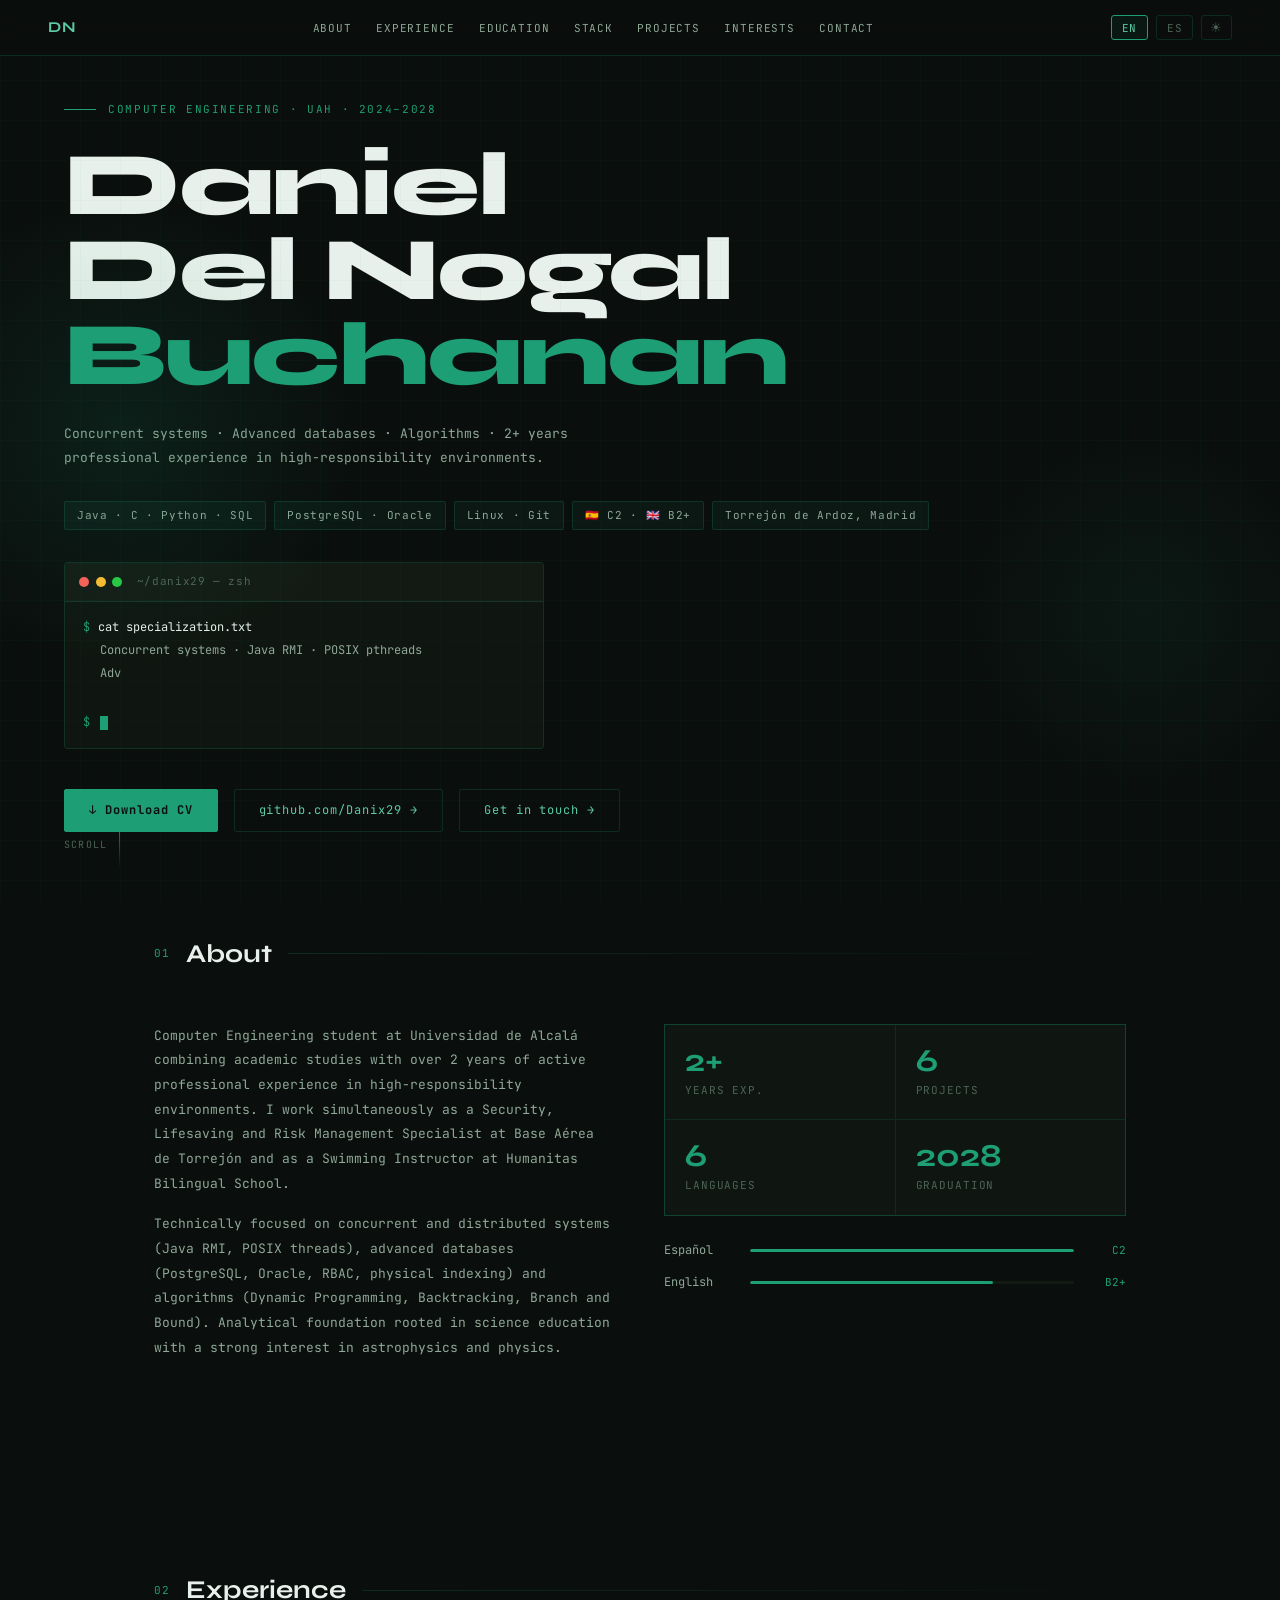
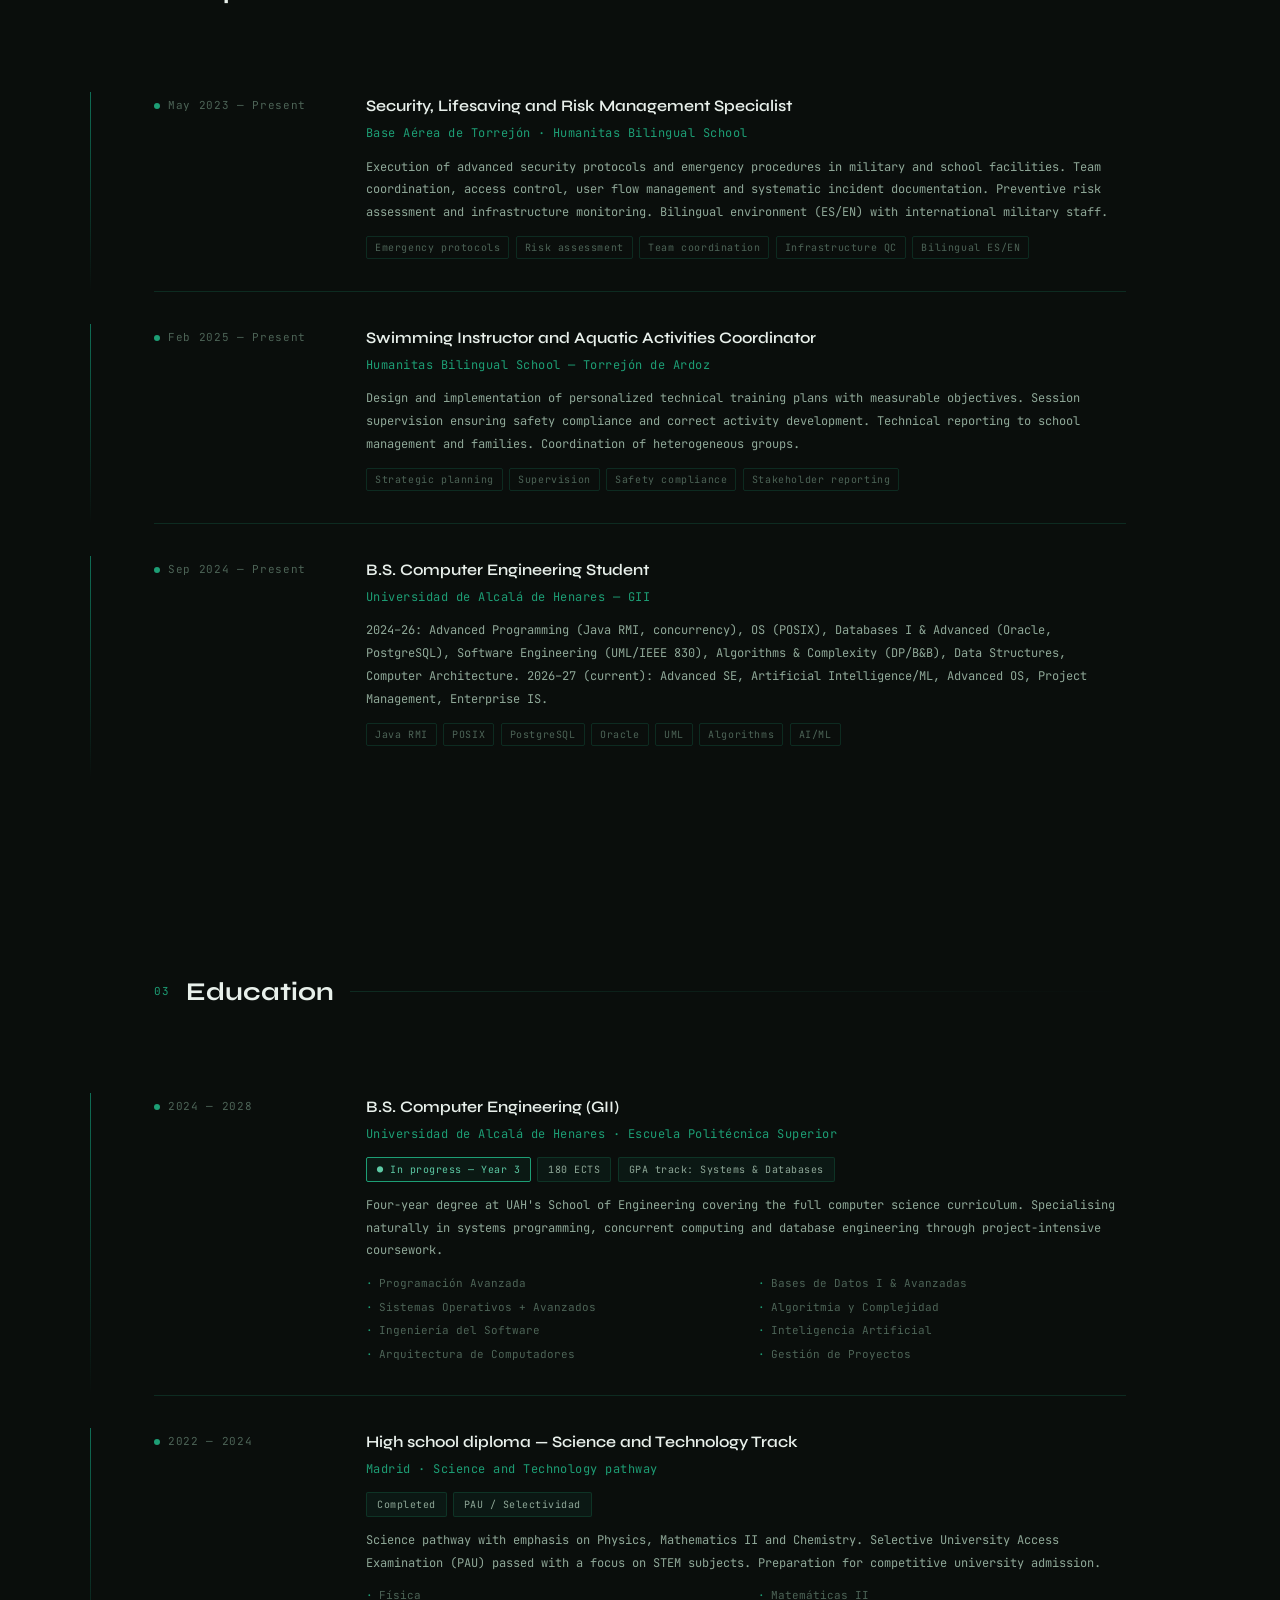
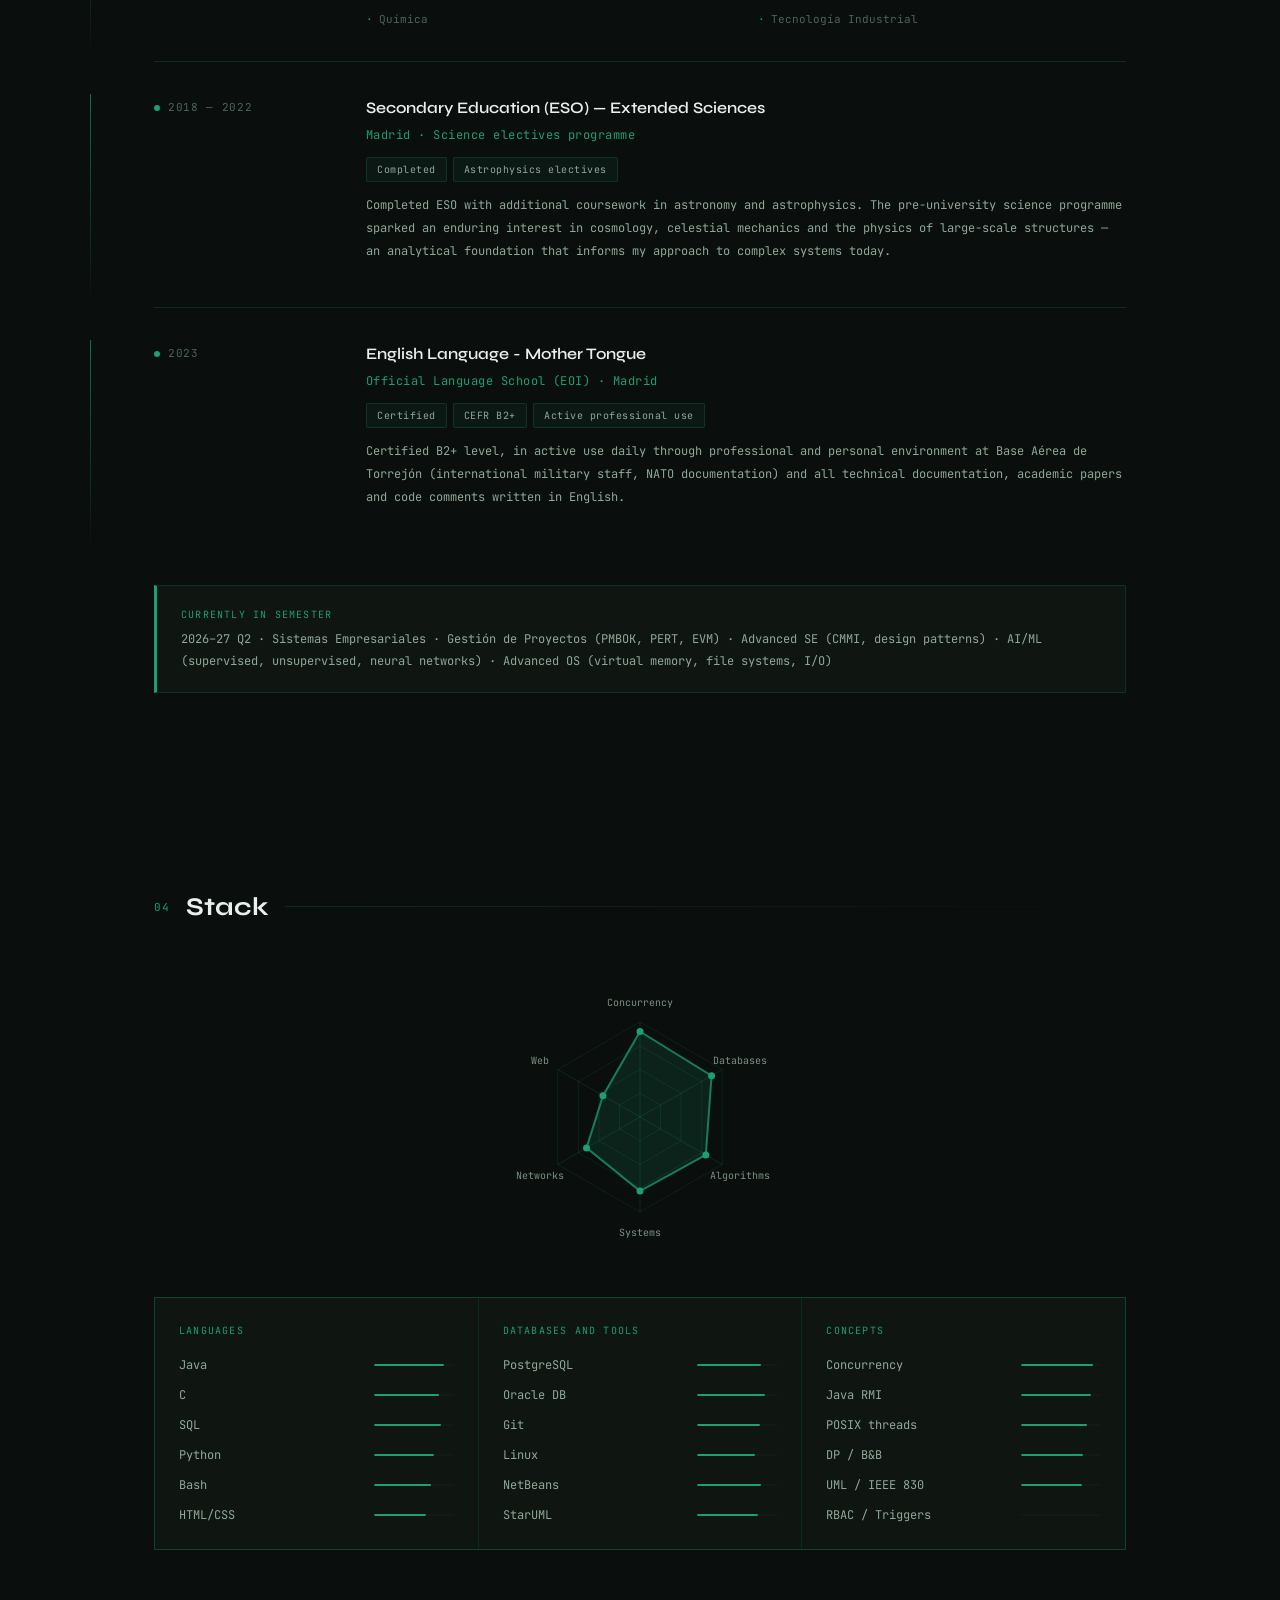
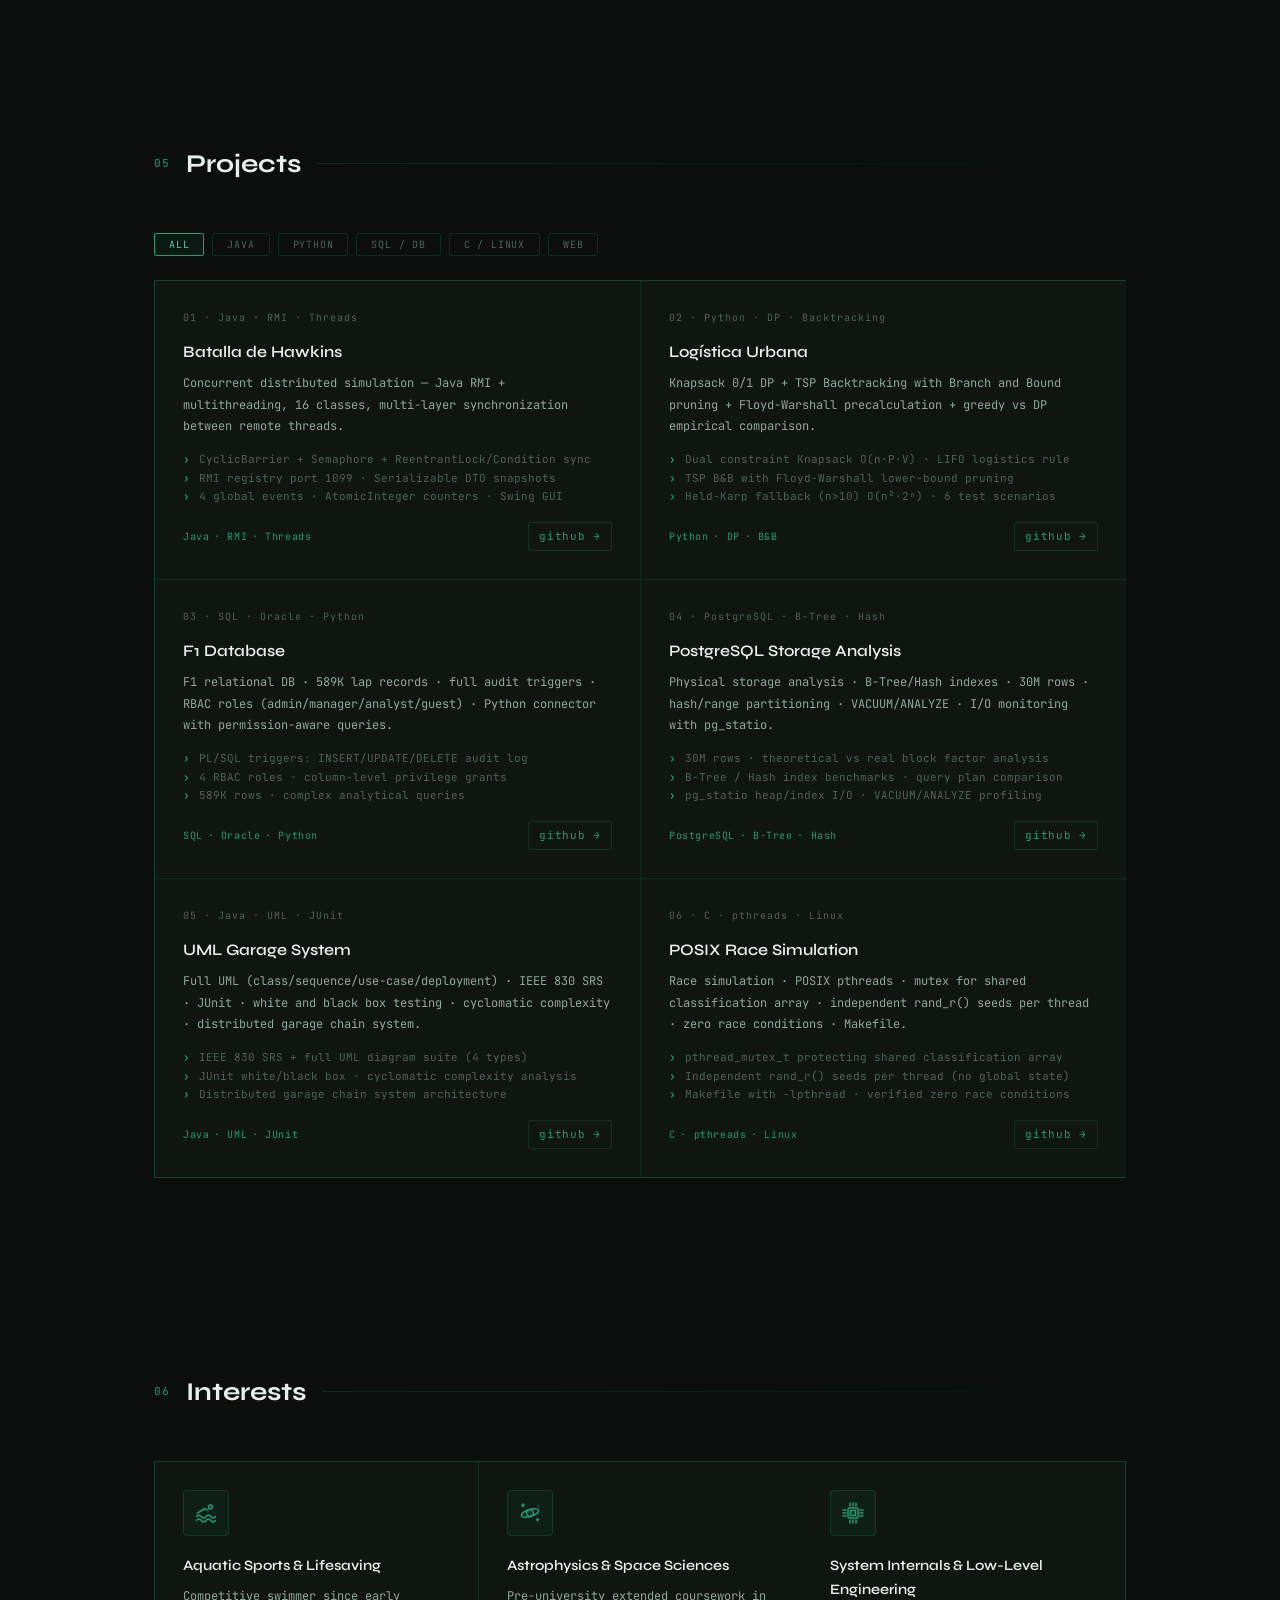
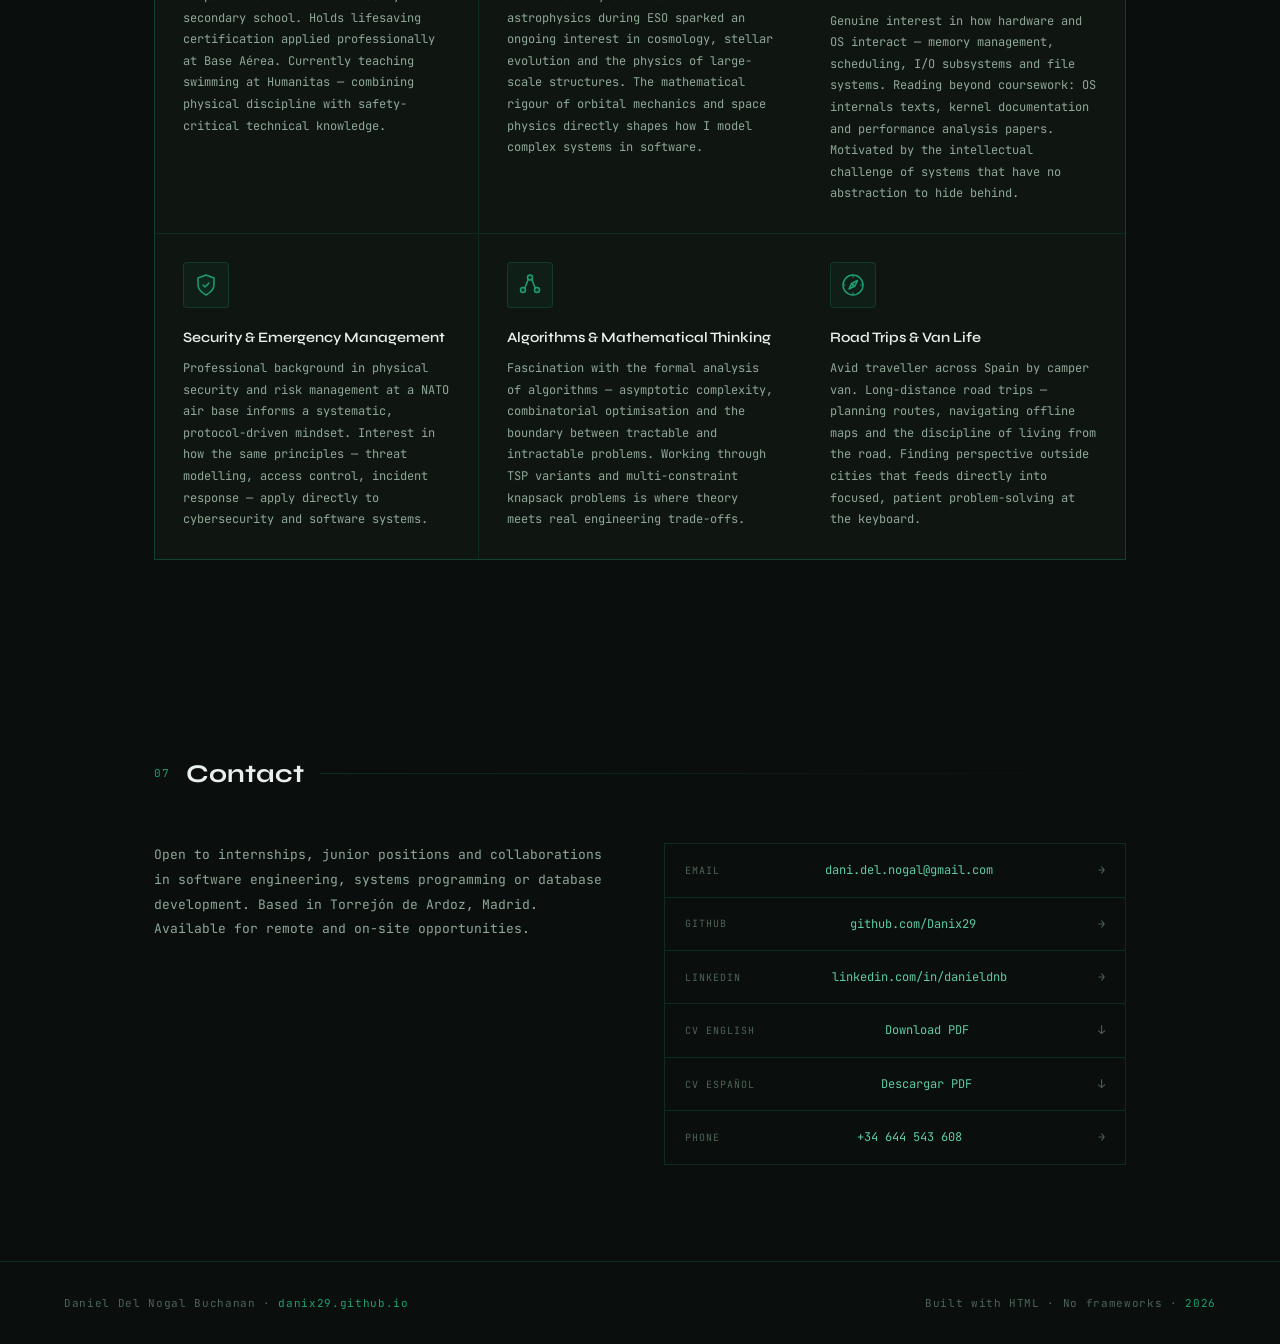
==== index.html @ 04f26820 "Improve: interest icon chips with hover glow, redrawn swimmer SVG, polished orbit/CPU/shield/tree/co" ====
<!DOCTYPE html>
<html lang="en" data-theme="dark">
<head>
<meta charset="UTF-8"/>
<meta name="viewport" content="width=device-width, initial-scale=1.0"/>
<meta name="description" content="Daniel Del Nogal Buchanan — B.S. Computer Engineering @ UAH. Concurrent systems, databases, algorithms."/>
<title>Daniel Del Nogal Buchanan</title>
<link rel="preconnect" href="https://fonts.googleapis.com"/>
<link href="https://fonts.googleapis.com/css2?family=JetBrains+Mono:wght@300;400;500;700&family=Syne:wght@400;600;700;800&display=swap" rel="stylesheet"/>
<link rel="icon" href="favicon.svg" type="image/svg+xml"/>
<!-- GoatCounter analytics — privacy-friendly, no cookies -->
<script data-goatcounter="https://danieldelnogal.goatcounter.com/count" async src="//gc.zgo.at/count.js"></script>
<!-- Microsoft Clarity — heatmaps + session recordings -->
<script type="text/javascript">(function(c,l,a,r,i,t,y){c[a]=c[a]||function(){(c[a].q=c[a].q||[]).push(arguments)};t=l.createElement(r);t.async=1;t.src="https://www.clarity.ms/tag/"+i;y=l.getElementsByTagName(r)[0];y.parentNode.insertBefore(t,y)})(window,document,"clarity","script","x1daajnt6w");</script>
<meta property="og:title" content="Daniel Del Nogal Buchanan — Computer Engineering @ UAH"/>
<meta property="og:description" content="Concurrent systems · Advanced databases · Algorithms · 2+ years professional experience in high-responsibility environments."/>
<meta property="og:type" content="website"/>
<meta property="og:url" content="https://danix29.github.io"/>
<meta property="og:image" content="https://capsule-render.vercel.app/api?type=waving&color=1D9E75&height=400&section=header&text=Daniel%20Del%20Nogal%20Buchanan&fontSize=36&fontColor=FFFFFF&fontAlignY=45&desc=B.S.%20Computer%20Engineering%20%40%20UAH&descAlignY=65&descColor=9FE1CB"/>
<meta name="twitter:card" content="summary_large_image"/>
<meta name="twitter:title" content="Daniel Del Nogal Buchanan — Computer Engineering @ UAH"/>
<meta name="twitter:description" content="Concurrent systems · Advanced databases · Algorithms"/>
<meta name="twitter:image" content="https://capsule-render.vercel.app/api?type=waving&color=1D9E75&height=400&section=header&text=Daniel%20Del%20Nogal%20Buchanan&fontSize=36&fontColor=FFFFFF&fontAlignY=45&desc=B.S.%20Computer%20Engineering%20%40%20UAH&descAlignY=65&descColor=9FE1CB"/>
<style>
:root {
  --bg: #0a0e0c;
  --bg2: #0f1510;
  --bg3: #131a14;
  --teal: #1d9e75;
  --teal-light: #5dcaa5;
  --teal-dim: #0f6e56;
  --teal-faint: rgba(29,158,117,0.08);
  --teal-border: rgba(29,158,117,0.2);
  --text: #e8f0eb;
  --text2: #8fa898;
  --text3: #4d6457;
  --mono: 'JetBrains Mono', monospace;
  --sans: 'Syne', sans-serif;
}
*, *::before, *::after { box-sizing: border-box; margin: 0; padding: 0; }
html { scroll-behavior: smooth; }
body { background: var(--bg); color: var(--text); font-family: var(--mono); font-size: 14px; line-height: 1.7; overflow-x: hidden; }

/* LANG TOGGLE */
body.lang-en .es { display: none !important; }
body.lang-es .en { display: none !important; }

/* SCROLLBAR */
::-webkit-scrollbar { width: 4px; }
::-webkit-scrollbar-track { background: var(--bg); }
::-webkit-scrollbar-thumb { background: var(--teal-dim); border-radius: 2px; }

/* SCROLL PROGRESS */
#progress { position: fixed; top: 0; left: 0; height: 2px; width: 0%; background: var(--teal); z-index: 300; transition: width 0.1s linear; }

/* NAV */
nav {
  position: fixed; top: 0; left: 0; right: 0; z-index: 100;
  display: flex; align-items: center; justify-content: space-between;
  padding: 0 3rem; height: 56px;
  background: rgba(10,14,12,0.90); backdrop-filter: blur(12px);
  border-bottom: 1px solid var(--teal-border);
}
.nav-logo { font-family: var(--sans); font-weight: 700; font-size: 15px; color: var(--teal-light); letter-spacing: 0.04em; text-decoration: none; }
.nav-links { display: flex; gap: 1.5rem; list-style: none; }
.nav-links a { color: var(--text2); text-decoration: none; font-size: 11px; letter-spacing: 0.08em; text-transform: uppercase; transition: color 0.2s; }
.nav-links a:hover { color: var(--teal-light); }
.nav-lang { display: flex; gap: 0.5rem; }
.lang-btn { font-family: var(--mono); font-size: 11px; padding: 3px 10px; border: 1px solid var(--teal-border); background: transparent; color: var(--text3); cursor: pointer; border-radius: 3px; transition: all 0.2s; letter-spacing: 0.06em; }
.lang-btn.active, .lang-btn:hover { border-color: var(--teal); color: var(--teal-light); background: var(--teal-faint); }

/* HERO */
#hero {
  min-height: 100vh; display: flex; flex-direction: column; justify-content: center;
  padding: 6rem 4rem 4rem;
  position: relative; overflow: hidden;
}
.hero-grid { position: absolute; inset: 0; opacity: 0.03; pointer-events: none;
  background-image: linear-gradient(var(--teal) 1px, transparent 1px), linear-gradient(90deg, var(--teal) 1px, transparent 1px);
  background-size: 40px 40px; }
.hero-glow { position: absolute; top: 20%; left: -10%; width: 500px; height: 500px;
  background: radial-gradient(circle, rgba(29,158,117,0.12) 0%, transparent 70%); pointer-events: none; }
.hero-glow2 { position: absolute; bottom: 10%; right: -5%; width: 400px; height: 400px;
  background: radial-gradient(circle, rgba(29,158,117,0.07) 0%, transparent 70%); pointer-events: none; }
.hero-tag { font-size: 11px; color: var(--teal); letter-spacing: 0.15em; text-transform: uppercase; margin-bottom: 1.5rem;
  display: flex; align-items: center; gap: 0.75rem; }
.hero-tag::before { content: ''; display: inline-block; width: 32px; height: 1px; background: var(--teal); }
.hero-name { font-family: var(--sans); font-size: clamp(3rem, 7vw, 6rem); font-weight: 800; line-height: 0.95;
  color: var(--text); letter-spacing: -0.02em; margin-bottom: 1.5rem; }
.hero-name span { color: var(--teal); }
.hero-sub { font-size: 13px; color: var(--text2); max-width: 560px; margin-bottom: 2rem; line-height: 1.8; }
.hero-sub .es { font-style: italic; color: var(--text3); font-size: 12px; }
.hero-badges { display: flex; flex-wrap: wrap; gap: 0.5rem; margin-bottom: 2rem; }
.badge { font-size: 11px; padding: 4px 12px; border: 1px solid var(--teal-border); color: var(--text2); border-radius: 2px; background: var(--teal-faint); letter-spacing: 0.06em; }

/* TERMINAL HERO */
.hero-terminal { max-width: 480px; margin-bottom: 2.5rem; border: 1px solid var(--teal-border); border-radius: 4px; background: var(--bg2); overflow: hidden; }
.t-bar { display: flex; align-items: center; gap: 0.4rem; padding: 0.6rem 0.9rem; background: var(--bg3); border-bottom: 1px solid var(--teal-border); }
.t-dot { width: 10px; height: 10px; border-radius: 50%; }
.t-dot.red { background: #ff5f57; }
.t-dot.yellow { background: #ffbd2e; }
.t-dot.green { background: #28ca41; }
.t-title { margin-left: 0.5rem; font-size: 11px; color: var(--text3); letter-spacing: 0.06em; }
.t-body { padding: 0.9rem 1.1rem; font-size: 12px; line-height: 1.9; }
.t-line { display: flex; align-items: center; gap: 0.5rem; }
.t-prompt { color: var(--teal); user-select: none; }
.t-cmd { color: var(--text); }
.t-out { color: var(--text2); padding-left: 1.1rem; }
.t-cursor { display: inline-block; width: 8px; height: 14px; background: var(--teal); vertical-align: middle; margin-left: 2px; animation: blink 1.1s step-end infinite; }
@keyframes blink { 0%,100%{opacity:1} 50%{opacity:0} }

.hero-cta { display: flex; gap: 1rem; flex-wrap: wrap; position: relative; z-index: 1; }
.btn { font-family: var(--mono); font-size: 12px; padding: 10px 24px; text-decoration: none; letter-spacing: 0.08em; border-radius: 2px; transition: all 0.2s; display: inline-flex; align-items: center; gap: 0.5rem; }
.btn-primary { background: var(--teal); color: #0a0e0c; border: 1px solid var(--teal); font-weight: 700; }
.btn-primary:hover { background: var(--teal-light); border-color: var(--teal-light); }
.btn-outline { background: transparent; color: var(--teal-light); border: 1px solid var(--teal-border); }
.btn-outline:hover { border-color: var(--teal); background: var(--teal-faint); }
.hero-scroll { position: absolute; bottom: 2rem; left: 4rem; font-size: 10px; color: var(--text3); letter-spacing: 0.12em; text-transform: uppercase; display: flex; align-items: center; gap: 0.75rem; pointer-events: none; }
.hero-scroll::after { content: ''; display: block; width: 1px; height: 48px; background: linear-gradient(to bottom, var(--teal), transparent); }

/* SECTIONS */
section { padding: 6rem 4rem; max-width: 1100px; margin: 0 auto; }
.sec-header { display: flex; align-items: center; gap: 1rem; margin-bottom: 3rem; }
.sec-num { font-size: 11px; color: var(--teal); letter-spacing: 0.1em; }
.sec-title { font-family: var(--sans); font-size: 1.6rem; font-weight: 700; color: var(--text); }
.sec-line { flex: 1; height: 1px; background: linear-gradient(to right, var(--teal-border), transparent); }

/* ABOUT */
.about-grid { display: grid; grid-template-columns: 1fr 1fr; gap: 3rem; align-items: start; }
.about-text p { color: var(--text2); margin-bottom: 1rem; font-size: 13px; line-height: 1.9; }
.about-text p.es { font-style: italic; }
.about-stats { display: grid; grid-template-columns: 1fr 1fr; gap: 1px; background: var(--teal-border); border: 1px solid var(--teal-border); }
.stat-box { background: var(--bg2); padding: 1.25rem; }
.stat-n { font-family: var(--sans); font-size: 2rem; font-weight: 700; color: var(--teal); line-height: 1; margin-bottom: 0.25rem; }
.stat-l { font-size: 11px; color: var(--text3); letter-spacing: 0.08em; text-transform: uppercase; }
.about-langs { margin-top: 1.5rem; }
.lang-row { display: flex; align-items: center; gap: 1rem; margin-bottom: 0.75rem; }
.lang-name { font-size: 12px; color: var(--text2); width: 70px; }
.lang-bar { flex: 1; height: 3px; background: var(--bg3); border-radius: 2px; overflow: hidden; }
.lang-fill { height: 100%; background: var(--teal); border-radius: 2px; }
.lang-lv { font-size: 11px; color: var(--teal); width: 36px; text-align: right; }

/* EXPERIENCE */
.exp-list { display: flex; flex-direction: column; gap: 0; }
.exp-item { display: grid; grid-template-columns: 180px 1fr; gap: 2rem; padding: 2rem 0; border-bottom: 1px solid var(--teal-border); position: relative; }
.exp-item:last-child { border-bottom: none; }
.exp-item::before { content: ''; position: absolute; left: -4rem; top: 2rem; width: 1px; height: calc(100% - 2rem); background: linear-gradient(to bottom, var(--teal-dim), transparent); }
.exp-date { font-size: 11px; color: var(--text3); letter-spacing: 0.06em; padding-top: 4px; }
.exp-date .dot { display: inline-block; width: 6px; height: 6px; border-radius: 50%; background: var(--teal); margin-right: 0.5rem; vertical-align: middle; }
.exp-role { font-family: var(--sans); font-size: 1rem; font-weight: 600; color: var(--text); margin-bottom: 0.25rem; }
.exp-org { font-size: 12px; color: var(--teal); margin-bottom: 0.75rem; letter-spacing: 0.04em; }
.exp-desc { font-size: 12px; color: var(--text2); line-height: 1.9; margin-bottom: 0.75rem; }
.exp-desc .es { font-style: italic; }
.exp-tags { display: flex; flex-wrap: wrap; gap: 0.4rem; }
.tag { font-size: 10px; padding: 2px 8px; border: 1px solid var(--teal-border); color: var(--text3); border-radius: 2px; letter-spacing: 0.06em; }

/* EDUCATION */
.edu-list { display: flex; flex-direction: column; gap: 0; }
.edu-item { display: grid; grid-template-columns: 180px 1fr; gap: 2rem; padding: 2rem 0; border-bottom: 1px solid var(--teal-border); position: relative; }
.edu-item:last-child { border-bottom: none; }
.edu-item::before { content: ''; position: absolute; left: -4rem; top: 2rem; width: 1px; height: calc(100% - 2rem); background: linear-gradient(to bottom, var(--teal-dim), transparent); }
.edu-date { font-size: 11px; color: var(--text3); letter-spacing: 0.06em; padding-top: 4px; }
.edu-date .dot { display: inline-block; width: 6px; height: 6px; border-radius: 50%; background: var(--teal); margin-right: 0.5rem; vertical-align: middle; }
.edu-content {}
.edu-degree { font-family: var(--sans); font-size: 1rem; font-weight: 600; color: var(--text); margin-bottom: 0.25rem; }
.edu-institution { font-size: 12px; color: var(--teal); margin-bottom: 0.75rem; letter-spacing: 0.04em; }
.edu-desc { font-size: 12px; color: var(--text2); line-height: 1.9; margin-bottom: 0.75rem; }
.edu-desc .es { font-style: italic; }
.edu-chips { display: flex; flex-wrap: wrap; gap: 0.4rem; margin-bottom: 0.75rem; }
.edu-chip { font-size: 10px; padding: 3px 10px; border: 1px solid var(--teal-border); color: var(--text2); border-radius: 2px; background: var(--teal-faint); letter-spacing: 0.05em; }
.edu-chip.current { border-color: var(--teal); color: var(--teal-light); }
.edu-subjects { display: grid; grid-template-columns: 1fr 1fr; gap: 0.3rem 1.5rem; margin-top: 0.5rem; }
.edu-subject { font-size: 11px; color: var(--text3); display: flex; align-items: center; gap: 0.4rem; }
.edu-subject::before { content: '·'; color: var(--teal); }

/* STACK */
.stack-grid { display: grid; grid-template-columns: repeat(3, 1fr); gap: 1px; background: var(--teal-border); border: 1px solid var(--teal-border); }
.stack-cat { background: var(--bg2); padding: 1.5rem; }
.stack-cat-title { font-size: 10px; color: var(--teal); letter-spacing: 0.12em; text-transform: uppercase; margin-bottom: 1rem; }
.stack-items { display: flex; flex-direction: column; gap: 0.6rem; }
.stack-row { display: flex; align-items: center; justify-content: space-between; }
.stack-name { font-size: 12px; color: var(--text2); }
.stack-bar { width: 80px; height: 2px; background: var(--bg3); border-radius: 1px; overflow: hidden; }
.stack-fill { height: 100%; background: var(--teal); border-radius: 1px; transition: width 1s ease; }

/* PROJECTS */
.proj-grid { display: grid; grid-template-columns: 1fr 1fr; gap: 1px; background: var(--teal-border); border: 1px solid var(--teal-border); }
.proj-card { background: var(--bg2); padding: 1.75rem; transition: background 0.2s; position: relative; overflow: hidden; display: flex; flex-direction: column; }
.proj-card:hover { background: var(--bg3); }
.proj-card::before { content: ''; position: absolute; top: 0; left: 0; right: 0; height: 2px; background: var(--teal); transform: scaleX(0); transform-origin: left; transition: transform 0.3s; }
.proj-card:hover::before { transform: scaleX(1); }
.proj-num { font-size: 10px; color: var(--text3); letter-spacing: 0.1em; margin-bottom: 0.75rem; }
.proj-name { font-family: var(--sans); font-size: 1rem; font-weight: 600; color: var(--text); margin-bottom: 0.5rem; }
.proj-desc { font-size: 12px; color: var(--text2); line-height: 1.8; margin-bottom: 0.75rem; }
.proj-desc .es { font-style: italic; }
.proj-highlights { list-style: none; margin-bottom: 1rem; flex: 1; }
.proj-highlights li { font-size: 11px; color: var(--text3); line-height: 1.7; padding-left: 1rem; position: relative; }
.proj-highlights li::before { content: '›'; position: absolute; left: 0; color: var(--teal); font-weight: 700; }
.proj-footer { display: flex; align-items: center; justify-content: space-between; margin-top: auto; }
.proj-stack { display: flex; flex-wrap: wrap; gap: 0.3rem; }
.proj-tag { font-size: 10px; color: var(--teal); letter-spacing: 0.06em; }
.proj-link { font-size: 11px; color: var(--teal); text-decoration: none; padding: 4px 10px; border: 1px solid var(--teal-border); border-radius: 2px; transition: all 0.2s; letter-spacing: 0.06em; }
.proj-link:hover { background: var(--teal-faint); color: var(--teal-light); border-color: var(--teal); }

/* INTERESTS */
.interests-grid { display: grid; grid-template-columns: repeat(3, 1fr); gap: 1px; background: var(--teal-border); border: 1px solid var(--teal-border); }
.interest-card { background: var(--bg2); padding: 1.75rem; transition: background 0.2s; position: relative; overflow: hidden; }
.interest-card:hover { background: var(--bg3); }
.interest-card::before { content: ''; position: absolute; top: 0; left: 0; right: 0; height: 2px; background: var(--teal); transform: scaleX(0); transform-origin: left; transition: transform 0.3s; }
.interest-card:hover::before { transform: scaleX(1); }
.interest-icon {
  width: 46px; height: 46px; margin-bottom: 1.1rem;
  display: flex; align-items: center; justify-content: center;
  background: var(--teal-faint); border: 1px solid var(--teal-border); border-radius: 4px;
  transition: border-color 0.3s, background 0.3s, box-shadow 0.3s;
}
.interest-icon svg { width: 24px; height: 24px; color: var(--teal); display: block; transition: transform 0.3s, color 0.3s; }
.interest-card:hover .interest-icon { border-color: var(--teal); box-shadow: 0 0 16px rgba(29,158,117,0.22); }
.interest-card:hover .interest-icon svg { transform: scale(1.12); color: var(--teal-light); }
.interest-name { font-family: var(--sans); font-size: 0.9rem; font-weight: 600; color: var(--text); margin-bottom: 0.5rem; }
.interest-desc { font-size: 12px; color: var(--text2); line-height: 1.8; }
.interest-desc .es { font-style: italic; }

/* CONTACT */
.contact-grid { display: grid; grid-template-columns: 1fr 1fr; gap: 3rem; align-items: start; }
.contact-text p { color: var(--text2); font-size: 13px; line-height: 1.9; margin-bottom: 1rem; }
.contact-text p.es { font-style: italic; }
.contact-links { display: flex; flex-direction: column; gap: 0; border: 1px solid var(--teal-border); }
.contact-link { display: flex; align-items: center; justify-content: space-between; padding: 1rem 1.25rem; border-bottom: 1px solid var(--teal-border); text-decoration: none; transition: background 0.2s; }
.contact-link:last-child { border-bottom: none; }
.contact-link:hover { background: var(--teal-faint); box-shadow: inset 3px 0 0 var(--teal); }
.contact-link-label { font-size: 10px; color: var(--text3); letter-spacing: 0.1em; text-transform: uppercase; }
.contact-link-val { font-size: 12px; color: var(--teal-light); }
.contact-link-arrow { color: var(--text3); font-size: 12px; transition: transform 0.2s; }
.contact-link:hover .contact-link-arrow { transform: translateX(4px); color: var(--teal); }

/* CALLOUT */
.callout { border: 1px solid var(--teal-border); background: var(--bg2); border-left: 3px solid var(--teal); padding: 1.25rem 1.5rem; margin-top: 2rem; border-radius: 0 2px 2px 0; }
.callout-label { font-size: 10px; color: var(--teal); letter-spacing: 0.12em; text-transform: uppercase; margin-bottom: 0.4rem; }
.callout-text { font-size: 12px; color: var(--text2); line-height: 1.8; }
.callout-text .es { font-style: italic; }

/* FOOTER */
footer { border-top: 1px solid var(--teal-border); padding: 2rem 4rem; display: flex; justify-content: space-between; align-items: center; }
.footer-text { font-size: 11px; color: var(--text3); letter-spacing: 0.06em; }
.footer-text span { color: var(--teal); }

/* FADE IN */
.fade-in { opacity: 0; transform: translateY(20px); transition: opacity 0.6s ease, transform 0.6s ease; }
.fade-in.visible { opacity: 1; transform: translateY(0); }

/* HAMBURGER */
.hamburger { display: none; flex-direction: column; gap: 5px; cursor: pointer; background: transparent; border: none; padding: 4px; }
.hamburger span { display: block; width: 22px; height: 2px; background: var(--teal-light); border-radius: 1px; transition: all 0.3s; }
.hamburger.open span:nth-child(1) { transform: translateY(7px) rotate(45deg); }
.hamburger.open span:nth-child(2) { opacity: 0; transform: scaleX(0); }
.hamburger.open span:nth-child(3) { transform: translateY(-7px) rotate(-45deg); }

/* MOBILE NAV */
.mobile-nav { display: none; position: fixed; top: 56px; left: 0; right: 0; background: rgba(10,14,12,0.97); backdrop-filter: blur(12px); border-bottom: 1px solid var(--teal-border); z-index: 99; padding: 1.5rem 2rem; }
.mobile-nav.open { display: block; }
.mobile-nav ul { list-style: none; display: flex; flex-direction: column; gap: 1.1rem; }
.mobile-nav a { color: var(--text2); text-decoration: none; font-size: 13px; letter-spacing: 0.1em; text-transform: uppercase; transition: color 0.2s; display: block; padding: 0.25rem 0; }
.mobile-nav a:hover { color: var(--teal-light); }
.mobile-nav .mobile-lang { display: flex; gap: 0.5rem; padding-top: 0.5rem; border-top: 1px solid var(--teal-border); margin-top: 0.5rem; }

/* SCROLL TO TOP */
#scroll-top { position: fixed; bottom: 2rem; right: 2rem; width: 38px; height: 38px; background: var(--bg2); border: 1px solid var(--teal-border); color: var(--teal); font-size: 16px; cursor: pointer; border-radius: 2px; display: none; align-items: center; justify-content: center; z-index: 50; transition: all 0.2s; font-family: var(--mono); }
#scroll-top:hover { background: var(--teal); color: #0a0e0c; border-color: var(--teal); }
#scroll-top.visible { display: flex; }

/* CURSOR GLOW */
#cursor-glow {
  position: fixed; width: 40px; height: 40px; border-radius: 50%;
  background: radial-gradient(circle, rgba(29,158,117,0.32) 0%, transparent 70%);
  pointer-events: none; z-index: 9999;
  transform: translate(-50%, -50%);
  transition: width 0.2s ease, height 0.2s ease, background 0.2s ease;
  will-change: left, top;
}
#cursor-glow.cursor-big {
  width: 80px; height: 80px;
  background: radial-gradient(circle, rgba(29,158,117,0.16) 0%, transparent 70%);
}

/* 3D CARD TILT */
.proj-card, .interest-card { will-change: transform; }

/* BUTTON RIPPLE */
.btn .ripple {
  position: absolute; width: 4px; height: 4px; border-radius: 50%;
  background: rgba(255,255,255,0.45); transform: scale(0);
  animation: ripple-anim 0.6s linear; pointer-events: none;
}
@keyframes ripple-anim { to { transform: scale(140); opacity: 0; } }

/* NAV LINK UNDERLINE SLIDE */
.nav-links a { position: relative; }
.nav-links a::after {
  content: ''; position: absolute; bottom: -2px; left: 0;
  width: 0; height: 1px; background: var(--teal);
  transition: width 0.25s ease;
}
.nav-links a:hover::after { width: 100%; }

/* HERO PARTICLES CANVAS */
#hero { isolation: isolate; }
#hero-canvas { position: absolute; inset: 0; pointer-events: none; z-index: 0; }

/* ANIMATED BARS */
.stack-fill, .lang-fill { transition: width 1.1s cubic-bezier(0.25, 0.46, 0.45, 0.94) !important; }

/* LIGHT MODE */
html[data-theme="light"] {
  --bg: #f4faf7; --bg2: #eaf5ef; --bg3: #ddf0e6;
  --teal: #0e7a58; --teal-light: #0b6347; --teal-dim: #1d9e75;
  --teal-faint: rgba(14,122,88,0.08); --teal-border: rgba(14,122,88,0.22);
  --text: #0c1f18; --text2: #2a5040; --text3: #4a7a60;
}
html[data-theme="light"] nav { background: rgba(244,250,247,0.93); }
html[data-theme="light"] .mobile-nav { background: rgba(244,250,247,0.97); }
html[data-theme="light"] #hero-canvas { opacity: 0.5; }
html[data-theme="light"] .hero-grid { opacity: 0.06; }
#theme-btn { font-size: 13px; padding: 3px 8px; }

/* CURSOR TRAIL */
.cursor-trail {
  position: fixed; border-radius: 50%; pointer-events: none; z-index: 9998;
  background: var(--teal); transform: translate(-50%,-50%);
  will-change: left, top;
}

/* PROJECT FILTERS */
.proj-filters { display: flex; gap: 0.5rem; flex-wrap: wrap; margin-bottom: 1.5rem; }
.proj-filter-btn {
  font-family: var(--mono); font-size: 10px; padding: 4px 14px;
  border: 1px solid var(--teal-border); background: transparent;
  color: var(--text3); cursor: pointer; border-radius: 2px;
  letter-spacing: 0.08em; text-transform: uppercase; transition: all 0.2s;
}
.proj-filter-btn:hover, .proj-filter-btn.active {
  border-color: var(--teal); color: var(--teal-light); background: var(--teal-faint);
}
.proj-card { transition: background 0.2s, opacity 0.35s, transform 0.35s; }
.proj-card.hidden { opacity: 0; transform: scale(0.95); pointer-events: none; }

/* SHORTCUTS MODAL */
#shortcuts-modal {
  display: none; position: fixed; inset: 0; background: rgba(0,0,0,0.72);
  z-index: 10000; align-items: center; justify-content: center; backdrop-filter: blur(4px);
}
#shortcuts-modal.open { display: flex; }
.shortcuts-box {
  background: var(--bg2); border: 1px solid var(--teal-border); border-radius: 4px;
  padding: 2rem; min-width: 320px;
}
.shortcuts-title { font-family: var(--sans); font-size: 1rem; font-weight: 700; color: var(--teal-light); margin-bottom: 1.25rem; }
.shortcuts-row { display: flex; justify-content: space-between; align-items: center; padding: 0.45rem 0; border-bottom: 1px solid var(--teal-border); font-size: 12px; color: var(--text2); }
.shortcuts-row:last-child { border-bottom: none; }
.shortcut-key { font-family: var(--mono); font-size: 11px; background: var(--bg3); color: var(--teal-light); padding: 2px 8px; border-radius: 2px; border: 1px solid var(--teal-border); letter-spacing: 0.04em; }
.shortcuts-close { margin-top: 1.25rem; font-size: 11px; color: var(--text3); text-align: center; }

/* TECH TAG TOOLTIPS */
.proj-tag[data-tip] { position: relative; cursor: default; }
.proj-tag[data-tip]:hover::after {
  content: attr(data-tip); position: absolute; bottom: 140%; left: 50%;
  transform: translateX(-50%); background: var(--bg3); color: var(--text2);
  font-size: 10px; padding: 4px 10px; border: 1px solid var(--teal-border);
  border-radius: 2px; white-space: nowrap; pointer-events: none; z-index: 200;
}
.proj-tag[data-tip]:hover::before {
  content: ''; position: absolute; bottom: calc(140% - 6px); left: 50%;
  transform: translateX(-50%); border: 5px solid transparent;
  border-top-color: var(--teal-border); pointer-events: none; z-index: 201;
}

/* SKILL RADAR */
#skill-radar { display: block; margin: 0 auto 2.5rem; }

/* PRINT */
@media print {
  nav, #scroll-top, #cursor-glow, .cursor-trail, #progress, .hero-scroll,
  .hero-cta, footer, #shortcuts-modal, .proj-filters, #hero-canvas { display: none !important; }
  * { animation: none !important; transition: none !important; }
  body { background: #fff; color: #111; }
  section { padding: 1rem 2rem; page-break-inside: avoid; max-width: 100%; }
  #hero { min-height: auto; padding: 2rem; }
  .hero-name { font-size: 2rem; color: #111; }
  .proj-card, .interest-card { background: #fff; border: 1px solid #ccc; }
  a[href]:not(.nav-logo):not(.proj-link)::after { content: ' (' attr(href) ')'; font-size: 8pt; color: #555; }
}

/* RESPONSIVE */
@media (max-width: 768px) {
  nav { padding: 0 1.5rem; }
  .nav-links { display: none; }
  .hamburger { display: flex; }
  #hero, section { padding: 5rem 1.5rem 3rem; }
  .about-grid, .contact-grid { grid-template-columns: 1fr; }
  .proj-grid, .interests-grid { grid-template-columns: 1fr; }
  .stack-grid { grid-template-columns: 1fr; }
  .exp-item, .edu-item { grid-template-columns: 1fr; gap: 0.5rem; }
  .exp-item::before, .edu-item::before { display: none; }
  footer { padding: 1.5rem; flex-direction: column; gap: 0.5rem; text-align: center; }
  #scroll-top { bottom: 1.5rem; right: 1.5rem; }
}
</style>
</head>
<body class="lang-en">

<div id="progress"></div>

<nav>
  <a href="#hero" class="nav-logo">DN</a>
  <ul class="nav-links">
    <li><a href="#about"><span class="en">About</span><span class="es">Sobre mí</span></a></li>
    <li><a href="#experience"><span class="en">Experience</span><span class="es">Experiencia</span></a></li>
    <li><a href="#education"><span class="en">Education</span><span class="es">Formación</span></a></li>
    <li><a href="#stack">Stack</a></li>
    <li><a href="#projects"><span class="en">Projects</span><span class="es">Proyectos</span></a></li>
    <li><a href="#interests"><span class="en">Interests</span><span class="es">Intereses</span></a></li>
    <li><a href="#contact"><span class="en">Contact</span><span class="es">Contacto</span></a></li>
  </ul>
  <div class="nav-lang">
    <button class="lang-btn active" data-lang="en" onclick="setLang('en')">EN</button>
    <button class="lang-btn" data-lang="es" onclick="setLang('es')">ES</button>
    <button class="lang-btn" id="theme-btn" onclick="toggleTheme()" title="Toggle light/dark mode">☀</button>
  </div>
  <button class="hamburger" id="hamburger" onclick="toggleMenu()" aria-label="Toggle menu">
    <span></span><span></span><span></span>
  </button>
</nav>

<div class="mobile-nav" id="mobile-nav">
  <ul>
    <li><a href="#about" onclick="closeMenu()"><span class="en">About</span><span class="es">Sobre mí</span></a></li>
    <li><a href="#experience" onclick="closeMenu()"><span class="en">Experience</span><span class="es">Experiencia</span></a></li>
    <li><a href="#education" onclick="closeMenu()"><span class="en">Education</span><span class="es">Formación</span></a></li>
    <li><a href="#stack" onclick="closeMenu()">Stack</a></li>
    <li><a href="#projects" onclick="closeMenu()"><span class="en">Projects</span><span class="es">Proyectos</span></a></li>
    <li><a href="#interests" onclick="closeMenu()"><span class="en">Interests</span><span class="es">Intereses</span></a></li>
    <li><a href="#contact" onclick="closeMenu()"><span class="en">Contact</span><span class="es">Contacto</span></a></li>
    <li class="mobile-lang">
      <button class="lang-btn active" data-lang="en" onclick="setLang('en');closeMenu()">EN</button>
      <button class="lang-btn" data-lang="es" onclick="setLang('es');closeMenu()">ES</button>
    </li>
  </ul>
</div>
<button id="scroll-top" onclick="window.scrollTo({top:0,behavior:'smooth'})" aria-label="Back to top">↑</button>

<!-- HERO -->
<section id="hero" style="max-width:100%;padding-top:6rem">
  <div class="hero-grid"></div>
  <div class="hero-glow"></div>
  <div class="hero-glow2"></div>
  <div class="hero-tag">Computer Engineering · UAH · 2024–2028</div>
  <h1 class="hero-name">Daniel<br>Del Nogal<br><span>Buchanan</span></h1>
  <p class="hero-sub">
    <span class="en">Concurrent systems · Advanced databases · Algorithms · 2+ years professional experience in high-responsibility environments.</span>
    <span class="es">Sistemas concurrentes · Bases de datos avanzadas · Algoritmia · Más de 2 años de experiencia en entornos de alta responsabilidad.</span>
  </p>
  <div class="hero-badges">
    <span class="badge">Java · C · Python · SQL</span>
    <span class="badge">PostgreSQL · Oracle</span>
    <span class="badge">Linux · Git</span>
    <span class="badge">🇪🇸 C2 · 🇬🇧 B2+</span>
    <span class="badge">Torrejón de Ardoz, Madrid</span>
  </div>
  <div class="hero-terminal">
    <div class="t-bar">
      <span class="t-dot red"></span>
      <span class="t-dot yellow"></span>
      <span class="t-dot green"></span>
      <span class="t-title">~/danix29 — zsh</span>
    </div>
    <div class="t-body">
      <div class="t-line"><span class="t-prompt">$</span><span class="t-cmd"> cat specialization.txt</span></div>
      <div class="t-line t-out">Concurrent systems · Java RMI · POSIX pthreads</div>
      <div class="t-line t-out">Advanced databases · PostgreSQL · Oracle · RBAC</div>
      <div class="t-line t-out">Algorithms · DP · Backtracking · Branch &amp; Bound</div>
      <div class="t-line" style="margin-top:0.25rem"><span class="t-prompt">$</span><span class="t-cursor"></span></div>
    </div>
  </div>
  <div class="hero-cta">
    <a href="https://github.com/Danix29/Resume/raw/main/CV_English_Daniel_Del_Nogal_Buchanan.pdf" class="btn btn-primary" download>
      ↓ <span class="en">Download CV</span><span class="es">Descargar CV</span>
    </a>
    <a href="https://github.com/Danix29" class="btn btn-outline" target="_blank">github.com/Danix29 →</a>
    <a href="#contact" class="btn btn-outline">
      <span class="en">Get in touch →</span><span class="es">Contactar →</span>
    </a>
  </div>
  <div class="hero-scroll">scroll</div>
</section>

<!-- ABOUT -->
<section id="about" style="padding-top:2rem">
  <div class="sec-header fade-in">
    <span class="sec-num">01</span>
    <h2 class="sec-title"><span class="en">About</span><span class="es">Sobre mí</span></h2>
    <div class="sec-line"></div>
  </div>
  <div class="about-grid fade-in">
    <div class="about-text">
      <p class="en">Computer Engineering student at Universidad de Alcalá combining academic studies with over 2 years of active professional experience in high-responsibility environments. I work simultaneously as a Security, Lifesaving and Risk Management Specialist at Base Aérea de Torrejón and as a Swimming Instructor at Humanitas Bilingual School.</p>
      <p class="es">Estudiante de Ingeniería Informática en la UAH que combina los estudios con más de 2 años de experiencia profesional activa en entornos de alta responsabilidad. Trabajo simultáneamente como Especialista en Seguridad y Salvamento en la Base Aérea de Torrejón e Instructor de Natación en Humanitas.</p>
      <p class="en">Technically focused on concurrent and distributed systems (Java RMI, POSIX threads), advanced databases (PostgreSQL, Oracle, RBAC, physical indexing) and algorithms (Dynamic Programming, Backtracking, Branch and Bound). Analytical foundation rooted in science education with a strong interest in astrophysics and physics.</p>
      <p class="es">Técnicamente especializado en sistemas concurrentes y distribuidos (Java RMI, POSIX threads), bases de datos avanzadas (PostgreSQL, Oracle, RBAC, indexación física) y algoritmia (Programación Dinámica, Backtracking, Branch and Bound). Base analítica en ciencias con fuerte interés en astrofísica y física.</p>
    </div>
    <div>
      <div class="about-stats">
        <div class="stat-box"><div class="stat-n">2+</div><div class="stat-l">Years exp.</div></div>
        <div class="stat-box"><div class="stat-n">6</div><div class="stat-l">Projects</div></div>
        <div class="stat-box"><div class="stat-n">6</div><div class="stat-l">Languages</div></div>
        <div class="stat-box"><div class="stat-n">2028</div><div class="stat-l">Graduation</div></div>
      </div>
      <div class="about-langs">
        <div class="lang-row">
          <span class="lang-name">Español</span>
          <div class="lang-bar"><div class="lang-fill" style="width:100%"></div></div>
          <span class="lang-lv">C2</span>
        </div>
        <div class="lang-row">
          <span class="lang-name">English</span>
          <div class="lang-bar"><div class="lang-fill" style="width:75%"></div></div>
          <span class="lang-lv">B2+</span>
        </div>
      </div>
    </div>
  </div>
</section>

<!-- EXPERIENCE -->
<section id="experience">
  <div class="sec-header fade-in">
    <span class="sec-num">02</span>
    <h2 class="sec-title"><span class="en">Experience</span><span class="es">Experiencia</span></h2>
    <div class="sec-line"></div>
  </div>
  <div class="exp-list">
    <div class="exp-item fade-in">
      <div class="exp-date"><span class="dot"></span>May 2023 — Present</div>
      <div class="exp-content">
        <div class="exp-role"><span class="en">Security, Lifesaving and Risk Management Specialist</span><span class="es">Especialista en Seguridad, Salvamento y Gestión de Riesgos</span></div>
        <div class="exp-org">Base Aérea de Torrejón · Humanitas Bilingual School</div>
        <div class="exp-desc">
          <span class="en">Execution of advanced security protocols and emergency procedures in military and school facilities. Team coordination, access control, user flow management and systematic incident documentation. Preventive risk assessment and infrastructure monitoring. Bilingual environment (ES/EN) with international military staff.</span>
          <span class="es">Ejecución de protocolos avanzados de seguridad y procedimientos de emergencia en instalaciones militares y escolares. Coordinación de equipos, control de accesos y documentación sistemática de incidencias. Análisis preventivo de riesgos y monitorización de infraestructura. Entorno bilingüe con personal militar internacional.</span>
        </div>
        <div class="exp-tags">
          <span class="tag">Emergency protocols</span>
          <span class="tag">Risk assessment</span>
          <span class="tag">Team coordination</span>
          <span class="tag">Infrastructure QC</span>
          <span class="tag">Bilingual ES/EN</span>
        </div>
      </div>
    </div>
    <div class="exp-item fade-in">
      <div class="exp-date"><span class="dot"></span>Feb 2025 — Present</div>
      <div class="exp-content">
        <div class="exp-role"><span class="en">Swimming Instructor and Aquatic Activities Coordinator</span><span class="es">Instructor de Natación y Coordinador de Actividades Acuáticas</span></div>
        <div class="exp-org">Humanitas Bilingual School — Torrejón de Ardoz</div>
        <div class="exp-desc">
          <span class="en">Design and implementation of personalized technical training plans with measurable objectives. Session supervision ensuring safety compliance and correct activity development. Technical reporting to school management and families. Coordination of heterogeneous groups.</span>
          <span class="es">Diseño e implementación de planes técnicos de natación personalizados con objetivos medibles. Supervisión de sesiones garantizando cumplimiento de protocolos de seguridad. Reporting técnico a dirección y familias. Coordinación de grupos heterogéneos.</span>
        </div>
        <div class="exp-tags">
          <span class="tag">Strategic planning</span>
          <span class="tag">Supervision</span>
          <span class="tag">Safety compliance</span>
          <span class="tag">Stakeholder reporting</span>
        </div>
      </div>
    </div>
    <div class="exp-item fade-in">
      <div class="exp-date"><span class="dot"></span>Sep 2024 — Present</div>
      <div class="exp-content">
        <div class="exp-role"><span class="en">B.S. Computer Engineering Student</span><span class="es">Estudiante de Grado en Ingeniería Informática</span></div>
        <div class="exp-org">Universidad de Alcalá de Henares — GII</div>
        <div class="exp-desc">
          <span class="en">2024–26: Advanced Programming (Java RMI, concurrency), OS (POSIX), Databases I &amp; Advanced (Oracle, PostgreSQL), Software Engineering (UML/IEEE 830), Algorithms &amp; Complexity (DP/B&amp;B), Data Structures, Computer Architecture. 2026–27 (current): Advanced SE, Artificial Intelligence/ML, Advanced OS, Project Management, Enterprise IS.</span>
          <span class="es">2024–26: Programación Avanzada (Java RMI, concurrencia), SO (POSIX), Bases de Datos I y Avanzadas (Oracle, PostgreSQL), Ingeniería del Software (UML/IEEE 830), Algoritmia y Complejidad, Estructuras de Datos, Arquitectura. 2026–27 (actual): ISA, IA/ML, SOA, Gestión de Proyectos, Sistemas Empresariales.</span>
        </div>
        <div class="exp-tags">
          <span class="tag">Java RMI</span>
          <span class="tag">POSIX</span>
          <span class="tag">PostgreSQL</span>
          <span class="tag">Oracle</span>
          <span class="tag">UML</span>
          <span class="tag">Algorithms</span>
          <span class="tag">AI/ML</span>
        </div>
      </div>
    </div>
  </div>
</section>

<!-- EDUCATION -->
<section id="education">
  <div class="sec-header fade-in">
    <span class="sec-num">03</span>
    <h2 class="sec-title"><span class="en">Education</span><span class="es">Formación</span></h2>
    <div class="sec-line"></div>
  </div>
  <div class="edu-list">

    <div class="edu-item fade-in">
      <div class="edu-date"><span class="dot"></span>2024 — 2028</div>
      <div class="edu-content">
        <div class="edu-degree"><span class="en">B.S. Computer Engineering (GII)</span><span class="es">Grado en Ingeniería Informática (GII)</span></div>
        <div class="edu-institution">Universidad de Alcalá de Henares · Escuela Politécnica Superior</div>
        <div class="edu-chips">
          <span class="edu-chip current">● <span class="en">In progress — Year 3</span><span class="es">En curso — 3er año</span></span>
          <span class="edu-chip">180 ECTS</span>
          <span class="edu-chip">GPA track: Systems &amp; Databases</span>
        </div>
        <div class="edu-desc">
          <span class="en">Four-year degree at UAH's School of Engineering covering the full computer science curriculum. Specialising naturally in systems programming, concurrent computing and database engineering through project-intensive coursework.</span>
          <span class="es">Grado de cuatro años en la Escuela Politécnica Superior de la UAH. Especialización natural en programación de sistemas, computación concurrente e ingeniería de bases de datos a través de prácticas intensivas.</span>
        </div>
        <div class="edu-subjects">
          <span class="edu-subject">Programación Avanzada</span>
          <span class="edu-subject">Bases de Datos I &amp; Avanzadas</span>
          <span class="edu-subject">Sistemas Operativos + Avanzados</span>
          <span class="edu-subject">Algoritmia y Complejidad</span>
          <span class="edu-subject">Ingeniería del Software</span>
          <span class="edu-subject">Inteligencia Artificial</span>
          <span class="edu-subject">Arquitectura de Computadores</span>
          <span class="edu-subject">Gestión de Proyectos</span>
        </div>
      </div>
    </div>

    <div class="edu-item fade-in">
      <div class="edu-date"><span class="dot"></span>2022 — 2024</div>
      <div class="edu-content">
        <div class="edu-degree"><span class="en">High school diploma — Science and Technology Track</span><span class="es">Bachillerato — Modalidad Ciencias Tecnológicas</span></div>
        <div class="edu-institution">Madrid · <span class="en">Science and Technology pathway</span><span class="es">Itinerario Ciencias y Tecnología</span></div>
        <div class="edu-chips">
          <span class="edu-chip"><span class="en">Completed</span><span class="es">Completado</span></span>
          <span class="edu-chip">PAU / Selectividad</span>
        </div>
        <div class="edu-desc">
          <span class="en">Science pathway with emphasis on Physics, Mathematics II and Chemistry. Selective University Access Examination (PAU) passed with a focus on STEM subjects. Preparation for competitive university admission.</span>
          <span class="es">Modalidad Ciencias con énfasis en Física, Matemáticas II y Química. Superación de la PAU (Selectividad) con enfoque STEM. Preparación para acceso a estudios universitarios de ingeniería.</span>
        </div>
        <div class="edu-subjects">
          <span class="edu-subject">Física</span>
          <span class="edu-subject">Matemáticas II</span>
          <span class="edu-subject">Química</span>
          <span class="edu-subject">Tecnología Industrial</span>
        </div>
      </div>
    </div>

    <div class="edu-item fade-in">
      <div class="edu-date"><span class="dot"></span>2018 — 2022</div>
      <div class="edu-content">
        <div class="edu-degree"><span class="en">Secondary Education (ESO) — Extended Sciences</span><span class="es">Educación Secundaria Obligatoria — Ampliación Científica</span></div>
        <div class="edu-institution">Madrid · <span class="en">Science electives programme</span><span class="es">Programa de ampliación de Ciencias</span></div>
        <div class="edu-chips">
          <span class="edu-chip"><span class="en">Completed</span><span class="es">Completado</span></span>
          <span class="edu-chip">Astrophysics electives</span>
        </div>
        <div class="edu-desc">
          <span class="en">Completed ESO with additional coursework in astronomy and astrophysics. The pre-university science programme sparked an enduring interest in cosmology, celestial mechanics and the physics of large-scale structures — an analytical foundation that informs my approach to complex systems today.</span>
          <span class="es">ESO con ampliación en astronomía y astrofísica. El programa preuniversitario de ciencias despertó un interés duradero en cosmología, mecánica celeste y física de grandes estructuras — base analítica que influye en mi enfoque de sistemas complejos hoy.</span>
        </div>
      </div>
    </div>

    <div class="edu-item fade-in">
      <div class="edu-date"><span class="dot"></span>2023</div>
      <div class="edu-content">
        <div class="edu-degree"><span class="en">English Language - Mother Tongue</span><span class="es">Inglés — Lengua Materna</span></div>
        <div class="edu-institution"><span class="en">Official Language School (EOI) · Madrid</span><span class="es">Escuela Oficial de Idiomas (EOI) · Madrid</span></div>
        <div class="edu-chips">
          <span class="edu-chip"><span class="en">Certified</span><span class="es">Certificado</span></span>
          <span class="edu-chip">CEFR B2+</span>
          <span class="edu-chip"><span class="en">Active professional use</span><span class="es">Uso profesional activo</span></span>
        </div>
        <div class="edu-desc">
          <span class="en">Certified B2+ level, in active use daily through professional and personal environment at Base Aérea de Torrejón (international military staff, NATO documentation) and all technical documentation, academic papers and code comments written in English.</span>
          <span class="es">Nivel B2+ certificado, en uso activo diario en la Base Aérea de Torrejón (personal militar internacional, documentación OTAN) y toda la documentación técnica, papers académicos y comentarios de código escritos en inglés.</span>
        </div>
      </div>
    </div>

  </div>

  <div class="callout fade-in">
    <div class="callout-label"><span class="en">Currently in semester</span><span class="es">Actualmente en cuatrimestre</span></div>
    <div class="callout-text">
      <span class="en">2026–27 Q2 · Sistemas Empresariales · Gestión de Proyectos (PMBOK, PERT, EVM) · Advanced SE (CMMI, design patterns) · AI/ML (supervised, unsupervised, neural networks) · Advanced OS (virtual memory, file systems, I/O)</span>
      <span class="es">2026–27 Q2 · Sistemas Empresariales · Gestión de Proyectos (PMBOK, PERT, EVM) · ISA (CMMI, patrones de diseño) · IA/ML (supervisado, no supervisado, redes neuronales) · SOA (memoria virtual, sistemas de ficheros, E/S)</span>
    </div>
  </div>
</section>

<!-- STACK -->
<section id="stack">
  <div class="sec-header fade-in">
    <span class="sec-num">04</span>
    <h2 class="sec-title">Stack</h2>
    <div class="sec-line"></div>
  </div>
  <canvas id="skill-radar" width="280" height="280" aria-label="Skill radar chart"></canvas>
  <div class="stack-grid fade-in">
    <div class="stack-cat">
      <div class="stack-cat-title">Languages</div>
      <div class="stack-items">
        <div class="stack-row"><span class="stack-name">Java</span><div class="stack-bar"><div class="stack-fill" style="width:88%"></div></div></div>
        <div class="stack-row"><span class="stack-name">C</span><div class="stack-bar"><div class="stack-fill" style="width:82%"></div></div></div>
        <div class="stack-row"><span class="stack-name">SQL</span><div class="stack-bar"><div class="stack-fill" style="width:84%"></div></div></div>
        <div class="stack-row"><span class="stack-name">Python</span><div class="stack-bar"><div class="stack-fill" style="width:75%"></div></div></div>
        <div class="stack-row"><span class="stack-name">Bash</span><div class="stack-bar"><div class="stack-fill" style="width:72%"></div></div></div>
        <div class="stack-row"><span class="stack-name">HTML/CSS</span><div class="stack-bar"><div class="stack-fill" style="width:65%"></div></div></div>
      </div>
    </div>
    <div class="stack-cat">
      <div class="stack-cat-title">Databases and Tools</div>
      <div class="stack-items">
        <div class="stack-row"><span class="stack-name">PostgreSQL</span><div class="stack-bar"><div class="stack-fill" style="width:80%"></div></div></div>
        <div class="stack-row"><span class="stack-name">Oracle DB</span><div class="stack-bar"><div class="stack-fill" style="width:84%"></div></div></div>
        <div class="stack-row"><span class="stack-name">Git</span><div class="stack-bar"><div class="stack-fill" style="width:78%"></div></div></div>
        <div class="stack-row"><span class="stack-name">Linux</span><div class="stack-bar"><div class="stack-fill" style="width:72%"></div></div></div>
        <div class="stack-row"><span class="stack-name">NetBeans</span><div class="stack-bar"><div class="stack-fill" style="width:80%"></div></div></div>
        <div class="stack-row"><span class="stack-name">StarUML</span><div class="stack-bar"><div class="stack-fill" style="width:76%"></div></div></div>
      </div>
    </div>
    <div class="stack-cat">
      <div class="stack-cat-title">Concepts</div>
      <div class="stack-items">
        <div class="stack-row"><span class="stack-name">Concurrency</span><div class="stack-bar"><div class="stack-fill" style="width:90%"></div></div></div>
        <div class="stack-row"><span class="stack-name">Java RMI</span><div class="stack-bar"><div class="stack-fill" style="width:88%"></div></div></div>
        <div class="stack-row"><span class="stack-name">POSIX threads</span><div class="stack-bar"><div class="stack-fill" style="width:82%"></div></div></div>
        <div class="stack-row"><span class="stack-name">DP / B&amp;B</span><div class="stack-bar"><div class="stack-fill" style="width:78%"></div></div></div>
        <div class="stack-row"><span class="stack-name">UML / IEEE 830</span><div class="stack-bar"><div class="stack-fill" style="width:76%"></div></div></div>
        <div class="stack-row"><span class="stack-name">RBAC / Triggers</span><div class="stack-bar"><div class="stack-fill" style="width:84%"></div></div></div>
      </div>
    </div>
  </div>
</section>

<!-- PROJECTS -->
<section id="projects">
  <div class="sec-header fade-in">
    <span class="sec-num">05</span>
    <h2 class="sec-title"><span class="en">Projects</span><span class="es">Proyectos</span></h2>
    <div class="sec-line"></div>
  </div>
  <div class="proj-filters fade-in">
    <button class="proj-filter-btn active" data-filter="all"><span class="en">All</span><span class="es">Todos</span></button>
    <button class="proj-filter-btn" data-filter="java">Java</button>
    <button class="proj-filter-btn" data-filter="python">Python</button>
    <button class="proj-filter-btn" data-filter="sql">SQL / DB</button>
    <button class="proj-filter-btn" data-filter="c">C / Linux</button>
    <button class="proj-filter-btn" data-filter="web">Web</button>
  </div>

  <div class="proj-grid fade-in">

    <div class="proj-card" data-stack="java rmi threads">
      <div class="proj-num">01 · Java · RMI · Threads</div>
      <div class="proj-name">Batalla de Hawkins</div>
      <div class="proj-desc">
        <span class="en">Concurrent distributed simulation — Java RMI + multithreading, 16 classes, multi-layer synchronization between remote threads.</span>
        <span class="es">Simulación concurrente distribuida — Java RMI + multithreading, 16 clases, sincronización multicapa entre threads remotos.</span>
      </div>
      <ul class="proj-highlights">
        <li>CyclicBarrier + Semaphore + ReentrantLock/Condition sync</li>
        <li>RMI registry port 1099 · Serializable DTO snapshots</li>
        <li>4 global events · AtomicInteger counters · Swing GUI</li>
      </ul>
      <div class="proj-footer">
        <div class="proj-stack"><span class="proj-tag" data-tip="CyclicBarrier · Semaphore · ReentrantLock">Java</span><span class="proj-tag" data-tip="Remote Method Invocation, port 1099"> · RMI</span><span class="proj-tag" data-tip="16 threads · Serializable DTOs"> · Threads</span></div>
        <a href="https://github.com/Danix29/programacion-avanzada" target="_blank" class="proj-link">github →</a>
      </div>
    </div>

    <div class="proj-card" data-stack="python dp backtracking">
      <div class="proj-num">02 · Python · DP · Backtracking</div>
      <div class="proj-name">Logística Urbana</div>
      <div class="proj-desc">
        <span class="en">Knapsack 0/1 DP + TSP Backtracking with Branch and Bound pruning + Floyd-Warshall precalculation + greedy vs DP empirical comparison.</span>
        <span class="es">Knapsack 0/1 con DP + TSP Backtracking con Branch and Bound + precálculo Floyd-Warshall + comparativa empírica voraz vs DP.</span>
      </div>
      <ul class="proj-highlights">
        <li>Dual constraint Knapsack O(n·P·V) · LIFO logistics rule</li>
        <li>TSP B&amp;B with Floyd-Warshall lower-bound pruning</li>
        <li>Held-Karp fallback (n&gt;10) O(n²·2ⁿ) · 6 test scenarios</li>
      </ul>
      <div class="proj-footer">
        <div class="proj-stack"><span class="proj-tag" data-tip="Knapsack 0/1 · Floyd-Warshall · Held-Karp">Python</span><span class="proj-tag" data-tip="Dynamic Programming O(n·P·V)"> · DP</span><span class="proj-tag" data-tip="TSP Branch &amp; Bound pruning"> · B&amp;B</span></div>
        <a href="https://github.com/Danix29/algoritmia" target="_blank" class="proj-link">github →</a>
      </div>
    </div>

    <div class="proj-card" data-stack="sql oracle python">
      <div class="proj-num">03 · SQL · Oracle · Python</div>
      <div class="proj-name">F1 Database</div>
      <div class="proj-desc">
        <span class="en">F1 relational DB · 589K lap records · full audit triggers · RBAC roles (admin/manager/analyst/guest) · Python connector with permission-aware queries.</span>
        <span class="es">BD relacional F1 · 589K registros de vueltas · triggers de auditoría · roles RBAC · conector Python con queries por rol.</span>
      </div>
      <ul class="proj-highlights">
        <li>PL/SQL triggers: INSERT/UPDATE/DELETE audit log</li>
        <li>4 RBAC roles · column-level privilege grants</li>
        <li>589K rows · complex analytical queries</li>
      </ul>
      <div class="proj-footer">
        <div class="proj-stack"><span class="proj-tag" data-tip="589K rows · complex analytical queries">SQL</span><span class="proj-tag" data-tip="PL/SQL triggers · 4 RBAC roles"> · Oracle</span><span class="proj-tag" data-tip="Permission-aware connector"> · Python</span></div>
        <a href="https://github.com/Danix29/bases-datos" target="_blank" class="proj-link">github →</a>
      </div>
    </div>

    <div class="proj-card" data-stack="sql postgresql btree hash">
      <div class="proj-num">04 · PostgreSQL · B-Tree · Hash</div>
      <div class="proj-name">PostgreSQL Storage Analysis</div>
      <div class="proj-desc">
        <span class="en">Physical storage analysis · B-Tree/Hash indexes · 30M rows · hash/range partitioning · VACUUM/ANALYZE · I/O monitoring with pg_statio.</span>
        <span class="es">Análisis de almacenamiento físico · índices B-Tree/Hash · 30M registros · particionado · VACUUM · monitorización I/O con pg_statio.</span>
      </div>
      <ul class="proj-highlights">
        <li>30M rows · theoretical vs real block factor analysis</li>
        <li>B-Tree / Hash index benchmarks · query plan comparison</li>
        <li>pg_statio heap/index I/O · VACUUM/ANALYZE profiling</li>
      </ul>
      <div class="proj-footer">
        <div class="proj-stack"><span class="proj-tag" data-tip="30M rows · pg_statio I/O profiling">PostgreSQL</span><span class="proj-tag" data-tip="B-Tree vs Hash index benchmarks"> · B-Tree</span><span class="proj-tag" data-tip="Hash index &amp; range partitioning"> · Hash</span></div>
        <a href="https://github.com/Danix29/bases-datos-avanzadas" target="_blank" class="proj-link">github →</a>
      </div>
    </div>

    <div class="proj-card" data-stack="java uml junit">
      <div class="proj-num">05 · Java · UML · JUnit</div>
      <div class="proj-name">UML Garage System</div>
      <div class="proj-desc">
        <span class="en">Full UML (class/sequence/use-case/deployment) · IEEE 830 SRS · JUnit · white and black box testing · cyclomatic complexity · distributed garage chain system.</span>
        <span class="es">UML completo · SRS IEEE 830 · JUnit · pruebas caja blanca/negra · complejidad ciclomática · sistema de garajes distribuido.</span>
      </div>
      <ul class="proj-highlights">
        <li>IEEE 830 SRS + full UML diagram suite (4 types)</li>
        <li>JUnit white/black box · cyclomatic complexity analysis</li>
        <li>Distributed garage chain system architecture</li>
      </ul>
      <div class="proj-footer">
        <div class="proj-stack"><span class="proj-tag" data-tip="OOP + distributed garage system">Java</span><span class="proj-tag" data-tip="4 diagram types + IEEE 830 SRS"> · UML</span><span class="proj-tag" data-tip="White &amp; black box · cyclomatic complexity"> · JUnit</span></div>
        <a href="https://github.com/Danix29/ingenieria-software" target="_blank" class="proj-link">github →</a>
      </div>
    </div>

    <div class="proj-card" data-stack="c pthreads linux">
      <div class="proj-num">06 · C · pthreads · Linux</div>
      <div class="proj-name">POSIX Race Simulation</div>
      <div class="proj-desc">
        <span class="en">Race simulation · POSIX pthreads · mutex for shared classification array · independent rand_r() seeds per thread · zero race conditions · Makefile.</span>
        <span class="es">Simulación de carrera · POSIX pthreads · mutex para clasificación compartida · semillas rand_r() independientes · sin condiciones de carrera.</span>
      </div>
      <ul class="proj-highlights">
        <li>pthread_mutex_t protecting shared classification array</li>
        <li>Independent rand_r() seeds per thread (no global state)</li>
        <li>Makefile with -lpthread · verified zero race conditions</li>
      </ul>
      <div class="proj-footer">
        <div class="proj-stack"><span class="proj-tag" data-tip="Systems programming · Makefile · GCC">C</span><span class="proj-tag" data-tip="POSIX threads · pthread_mutex_t"> · pthreads</span><span class="proj-tag" data-tip="Zero race conditions · rand_r() per thread"> · Linux</span></div>
        <a href="https://github.com/Danix29/sistemas-operativos" target="_blank" class="proj-link">github →</a>
      </div>
    </div>

  </div>
</section>

<!-- INTERESTS -->
<section id="interests">
  <div class="sec-header fade-in">
    <span class="sec-num">06</span>
    <h2 class="sec-title"><span class="en">Interests</span><span class="es">Intereses</span></h2>
    <div class="sec-line"></div>
  </div>
  <div class="interests-grid fade-in">

    <div class="interest-card">
      <div class="interest-icon"><svg viewBox="0 0 24 24" fill="none" stroke="currentColor" stroke-width="1.5" stroke-linecap="round" stroke-linejoin="round" aria-hidden="true"><path d="M2.5 15.5c1.6-1.9 3.15-1.9 4.75 0s3.15 1.9 4.75 0 3.15-1.9 4.75 0 3.15 1.9 4.75 0"/><path d="M2.5 19.5c1.6-1.9 3.15-1.9 4.75 0s3.15 1.9 4.75 0 3.15-1.9 4.75 0 3.15 1.9 4.75 0"/><circle cx="16.5" cy="6" r="1.9"/><path d="M3.5 12l7.5-4.5 3 2"/></svg></div>
      <div class="interest-name"><span class="en">Aquatic Sports &amp; Lifesaving</span><span class="es">Deportes Acuáticos y Salvamento</span></div>
      <div class="interest-desc">
        <span class="en">Competitive swimmer since early secondary school. Holds lifesaving certification applied professionally at Base Aérea. Currently teaching swimming at Humanitas — combining physical discipline with safety-critical technical knowledge.</span>
        <span class="es">Nadador desde secundaria. Certificación de salvamento aplicada profesionalmente en la Base Aérea. Actualmente enseñando natación en Humanitas — combinando disciplina física con conocimiento técnico de seguridad crítica.</span>
      </div>
    </div>

    <div class="interest-card">
      <div class="interest-icon"><svg viewBox="0 0 24 24" fill="none" stroke="currentColor" stroke-width="1.5" stroke-linecap="round" stroke-linejoin="round" aria-hidden="true"><circle cx="12" cy="12" r="3.4" fill="currentColor" fill-opacity="0.12"/><ellipse cx="12" cy="12" rx="9" ry="3.5" transform="rotate(-18 12 12)"/><path d="M5 3v2.4M3.8 4.2h2.4"/><path d="M19.5 17.8v2M18.5 18.8h2"/><circle cx="20.5" cy="5" r="0.7" fill="currentColor" stroke="none" opacity="0.8"/></svg></div>
      <div class="interest-name"><span class="en">Astrophysics &amp; Space Sciences</span><span class="es">Astrofísica y Ciencias del Espacio</span></div>
      <div class="interest-desc">
        <span class="en">Pre-university extended coursework in astrophysics during ESO sparked an ongoing interest in cosmology, stellar evolution and the physics of large-scale structures. The mathematical rigour of orbital mechanics and space physics directly shapes how I model complex systems in software.</span>
        <span class="es">Los cursos de astrofísica durante la ESO generaron un interés continuo en cosmología, evolución estelar y física de grandes estructuras. El rigor matemático de la mecánica orbital influye directamente en cómo modelo sistemas complejos en software.</span>
      </div>
    </div>

    <div class="interest-card">
      <div class="interest-icon"><svg viewBox="0 0 24 24" fill="none" stroke="currentColor" stroke-width="1.5" stroke-linecap="round" stroke-linejoin="round" aria-hidden="true"><rect x="7" y="7" width="10" height="10" rx="1.5"/><rect x="9.5" y="9.5" width="5" height="5" rx="0.5" fill="currentColor" fill-opacity="0.15"/><path d="M9 2v3M12 2v3M15 2v3M9 19v3M12 19v3M15 19v3M2 9h3M2 12h3M2 15h3M19 9h3M19 12h3M19 15h3"/></svg></div>
      <div class="interest-name"><span class="en">System Internals &amp; Low-Level Engineering</span><span class="es">Internos del Sistema e Ingeniería de Bajo Nivel</span></div>
      <div class="interest-desc">
        <span class="en">Genuine interest in how hardware and OS interact — memory management, scheduling, I/O subsystems and file systems. Reading beyond coursework: OS internals texts, kernel documentation and performance analysis papers. Motivated by the intellectual challenge of systems that have no abstraction to hide behind.</span>
        <span class="es">Interés genuino en cómo hardware y SO interactúan — gestión de memoria, planificación, subsistemas E/S y ficheros. Lectura más allá del currículo: documentación del kernel y papers de análisis de rendimiento. Motivado por el reto intelectual de sistemas sin abstracciones que oculten la complejidad.</span>
      </div>
    </div>

    <div class="interest-card">
      <div class="interest-icon"><svg viewBox="0 0 24 24" fill="none" stroke="currentColor" stroke-width="1.5" stroke-linecap="round" stroke-linejoin="round" aria-hidden="true"><path d="M12 22s8-4 8-10V5l-8-3-8 3v7c0 6 8 10 8 10z" fill="currentColor" fill-opacity="0.08"/><polyline points="9 12 11 14 15 10"/></svg></div>
      <div class="interest-name"><span class="en">Security &amp; Emergency Management</span><span class="es">Seguridad y Gestión de Emergencias</span></div>
      <div class="interest-desc">
        <span class="en">Professional background in physical security and risk management at a NATO air base informs a systematic, protocol-driven mindset. Interest in how the same principles — threat modelling, access control, incident response — apply directly to cybersecurity and software systems.</span>
        <span class="es">La experiencia en seguridad física y gestión de riesgos en una base aérea OTAN informa un pensamiento sistemático orientado a protocolos. Interés en cómo los mismos principios — modelado de amenazas, control de acceso, respuesta a incidentes — se aplican directamente a la ciberseguridad.</span>
      </div>
    </div>

    <div class="interest-card">
      <div class="interest-icon"><svg viewBox="0 0 24 24" fill="none" stroke="currentColor" stroke-width="1.5" stroke-linecap="round" stroke-linejoin="round" aria-hidden="true"><circle cx="12" cy="4.5" r="2.5" fill="currentColor" fill-opacity="0.15"/><circle cx="5" cy="17" r="2.5" fill="currentColor" fill-opacity="0.15"/><circle cx="19" cy="17" r="2.5" fill="currentColor" fill-opacity="0.15"/><line x1="10.2" y1="6.5" x2="6.8" y2="15"/><line x1="13.8" y1="6.5" x2="17.2" y2="15"/></svg></div>
      <div class="interest-name"><span class="en">Algorithms &amp; Mathematical Thinking</span><span class="es">Algoritmia y Pensamiento Matemático</span></div>
      <div class="interest-desc">
        <span class="en">Fascination with the formal analysis of algorithms — asymptotic complexity, combinatorial optimisation and the boundary between tractable and intractable problems. Working through TSP variants and multi-constraint knapsack problems is where theory meets real engineering trade-offs.</span>
        <span class="es">Fascinación por el análisis formal de algoritmos — complejidad asintótica, optimización combinatoria y la frontera entre problemas tratables e intratables. Trabajar con variantes del TSP y mochilas multi-restricción es donde la teoría se encuentra con las decisiones reales de ingeniería.</span>
      </div>
    </div>

    <div class="interest-card">
      <div class="interest-icon"><svg viewBox="0 0 24 24" fill="none" stroke="currentColor" stroke-width="1.5" stroke-linecap="round" stroke-linejoin="round" aria-hidden="true"><circle cx="12" cy="12" r="10"/><path d="M12 2.5v1.7M12 19.8v1.7M2.5 12h1.7M19.8 12h1.7" opacity="0.6"/><polygon points="16.5 7.5 14 13 8 16 10.5 10.5 16.5 7.5" fill="currentColor" fill-opacity="0.25" stroke="currentColor" stroke-width="1.5"/><circle cx="12" cy="12" r="1.2" fill="currentColor" stroke="none"/></svg></div>
      <div class="interest-name"><span class="en">Road Trips &amp; Van Life</span><span class="es">Rutas en Furgoneta</span></div>
      <div class="interest-desc">
        <span class="en">Avid traveller across Spain by camper van. Long-distance road trips — planning routes, navigating offline maps and the discipline of living from the road. Finding perspective outside cities that feeds directly into focused, patient problem-solving at the keyboard.</span>
        <span class="es">Viajero habitual por España en furgoneta camper. Rutas de larga distancia — planificación de itinerarios, navegación offline y la disciplina de vivir desde la carretera. Encontrar perspectiva fuera de las ciudades que alimenta directamente la concentración y resolución de problemas.</span>
      </div>
    </div>

  </div>
</section>

<!-- CONTACT -->
<section id="contact">
  <div class="sec-header fade-in">
    <span class="sec-num">07</span>
    <h2 class="sec-title"><span class="en">Contact</span><span class="es">Contacto</span></h2>
    <div class="sec-line"></div>
  </div>
  <div class="contact-grid fade-in">
    <div class="contact-text">
      <p class="en">Open to internships, junior positions and collaborations in software engineering, systems programming or database development. Based in Torrejón de Ardoz, Madrid. Available for remote and on-site opportunities.</p>
      <p class="es">Abierto a prácticas, posiciones junior y colaboraciones en ingeniería de software, programación de sistemas o desarrollo de bases de datos. Basado en Torrejón de Ardoz, Madrid. Disponible para oportunidades remotas y presenciales.</p>
    </div>
    <div class="contact-links">
      <a href="mailto:dani.del.nogal@gmail.com" class="contact-link">
        <span class="contact-link-label">Email</span>
        <span class="contact-link-val">dani.del.nogal@gmail.com</span>
        <span class="contact-link-arrow">→</span>
      </a>
      <a href="https://github.com/Danix29" target="_blank" class="contact-link">
        <span class="contact-link-label">GitHub</span>
        <span class="contact-link-val">github.com/Danix29</span>
        <span class="contact-link-arrow">→</span>
      </a>
      <a href="https://www.linkedin.com/in/danieldnb/" target="_blank" class="contact-link">
        <span class="contact-link-label">LinkedIn</span>
        <span class="contact-link-val">linkedin.com/in/danieldnb</span>
        <span class="contact-link-arrow">→</span>
      </a>
      <a href="https://github.com/Danix29/Resume/raw/main/CV_English_Daniel_Del_Nogal_Buchanan.pdf" class="contact-link" download>
        <span class="contact-link-label">CV English</span>
        <span class="contact-link-val">Download PDF</span>
        <span class="contact-link-arrow">↓</span>
      </a>
      <a href="https://github.com/Danix29/Resume/raw/main/CV_Espanol_Daniel_Del_Nogal_Buchanan.pdf" class="contact-link" download>
        <span class="contact-link-label">CV Español</span>
        <span class="contact-link-val">Descargar PDF</span>
        <span class="contact-link-arrow">↓</span>
      </a>
      <a href="tel:+34644543608" class="contact-link">
        <span class="contact-link-label">Phone</span>
        <span class="contact-link-val">+34 644 543 608</span>
        <span class="contact-link-arrow">→</span>
      </a>
    </div>
  </div>
</section>

<footer>
  <span class="footer-text">Daniel Del Nogal Buchanan · <span>danix29.github.io</span></span>
  <span class="footer-text en">Built with HTML · No frameworks · <span>2026</span></span>
  <span class="footer-text es">Hecho con HTML · Sin frameworks · <span>2026</span></span>
</footer>

<!-- KEYBOARD SHORTCUTS MODAL -->
<div id="shortcuts-modal">
  <div class="shortcuts-box">
    <div class="shortcuts-title">⌨ Keyboard Shortcuts</div>
    <div class="shortcuts-row"><span>Go to top</span><span class="shortcut-key">g h</span></div>
    <div class="shortcuts-row"><span>About</span><span class="shortcut-key">g a</span></div>
    <div class="shortcuts-row"><span>Experience</span><span class="shortcut-key">g e</span></div>
    <div class="shortcuts-row"><span>Education</span><span class="shortcut-key">g d</span></div>
    <div class="shortcuts-row"><span>Stack</span><span class="shortcut-key">g s</span></div>
    <div class="shortcuts-row"><span>Projects</span><span class="shortcut-key">g p</span></div>
    <div class="shortcuts-row"><span>Interests</span><span class="shortcut-key">g i</span></div>
    <div class="shortcuts-row"><span>Contact</span><span class="shortcut-key">g c</span></div>
    <div class="shortcuts-row"><span>Toggle theme</span><span class="shortcut-key">t</span></div>
    <div class="shortcuts-close">Press <kbd style="font-family:var(--mono);font-size:10px">Esc</kbd> or click outside to close</div>
  </div>
</div>

<script>
// LANG TOGGLE
function setLang(lang) {
  document.body.className = 'lang-' + lang;
  document.querySelectorAll('.lang-btn').forEach(b => {
    b.classList.toggle('active', b.dataset.lang === lang);
  });
}

// MOBILE MENU
function toggleMenu() {
  const h = document.getElementById('hamburger');
  const m = document.getElementById('mobile-nav');
  h.classList.toggle('open');
  m.classList.toggle('open');
}
function closeMenu() {
  document.getElementById('hamburger').classList.remove('open');
  document.getElementById('mobile-nav').classList.remove('open');
}

// SCROLL PROGRESS BAR + SCROLL TO TOP
const prog = document.getElementById('progress');
const scrollTop = document.getElementById('scroll-top');
window.addEventListener('scroll', () => {
  const pct = window.scrollY / (document.documentElement.scrollHeight - window.innerHeight) * 100;
  prog.style.width = pct + '%';
  scrollTop.classList.toggle('visible', window.scrollY > 400);
}, { passive: true });

// FADE IN
const observer = new IntersectionObserver((entries) => {
  entries.forEach((e, i) => {
    if (e.isIntersecting) {
      setTimeout(() => e.target.classList.add('visible'), i * 100);
    }
  });
}, { threshold: 0.1 });
document.querySelectorAll('.fade-in').forEach(el => observer.observe(el));

// CURSOR TRAIL
(function() {
  const N = 10;
  const dots = Array.from({length: N}, () => {
    const d = document.createElement('div');
    d.className = 'cursor-trail';
    document.body.appendChild(d);
    return { el: d, x: -200, y: -200 };
  });
  let mx = -200, my = -200, big = false;
  document.addEventListener('mousemove', e => { mx = e.clientX; my = e.clientY; });
  document.querySelectorAll('a, button, .proj-card, .interest-card').forEach(el => {
    el.addEventListener('mouseenter', () => big = true);
    el.addEventListener('mouseleave', () => big = false);
  });
  (function loop() {
    dots[0].x = mx; dots[0].y = my;
    for (let i = 1; i < N; i++) {
      dots[i].x += (dots[i-1].x - dots[i].x) * 0.35;
      dots[i].y += (dots[i-1].y - dots[i].y) * 0.35;
    }
    dots.forEach((d, i) => {
      const t = 1 - i / N;
      const size = (big ? 14 : 8) * t;
      const alpha = t * (big ? 0.6 : 0.4);
      d.el.style.cssText = `left:${d.x}px;top:${d.y}px;width:${size}px;height:${size}px;opacity:${alpha}`;
    });
    requestAnimationFrame(loop);
  })();
})();

// 3D CARD TILT
document.querySelectorAll('.proj-card, .interest-card').forEach(card => {
  card.addEventListener('mousemove', e => {
    const r = card.getBoundingClientRect();
    const rotX = ((e.clientY - r.top  - r.height / 2) / (r.height / 2)) * -6;
    const rotY = ((e.clientX - r.left - r.width  / 2) / (r.width  / 2)) *  6;
    card.style.transform = `perspective(600px) rotateX(${rotX}deg) rotateY(${rotY}deg) translateY(-4px) scale(1.02)`;
  });
  card.addEventListener('mouseleave', () => { card.style.transform = ''; });
});

// RIPPLE on CTA buttons
document.querySelectorAll('.btn').forEach(btn => {
  btn.addEventListener('click', function(e) {
    const rect = this.getBoundingClientRect();
    const r = document.createElement('span');
    r.className = 'ripple';
    r.style.cssText = `left:${e.clientX - rect.left}px;top:${e.clientY - rect.top}px`;
    this.appendChild(r);
    r.addEventListener('animationend', () => r.remove());
  });
});

// HERO PARTICLE CANVAS
(function() {
  const hero = document.getElementById('hero');
  if (!hero) return;
  const c = document.createElement('canvas');
  c.id = 'hero-canvas';
  hero.insertBefore(c, hero.firstChild);
  const ctx = c.getContext('2d');
  function resize() { c.width = hero.offsetWidth; c.height = hero.offsetHeight; }
  resize();
  new ResizeObserver(resize).observe(hero);
  const N = 55;
  const pts = Array.from({length: N}, () => ({
    x: Math.random(), y: Math.random(),
    r: Math.random() * 1.2 + 0.4,
    vx: (Math.random() - 0.5) * 0.25,
    vy: (Math.random() - 0.5) * 0.25,
    a: Math.random() * 0.4 + 0.15
  }));
  function draw() {
    ctx.clearRect(0, 0, c.width, c.height);
    pts.forEach(p => {
      p.x = ((p.x * c.width + p.vx) / c.width + 1) % 1;
      p.y = ((p.y * c.height + p.vy) / c.height + 1) % 1;
      ctx.beginPath();
      ctx.arc(p.x * c.width, p.y * c.height, p.r, 0, Math.PI * 2);
      ctx.fillStyle = 'rgba(29,158,117,' + p.a + ')';
      ctx.fill();
    });
    requestAnimationFrame(draw);
  }
  draw();
})();

// TERMINAL TYPEWRITER
(function() {
  const lines = document.querySelectorAll('.t-out');
  const cmd   = document.querySelector('.t-cmd');
  if (!lines.length || !cmd) return;
  const cmdText   = cmd.textContent;
  const lineTexts = Array.from(lines, l => l.textContent);
  cmd.textContent = '';
  lines.forEach(l => { l.textContent = ''; l.style.minHeight = '1.9em'; });
  function type(el, text, done) {
    let i = 0;
    const iv = setInterval(() => {
      el.textContent = text.slice(0, ++i);
      if (i >= text.length) { clearInterval(iv); if (done) setTimeout(done, 120); }
    }, 22);
  }
  setTimeout(() => {
    type(cmd, cmdText, () => {
      let delay = 0;
      lines.forEach((line, i) => {
        setTimeout(() => type(line, lineTexts[i]), delay);
        delay += lineTexts[i].length * 22 + 180;
      });
    });
  }, 600);
})();

// ANIMATED BARS (skill + language)
(function() {
  document.querySelectorAll('.stack-fill, .lang-fill').forEach(b => {
    b.dataset.w = b.style.width;
    b.style.width = '0%';
  });
  const obs = new IntersectionObserver(entries => {
    entries.forEach(e => {
      if (!e.isIntersecting) return;
      e.target.querySelectorAll('.stack-fill, .lang-fill').forEach((b, i) => {
        setTimeout(() => { b.style.width = b.dataset.w; }, i * 70);
      });
      obs.unobserve(e.target);
    });
  }, { threshold: 0.25 });
  ['stack', 'about'].forEach(id => {
    const s = document.getElementById(id);
    if (s) obs.observe(s);
  });
})();

// STAT COUNTERS (About section)
(function() {
  const aboutEl = document.getElementById('about');
  if (!aboutEl) return;
  const statObs = new IntersectionObserver(entries => {
    entries.forEach(e => {
      if (!e.isIntersecting) return;
      e.target.querySelectorAll('.stat-n').forEach(el => {
        const raw = el.textContent.trim();
        const num = parseInt(raw);
        const suffix = raw.replace(/[0-9]/g, '');
        if (isNaN(num)) return;
        const t0 = performance.now();
        const dur = 1400;
        function tick(now) {
          const p = Math.min((now - t0) / dur, 1);
          const eased = 1 - Math.pow(1 - p, 3);
          el.textContent = Math.floor(eased * num) + suffix;
          if (p < 1) requestAnimationFrame(tick);
          else el.textContent = raw;
        }
        requestAnimationFrame(tick);
      });
      statObs.unobserve(e.target);
    });
  }, { threshold: 0.5 });
  statObs.observe(aboutEl);
})();

// THEME TOGGLE
function toggleTheme() {
  const html = document.documentElement;
  const light = html.getAttribute('data-theme') !== 'light';
  html.setAttribute('data-theme', light ? 'light' : 'dark');
  const btn = document.getElementById('theme-btn');
  if (btn) btn.textContent = light ? '🌙' : '☀';
  try { localStorage.setItem('theme', light ? 'light' : 'dark'); } catch(e) {}
}
(function() {
  try {
    if (localStorage.getItem('theme') === 'light') {
      document.documentElement.setAttribute('data-theme', 'light');
      const btn = document.getElementById('theme-btn');
      if (btn) btn.textContent = '🌙';
    }
  } catch(e) {}
})();

// PROJECT FILTER
document.querySelectorAll('.proj-filter-btn').forEach(btn => {
  btn.addEventListener('click', function() {
    document.querySelectorAll('.proj-filter-btn').forEach(b => b.classList.remove('active'));
    this.classList.add('active');
    const f = this.dataset.filter;
    document.querySelectorAll('.proj-card').forEach(card => {
      card.classList.toggle('hidden', f !== 'all' && !card.dataset.stack.includes(f));
    });
  });
});

// KEYBOARD SHORTCUTS
(function() {
  const map = { h:'#hero', a:'#about', e:'#experience', d:'#education', s:'#stack', p:'#projects', i:'#interests', c:'#contact' };
  let g = false, gt = 0;
  const modal = document.getElementById('shortcuts-modal');
  document.addEventListener('keydown', ev => {
    if (ev.target.tagName === 'INPUT' || ev.target.tagName === 'TEXTAREA') return;
    if (ev.key === '?') { modal.classList.toggle('open'); return; }
    if (ev.key === 'Escape') { modal.classList.remove('open'); return; }
    if (ev.key === 't' || ev.key === 'T') { toggleTheme(); return; }
    if (ev.key === 'g' || ev.key === 'G') { g = true; gt = Date.now(); return; }
    if (g && Date.now() - gt < 1500) {
      const target = map[ev.key.toLowerCase()];
      if (target) { const el = document.querySelector(target); if (el) el.scrollIntoView({ behavior: 'smooth' }); }
      g = false;
    }
  });
  modal.addEventListener('click', e => { if (e.target === modal) modal.classList.remove('open'); });
})();

// EASTER EGG — KONAMI CODE ↑↑↓↓←→←→BA
(function() {
  const seq = ['ArrowUp','ArrowUp','ArrowDown','ArrowDown','ArrowLeft','ArrowRight','ArrowLeft','ArrowRight','b','a'];
  let idx = 0;
  document.addEventListener('keydown', ev => {
    idx = ev.key === seq[idx] ? idx + 1 : (ev.key === seq[0] ? 1 : 0);
    if (idx === seq.length) {
      idx = 0;
      const overlay = document.createElement('div');
      overlay.style.cssText = 'position:fixed;inset:0;background:rgba(0,0,0,0.88);z-index:99999;display:flex;align-items:center;justify-content:center;cursor:pointer';
      overlay.innerHTML = '<div style="border:1px solid var(--teal);padding:2.5rem 3rem;text-align:center;background:var(--bg2);border-radius:4px;max-width:380px"><div style="font-size:2.5rem;margin-bottom:1rem">🎮</div><div style="font-family:var(--sans);font-size:1.1rem;color:var(--teal-light);font-weight:700;margin-bottom:0.75rem">Konami Code activated</div><div style="font-size:12px;color:var(--text2);line-height:1.9">You typed ↑↑↓↓←→←→BA.<br>That\'s either impressive or very suspicious.<br><span style="color:var(--text3)">Either way, well played.</span></div><div style="margin-top:1.5rem;font-size:10px;color:var(--text3);letter-spacing:0.1em;text-transform:uppercase">Click or press any key to continue</div></div>';
      document.body.appendChild(overlay);
      const close = () => { overlay.remove(); document.removeEventListener('keydown', close); };
      setTimeout(() => { document.addEventListener('keydown', close); overlay.addEventListener('click', close); }, 300);
    }
  });
})();

// SKILL RADAR CHART
(function() {
  const canvas = document.getElementById('skill-radar');
  if (!canvas) return;
  const ctx = canvas.getContext('2d');
  const W = 280, H = 280, cx = W/2, cy = H/2, R = 95;
  const labels = ['Concurrency','Databases','Algorithms','Systems','Networks','Web'];
  const vals   = [0.90, 0.87, 0.80, 0.78, 0.65, 0.45];
  const N = labels.length;
  const ang = i => (Math.PI * 2 * i / N) - Math.PI / 2;
  const pt  = (i, r) => [cx + r * Math.cos(ang(i)), cy + r * Math.sin(ang(i))];

  function draw(p) {
    ctx.clearRect(0, 0, W, H);
    const teal = 'rgba(29,158,117,';
    // rings
    [0.25,0.5,0.75,1].forEach(f => {
      ctx.beginPath();
      for (let i = 0; i < N; i++) { const [x,y] = pt(i, R*f); i ? ctx.lineTo(x,y) : ctx.moveTo(x,y); }
      ctx.closePath(); ctx.strokeStyle = teal+'0.14)'; ctx.lineWidth = 1; ctx.stroke();
    });
    // axes
    for (let i = 0; i < N; i++) {
      const [x,y] = pt(i, R);
      ctx.beginPath(); ctx.moveTo(cx,cy); ctx.lineTo(x,y);
      ctx.strokeStyle = teal+'0.18)'; ctx.lineWidth = 1; ctx.stroke();
    }
    // filled area
    ctx.beginPath();
    for (let i = 0; i < N; i++) { const [x,y] = pt(i, R*vals[i]*p); i ? ctx.lineTo(x,y) : ctx.moveTo(x,y); }
    ctx.closePath();
    ctx.fillStyle = teal+'0.15)'; ctx.fill();
    ctx.strokeStyle = teal+'0.75)'; ctx.lineWidth = 2; ctx.stroke();
    // dots
    for (let i = 0; i < N; i++) {
      const [x,y] = pt(i, R*vals[i]*p);
      ctx.beginPath(); ctx.arc(x,y,3.5,0,Math.PI*2); ctx.fillStyle='#1d9e75'; ctx.fill();
    }
    // labels
    ctx.fillStyle = 'rgba(143,168,152,0.85)'; ctx.font = '10px JetBrains Mono, monospace'; ctx.textAlign = 'center';
    for (let i = 0; i < N; i++) { const [x,y] = pt(i, R+20); ctx.fillText(labels[i], x, y+4); }
  }

  new IntersectionObserver((entries, obs) => {
    if (!entries[0].isIntersecting) return;
    obs.disconnect();
    const t0 = performance.now();
    (function anim(now) {
      const eased = 1 - Math.pow(1 - Math.min((now-t0)/900, 1), 3);
      draw(eased);
      if (eased < 1) requestAnimationFrame(anim);
    })(t0);
  }, { threshold: 0.3 }).observe(canvas);
})();

// NAV ACTIVE STATE
const sections = document.querySelectorAll('section[id]');
window.addEventListener('scroll', () => {
  let current = '';
  sections.forEach(s => { if (window.scrollY >= s.offsetTop - 100) current = s.id; });
  document.querySelectorAll('.nav-links a').forEach(a => {
    a.style.color = a.getAttribute('href') === '#' + current ? 'var(--teal-light)' : '';
  });
}, { passive: true });
</script>
</body>
</html>
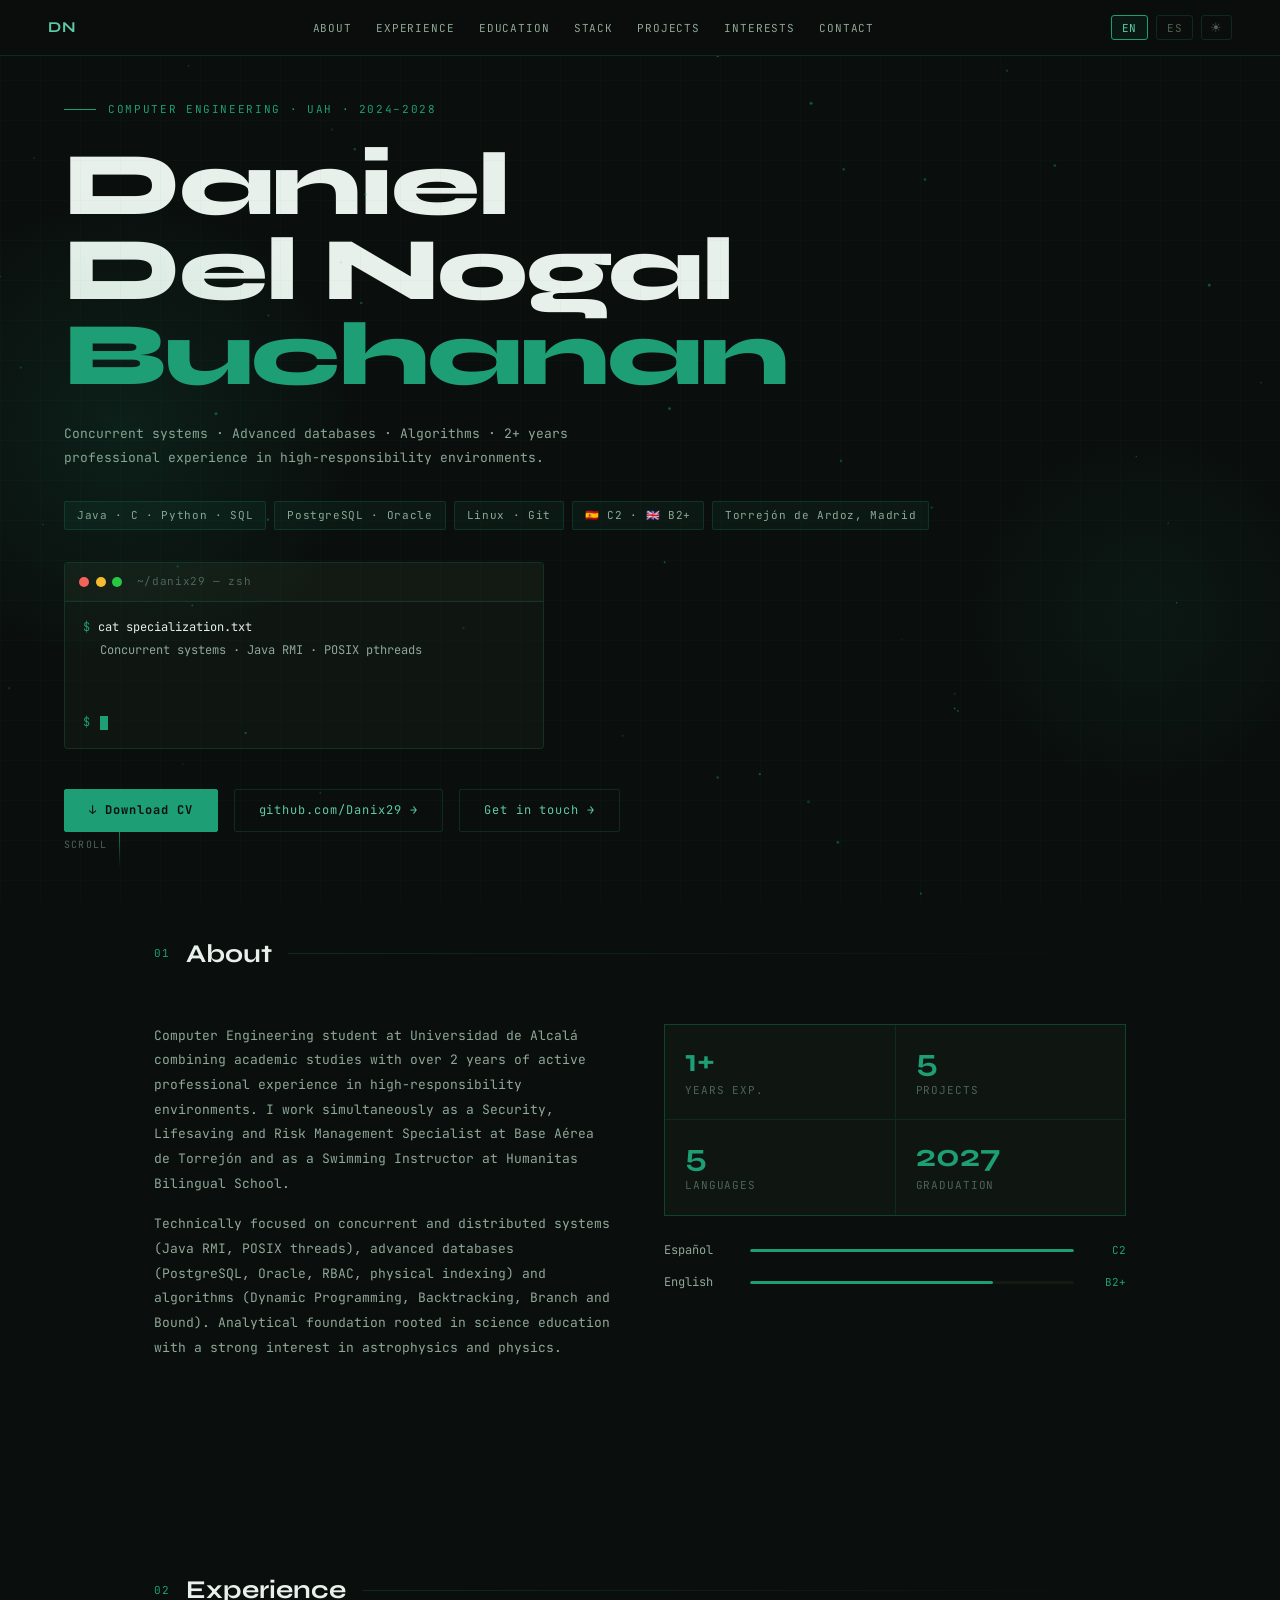
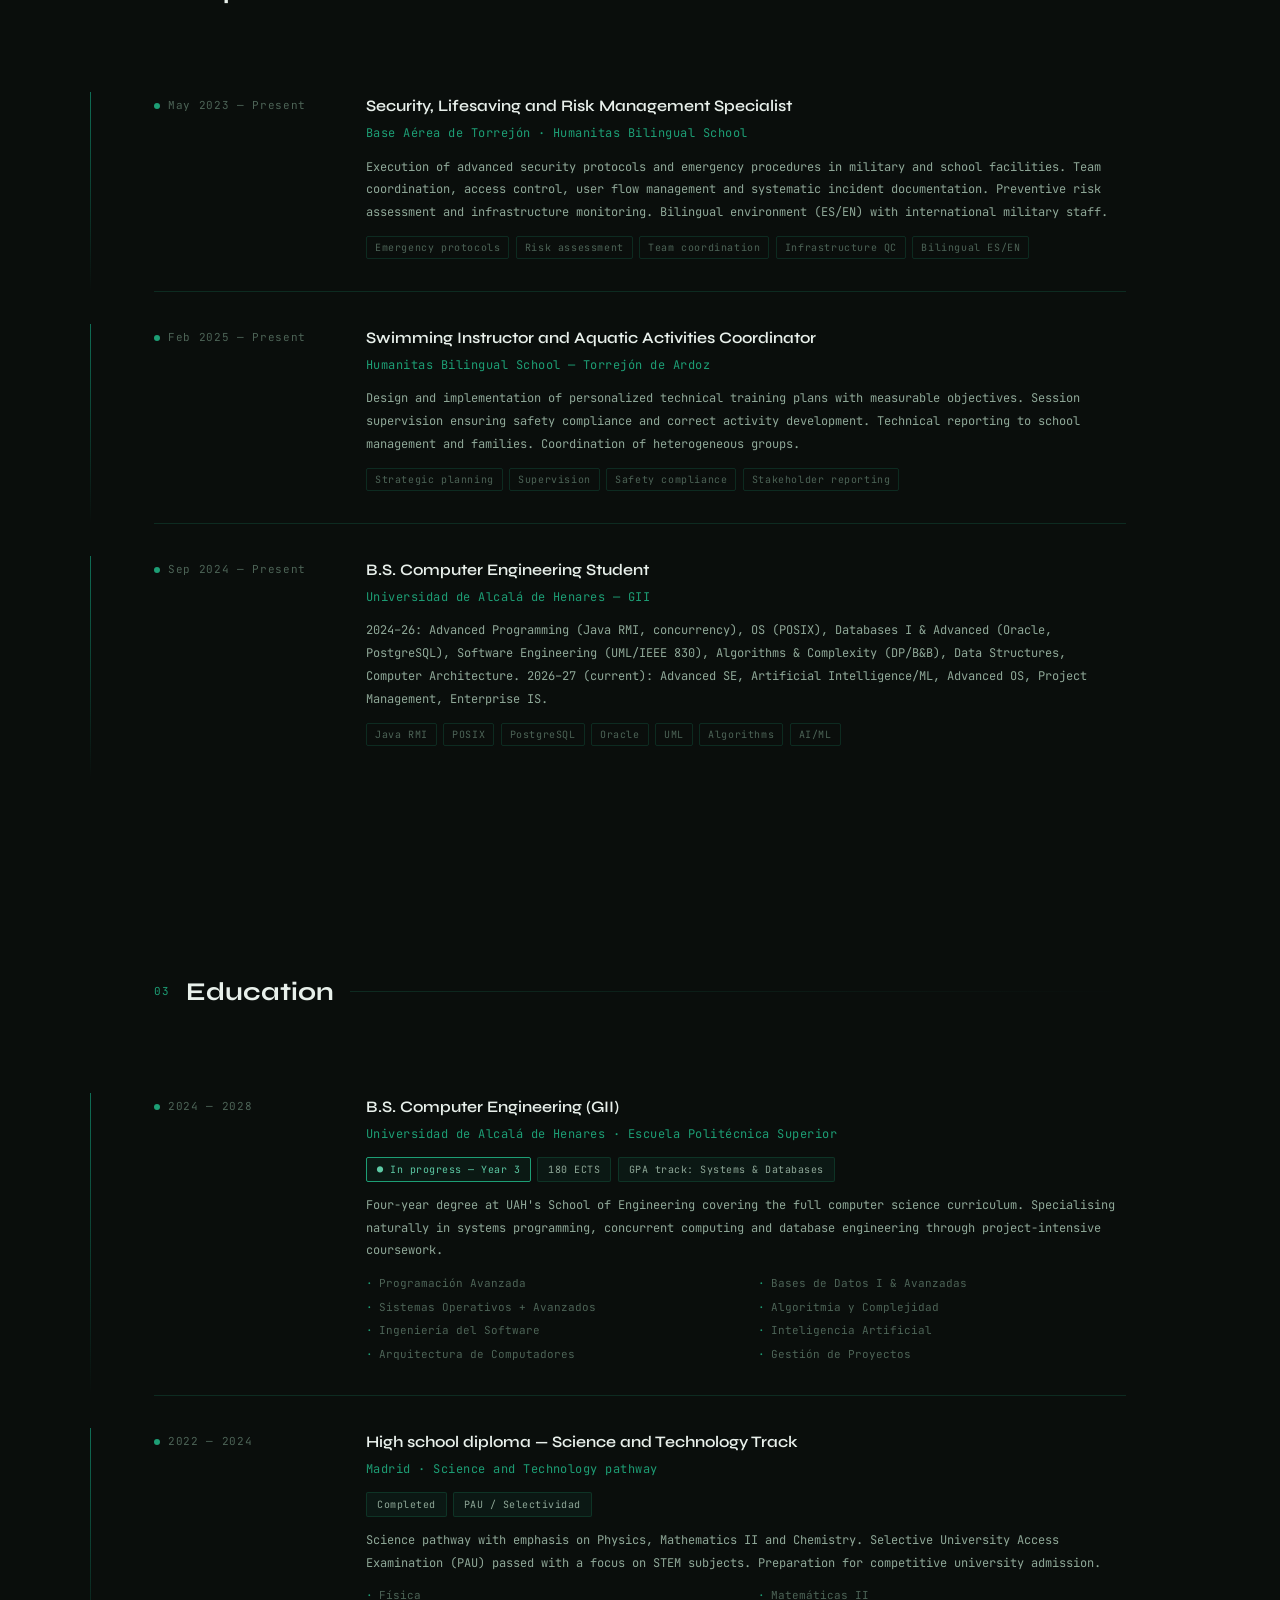
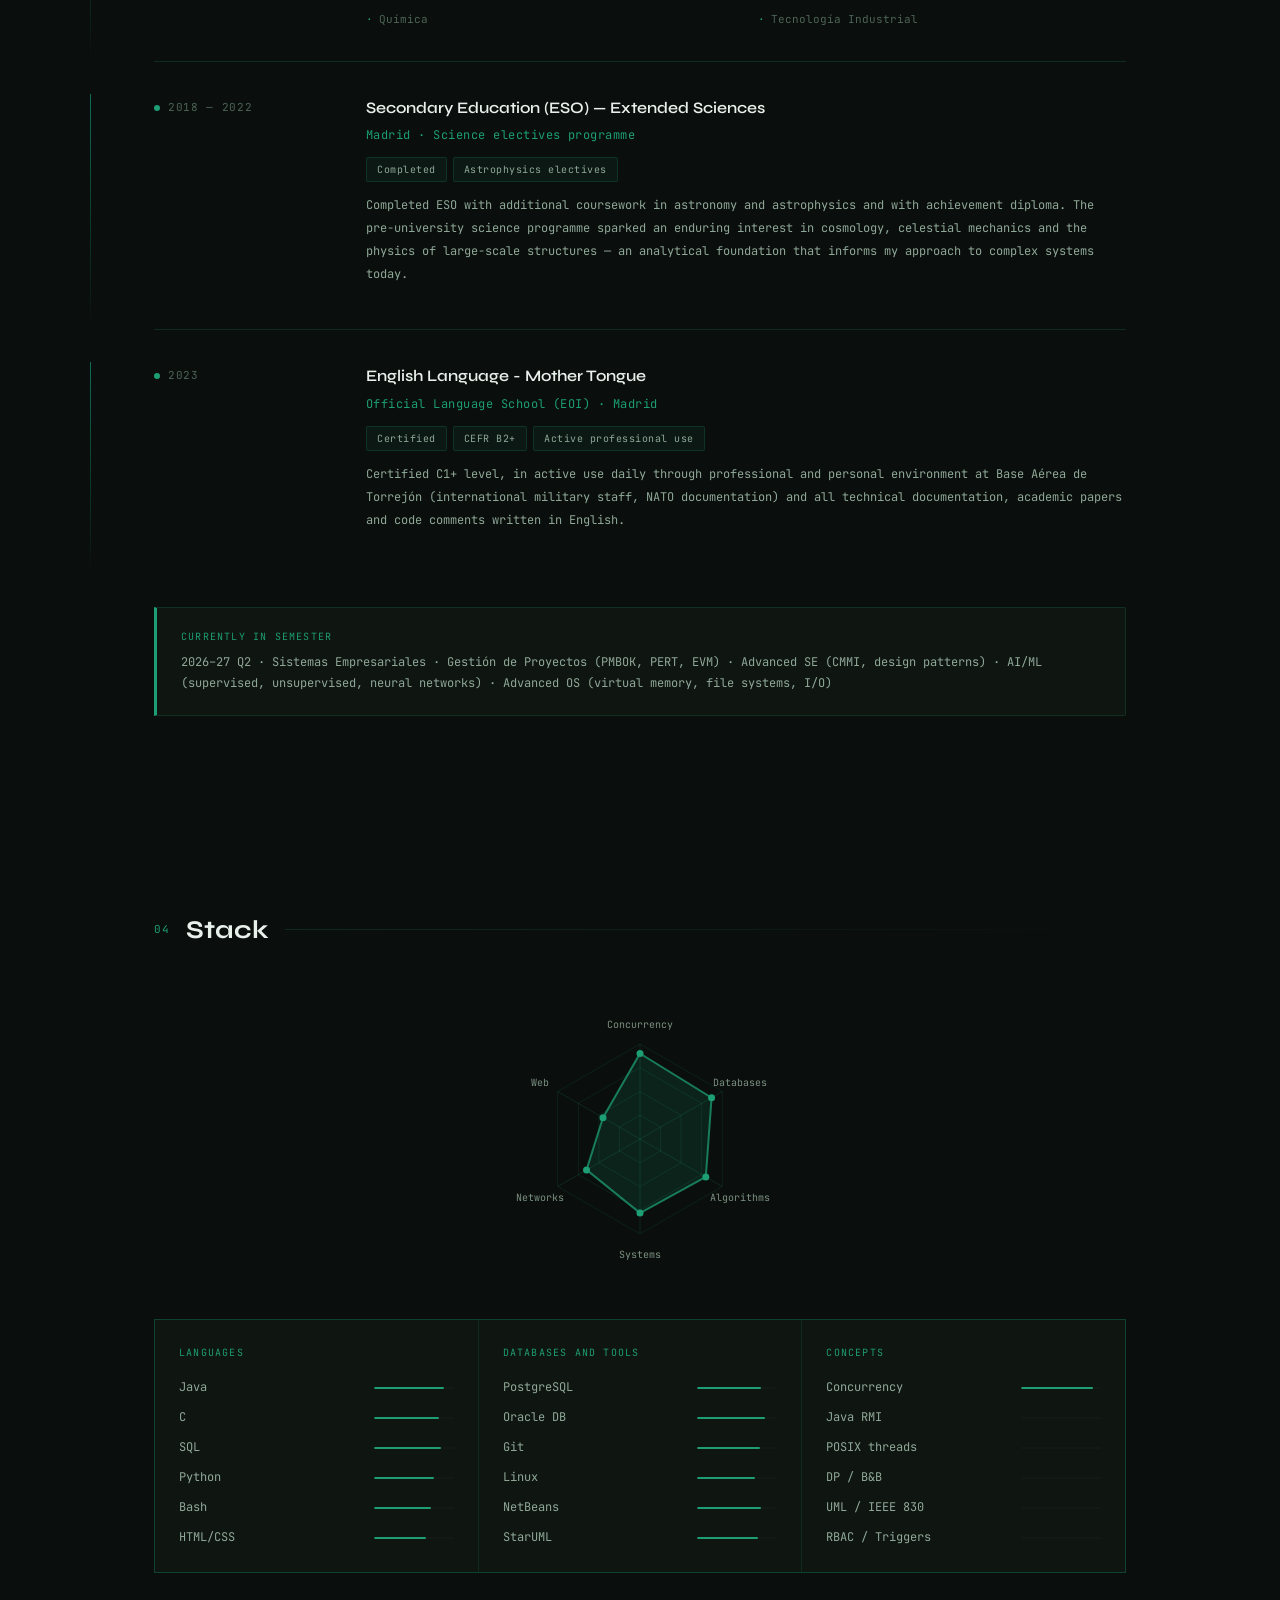
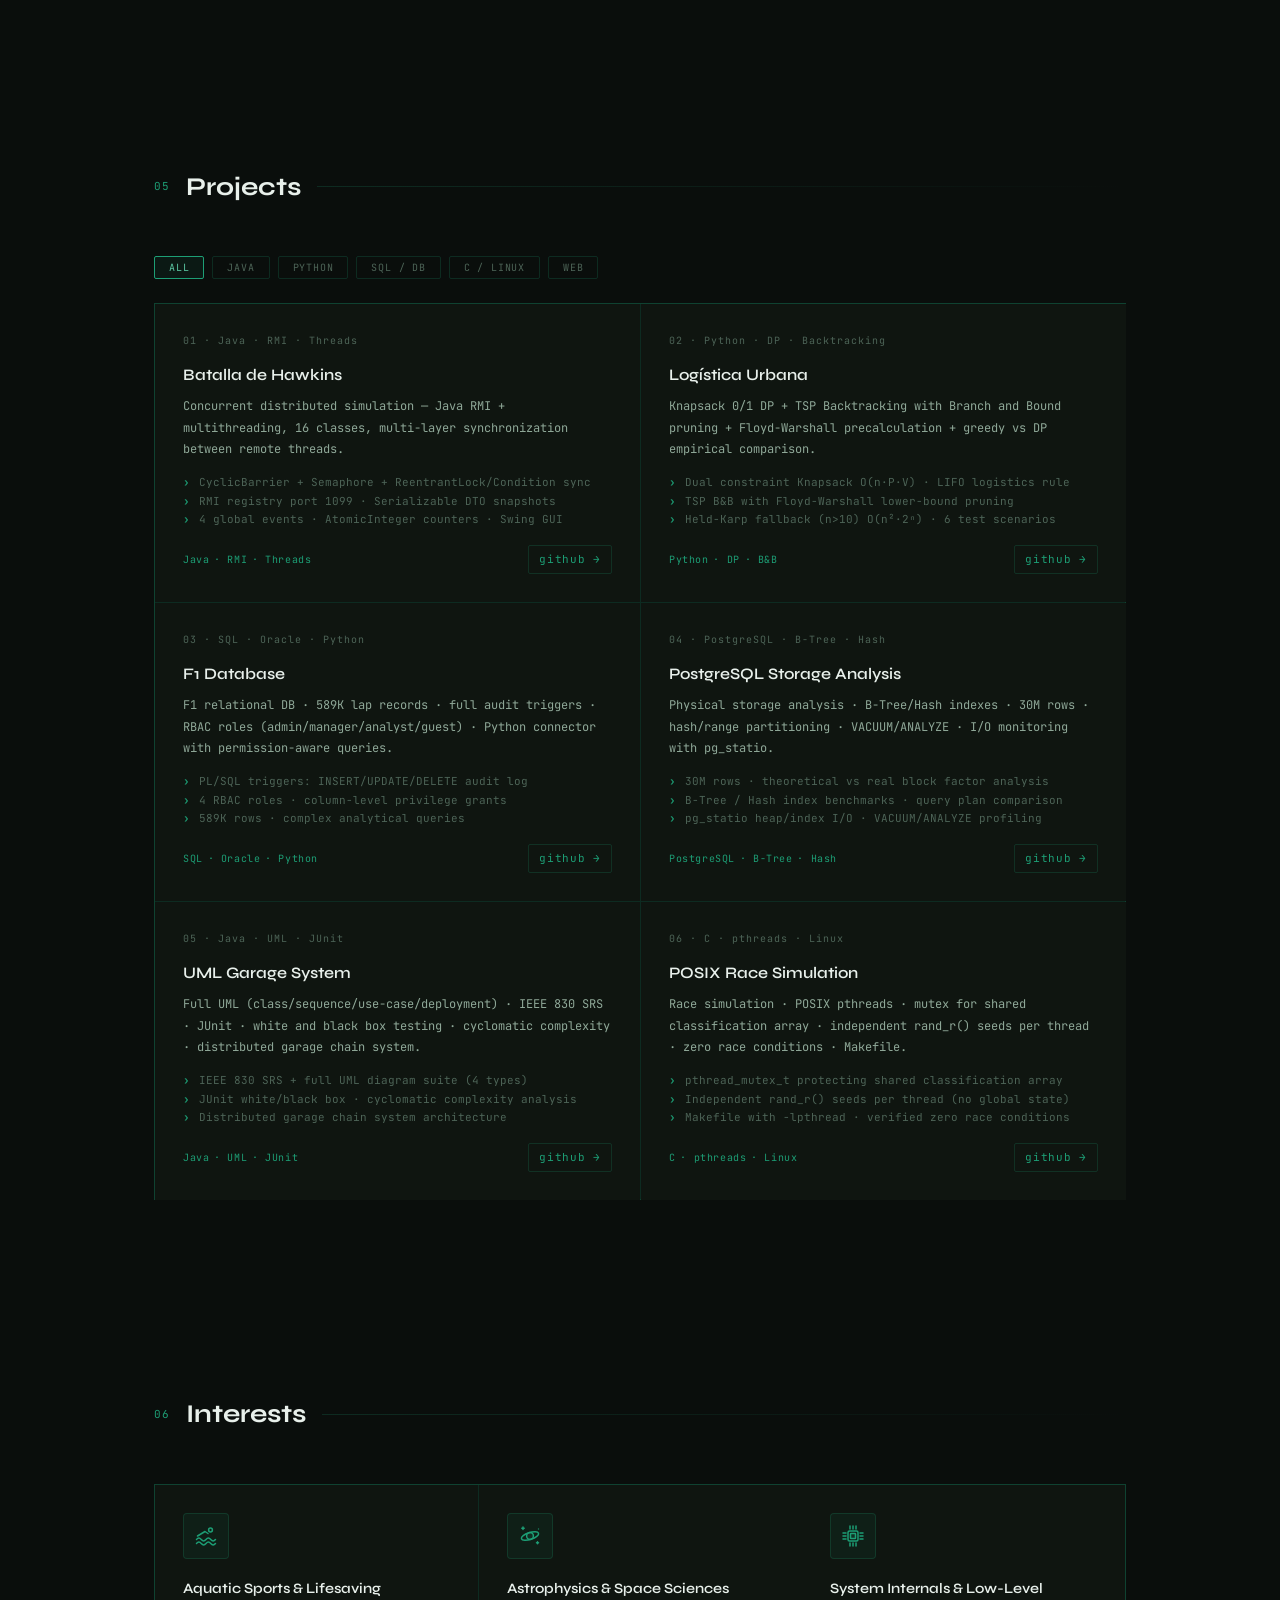
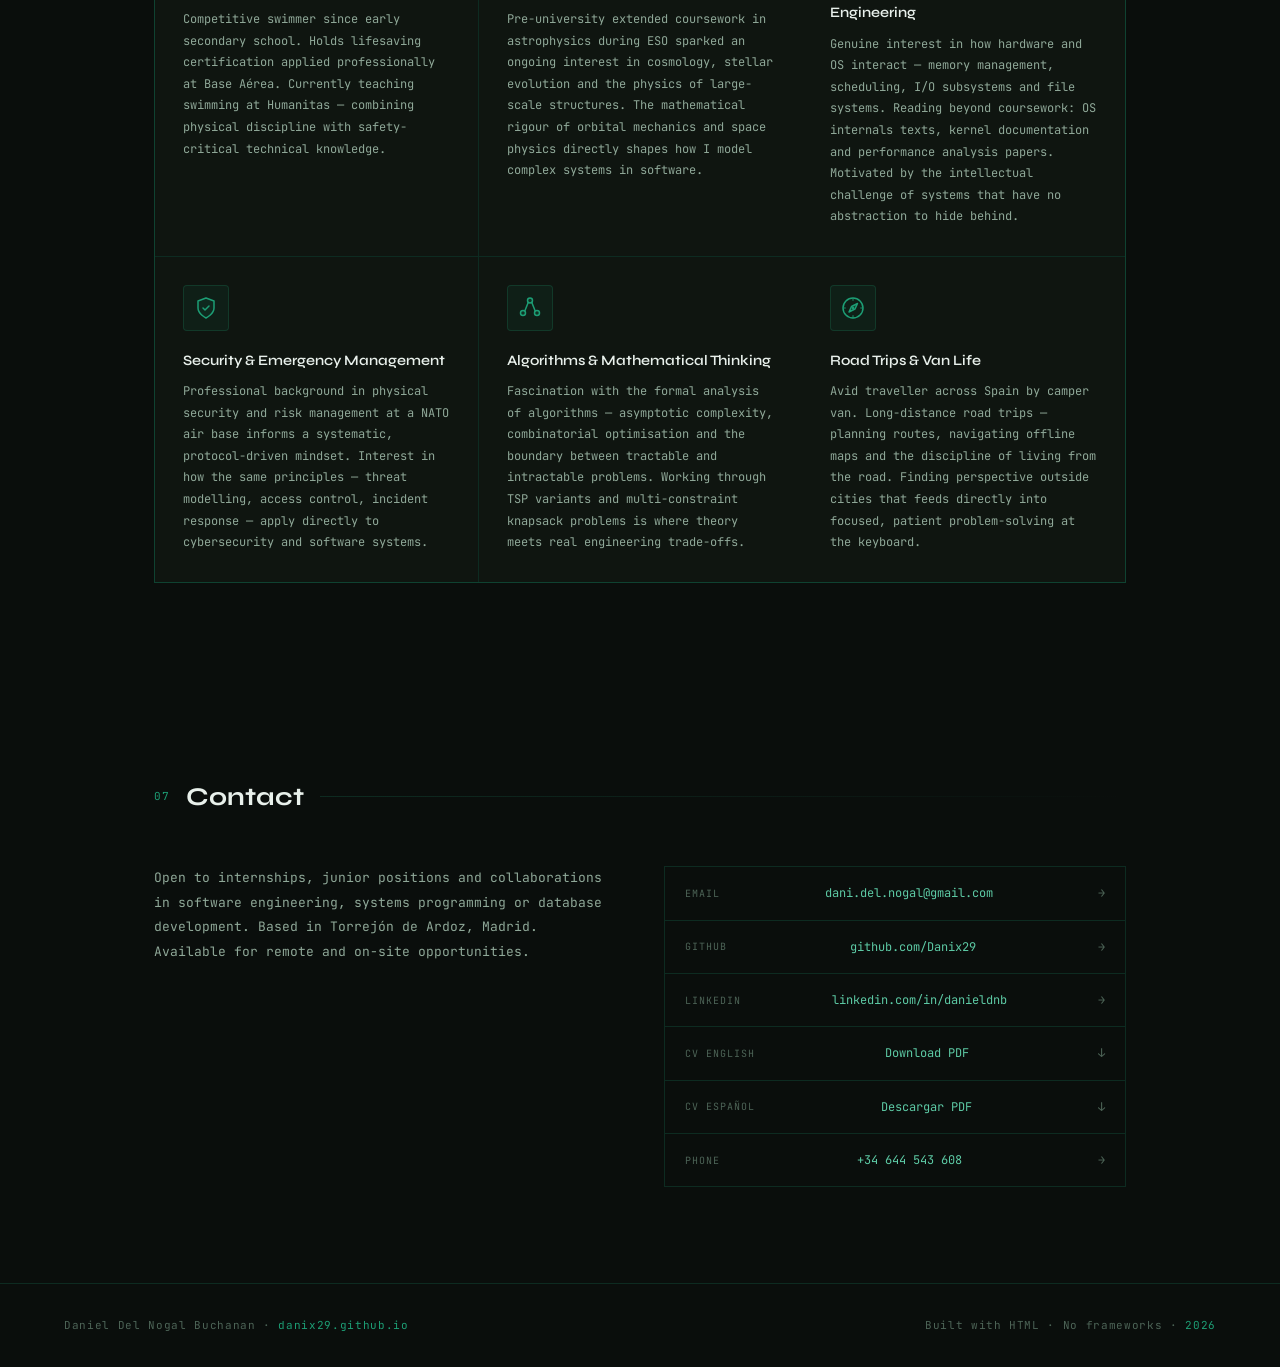
==== commit e3e2fcb9: "Update index.html" ====
--- a/index.html
+++ b/index.html
@@ -664,8 +664,8 @@
           <span class="edu-chip">Astrophysics electives</span>
         </div>
         <div class="edu-desc">
-          <span class="en">Completed ESO with additional coursework in astronomy and astrophysics. The pre-university science programme sparked an enduring interest in cosmology, celestial mechanics and the physics of large-scale structures — an analytical foundation that informs my approach to complex systems today.</span>
-          <span class="es">ESO con ampliación en astronomía y astrofísica. El programa preuniversitario de ciencias despertó un interés duradero en cosmología, mecánica celeste y física de grandes estructuras — base analítica que influye en mi enfoque de sistemas complejos hoy.</span>
+          <span class="en">Completed ESO with additional coursework in astronomy and astrophysics and with achievement diploma. The pre-university science programme sparked an enduring interest in cosmology, celestial mechanics and the physics of large-scale structures — an analytical foundation that informs my approach to complex systems today.</span>
+          <span class="es">ESO con ampliación en astronomía y astrofísicay con diploma de aprovechamiento. El programa preuniversitario de ciencias despertó un interés duradero en cosmología, mecánica celeste y física de grandes estructuras — base analítica que influye en mi enfoque de sistemas complejos hoy.</span>
         </div>
       </div>
     </div>
@@ -681,8 +681,8 @@
           <span class="edu-chip"><span class="en">Active professional use</span><span class="es">Uso profesional activo</span></span>
         </div>
         <div class="edu-desc">
-          <span class="en">Certified B2+ level, in active use daily through professional and personal environment at Base Aérea de Torrejón (international military staff, NATO documentation) and all technical documentation, academic papers and code comments written in English.</span>
-          <span class="es">Nivel B2+ certificado, en uso activo diario en la Base Aérea de Torrejón (personal militar internacional, documentación OTAN) y toda la documentación técnica, papers académicos y comentarios de código escritos en inglés.</span>
+          <span class="en">Certified C1+ level, in active use daily through professional and personal environment at Base Aérea de Torrejón (international military staff, NATO documentation) and all technical documentation, academic papers and code comments written in English.</span>
+          <span class="es">Nivel c1+ certificado, en uso activo diario en la Base Aérea de Torrejón (personal militar internacional, documentación OTAN) y toda la documentación técnica, papers académicos y comentarios de código escritos en inglés.</span>
         </div>
       </div>
     </div>
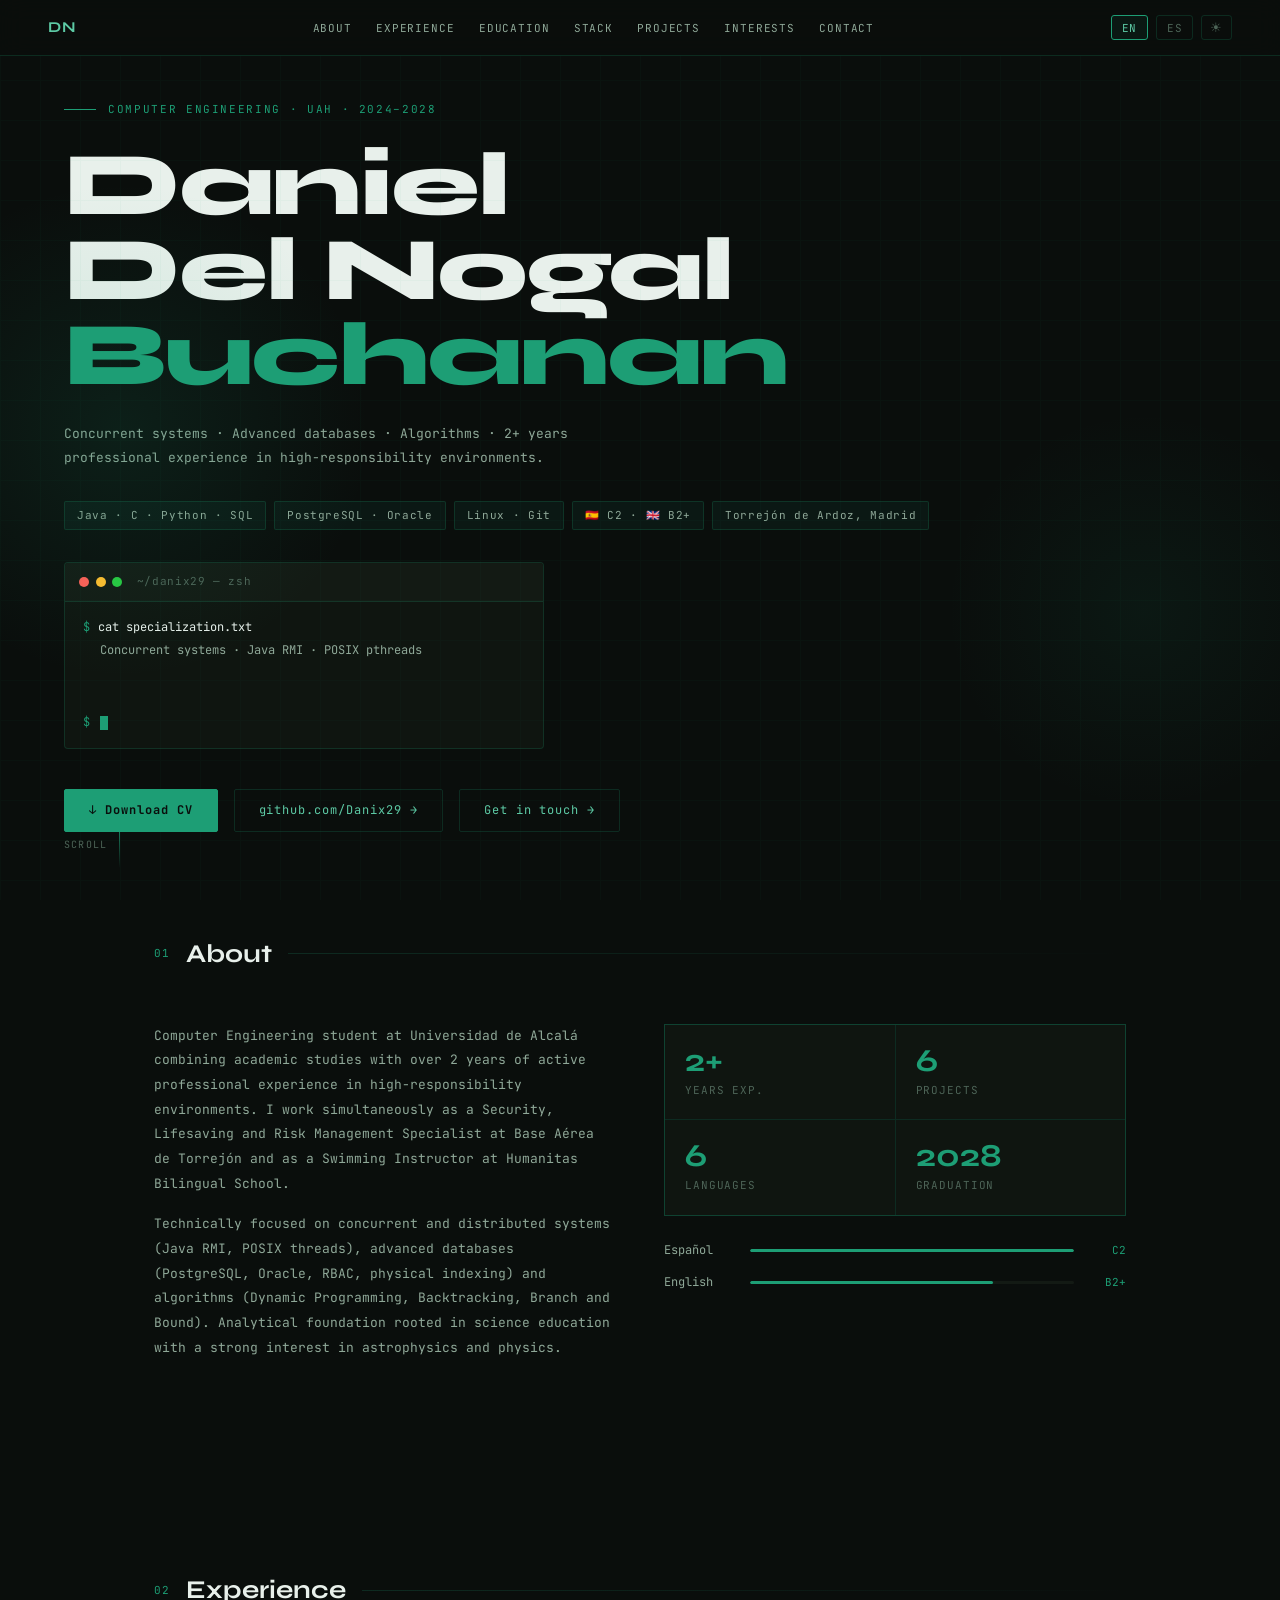
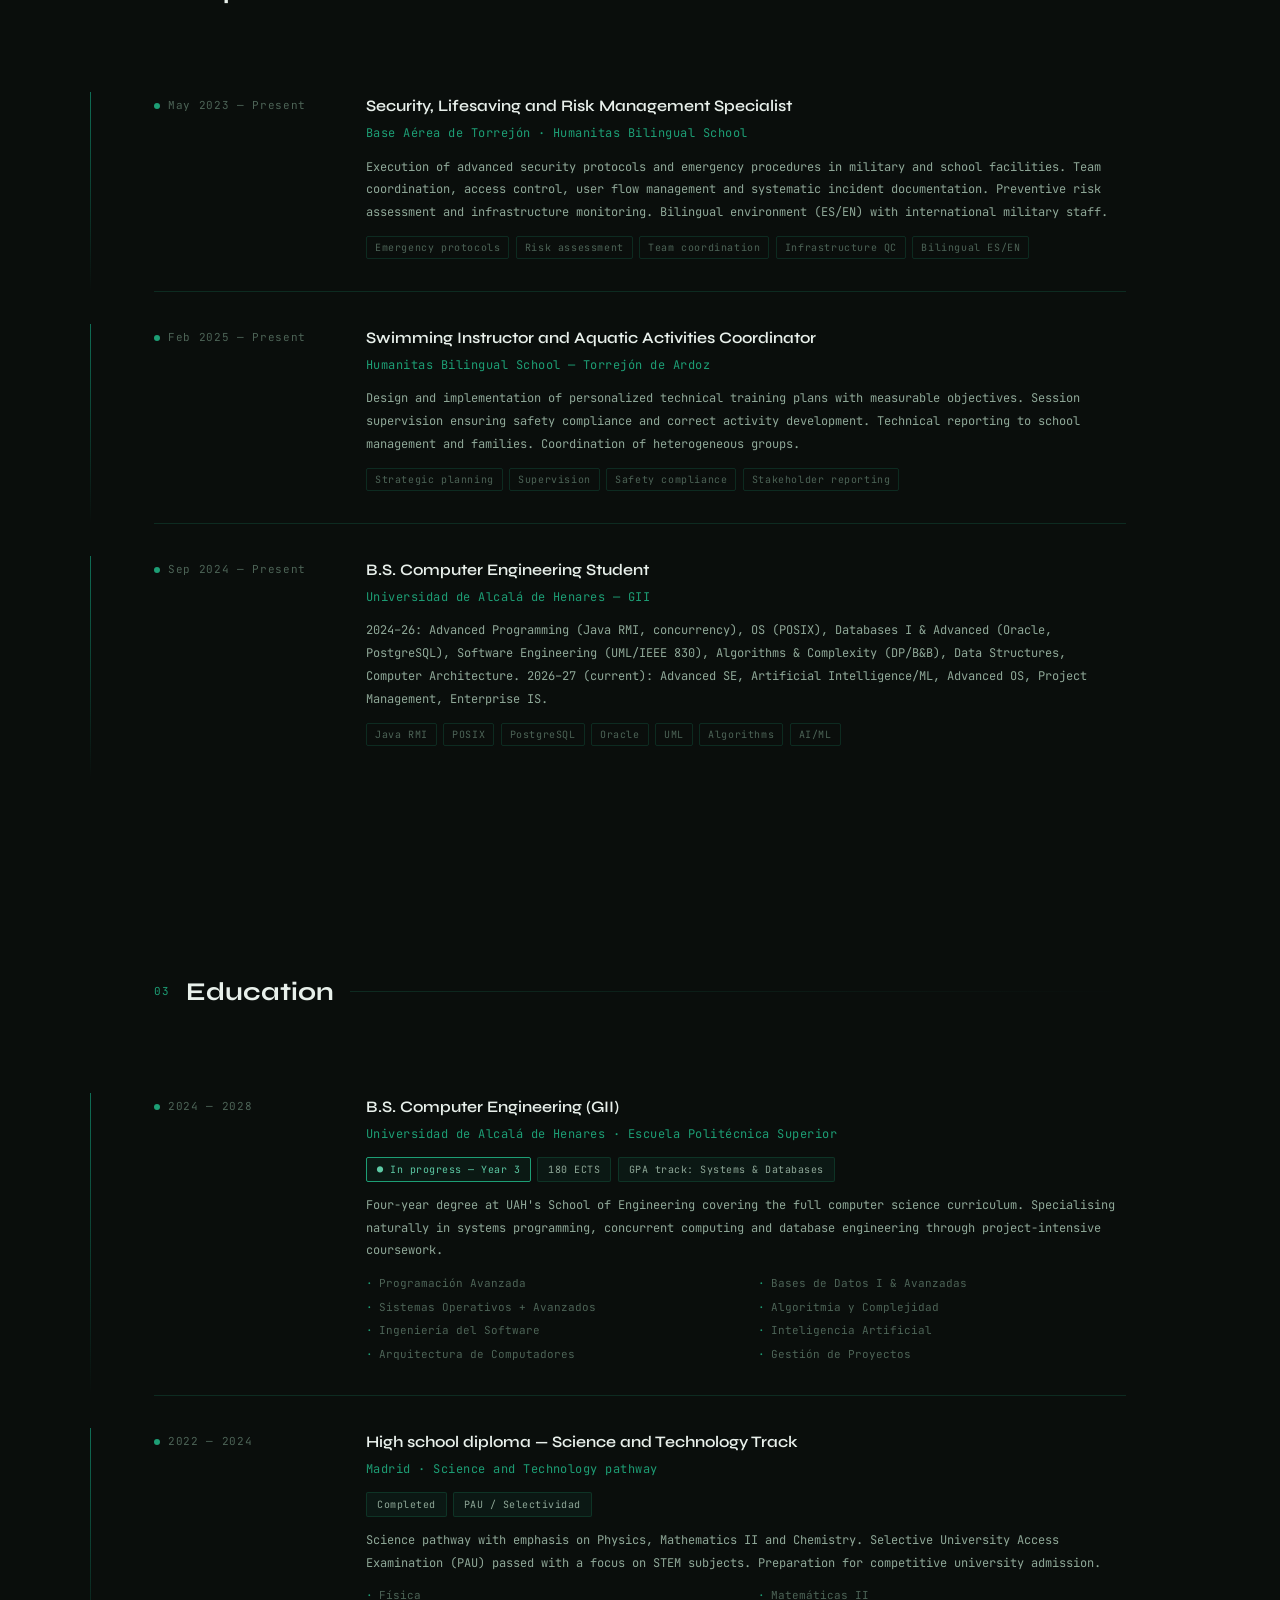
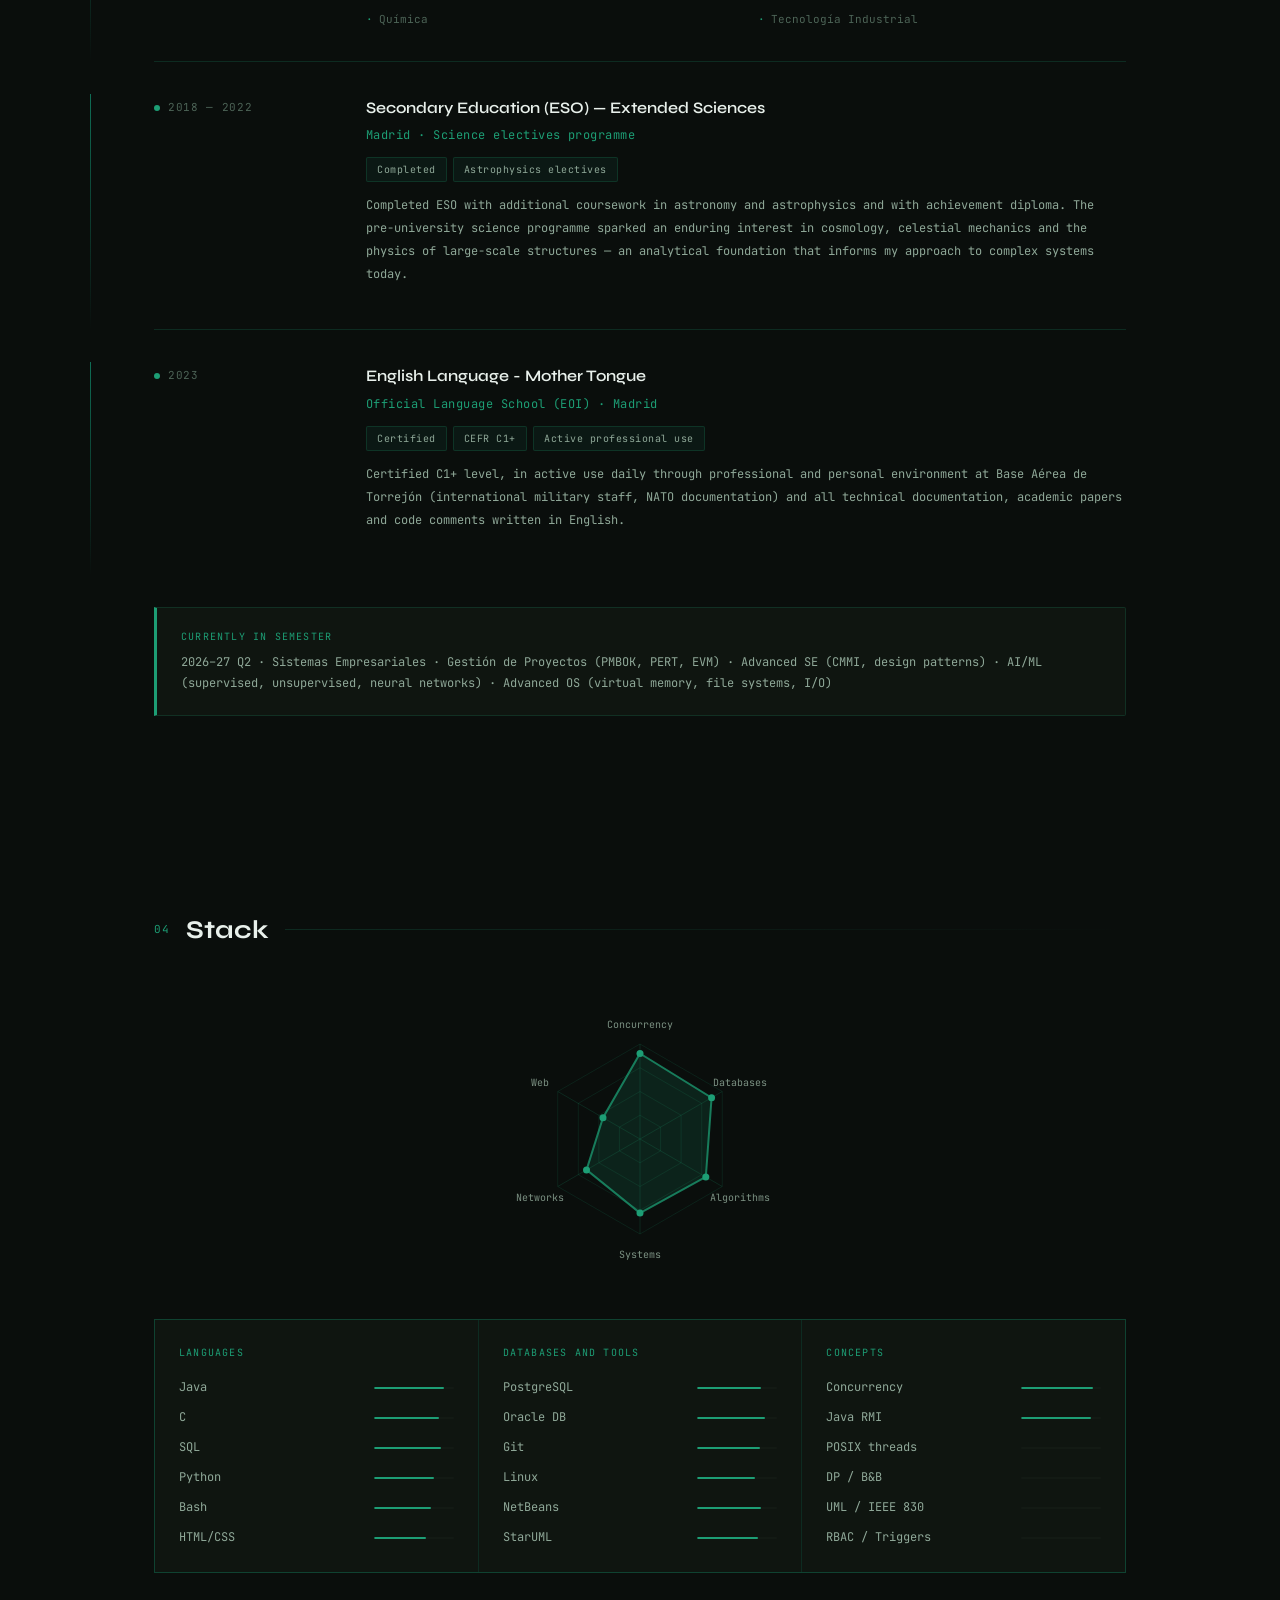
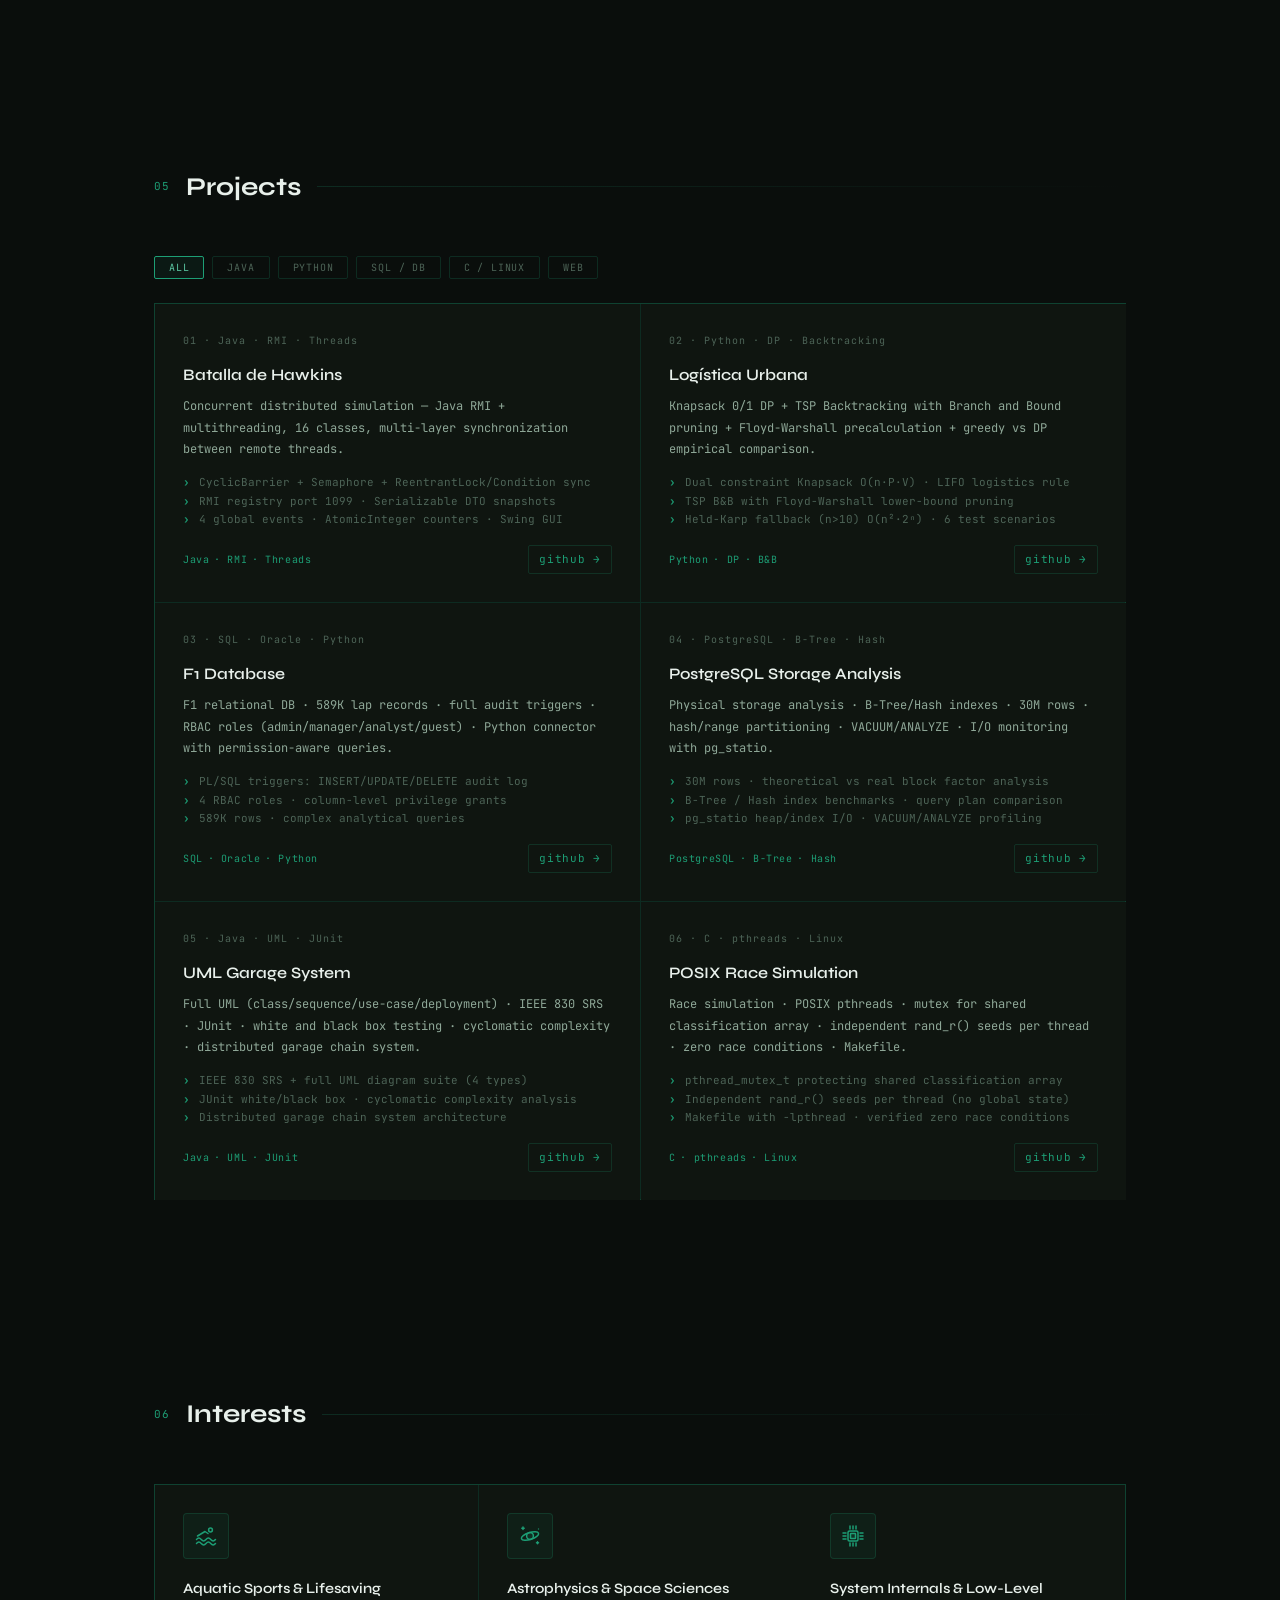
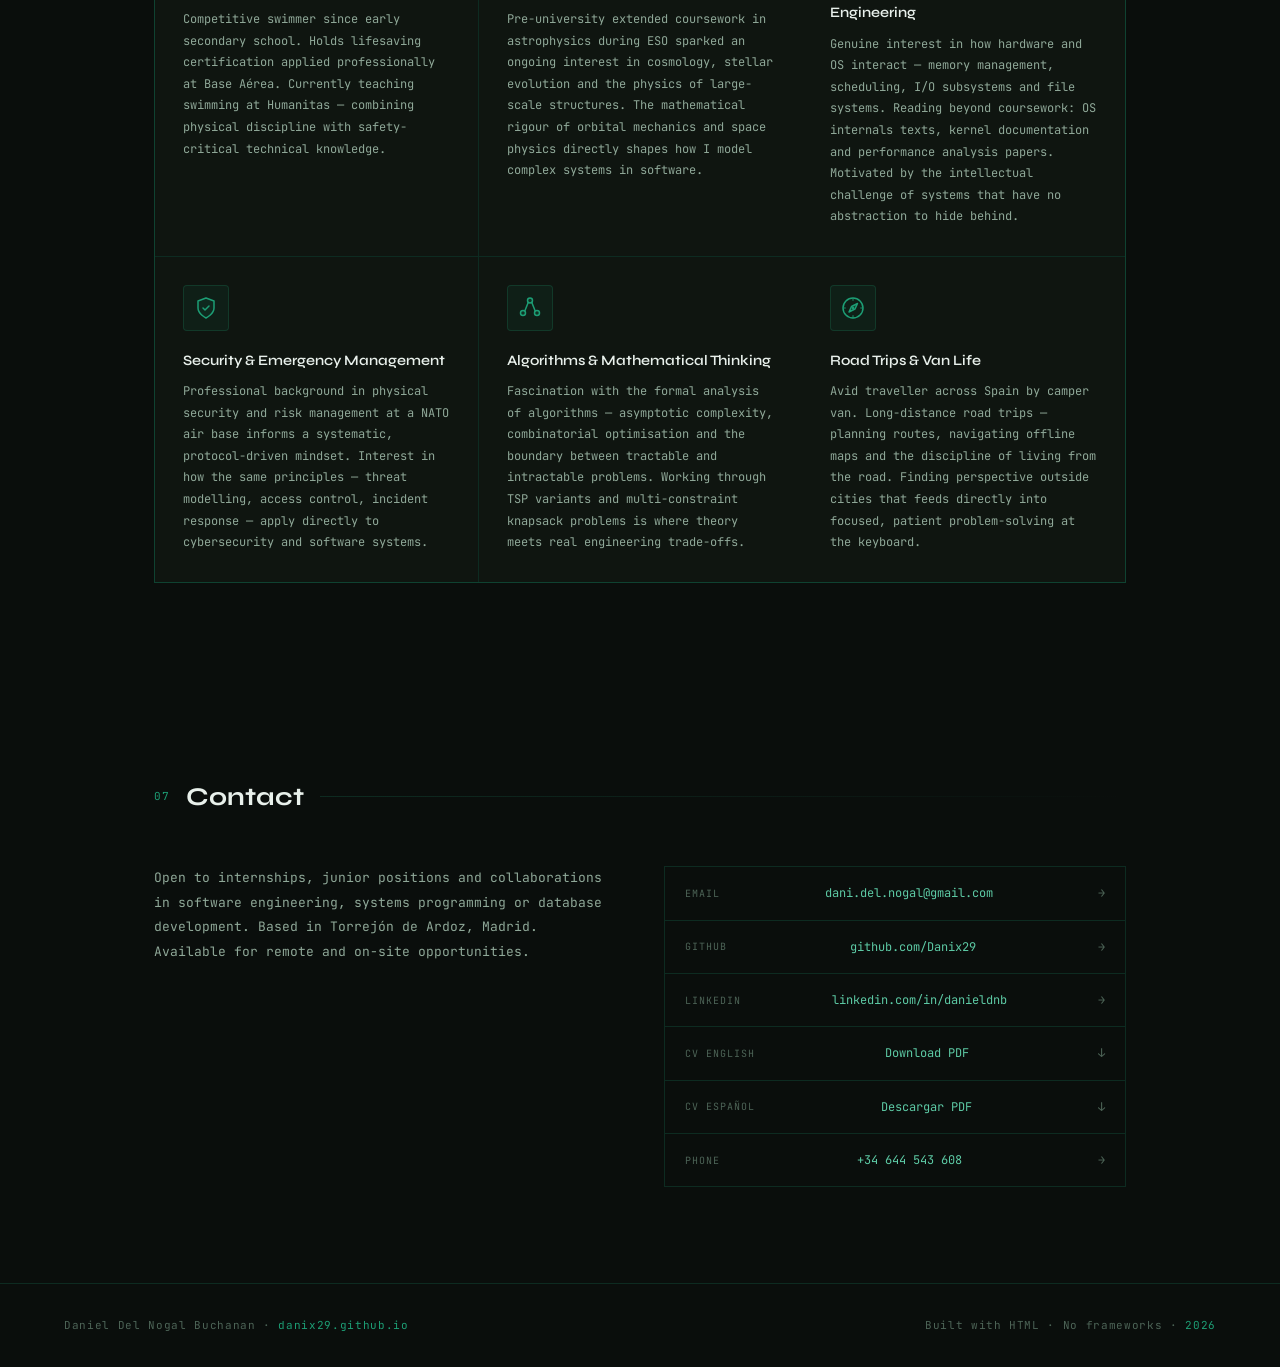
==== commit 24d47fa8: "Update index.html" ====
--- a/index.html
+++ b/index.html
@@ -677,7 +677,7 @@
         <div class="edu-institution"><span class="en">Official Language School (EOI) · Madrid</span><span class="es">Escuela Oficial de Idiomas (EOI) · Madrid</span></div>
         <div class="edu-chips">
           <span class="edu-chip"><span class="en">Certified</span><span class="es">Certificado</span></span>
-          <span class="edu-chip">CEFR B2+</span>
+          <span class="edu-chip">CEFR C1+</span>
           <span class="edu-chip"><span class="en">Active professional use</span><span class="es">Uso profesional activo</span></span>
         </div>
         <div class="edu-desc">
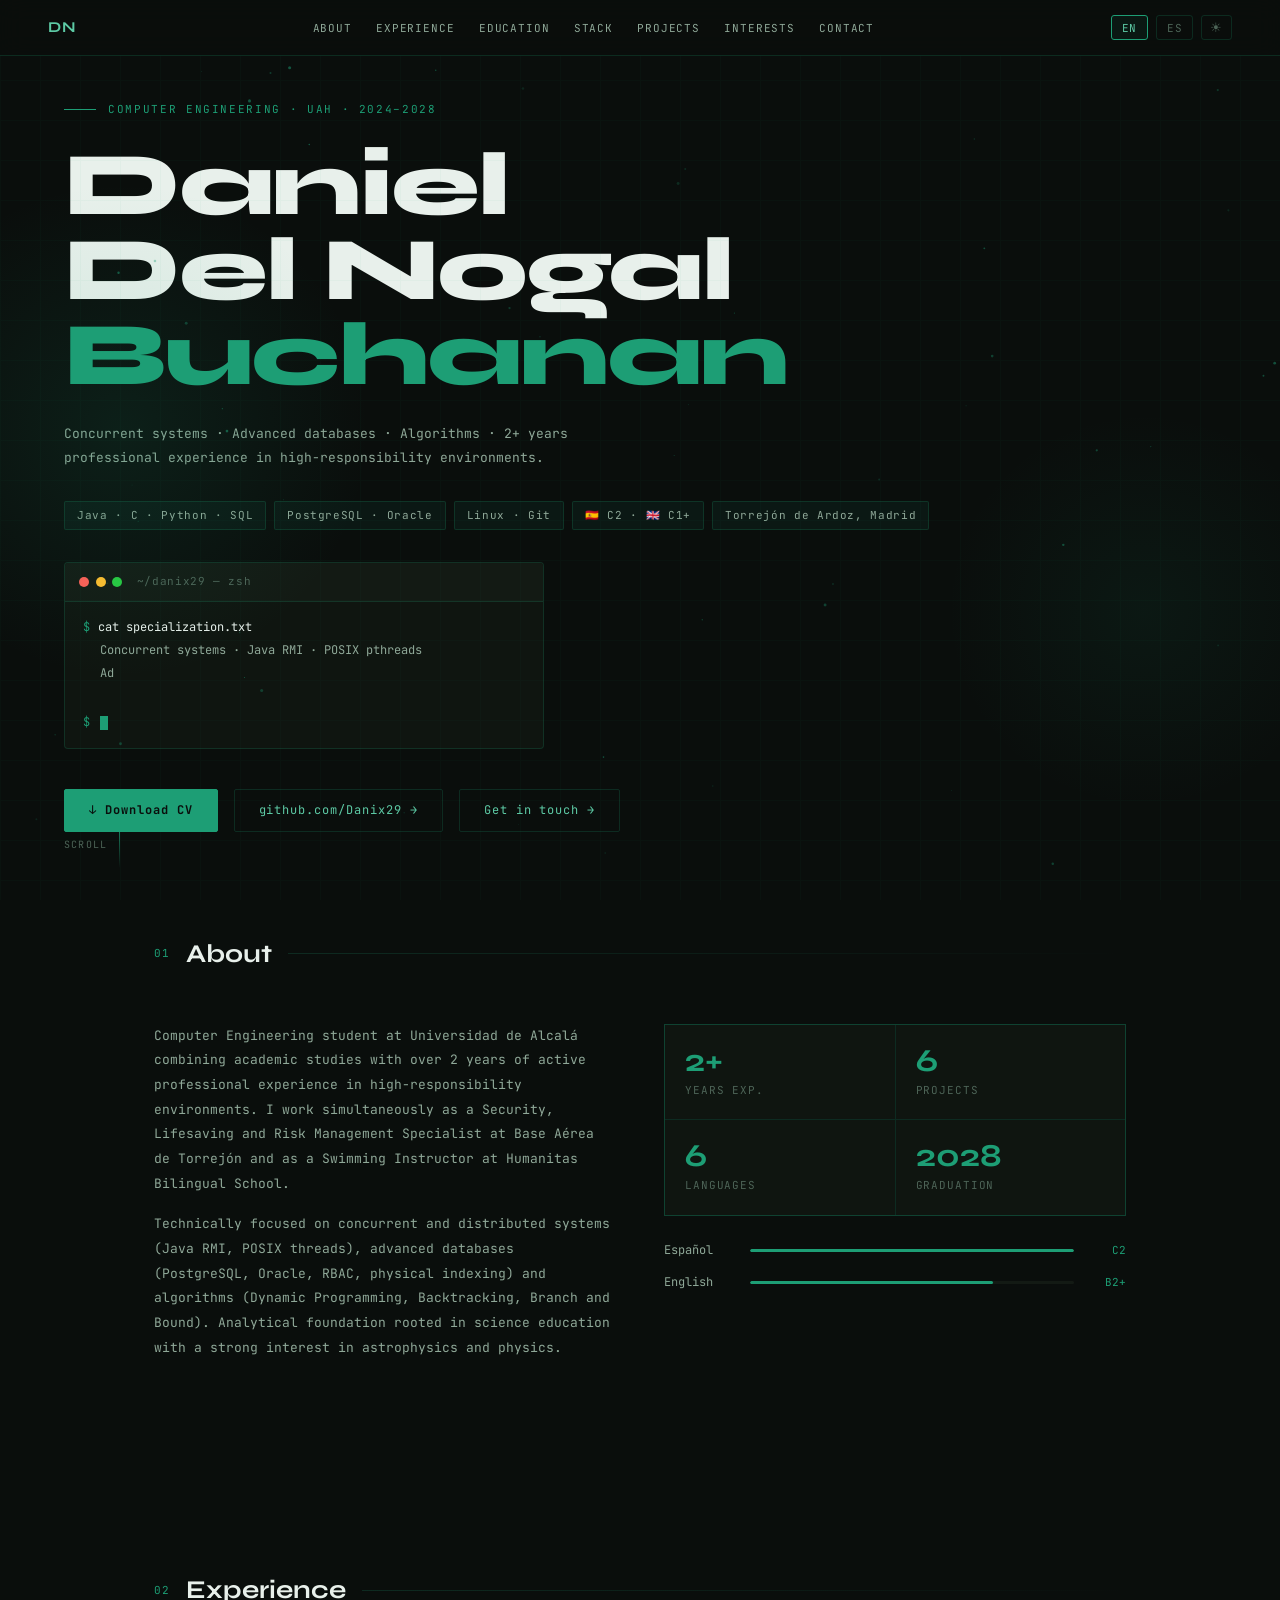
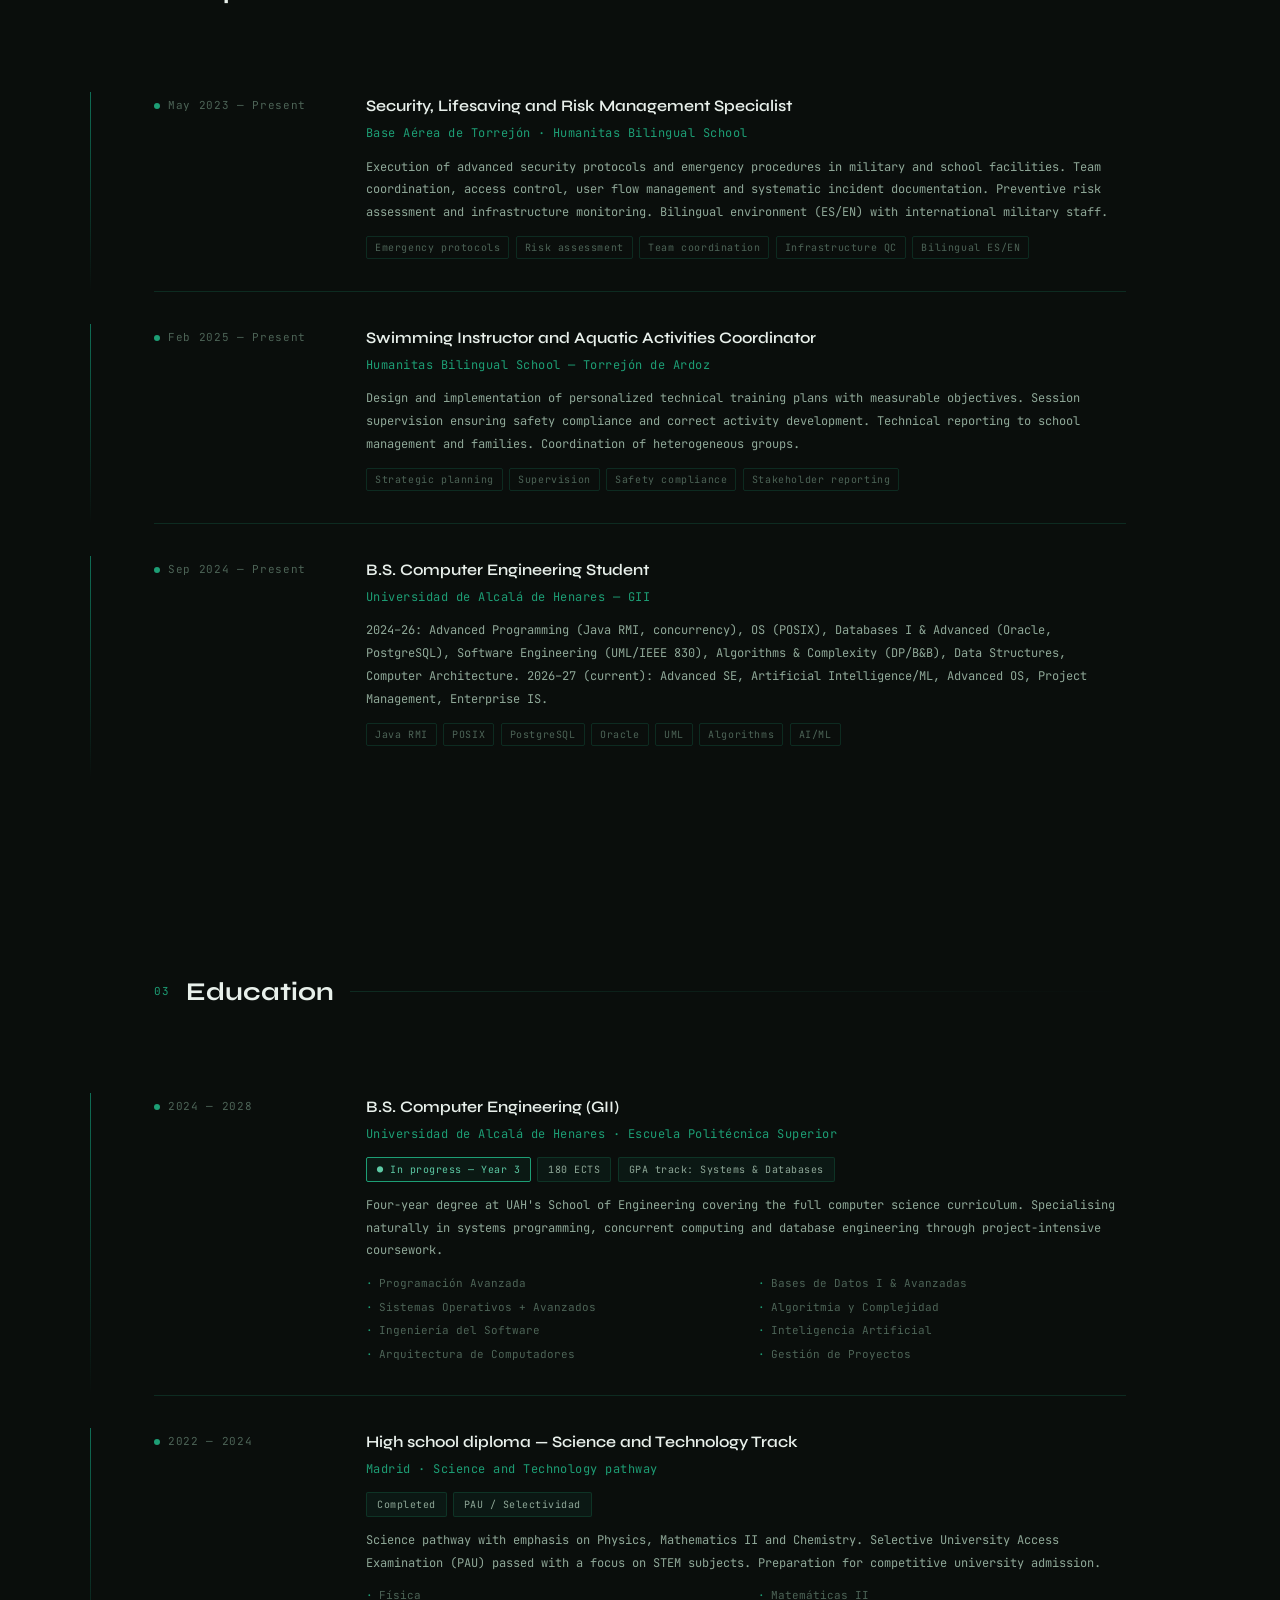
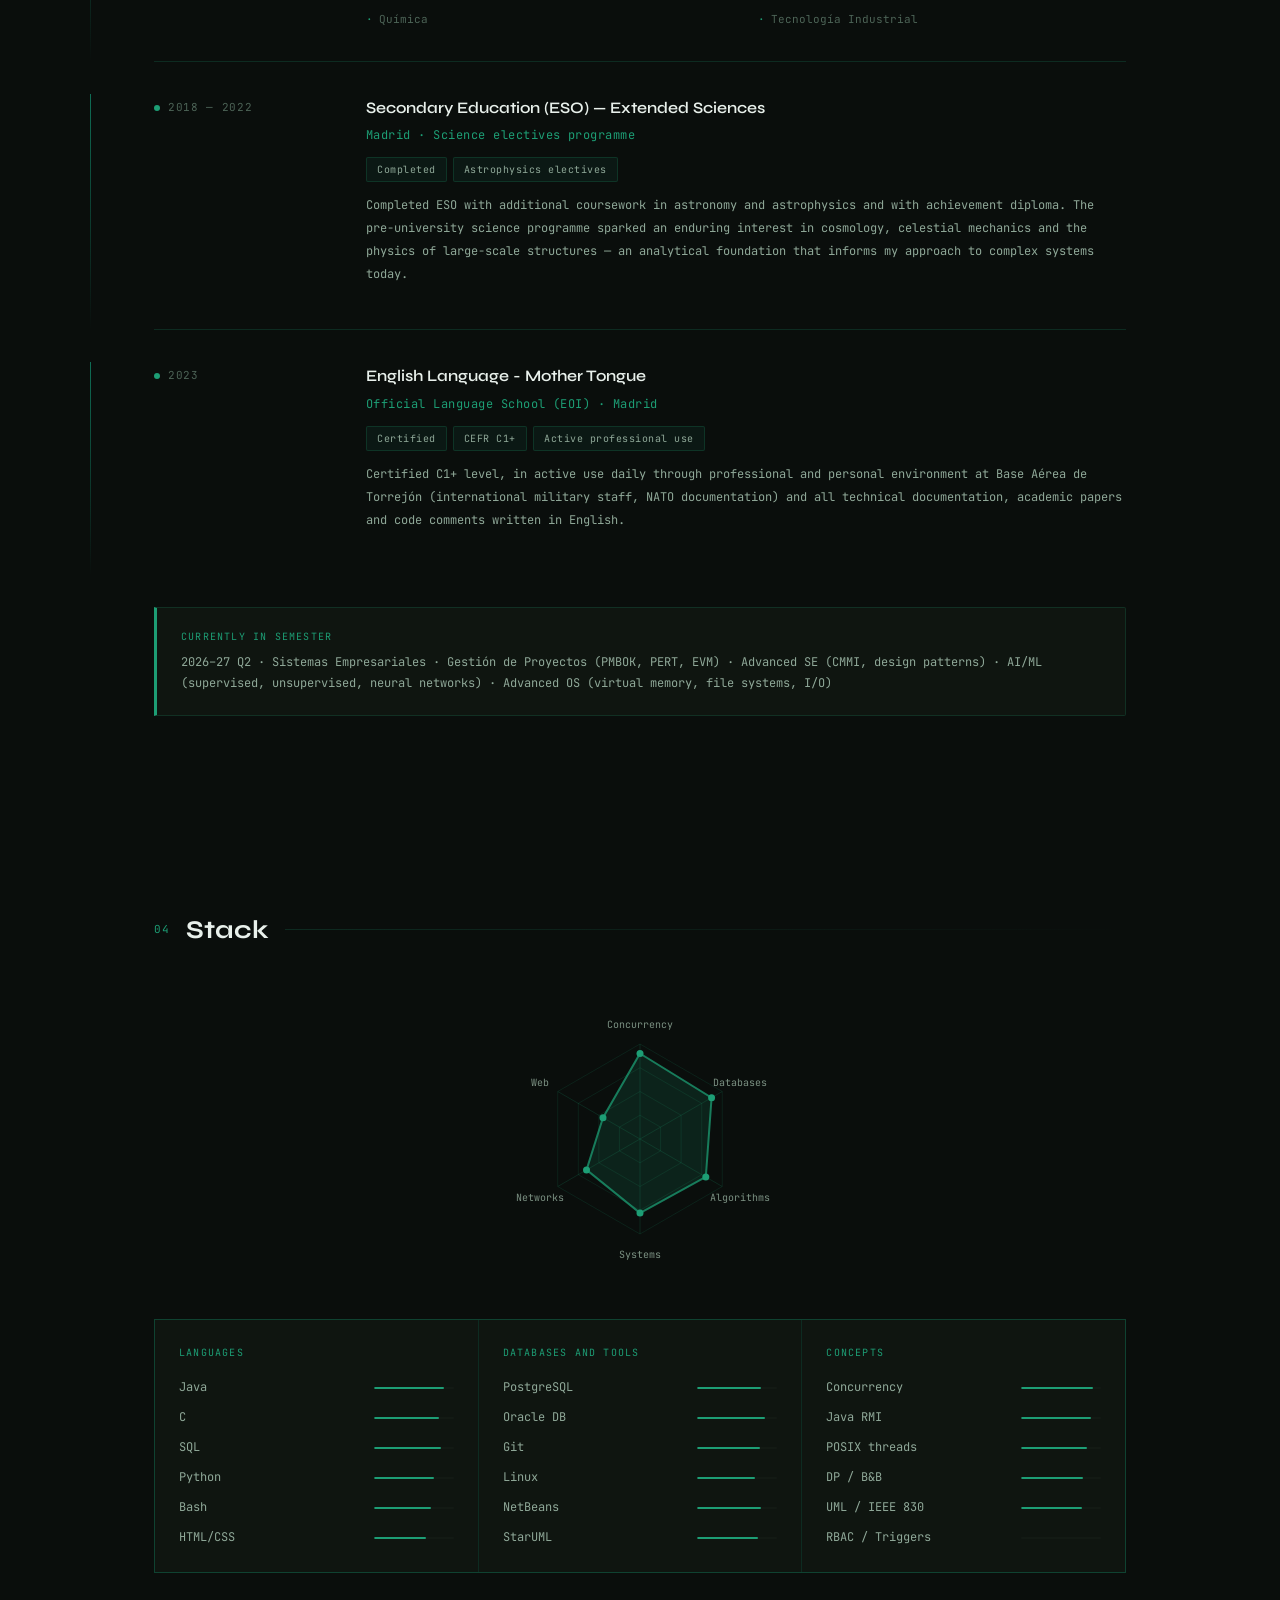
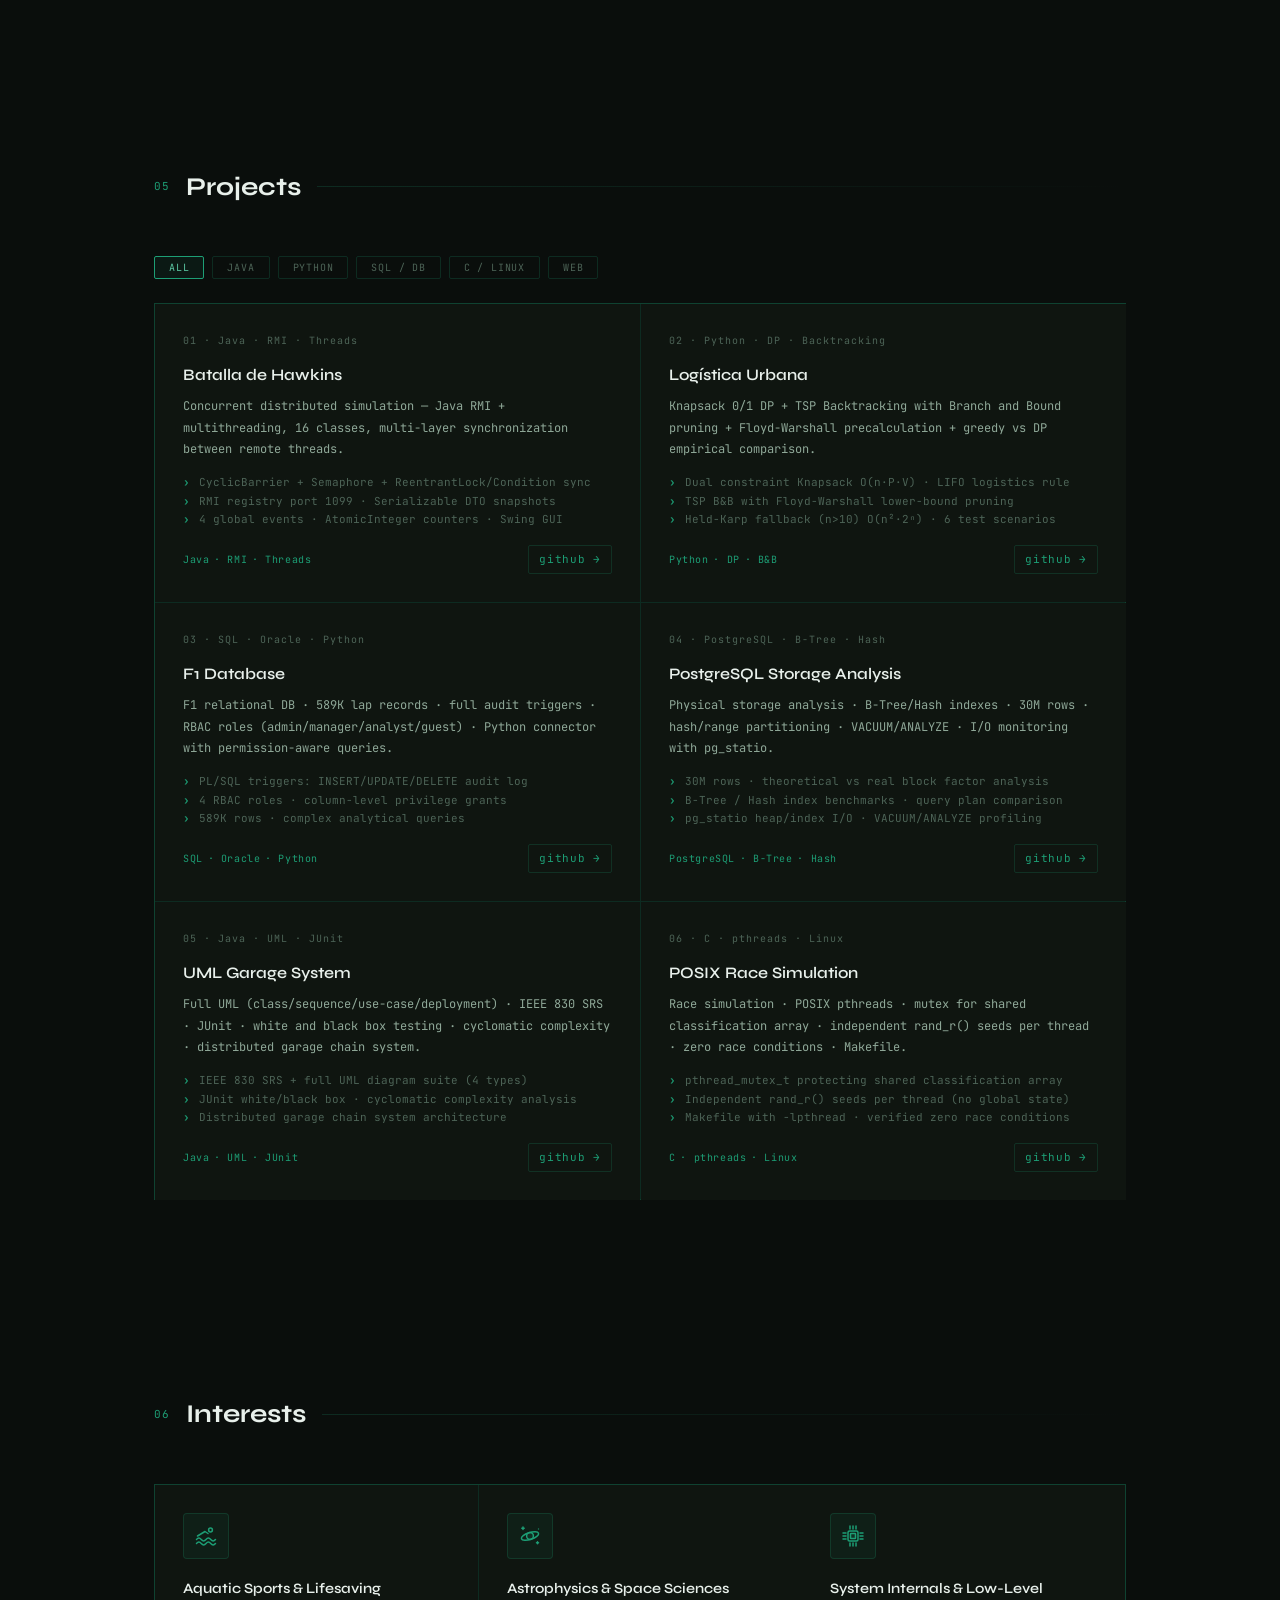
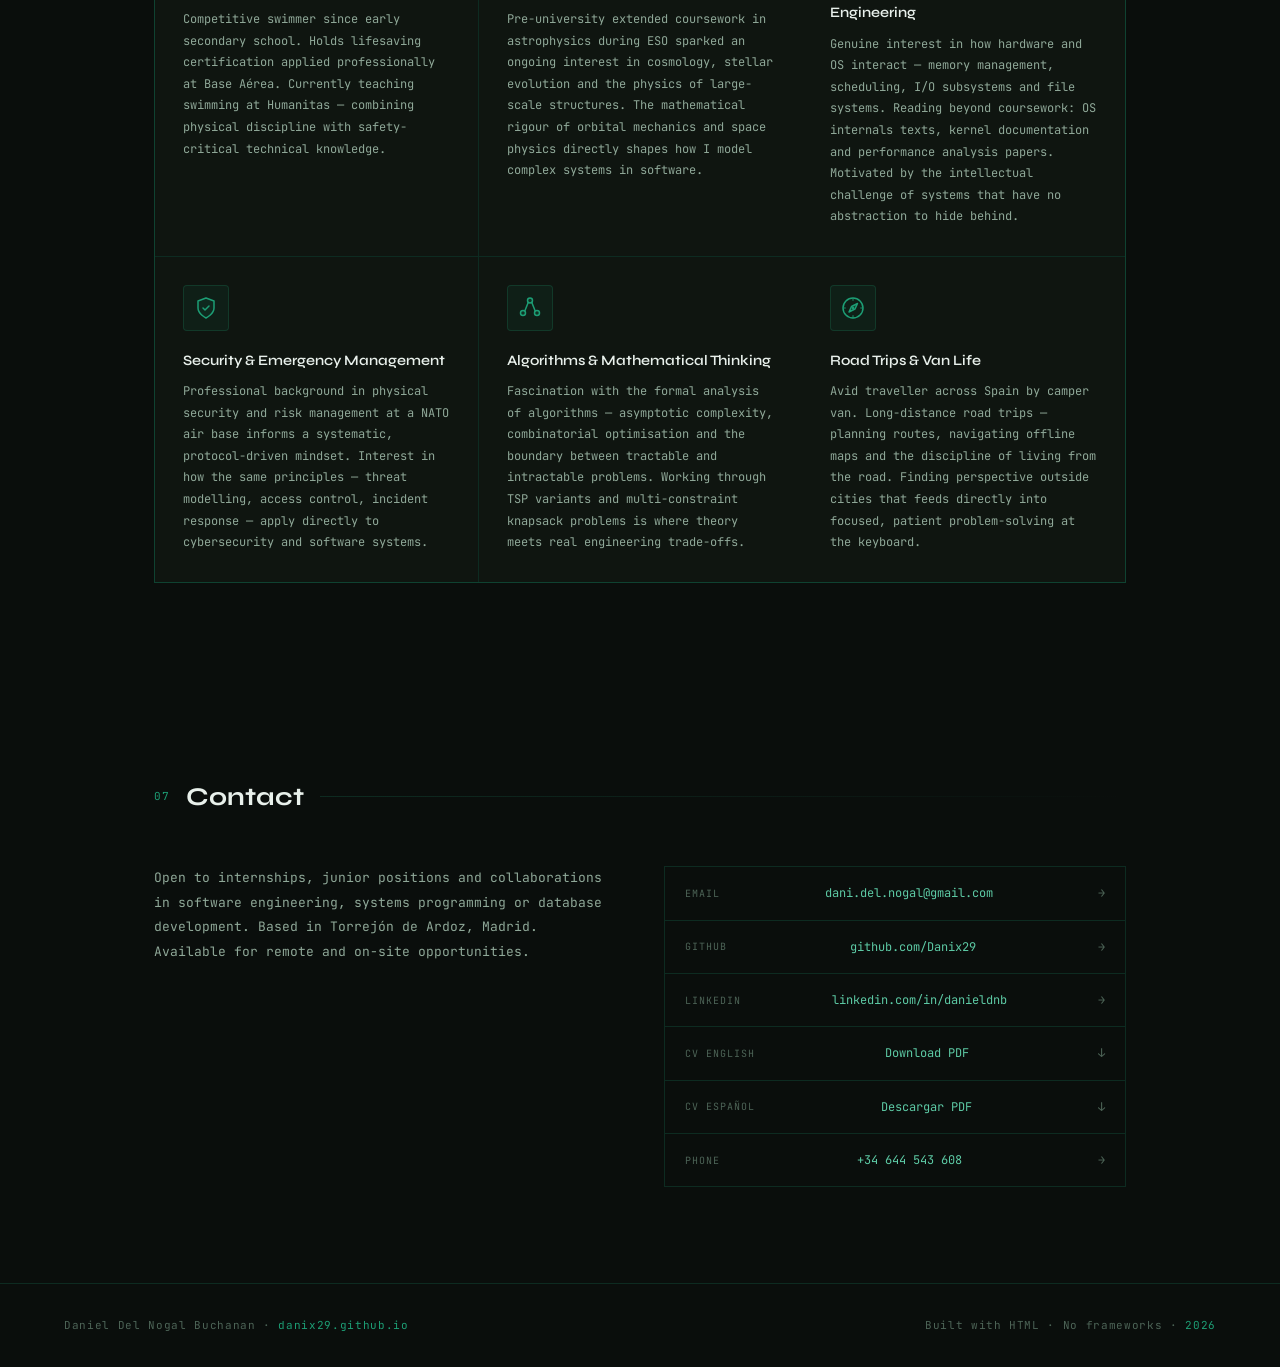
==== commit 9478f77c: "Update index.html" ====
--- a/index.html
+++ b/index.html
@@ -463,7 +463,7 @@
     <span class="badge">Java · C · Python · SQL</span>
     <span class="badge">PostgreSQL · Oracle</span>
     <span class="badge">Linux · Git</span>
-    <span class="badge">🇪🇸 C2 · 🇬🇧 B2+</span>
+    <span class="badge">🇪🇸 C2 · 🇬🇧 C1+</span>
     <span class="badge">Torrejón de Ardoz, Madrid</span>
   </div>
   <div class="hero-terminal">
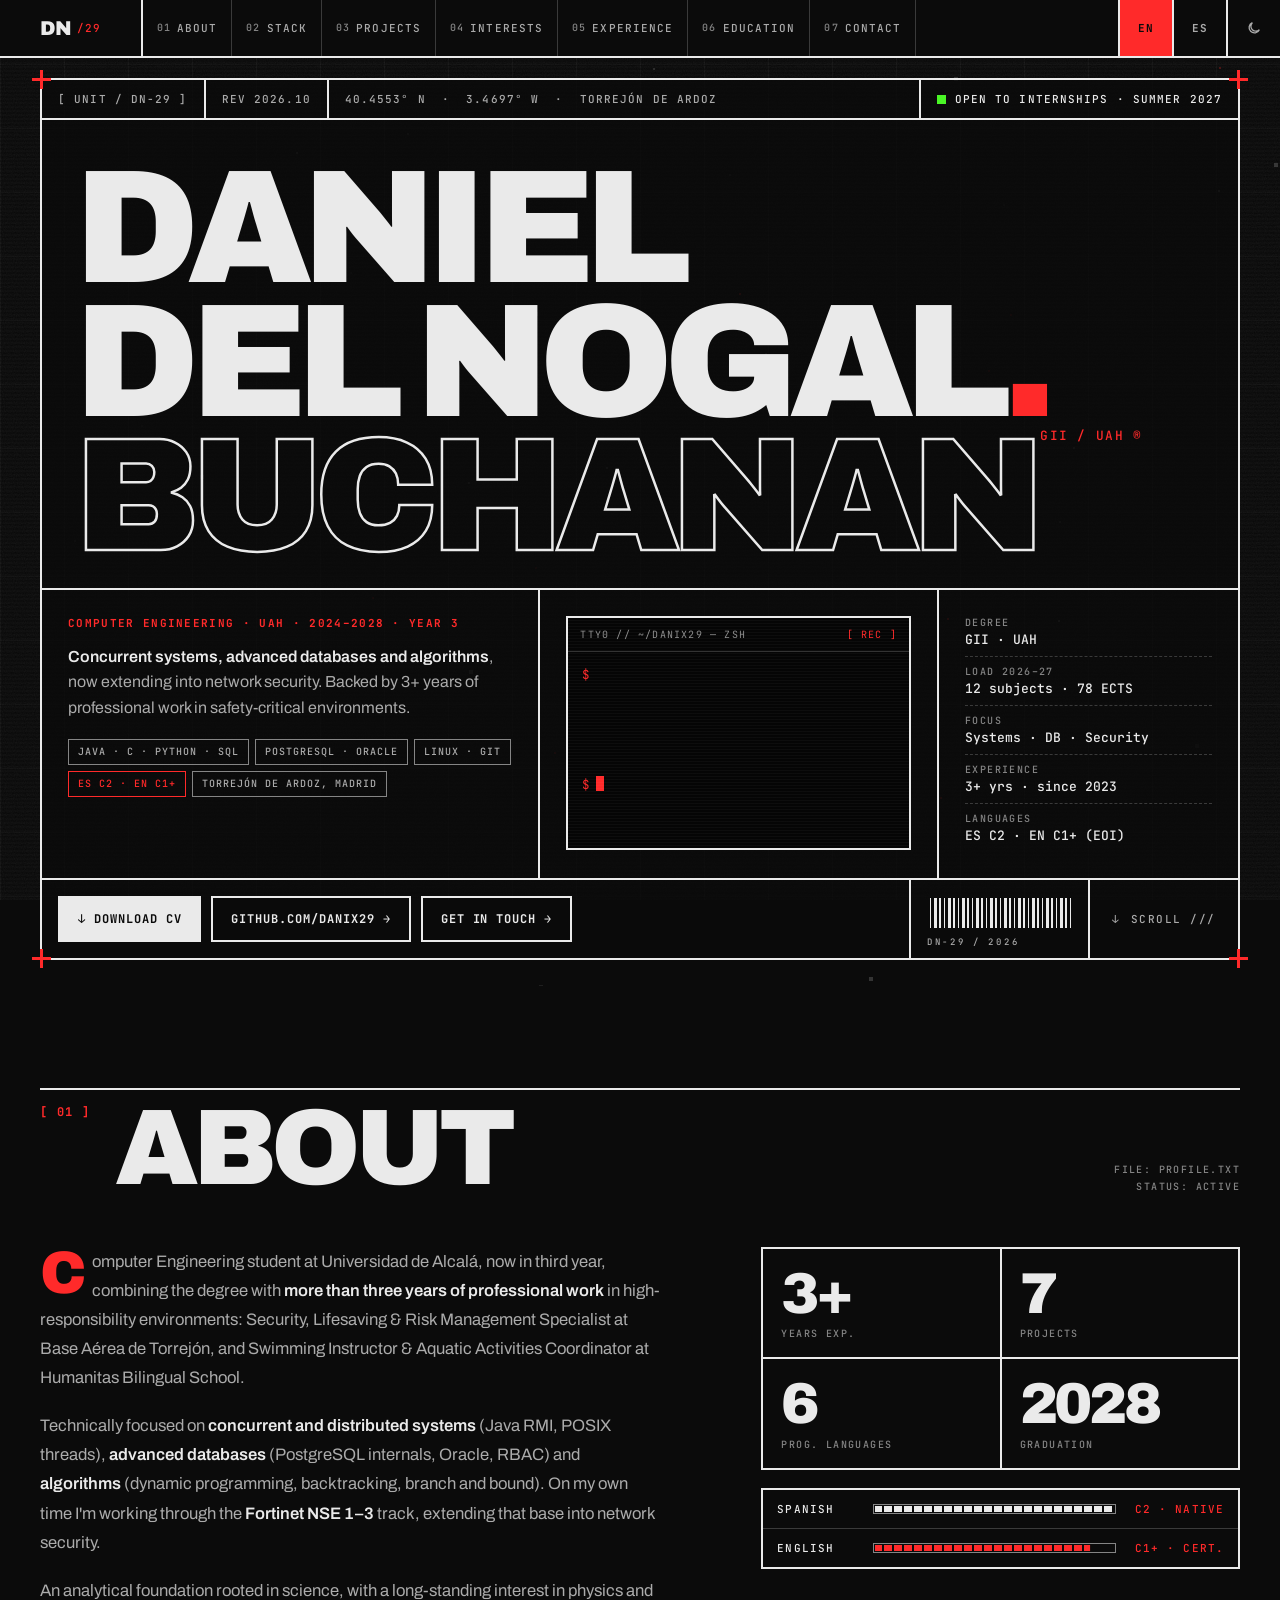
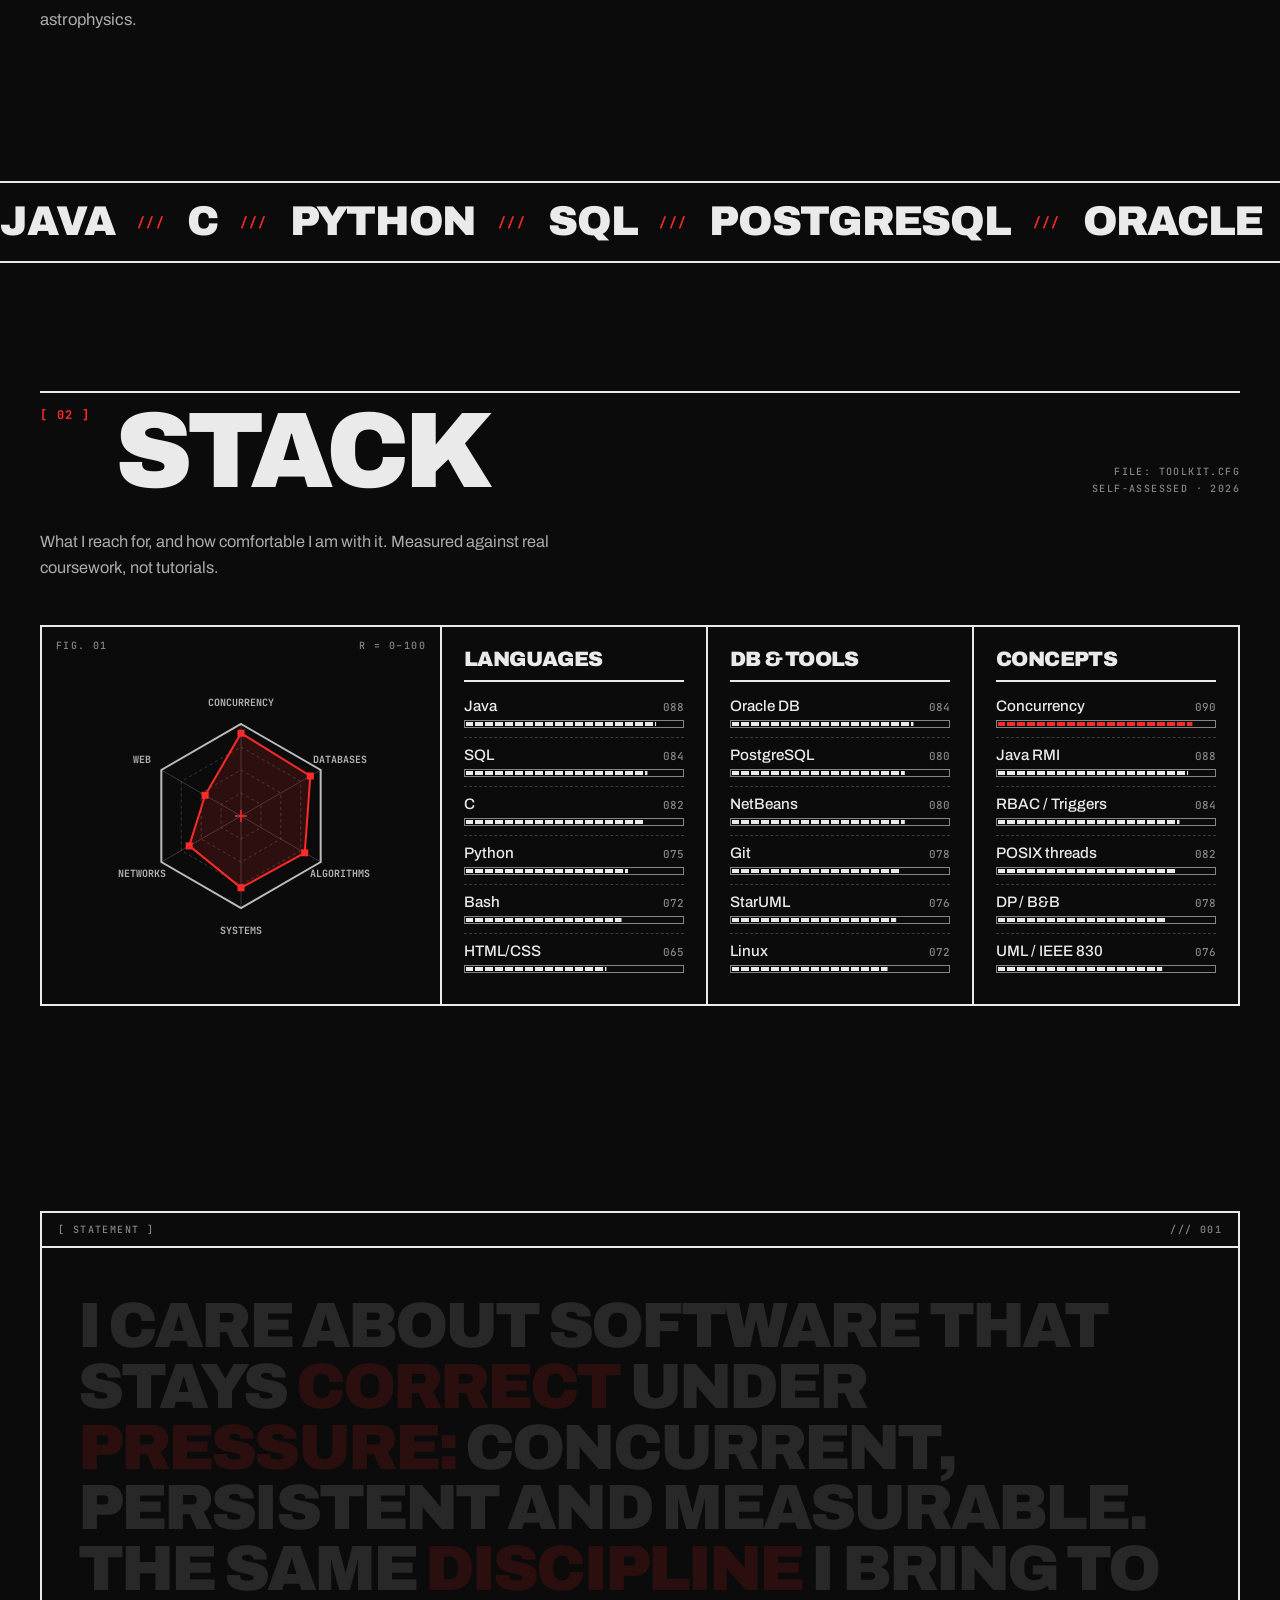
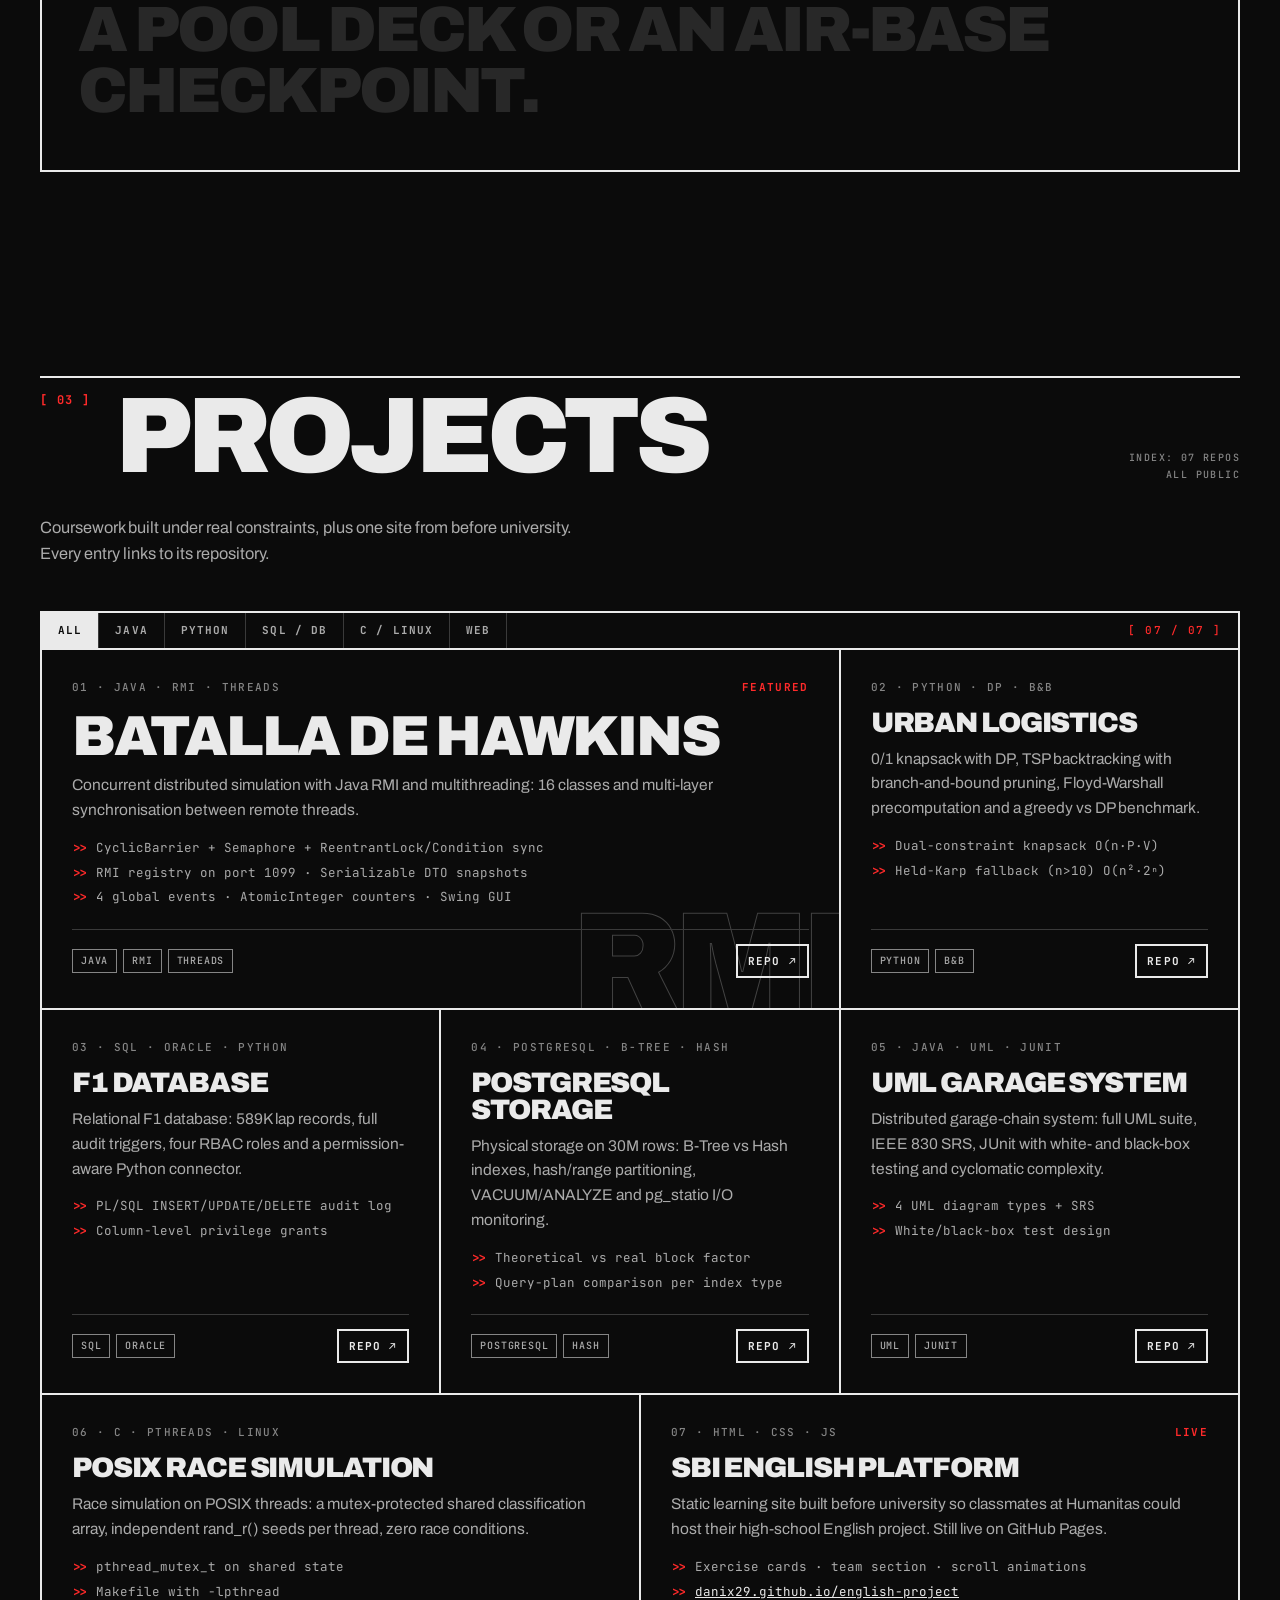
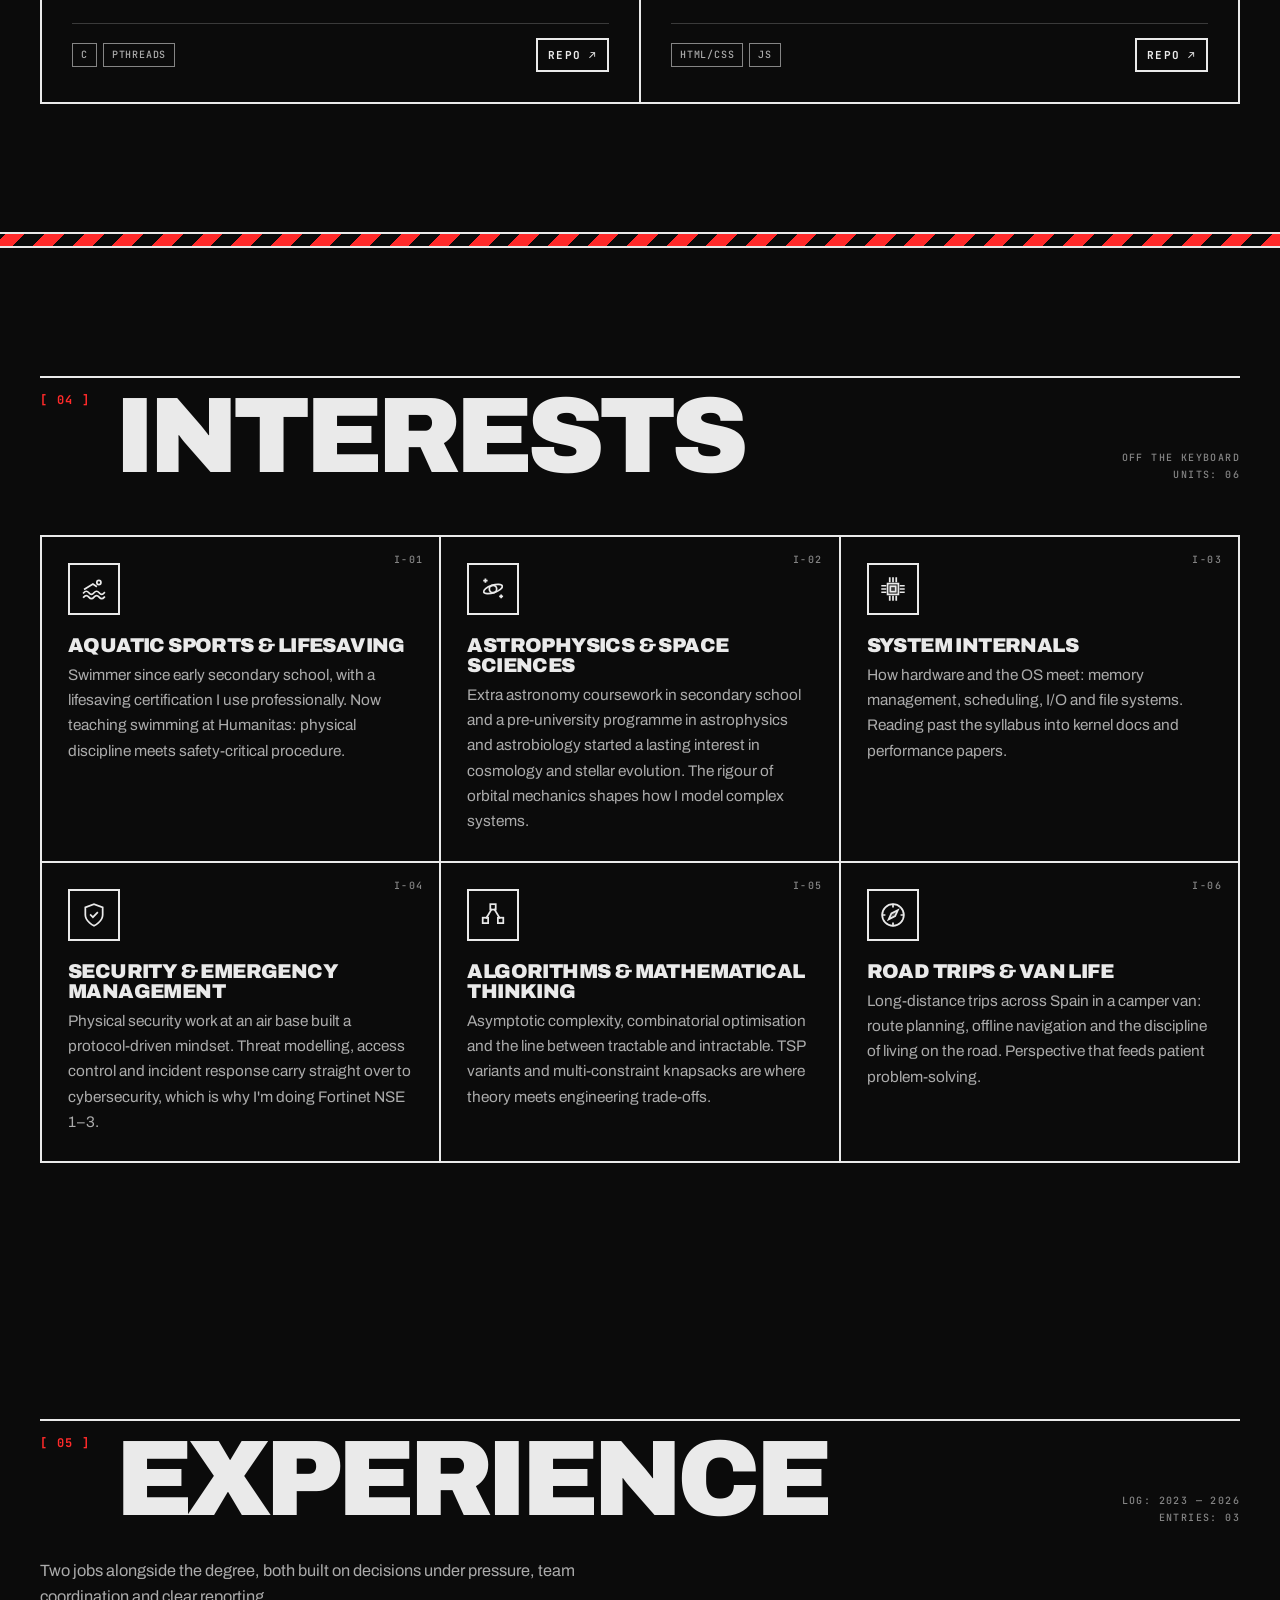
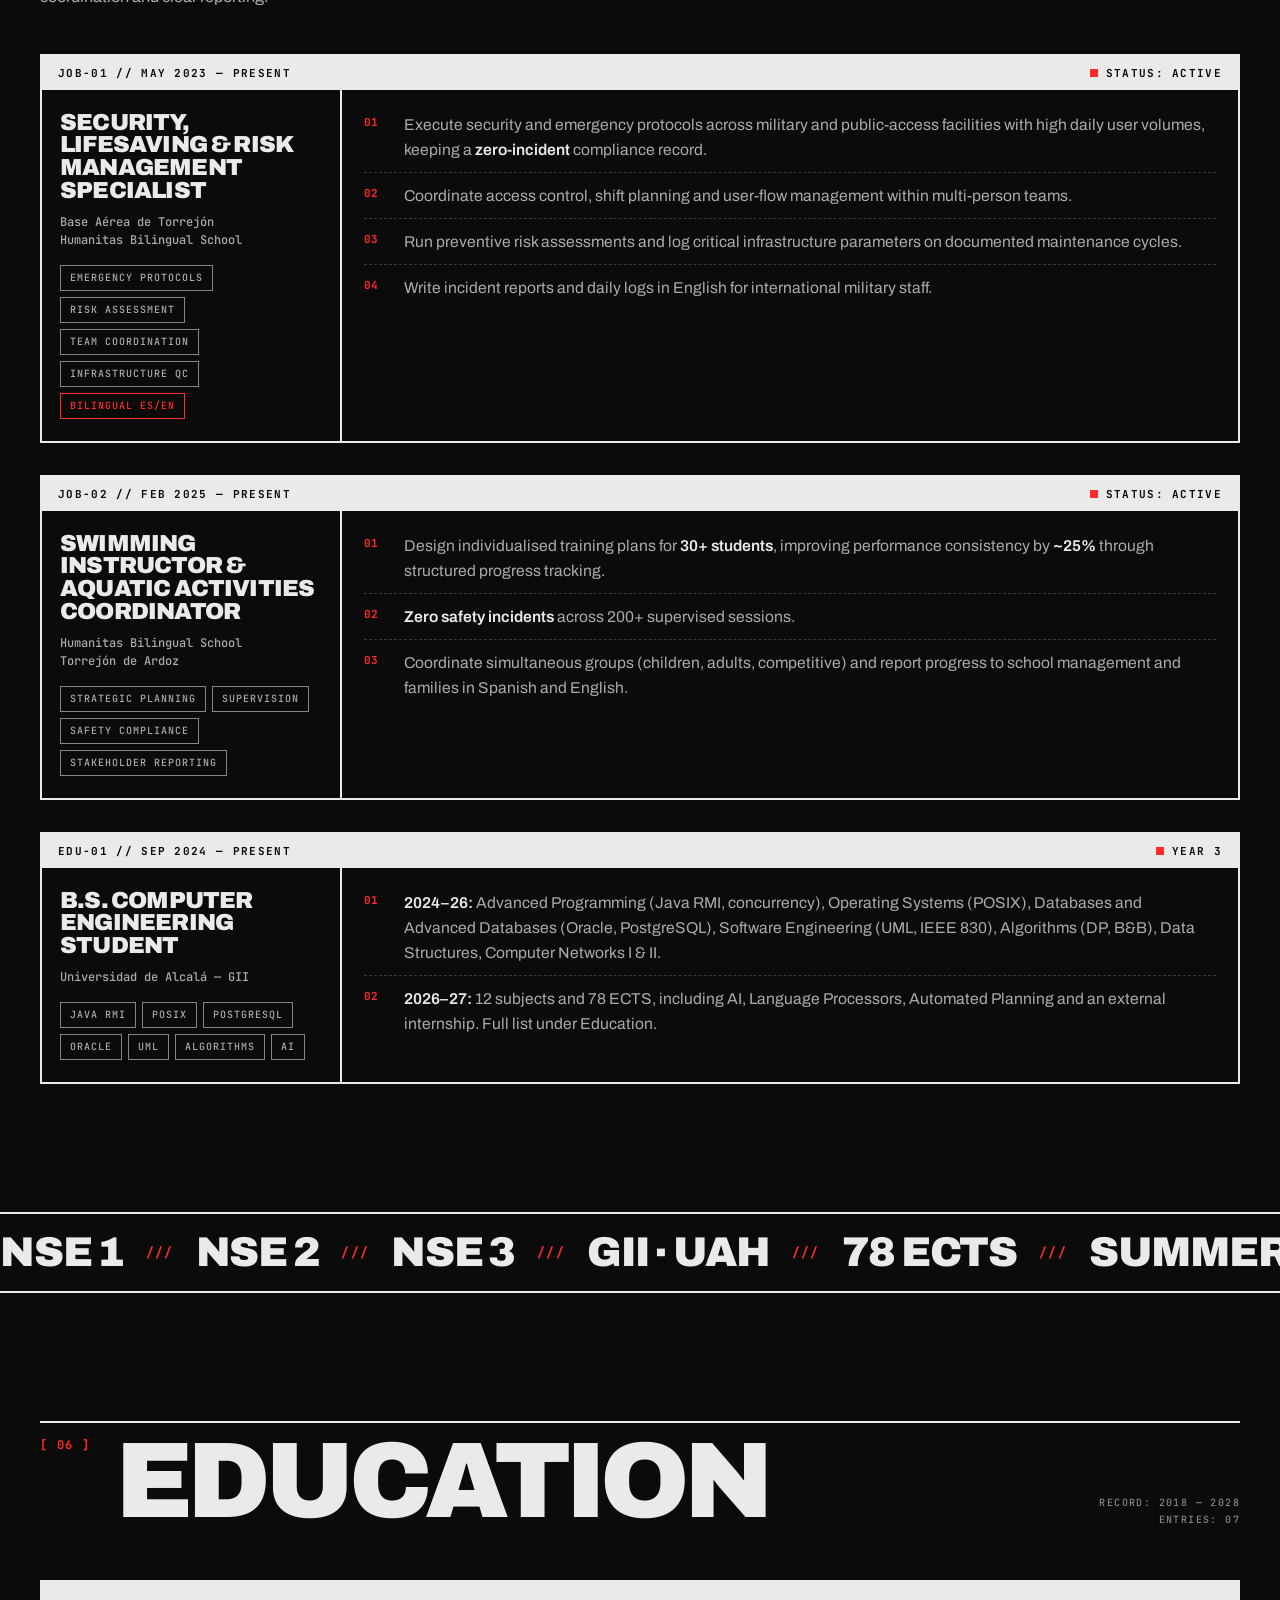
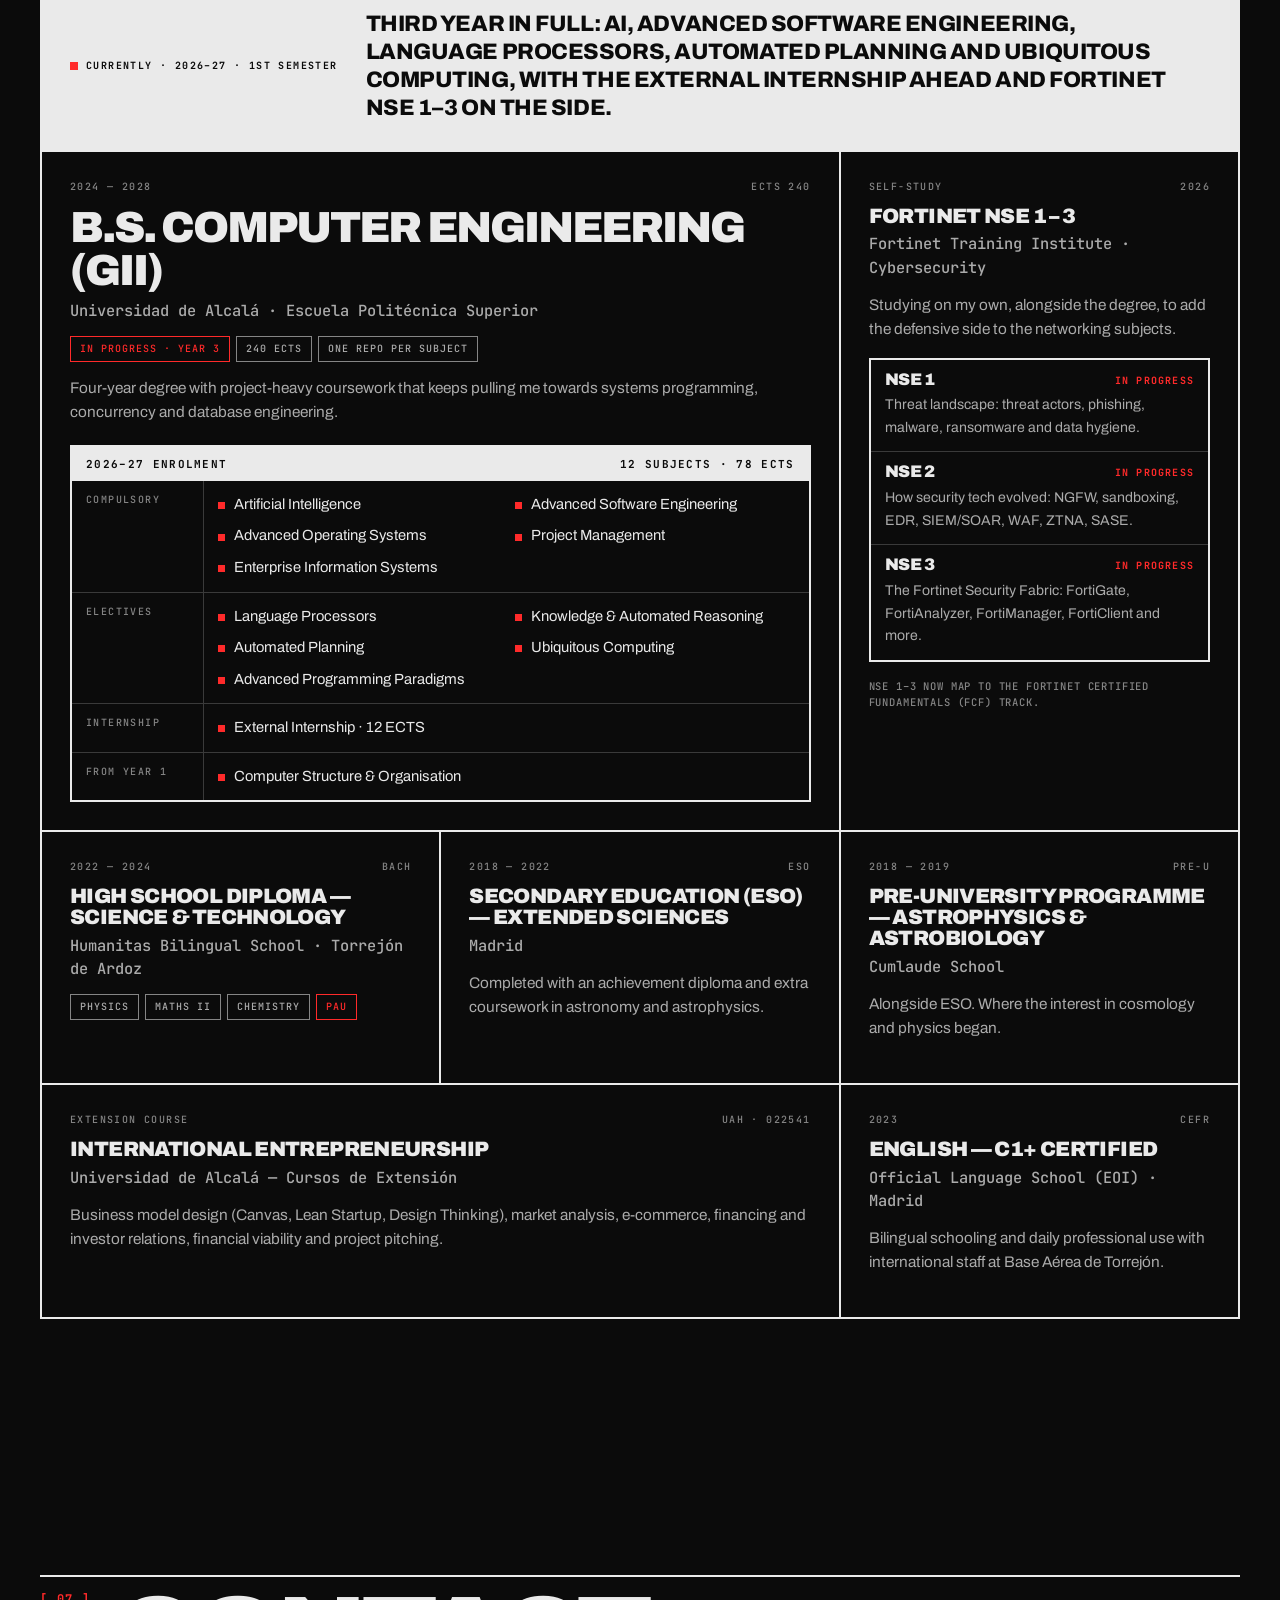
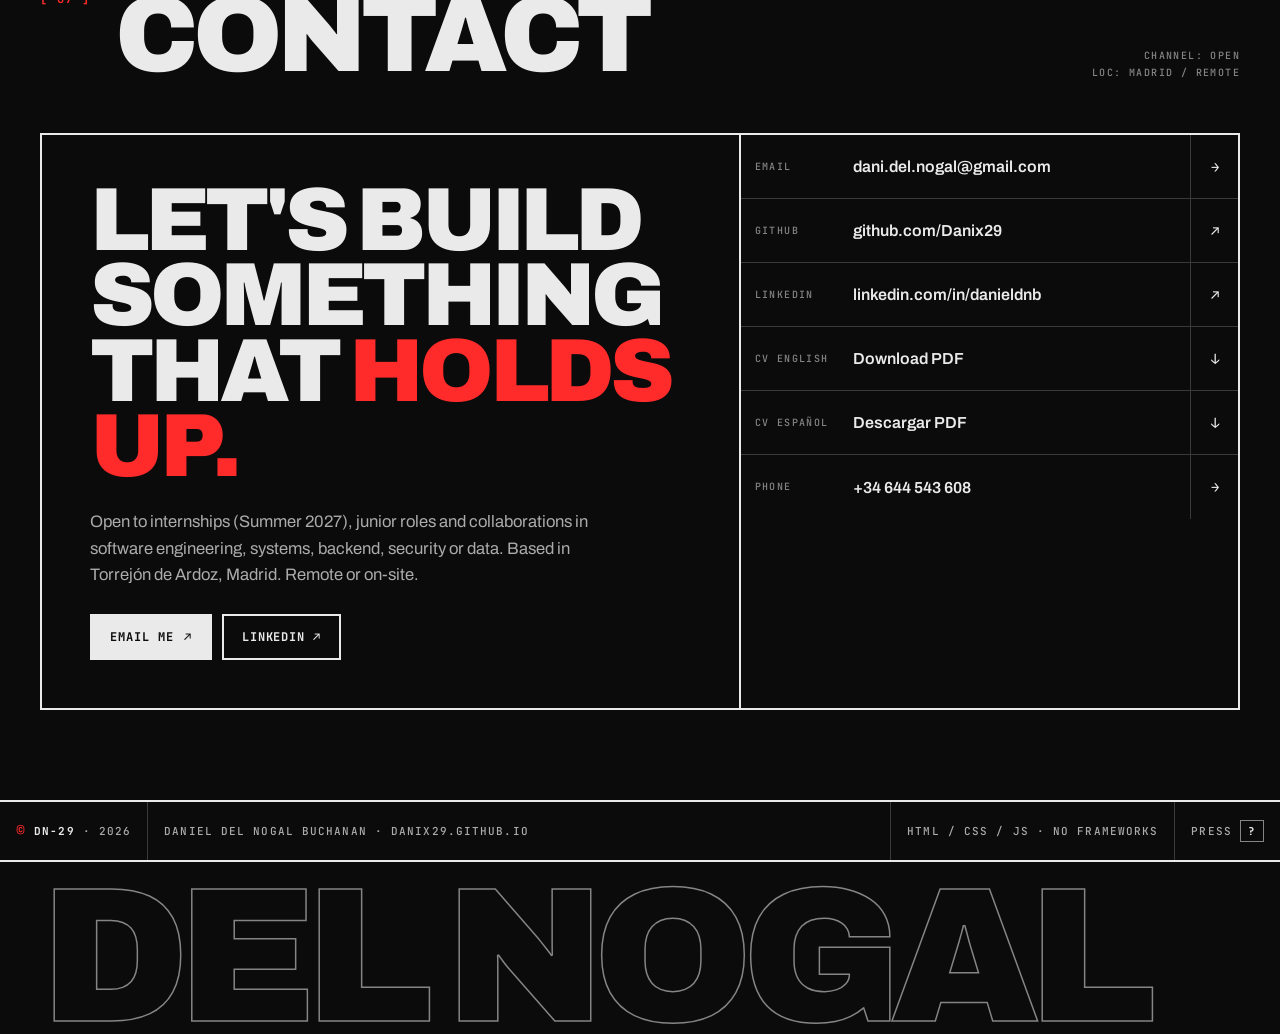
==== commit 23589698: "Redesign portfolio: industrial brutalist theme + boot intro - Full brutalist rework: zero radius, 2p" ====
--- a/index.html
+++ b/index.html
@@ -1,1351 +1,1709 @@
 <!DOCTYPE html>
-<html lang="en" data-theme="dark">
+<html lang="en" class="lang-en">
 <head>
 <meta charset="UTF-8"/>
 <meta name="viewport" content="width=device-width, initial-scale=1.0"/>
-<meta name="description" content="Daniel Del Nogal Buchanan — B.S. Computer Engineering @ UAH. Concurrent systems, databases, algorithms."/>
 <title>Daniel Del Nogal Buchanan</title>
+<meta name="description" content="Daniel Del Nogal Buchanan — Computer Engineering student at Universidad de Alcalá (Year 3). Concurrent systems, advanced databases, algorithms and network security."/>
+<meta name="theme-color" content="#0B0B0B"/>
+<link rel="icon" href="favicon.svg" type="image/svg+xml"/>
+
+<meta property="og:title" content="Daniel Del Nogal Buchanan — Computer Engineering @ UAH"/>
+<meta property="og:description" content="Concurrent systems · Advanced databases · Algorithms · Network security (Fortinet NSE 1–3) · 3+ years of professional work in safety-critical environments."/>
+<meta property="og:type" content="website"/>
+<meta property="og:url" content="https://danix29.github.io"/>
+<meta property="og:image" content="https://capsule-render.vercel.app/api?type=rect&color=0B0B0B&height=400&section=header&text=DANIEL%20DEL%20NOGAL%20BUCHANAN&fontSize=40&fontColor=EAEAEA&fontAlignY=45&desc=B.S.%20COMPUTER%20ENGINEERING%20%2F%2F%20UAH&descAlignY=63&descColor=FF2A2A"/>
+<meta name="twitter:card" content="summary_large_image"/>
+
+<!-- Theme + language before first paint (no flash) -->
+<script>
+(function () {
+  var d = document.documentElement;
+  d.classList.add('js');
+  try {
+    if (localStorage.getItem('theme') === 'light') d.setAttribute('data-theme', 'light');
+    if (localStorage.getItem('lang') === 'es') { d.classList.remove('lang-en'); d.classList.add('lang-es'); d.lang = 'es'; }
+  } catch (e) {}
+  if (!window.matchMedia('(prefers-reduced-motion: reduce)').matches) d.classList.add('booting');
+})();
+</script>
+
 <link rel="preconnect" href="https://fonts.googleapis.com"/>
-<link href="https://fonts.googleapis.com/css2?family=JetBrains+Mono:wght@300;400;500;700&family=Syne:wght@400;600;700;800&display=swap" rel="stylesheet"/>
-<link rel="icon" href="favicon.svg" type="image/svg+xml"/>
+<link rel="preconnect" href="https://fonts.gstatic.com" crossorigin/>
+<link href="https://fonts.googleapis.com/css2?family=Archivo:wght@400;500;600;800;900&family=JetBrains+Mono:wght@400;500;700&display=swap" rel="stylesheet"/>
+
 <!-- GoatCounter analytics — privacy-friendly, no cookies -->
 <script data-goatcounter="https://danieldelnogal.goatcounter.com/count" async src="//gc.zgo.at/count.js"></script>
 <!-- Microsoft Clarity — heatmaps + session recordings -->
 <script type="text/javascript">(function(c,l,a,r,i,t,y){c[a]=c[a]||function(){(c[a].q=c[a].q||[]).push(arguments)};t=l.createElement(r);t.async=1;t.src="https://www.clarity.ms/tag/"+i;y=l.getElementsByTagName(r)[0];y.parentNode.insertBefore(t,y)})(window,document,"clarity","script","x1daajnt6w");</script>
-<meta property="og:title" content="Daniel Del Nogal Buchanan — Computer Engineering @ UAH"/>
-<meta property="og:description" content="Concurrent systems · Advanced databases · Algorithms · 2+ years professional experience in high-responsibility environments."/>
-<meta property="og:type" content="website"/>
-<meta property="og:url" content="https://danix29.github.io"/>
-<meta property="og:image" content="https://capsule-render.vercel.app/api?type=waving&color=1D9E75&height=400&section=header&text=Daniel%20Del%20Nogal%20Buchanan&fontSize=36&fontColor=FFFFFF&fontAlignY=45&desc=B.S.%20Computer%20Engineering%20%40%20UAH&descAlignY=65&descColor=9FE1CB"/>
-<meta name="twitter:card" content="summary_large_image"/>
-<meta name="twitter:title" content="Daniel Del Nogal Buchanan — Computer Engineering @ UAH"/>
-<meta name="twitter:description" content="Concurrent systems · Advanced databases · Algorithms"/>
-<meta name="twitter:image" content="https://capsule-render.vercel.app/api?type=waving&color=1D9E75&height=400&section=header&text=Daniel%20Del%20Nogal%20Buchanan&fontSize=36&fontColor=FFFFFF&fontAlignY=45&desc=B.S.%20Computer%20Engineering%20%40%20UAH&descAlignY=65&descColor=9FE1CB"/>
+
 <style>
+/* =====================================================================
+   INDUSTRIAL BRUTALISM / TACTICAL TELEMETRY
+   Carbon substrate · phosphor-white ink · aviation red as the only accent.
+   Light theme switches to the Swiss-print variant (paper + carbon ink).
+   ===================================================================== */
 :root {
-  --bg: #0a0e0c;
-  --bg2: #0f1510;
-  --bg3: #131a14;
-  --teal: #1d9e75;
-  --teal-light: #5dcaa5;
-  --teal-dim: #0f6e56;
-  --teal-faint: rgba(29,158,117,0.08);
-  --teal-border: rgba(29,158,117,0.2);
-  --text: #e8f0eb;
-  --text2: #8fa898;
-  --text3: #4d6457;
-  --mono: 'JetBrains Mono', monospace;
-  --sans: 'Syne', sans-serif;
-}
-*, *::before, *::after { box-sizing: border-box; margin: 0; padding: 0; }
-html { scroll-behavior: smooth; }
-body { background: var(--bg); color: var(--text); font-family: var(--mono); font-size: 14px; line-height: 1.7; overflow-x: hidden; }
-
-/* LANG TOGGLE */
-body.lang-en .es { display: none !important; }
-body.lang-es .en { display: none !important; }
-
-/* SCROLLBAR */
-::-webkit-scrollbar { width: 4px; }
-::-webkit-scrollbar-track { background: var(--bg); }
-::-webkit-scrollbar-thumb { background: var(--teal-dim); border-radius: 2px; }
-
-/* SCROLL PROGRESS */
-#progress { position: fixed; top: 0; left: 0; height: 2px; width: 0%; background: var(--teal); z-index: 300; transition: width 0.1s linear; }
-
-/* NAV */
-nav {
-  position: fixed; top: 0; left: 0; right: 0; z-index: 100;
-  display: flex; align-items: center; justify-content: space-between;
-  padding: 0 3rem; height: 56px;
-  background: rgba(10,14,12,0.90); backdrop-filter: blur(12px);
-  border-bottom: 1px solid var(--teal-border);
-}
-.nav-logo { font-family: var(--sans); font-weight: 700; font-size: 15px; color: var(--teal-light); letter-spacing: 0.04em; text-decoration: none; }
-.nav-links { display: flex; gap: 1.5rem; list-style: none; }
-.nav-links a { color: var(--text2); text-decoration: none; font-size: 11px; letter-spacing: 0.08em; text-transform: uppercase; transition: color 0.2s; }
-.nav-links a:hover { color: var(--teal-light); }
-.nav-lang { display: flex; gap: 0.5rem; }
-.lang-btn { font-family: var(--mono); font-size: 11px; padding: 3px 10px; border: 1px solid var(--teal-border); background: transparent; color: var(--text3); cursor: pointer; border-radius: 3px; transition: all 0.2s; letter-spacing: 0.06em; }
-.lang-btn.active, .lang-btn:hover { border-color: var(--teal); color: var(--teal-light); background: var(--teal-faint); }
-
-/* HERO */
-#hero {
-  min-height: 100vh; display: flex; flex-direction: column; justify-content: center;
-  padding: 6rem 4rem 4rem;
-  position: relative; overflow: hidden;
-}
-.hero-grid { position: absolute; inset: 0; opacity: 0.03; pointer-events: none;
-  background-image: linear-gradient(var(--teal) 1px, transparent 1px), linear-gradient(90deg, var(--teal) 1px, transparent 1px);
-  background-size: 40px 40px; }
-.hero-glow { position: absolute; top: 20%; left: -10%; width: 500px; height: 500px;
-  background: radial-gradient(circle, rgba(29,158,117,0.12) 0%, transparent 70%); pointer-events: none; }
-.hero-glow2 { position: absolute; bottom: 10%; right: -5%; width: 400px; height: 400px;
-  background: radial-gradient(circle, rgba(29,158,117,0.07) 0%, transparent 70%); pointer-events: none; }
-.hero-tag { font-size: 11px; color: var(--teal); letter-spacing: 0.15em; text-transform: uppercase; margin-bottom: 1.5rem;
-  display: flex; align-items: center; gap: 0.75rem; }
-.hero-tag::before { content: ''; display: inline-block; width: 32px; height: 1px; background: var(--teal); }
-.hero-name { font-family: var(--sans); font-size: clamp(3rem, 7vw, 6rem); font-weight: 800; line-height: 0.95;
-  color: var(--text); letter-spacing: -0.02em; margin-bottom: 1.5rem; }
-.hero-name span { color: var(--teal); }
-.hero-sub { font-size: 13px; color: var(--text2); max-width: 560px; margin-bottom: 2rem; line-height: 1.8; }
-.hero-sub .es { font-style: italic; color: var(--text3); font-size: 12px; }
-.hero-badges { display: flex; flex-wrap: wrap; gap: 0.5rem; margin-bottom: 2rem; }
-.badge { font-size: 11px; padding: 4px 12px; border: 1px solid var(--teal-border); color: var(--text2); border-radius: 2px; background: var(--teal-faint); letter-spacing: 0.06em; }
-
-/* TERMINAL HERO */
-.hero-terminal { max-width: 480px; margin-bottom: 2.5rem; border: 1px solid var(--teal-border); border-radius: 4px; background: var(--bg2); overflow: hidden; }
-.t-bar { display: flex; align-items: center; gap: 0.4rem; padding: 0.6rem 0.9rem; background: var(--bg3); border-bottom: 1px solid var(--teal-border); }
-.t-dot { width: 10px; height: 10px; border-radius: 50%; }
-.t-dot.red { background: #ff5f57; }
-.t-dot.yellow { background: #ffbd2e; }
-.t-dot.green { background: #28ca41; }
-.t-title { margin-left: 0.5rem; font-size: 11px; color: var(--text3); letter-spacing: 0.06em; }
-.t-body { padding: 0.9rem 1.1rem; font-size: 12px; line-height: 1.9; }
-.t-line { display: flex; align-items: center; gap: 0.5rem; }
-.t-prompt { color: var(--teal); user-select: none; }
-.t-cmd { color: var(--text); }
-.t-out { color: var(--text2); padding-left: 1.1rem; }
-.t-cursor { display: inline-block; width: 8px; height: 14px; background: var(--teal); vertical-align: middle; margin-left: 2px; animation: blink 1.1s step-end infinite; }
-@keyframes blink { 0%,100%{opacity:1} 50%{opacity:0} }
-
-.hero-cta { display: flex; gap: 1rem; flex-wrap: wrap; position: relative; z-index: 1; }
-.btn { font-family: var(--mono); font-size: 12px; padding: 10px 24px; text-decoration: none; letter-spacing: 0.08em; border-radius: 2px; transition: all 0.2s; display: inline-flex; align-items: center; gap: 0.5rem; }
-.btn-primary { background: var(--teal); color: #0a0e0c; border: 1px solid var(--teal); font-weight: 700; }
-.btn-primary:hover { background: var(--teal-light); border-color: var(--teal-light); }
-.btn-outline { background: transparent; color: var(--teal-light); border: 1px solid var(--teal-border); }
-.btn-outline:hover { border-color: var(--teal); background: var(--teal-faint); }
-.hero-scroll { position: absolute; bottom: 2rem; left: 4rem; font-size: 10px; color: var(--text3); letter-spacing: 0.12em; text-transform: uppercase; display: flex; align-items: center; gap: 0.75rem; pointer-events: none; }
-.hero-scroll::after { content: ''; display: block; width: 1px; height: 48px; background: linear-gradient(to bottom, var(--teal), transparent); }
-
-/* SECTIONS */
-section { padding: 6rem 4rem; max-width: 1100px; margin: 0 auto; }
-.sec-header { display: flex; align-items: center; gap: 1rem; margin-bottom: 3rem; }
-.sec-num { font-size: 11px; color: var(--teal); letter-spacing: 0.1em; }
-.sec-title { font-family: var(--sans); font-size: 1.6rem; font-weight: 700; color: var(--text); }
-.sec-line { flex: 1; height: 1px; background: linear-gradient(to right, var(--teal-border), transparent); }
-
-/* ABOUT */
-.about-grid { display: grid; grid-template-columns: 1fr 1fr; gap: 3rem; align-items: start; }
-.about-text p { color: var(--text2); margin-bottom: 1rem; font-size: 13px; line-height: 1.9; }
-.about-text p.es { font-style: italic; }
-.about-stats { display: grid; grid-template-columns: 1fr 1fr; gap: 1px; background: var(--teal-border); border: 1px solid var(--teal-border); }
-.stat-box { background: var(--bg2); padding: 1.25rem; }
-.stat-n { font-family: var(--sans); font-size: 2rem; font-weight: 700; color: var(--teal); line-height: 1; margin-bottom: 0.25rem; }
-.stat-l { font-size: 11px; color: var(--text3); letter-spacing: 0.08em; text-transform: uppercase; }
-.about-langs { margin-top: 1.5rem; }
-.lang-row { display: flex; align-items: center; gap: 1rem; margin-bottom: 0.75rem; }
-.lang-name { font-size: 12px; color: var(--text2); width: 70px; }
-.lang-bar { flex: 1; height: 3px; background: var(--bg3); border-radius: 2px; overflow: hidden; }
-.lang-fill { height: 100%; background: var(--teal); border-radius: 2px; }
-.lang-lv { font-size: 11px; color: var(--teal); width: 36px; text-align: right; }
-
-/* EXPERIENCE */
-.exp-list { display: flex; flex-direction: column; gap: 0; }
-.exp-item { display: grid; grid-template-columns: 180px 1fr; gap: 2rem; padding: 2rem 0; border-bottom: 1px solid var(--teal-border); position: relative; }
-.exp-item:last-child { border-bottom: none; }
-.exp-item::before { content: ''; position: absolute; left: -4rem; top: 2rem; width: 1px; height: calc(100% - 2rem); background: linear-gradient(to bottom, var(--teal-dim), transparent); }
-.exp-date { font-size: 11px; color: var(--text3); letter-spacing: 0.06em; padding-top: 4px; }
-.exp-date .dot { display: inline-block; width: 6px; height: 6px; border-radius: 50%; background: var(--teal); margin-right: 0.5rem; vertical-align: middle; }
-.exp-role { font-family: var(--sans); font-size: 1rem; font-weight: 600; color: var(--text); margin-bottom: 0.25rem; }
-.exp-org { font-size: 12px; color: var(--teal); margin-bottom: 0.75rem; letter-spacing: 0.04em; }
-.exp-desc { font-size: 12px; color: var(--text2); line-height: 1.9; margin-bottom: 0.75rem; }
-.exp-desc .es { font-style: italic; }
-.exp-tags { display: flex; flex-wrap: wrap; gap: 0.4rem; }
-.tag { font-size: 10px; padding: 2px 8px; border: 1px solid var(--teal-border); color: var(--text3); border-radius: 2px; letter-spacing: 0.06em; }
-
-/* EDUCATION */
-.edu-list { display: flex; flex-direction: column; gap: 0; }
-.edu-item { display: grid; grid-template-columns: 180px 1fr; gap: 2rem; padding: 2rem 0; border-bottom: 1px solid var(--teal-border); position: relative; }
-.edu-item:last-child { border-bottom: none; }
-.edu-item::before { content: ''; position: absolute; left: -4rem; top: 2rem; width: 1px; height: calc(100% - 2rem); background: linear-gradient(to bottom, var(--teal-dim), transparent); }
-.edu-date { font-size: 11px; color: var(--text3); letter-spacing: 0.06em; padding-top: 4px; }
-.edu-date .dot { display: inline-block; width: 6px; height: 6px; border-radius: 50%; background: var(--teal); margin-right: 0.5rem; vertical-align: middle; }
-.edu-content {}
-.edu-degree { font-family: var(--sans); font-size: 1rem; font-weight: 600; color: var(--text); margin-bottom: 0.25rem; }
-.edu-institution { font-size: 12px; color: var(--teal); margin-bottom: 0.75rem; letter-spacing: 0.04em; }
-.edu-desc { font-size: 12px; color: var(--text2); line-height: 1.9; margin-bottom: 0.75rem; }
-.edu-desc .es { font-style: italic; }
-.edu-chips { display: flex; flex-wrap: wrap; gap: 0.4rem; margin-bottom: 0.75rem; }
-.edu-chip { font-size: 10px; padding: 3px 10px; border: 1px solid var(--teal-border); color: var(--text2); border-radius: 2px; background: var(--teal-faint); letter-spacing: 0.05em; }
-.edu-chip.current { border-color: var(--teal); color: var(--teal-light); }
-.edu-subjects { display: grid; grid-template-columns: 1fr 1fr; gap: 0.3rem 1.5rem; margin-top: 0.5rem; }
-.edu-subject { font-size: 11px; color: var(--text3); display: flex; align-items: center; gap: 0.4rem; }
-.edu-subject::before { content: '·'; color: var(--teal); }
-
-/* STACK */
-.stack-grid { display: grid; grid-template-columns: repeat(3, 1fr); gap: 1px; background: var(--teal-border); border: 1px solid var(--teal-border); }
-.stack-cat { background: var(--bg2); padding: 1.5rem; }
-.stack-cat-title { font-size: 10px; color: var(--teal); letter-spacing: 0.12em; text-transform: uppercase; margin-bottom: 1rem; }
-.stack-items { display: flex; flex-direction: column; gap: 0.6rem; }
-.stack-row { display: flex; align-items: center; justify-content: space-between; }
-.stack-name { font-size: 12px; color: var(--text2); }
-.stack-bar { width: 80px; height: 2px; background: var(--bg3); border-radius: 1px; overflow: hidden; }
-.stack-fill { height: 100%; background: var(--teal); border-radius: 1px; transition: width 1s ease; }
-
-/* PROJECTS */
-.proj-grid { display: grid; grid-template-columns: 1fr 1fr; gap: 1px; background: var(--teal-border); border: 1px solid var(--teal-border); }
-.proj-card { background: var(--bg2); padding: 1.75rem; transition: background 0.2s; position: relative; overflow: hidden; display: flex; flex-direction: column; }
-.proj-card:hover { background: var(--bg3); }
-.proj-card::before { content: ''; position: absolute; top: 0; left: 0; right: 0; height: 2px; background: var(--teal); transform: scaleX(0); transform-origin: left; transition: transform 0.3s; }
-.proj-card:hover::before { transform: scaleX(1); }
-.proj-num { font-size: 10px; color: var(--text3); letter-spacing: 0.1em; margin-bottom: 0.75rem; }
-.proj-name { font-family: var(--sans); font-size: 1rem; font-weight: 600; color: var(--text); margin-bottom: 0.5rem; }
-.proj-desc { font-size: 12px; color: var(--text2); line-height: 1.8; margin-bottom: 0.75rem; }
-.proj-desc .es { font-style: italic; }
-.proj-highlights { list-style: none; margin-bottom: 1rem; flex: 1; }
-.proj-highlights li { font-size: 11px; color: var(--text3); line-height: 1.7; padding-left: 1rem; position: relative; }
-.proj-highlights li::before { content: '›'; position: absolute; left: 0; color: var(--teal); font-weight: 700; }
-.proj-footer { display: flex; align-items: center; justify-content: space-between; margin-top: auto; }
-.proj-stack { display: flex; flex-wrap: wrap; gap: 0.3rem; }
-.proj-tag { font-size: 10px; color: var(--teal); letter-spacing: 0.06em; }
-.proj-link { font-size: 11px; color: var(--teal); text-decoration: none; padding: 4px 10px; border: 1px solid var(--teal-border); border-radius: 2px; transition: all 0.2s; letter-spacing: 0.06em; }
-.proj-link:hover { background: var(--teal-faint); color: var(--teal-light); border-color: var(--teal); }
-
-/* INTERESTS */
-.interests-grid { display: grid; grid-template-columns: repeat(3, 1fr); gap: 1px; background: var(--teal-border); border: 1px solid var(--teal-border); }
-.interest-card { background: var(--bg2); padding: 1.75rem; transition: background 0.2s; position: relative; overflow: hidden; }
-.interest-card:hover { background: var(--bg3); }
-.interest-card::before { content: ''; position: absolute; top: 0; left: 0; right: 0; height: 2px; background: var(--teal); transform: scaleX(0); transform-origin: left; transition: transform 0.3s; }
-.interest-card:hover::before { transform: scaleX(1); }
-.interest-icon {
-  width: 46px; height: 46px; margin-bottom: 1.1rem;
-  display: flex; align-items: center; justify-content: center;
-  background: var(--teal-faint); border: 1px solid var(--teal-border); border-radius: 4px;
-  transition: border-color 0.3s, background 0.3s, box-shadow 0.3s;
-}
-.interest-icon svg { width: 24px; height: 24px; color: var(--teal); display: block; transition: transform 0.3s, color 0.3s; }
-.interest-card:hover .interest-icon { border-color: var(--teal); box-shadow: 0 0 16px rgba(29,158,117,0.22); }
-.interest-card:hover .interest-icon svg { transform: scale(1.12); color: var(--teal-light); }
-.interest-name { font-family: var(--sans); font-size: 0.9rem; font-weight: 600; color: var(--text); margin-bottom: 0.5rem; }
-.interest-desc { font-size: 12px; color: var(--text2); line-height: 1.8; }
-.interest-desc .es { font-style: italic; }
-
-/* CONTACT */
-.contact-grid { display: grid; grid-template-columns: 1fr 1fr; gap: 3rem; align-items: start; }
-.contact-text p { color: var(--text2); font-size: 13px; line-height: 1.9; margin-bottom: 1rem; }
-.contact-text p.es { font-style: italic; }
-.contact-links { display: flex; flex-direction: column; gap: 0; border: 1px solid var(--teal-border); }
-.contact-link { display: flex; align-items: center; justify-content: space-between; padding: 1rem 1.25rem; border-bottom: 1px solid var(--teal-border); text-decoration: none; transition: background 0.2s; }
-.contact-link:last-child { border-bottom: none; }
-.contact-link:hover { background: var(--teal-faint); box-shadow: inset 3px 0 0 var(--teal); }
-.contact-link-label { font-size: 10px; color: var(--text3); letter-spacing: 0.1em; text-transform: uppercase; }
-.contact-link-val { font-size: 12px; color: var(--teal-light); }
-.contact-link-arrow { color: var(--text3); font-size: 12px; transition: transform 0.2s; }
-.contact-link:hover .contact-link-arrow { transform: translateX(4px); color: var(--teal); }
-
-/* CALLOUT */
-.callout { border: 1px solid var(--teal-border); background: var(--bg2); border-left: 3px solid var(--teal); padding: 1.25rem 1.5rem; margin-top: 2rem; border-radius: 0 2px 2px 0; }
-.callout-label { font-size: 10px; color: var(--teal); letter-spacing: 0.12em; text-transform: uppercase; margin-bottom: 0.4rem; }
-.callout-text { font-size: 12px; color: var(--text2); line-height: 1.8; }
-.callout-text .es { font-style: italic; }
-
-/* FOOTER */
-footer { border-top: 1px solid var(--teal-border); padding: 2rem 4rem; display: flex; justify-content: space-between; align-items: center; }
-.footer-text { font-size: 11px; color: var(--text3); letter-spacing: 0.06em; }
-.footer-text span { color: var(--teal); }
-
-/* FADE IN */
-.fade-in { opacity: 0; transform: translateY(20px); transition: opacity 0.6s ease, transform 0.6s ease; }
-.fade-in.visible { opacity: 1; transform: translateY(0); }
-
-/* HAMBURGER */
-.hamburger { display: none; flex-direction: column; gap: 5px; cursor: pointer; background: transparent; border: none; padding: 4px; }
-.hamburger span { display: block; width: 22px; height: 2px; background: var(--teal-light); border-radius: 1px; transition: all 0.3s; }
-.hamburger.open span:nth-child(1) { transform: translateY(7px) rotate(45deg); }
-.hamburger.open span:nth-child(2) { opacity: 0; transform: scaleX(0); }
-.hamburger.open span:nth-child(3) { transform: translateY(-7px) rotate(-45deg); }
-
-/* MOBILE NAV */
-.mobile-nav { display: none; position: fixed; top: 56px; left: 0; right: 0; background: rgba(10,14,12,0.97); backdrop-filter: blur(12px); border-bottom: 1px solid var(--teal-border); z-index: 99; padding: 1.5rem 2rem; }
-.mobile-nav.open { display: block; }
-.mobile-nav ul { list-style: none; display: flex; flex-direction: column; gap: 1.1rem; }
-.mobile-nav a { color: var(--text2); text-decoration: none; font-size: 13px; letter-spacing: 0.1em; text-transform: uppercase; transition: color 0.2s; display: block; padding: 0.25rem 0; }
-.mobile-nav a:hover { color: var(--teal-light); }
-.mobile-nav .mobile-lang { display: flex; gap: 0.5rem; padding-top: 0.5rem; border-top: 1px solid var(--teal-border); margin-top: 0.5rem; }
-
-/* SCROLL TO TOP */
-#scroll-top { position: fixed; bottom: 2rem; right: 2rem; width: 38px; height: 38px; background: var(--bg2); border: 1px solid var(--teal-border); color: var(--teal); font-size: 16px; cursor: pointer; border-radius: 2px; display: none; align-items: center; justify-content: center; z-index: 50; transition: all 0.2s; font-family: var(--mono); }
-#scroll-top:hover { background: var(--teal); color: #0a0e0c; border-color: var(--teal); }
-#scroll-top.visible { display: flex; }
-
-/* CURSOR GLOW */
-#cursor-glow {
-  position: fixed; width: 40px; height: 40px; border-radius: 50%;
-  background: radial-gradient(circle, rgba(29,158,117,0.32) 0%, transparent 70%);
-  pointer-events: none; z-index: 9999;
-  transform: translate(-50%, -50%);
-  transition: width 0.2s ease, height 0.2s ease, background 0.2s ease;
-  will-change: left, top;
-}
-#cursor-glow.cursor-big {
-  width: 80px; height: 80px;
-  background: radial-gradient(circle, rgba(29,158,117,0.16) 0%, transparent 70%);
-}
-
-/* 3D CARD TILT */
-.proj-card, .interest-card { will-change: transform; }
-
-/* BUTTON RIPPLE */
-.btn .ripple {
-  position: absolute; width: 4px; height: 4px; border-radius: 50%;
-  background: rgba(255,255,255,0.45); transform: scale(0);
-  animation: ripple-anim 0.6s linear; pointer-events: none;
-}
-@keyframes ripple-anim { to { transform: scale(140); opacity: 0; } }
-
-/* NAV LINK UNDERLINE SLIDE */
-.nav-links a { position: relative; }
-.nav-links a::after {
-  content: ''; position: absolute; bottom: -2px; left: 0;
-  width: 0; height: 1px; background: var(--teal);
-  transition: width 0.25s ease;
-}
-.nav-links a:hover::after { width: 100%; }
-
-/* HERO PARTICLES CANVAS */
-#hero { isolation: isolate; }
-#hero-canvas { position: absolute; inset: 0; pointer-events: none; z-index: 0; }
-
-/* ANIMATED BARS */
-.stack-fill, .lang-fill { transition: width 1.1s cubic-bezier(0.25, 0.46, 0.45, 0.94) !important; }
-
-/* LIGHT MODE */
-html[data-theme="light"] {
-  --bg: #f4faf7; --bg2: #eaf5ef; --bg3: #ddf0e6;
-  --teal: #0e7a58; --teal-light: #0b6347; --teal-dim: #1d9e75;
-  --teal-faint: rgba(14,122,88,0.08); --teal-border: rgba(14,122,88,0.22);
-  --text: #0c1f18; --text2: #2a5040; --text3: #4a7a60;
-}
-html[data-theme="light"] nav { background: rgba(244,250,247,0.93); }
-html[data-theme="light"] .mobile-nav { background: rgba(244,250,247,0.97); }
-html[data-theme="light"] #hero-canvas { opacity: 0.5; }
-html[data-theme="light"] .hero-grid { opacity: 0.06; }
-#theme-btn { font-size: 13px; padding: 3px 8px; }
-
-/* CURSOR TRAIL */
-.cursor-trail {
-  position: fixed; border-radius: 50%; pointer-events: none; z-index: 9998;
-  background: var(--teal); transform: translate(-50%,-50%);
-  will-change: left, top;
-}
-
-/* PROJECT FILTERS */
-.proj-filters { display: flex; gap: 0.5rem; flex-wrap: wrap; margin-bottom: 1.5rem; }
-.proj-filter-btn {
-  font-family: var(--mono); font-size: 10px; padding: 4px 14px;
-  border: 1px solid var(--teal-border); background: transparent;
-  color: var(--text3); cursor: pointer; border-radius: 2px;
-  letter-spacing: 0.08em; text-transform: uppercase; transition: all 0.2s;
-}
-.proj-filter-btn:hover, .proj-filter-btn.active {
-  border-color: var(--teal); color: var(--teal-light); background: var(--teal-faint);
-}
-.proj-card { transition: background 0.2s, opacity 0.35s, transform 0.35s; }
-.proj-card.hidden { opacity: 0; transform: scale(0.95); pointer-events: none; }
-
-/* SHORTCUTS MODAL */
-#shortcuts-modal {
-  display: none; position: fixed; inset: 0; background: rgba(0,0,0,0.72);
-  z-index: 10000; align-items: center; justify-content: center; backdrop-filter: blur(4px);
-}
-#shortcuts-modal.open { display: flex; }
-.shortcuts-box {
-  background: var(--bg2); border: 1px solid var(--teal-border); border-radius: 4px;
-  padding: 2rem; min-width: 320px;
-}
-.shortcuts-title { font-family: var(--sans); font-size: 1rem; font-weight: 700; color: var(--teal-light); margin-bottom: 1.25rem; }
-.shortcuts-row { display: flex; justify-content: space-between; align-items: center; padding: 0.45rem 0; border-bottom: 1px solid var(--teal-border); font-size: 12px; color: var(--text2); }
-.shortcuts-row:last-child { border-bottom: none; }
-.shortcut-key { font-family: var(--mono); font-size: 11px; background: var(--bg3); color: var(--teal-light); padding: 2px 8px; border-radius: 2px; border: 1px solid var(--teal-border); letter-spacing: 0.04em; }
-.shortcuts-close { margin-top: 1.25rem; font-size: 11px; color: var(--text3); text-align: center; }
-
-/* TECH TAG TOOLTIPS */
-.proj-tag[data-tip] { position: relative; cursor: default; }
-.proj-tag[data-tip]:hover::after {
-  content: attr(data-tip); position: absolute; bottom: 140%; left: 50%;
-  transform: translateX(-50%); background: var(--bg3); color: var(--text2);
-  font-size: 10px; padding: 4px 10px; border: 1px solid var(--teal-border);
-  border-radius: 2px; white-space: nowrap; pointer-events: none; z-index: 200;
-}
-.proj-tag[data-tip]:hover::before {
-  content: ''; position: absolute; bottom: calc(140% - 6px); left: 50%;
-  transform: translateX(-50%); border: 5px solid transparent;
-  border-top-color: var(--teal-border); pointer-events: none; z-index: 201;
-}
-
-/* SKILL RADAR */
-#skill-radar { display: block; margin: 0 auto 2.5rem; }
-
-/* PRINT */
-@media print {
-  nav, #scroll-top, #cursor-glow, .cursor-trail, #progress, .hero-scroll,
-  .hero-cta, footer, #shortcuts-modal, .proj-filters, #hero-canvas { display: none !important; }
-  * { animation: none !important; transition: none !important; }
-  body { background: #fff; color: #111; }
-  section { padding: 1rem 2rem; page-break-inside: avoid; max-width: 100%; }
-  #hero { min-height: auto; padding: 2rem; }
-  .hero-name { font-size: 2rem; color: #111; }
-  .proj-card, .interest-card { background: #fff; border: 1px solid #ccc; }
-  a[href]:not(.nav-logo):not(.proj-link)::after { content: ' (' attr(href) ')'; font-size: 8pt; color: #555; }
-}
-
-/* RESPONSIVE */
-@media (max-width: 768px) {
-  nav { padding: 0 1.5rem; }
+  --bg: #0B0B0B;
+  --bg-rgb: 11 11 11;
+  --bg-2: #131313;
+  --fg: #EAEAEA;
+  --fg-2: #ABABAB;
+  --fg-3: #858585;
+  --rule: #3A3A3A;
+  --red: #FF2A2A;
+  --red-text: #FF2A2A;
+  --on-red: #0B0B0B;
+  --green: #4AF626;
+  --term-bg: #050505;
+
+  /* inverted ink used on hover (card flips to a solid plate) */
+  --inv-1: #0B0B0B;
+  --inv-2: #2C2C2C;
+  --inv-3: #4C4C4C;
+
+  --scan: rgb(0 0 0 / .26);
+  --grid: rgb(234 234 234 / .045);
+
+  --f-head: 'Archivo', 'Arial Black', system-ui, sans-serif;
+  --f-body: 'Archivo', system-ui, sans-serif;
+  --f-mono: 'JetBrains Mono', ui-monospace, 'SFMono-Regular', Menlo, Consolas, monospace;
+
+  --b: 2px;
+  --wrap: 1280px;
+  --gutter: clamp(14px, 3.6vw, 40px);
+}
+
+[data-theme="light"] {
+  --bg: #EAE8E3;
+  --bg-rgb: 234 232 227;
+  --bg-2: #E1DFD9;
+  --fg: #0D0D0D;
+  --fg-2: #383838;
+  --fg-3: #575757;
+  --rule: #A6A39B;
+  --red: #E61919;
+  --red-text: #C21212;
+  --on-red: #0D0D0D;
+  --term-bg: #0D0D0D;
+  --inv-1: #EAE8E3;
+  --inv-2: #C8C6C0;
+  --inv-3: #A2A09A;
+  --scan: rgb(0 0 0 / .028);
+  --grid: rgb(13 13 13 / .06);
+}
+
+/* =====================================================================
+   BASE
+   ===================================================================== */
+*, *::before, *::after { box-sizing: border-box; border-radius: 0 !important; }
+html { scroll-behavior: smooth; -webkit-text-size-adjust: 100%; scroll-padding-top: 74px; }
+body {
+  margin: 0; background: var(--bg); color: var(--fg);
+  font-family: var(--f-body); font-size: 16px; line-height: 1.6;
+  -webkit-font-smoothing: antialiased; text-rendering: optimizeLegibility;
+}
+html.booting body { overflow: hidden; }
+main { overflow-x: clip; position: relative; z-index: 1; }
+a { color: inherit; }
+img, svg, canvas { display: block; max-width: 100%; }
+button { font: inherit; color: inherit; }
+::selection { background: var(--red); color: var(--on-red); }
+:focus-visible { outline: 2px solid var(--red); outline-offset: 2px; }
+html.lang-en .es, html.lang-es .en { display: none !important; }
+
+.wrap { width: 100%; max-width: var(--wrap); margin: 0 auto; padding-inline: var(--gutter); }
+
+.skip-link {
+  position: fixed; left: 12px; top: -60px; z-index: 300;
+  background: var(--red); color: var(--on-red); padding: 10px 14px;
+  font: 700 12px var(--f-mono); text-transform: uppercase; letter-spacing: .08em;
+}
+.skip-link:focus { top: 12px; }
+
+/* Background: blueprint grid + CRT scanlines + mechanical grain */
+.bg-layer { position: fixed; inset: 0; pointer-events: none; z-index: 0; }
+.bg-blueprint {
+  background-image: linear-gradient(var(--grid) 1px, transparent 1px), linear-gradient(90deg, var(--grid) 1px, transparent 1px);
+  background-size: 64px 64px;
+}
+.bg-blueprint::after { content: ""; position: absolute; inset: 0; background: repeating-linear-gradient(0deg, transparent 0 2px, var(--scan) 2px 4px); }
+.bg-noise {
+  opacity: .055;
+  background-image: url("data:image/svg+xml,%3Csvg xmlns='http://www.w3.org/2000/svg' width='160' height='160'%3E%3Cfilter id='n'%3E%3CfeTurbulence type='fractalNoise' baseFrequency='.9' numOctaves='3' stitchTiles='stitch'/%3E%3CfeColorMatrix values='0 0 0 0 1 0 0 0 0 1 0 0 0 0 1 0 0 0 .9 0'/%3E%3C/filter%3E%3Crect width='100%25' height='100%25' filter='url(%23n)'/%3E%3C/svg%3E");
+}
+[data-theme="light"] .bg-noise { filter: invert(1); opacity: .05; }
+
+/* =====================================================================
+   INTRO — BOOT SEQUENCE
+   ===================================================================== */
+#intro { display: none; }
+html.booting #intro {
+  display: block; position: fixed; inset: 0; z-index: 1000; cursor: pointer;
+  /* failsafe: never trap the page if JS dies mid-boot */
+  animation: intro-failsafe 0s 8s forwards;
+}
+@keyframes intro-failsafe { to { visibility: hidden; pointer-events: none; } }
+.intro-slats { position: absolute; inset: 0; display: grid; grid-template-rows: repeat(6, 1fr); }
+.intro-slats i {
+  display: block; background: var(--bg); border-bottom: 1px solid var(--rule);
+  transform-origin: 0 50%;
+  transition: transform .5s steps(5, end);
+}
+.intro-slats i:nth-child(even) { transform-origin: 100% 50%; }
+#intro.out .intro-slats i { transform: scaleX(0); }
+#intro.out .intro-slats i:nth-child(2) { transition-delay: .06s; }
+#intro.out .intro-slats i:nth-child(3) { transition-delay: .12s; }
+#intro.out .intro-slats i:nth-child(4) { transition-delay: .18s; }
+#intro.out .intro-slats i:nth-child(5) { transition-delay: .24s; }
+#intro.out .intro-slats i:nth-child(6) { transition-delay: .3s; }
+
+.intro-ui {
+  position: absolute; inset: 0; display: grid; grid-template-rows: auto 1fr auto;
+  padding: clamp(14px, 3vw, 32px); color: var(--fg);
+  background-image: repeating-linear-gradient(0deg, transparent 0 2px, var(--scan) 2px 4px);
+}
+#intro.out .intro-ui { visibility: hidden; }
+.intro-top, .intro-foot-meta {
+  display: flex; flex-wrap: wrap; justify-content: space-between; align-items: center; gap: 10px 20px;
+  font: 500 11px var(--f-mono); text-transform: uppercase; letter-spacing: .14em; color: var(--fg-2);
+  border-bottom: var(--b) solid var(--fg); padding-bottom: 12px;
+}
+.intro-skip {
+  background: transparent; border: var(--b) solid var(--fg); padding: 6px 10px; cursor: pointer;
+  font: 700 11px var(--f-mono); text-transform: uppercase; letter-spacing: .12em; color: var(--fg);
+}
+.intro-skip:hover { background: var(--red); border-color: var(--red); color: var(--on-red); }
+.intro-mid { display: grid; grid-template-columns: 1fr auto; align-items: end; gap: 24px; padding: 24px 0; min-height: 0; }
+.intro-log { list-style: none; margin: 0; padding: 0; font: 400 clamp(11px, 1.2vw, 13px)/1.9 var(--f-mono); color: var(--fg-2); align-self: center; min-width: 0; }
+.intro-log li { white-space: pre; overflow: hidden; text-overflow: ellipsis; }
+.intro-log li b { font-weight: 700; color: var(--fg); }
+.intro-log li .ok { color: var(--green); }
+.intro-log li .wip { color: var(--red-text); }
+.intro-log .cur { display: inline-block; width: 7px; height: 12px; background: var(--red); margin-left: 6px; vertical-align: -1px; animation: blink 1s steps(2, jump-none) infinite; }
+.intro-count {
+  font: 900 clamp(5rem, 22vw, 19rem)/.78 var(--f-head); letter-spacing: -.06em;
+  font-variant-numeric: tabular-nums; text-align: right;
+}
+.intro-count small { font-size: .28em; letter-spacing: -.02em; vertical-align: top; margin-left: .05em; }
+.intro-count.done { color: var(--red); }
+.intro-bar {
+  height: 18px; border: var(--b) solid var(--fg); position: relative; margin-bottom: 12px;
+  background: repeating-linear-gradient(90deg, transparent 0 10px, var(--rule) 10px 12px);
+}
+.intro-bar i { position: absolute; inset: 2px; background: var(--red); transform-origin: 0 50%; transform: scaleX(var(--k, 0)); }
+.intro-foot-meta { border-bottom: 0; border-top: var(--b) solid var(--fg); padding: 12px 0 0; }
+.intro-name { font: 900 clamp(1rem, 2.4vw, 1.6rem)/1 var(--f-head); text-transform: uppercase; letter-spacing: -.02em; color: var(--fg); }
+
+/* =====================================================================
+   PROGRESS + NAV
+   ===================================================================== */
+#progress { position: fixed; top: 0; left: 0; right: 0; height: 3px; z-index: 210; background: var(--red); transform-origin: 0 50%; transform: scaleX(0); }
+
+.nav {
+  position: fixed; z-index: 200; top: 0; left: 0; right: 0; height: 58px;
+  display: flex; align-items: stretch;
+  background: var(--bg); border-bottom: var(--b) solid var(--fg);
+}
+.nav-logo {
+  display: flex; align-items: center; gap: 6px; padding: 0 var(--gutter); text-decoration: none;
+  font: 900 20px/1 var(--f-head); letter-spacing: -.05em; border-right: var(--b) solid var(--fg); white-space: nowrap;
+}
+.nav-logo span { font: 500 11px var(--f-mono); letter-spacing: .08em; color: var(--red-text); }
+.nav-links { display: flex; list-style: none; margin: 0; padding: 0; flex: 1; }
+.nav-links li { display: flex; }
+.nav-links a {
+  display: flex; align-items: center; gap: 6px; padding: 0 14px; text-decoration: none;
+  font: 500 11px/1 var(--f-mono); text-transform: uppercase; letter-spacing: .1em; color: var(--fg-2);
+  border-right: 1px solid var(--rule);
+}
+.nav-links a i { font-style: normal; color: var(--fg-3); font-size: 10px; }
+.nav-links a:hover { color: var(--fg); background: var(--bg-2); }
+.nav-links a.active { background: var(--fg); color: var(--bg); }
+.nav-links a.active i { color: var(--red); }
+.nav-tools { display: flex; margin-left: auto; }
+.tool-btn {
+  min-width: 54px; padding: 0 12px; background: transparent; border: 0; border-left: var(--b) solid var(--fg); cursor: pointer;
+  font: 700 11px var(--f-mono); letter-spacing: .1em; color: var(--fg-2);
+  display: inline-flex; align-items: center; justify-content: center;
+}
+.tool-btn:hover { color: var(--fg); background: var(--bg-2); }
+.tool-btn[aria-pressed="true"] { background: var(--red); color: var(--on-red); }
+.tool-btn svg { width: 16px; height: 16px; }
+.icon-sun { display: none; }
+[data-theme="light"] .icon-sun { display: block; }
+[data-theme="light"] .icon-moon { display: none; }
+
+.hamburger { display: none; width: 58px; background: transparent; border: 0; border-left: var(--b) solid var(--fg); cursor: pointer; position: relative; }
+.hamburger span { position: absolute; left: 50%; top: 50%; width: 22px; height: 3px; background: var(--fg); transition: transform .3s steps(3, end); }
+.hamburger span:nth-child(1) { transform: translate(-50%, -7px); }
+.hamburger span:nth-child(2) { transform: translate(-50%, -1px); }
+.hamburger span:nth-child(3) { transform: translate(-50%, 5px); }
+.hamburger[aria-expanded="true"] span:nth-child(1) { transform: translate(-50%, -1px) rotate(45deg); }
+.hamburger[aria-expanded="true"] span:nth-child(2) { transform: translate(-50%, -1px) scaleX(0); }
+.hamburger[aria-expanded="true"] span:nth-child(3) { transform: translate(-50%, -1px) rotate(-45deg); }
+
+.mobile-nav {
+  position: fixed; top: 58px; left: 0; right: 0; bottom: 0; z-index: 190; background: var(--bg);
+  display: flex; flex-direction: column; overflow-y: auto;
+  visibility: hidden; clip-path: inset(0 0 100% 0); transition: clip-path .4s steps(6, end), visibility 0s linear .4s;
+}
+.mobile-nav.open { visibility: visible; clip-path: inset(0 0 0 0); transition: clip-path .4s steps(6, end); }
+.mobile-nav ul { list-style: none; margin: 0; padding: 0; }
+.mobile-nav a {
+  display: flex; justify-content: space-between; align-items: baseline; padding: 14px var(--gutter);
+  text-decoration: none; border-bottom: 1px solid var(--rule);
+  font: 900 clamp(2rem, 10vw, 3.2rem)/1 var(--f-head); text-transform: uppercase; letter-spacing: -.04em;
+}
+.mobile-nav a i { font: 500 11px var(--f-mono); font-style: normal; color: var(--red-text); letter-spacing: .1em; }
+.mobile-nav a:active { background: var(--fg); color: var(--bg); }
+.mobile-tools { display: flex; border-bottom: var(--b) solid var(--fg); }
+.mobile-tools .tool-btn { flex: 1; height: 56px; border-left: 0; border-right: 1px solid var(--rule); }
+
+/* =====================================================================
+   SHARED BLOCKS
+   ===================================================================== */
+section { position: relative; padding: clamp(80px, 10vw, 136px) 0; }
+
+.head {
+  display: grid; grid-template-columns: auto 1fr auto; align-items: end; gap: 12px 24px;
+  border-top: var(--b) solid var(--fg); padding-top: 14px; margin-bottom: clamp(28px, 4.5vw, 52px);
+}
+.head .idx { align-self: start; font: 700 12px var(--f-mono); letter-spacing: .12em; color: var(--red-text); }
+.head h2 { margin: 0; font: 900 clamp(2.8rem, 8.4vw, 7.6rem)/.84 var(--f-head); letter-spacing: -.055em; text-transform: uppercase; overflow-wrap: anywhere; }
+.head .meta { font: 500 10px/1.7 var(--f-mono); letter-spacing: .14em; text-transform: uppercase; color: var(--fg-3); text-align: right; }
+.lede { margin: -20px 0 clamp(28px, 4vw, 44px); max-width: 62ch; color: var(--fg-2); font-size: 1.02rem; }
+
+/* gap trick: 2px solid ink lines between compartments */
+.cells { display: grid; gap: var(--b); background: var(--fg); border: var(--b) solid var(--fg); }
+.cells > * { background: var(--bg); min-width: 0; }
+
+.label { font: 500 10px/1.4 var(--f-mono); text-transform: uppercase; letter-spacing: .14em; color: var(--fg-3); }
+.badge {
+  display: inline-block; font: 500 10px/1 var(--f-mono); text-transform: uppercase; letter-spacing: .1em;
+  padding: 7px 9px; border: 1px solid var(--fg-3); color: var(--fg-2);
+}
+.badge.on { border-color: var(--red); color: var(--red-text); }
+.badges { display: flex; flex-wrap: wrap; gap: 6px; }
+
+.btn {
+  display: inline-flex; align-items: center; gap: 10px; text-decoration: none; cursor: pointer;
+  font: 700 12px/1 var(--f-mono); text-transform: uppercase; letter-spacing: .08em;
+  padding: 15px 18px; border: var(--b) solid var(--fg); background: transparent; color: var(--fg);
+}
+.btn:hover { background: var(--red); border-color: var(--red); color: var(--on-red); }
+.btn:active { transform: translate(2px, 2px); }
+.btn-primary { background: var(--fg); color: var(--bg); }
+
+/* segmented meter */
+.meter { position: relative; height: 10px; border: 1px solid var(--fg-3); }
+.meter::after { content: ""; position: absolute; inset: 0; background: repeating-linear-gradient(90deg, transparent 0 8px, var(--bg) 8px 10px); pointer-events: none; }
+.meter i { position: absolute; inset: 1px; background: var(--fg); transform-origin: 0 50%; transform: scaleX(var(--w)); transition: transform .9s steps(12, end); }
+.meter.hot i { background: var(--red); }
+.js .meter i { transform: scaleX(0); }
+.js .filled .meter i { transform: scaleX(var(--w)); }
+
+/* reveal: a solid shutter retracts in 6 mechanical steps */
+.js .reveal { position: relative; }
+.js .reveal::after {
+  content: ""; position: absolute; inset: -3px; z-index: 3; pointer-events: none;
+  background: var(--bg); transform-origin: 50% 0; transform: scaleY(1);
+  transition: transform .55s steps(6, end); transition-delay: calc(var(--d, 0) * 110ms);
+}
+.js .reveal.in::after { transform: scaleY(0); }
+
+/* =====================================================================
+   HERO
+   ===================================================================== */
+#hero { min-height: 100dvh; padding: 78px 0 26px; display: flex; flex-direction: column; justify-content: center; }
+#hero-canvas { position: absolute; inset: 0; width: 100%; height: 100%; z-index: 0; pointer-events: none; opacity: .6; }
+.hero-frame { position: relative; z-index: 1; border: var(--b) solid var(--fg); background: rgb(var(--bg-rgb) / .78); }
+.xh { position: absolute; width: 19px; height: 19px; color: var(--red); pointer-events: none; z-index: 2; }
+.xh::before, .xh::after { content: ""; position: absolute; background: currentColor; }
+.xh::before { left: 8px; top: 0; width: 3px; height: 19px; }
+.xh::after { top: 8px; left: 0; height: 3px; width: 19px; }
+.xh.tl { left: -10px; top: -10px; } .xh.tr { right: -10px; top: -10px; }
+.xh.bl { left: -10px; bottom: -10px; } .xh.br { right: -10px; bottom: -10px; }
+
+.meta-row {
+  display: grid; grid-template-columns: auto auto 1fr auto; border-bottom: var(--b) solid var(--fg);
+  font: 500 11px/1.3 var(--f-mono); text-transform: uppercase; letter-spacing: .1em; color: var(--fg-2);
+}
+.meta-row > * { padding: 12px 16px; border-right: var(--b) solid var(--fg); white-space: nowrap; }
+.meta-row > *:last-child { border-right: 0; }
+.status { color: var(--fg); display: inline-flex; align-items: center; gap: 9px; }
+.status b { width: 9px; height: 9px; background: var(--green); display: inline-block; animation: blink 1.2s steps(2, jump-none) infinite; }
+@keyframes blink { 50% { opacity: .15; } }
+
+.hero-name {
+  margin: 0; padding: clamp(18px, 3.8vw, 42px) clamp(14px, 3vw, 32px) clamp(14px, 2.4vw, 24px);
+  font: 900 clamp(3rem, 12.6vw, 12.6rem)/.83 var(--f-head); letter-spacing: -.058em; text-transform: uppercase;
+  border-bottom: var(--b) solid var(--fg);
+}
+.hero-name .outline { color: transparent; -webkit-text-stroke: clamp(1.5px, .2vw, 2.5px) var(--fg); }
+.hero-name .dot { color: var(--red); }
+.hero-name .reg { font: 500 clamp(10px, 1vw, 13px)/1 var(--f-mono); letter-spacing: .1em; vertical-align: top; color: var(--red-text); -webkit-text-stroke: 0; margin-left: .4em; white-space: nowrap; }
+
+.hero-row { display: grid; grid-template-columns: 5fr 4fr 3fr; }
+.hero-row > * { padding: clamp(16px, 2.2vw, 26px); border-right: var(--b) solid var(--fg); min-width: 0; }
+.hero-row > *:last-child { border-right: 0; }
+.hero-tag { font: 700 11px var(--f-mono); text-transform: uppercase; letter-spacing: .12em; color: var(--red-text); margin: 0 0 14px; }
+.hero-sub { margin: 0 0 18px; font-size: 1rem; line-height: 1.6; color: var(--fg-2); }
+.hero-sub strong { color: var(--fg); font-weight: 600; }
+
+.term { border: var(--b) solid var(--fg); background: var(--term-bg); color: #E2E2E2; font: 400 12.5px/1.75 var(--f-mono); position: relative; }
+.term::after { content: ""; position: absolute; inset: 0; pointer-events: none; background: repeating-linear-gradient(0deg, transparent 0 2px, rgb(255 255 255 / .03) 2px 3px); }
+.t-bar { display: flex; justify-content: space-between; gap: 10px; padding: 8px 12px; border-bottom: 1px solid #333; font-size: 10px; letter-spacing: .12em; text-transform: uppercase; color: #8E8E8E; }
+.t-bar .rec { color: #FF2A2A; }
+.t-body { padding: 12px 14px 14px; min-height: 196px; }
+.t-line { white-space: pre-wrap; word-break: break-word; }
+.t-prompt { color: #FF2A2A; }
+.t-out { color: #BDBDBD; }
+.t-cursor { display: inline-block; width: 8px; height: 15px; background: #FF2A2A; vertical-align: -2px; margin-left: 6px; animation: blink 1s steps(2, jump-none) infinite; }
+
+.tele { margin: 0; }
+.tele div { padding: 8px 0; border-bottom: 1px dashed var(--rule); }
+.tele div:first-child { padding-top: 0; }
+.tele div:last-child { border-bottom: 0; }
+.tele dt { font: 500 10px var(--f-mono); text-transform: uppercase; letter-spacing: .14em; color: var(--fg-3); }
+.tele dd { margin: 2px 0 0; font: 500 13px var(--f-mono); color: var(--fg); }
+
+.hero-foot { display: grid; grid-template-columns: 1fr auto auto; border-top: var(--b) solid var(--fg); }
+.hero-foot > * { border-right: var(--b) solid var(--fg); }
+.hero-foot > *:last-child { border-right: 0; }
+.hero-cta { display: flex; flex-wrap: wrap; gap: 10px; padding: 16px; }
+.barcode {
+  width: clamp(120px, 14vw, 190px); position: relative; padding: 18px 16px 30px; background-clip: content-box;
+  background-image: repeating-linear-gradient(90deg, var(--fg) 0 2px, transparent 2px 5px, var(--fg) 5px 6px, transparent 6px 9px, var(--fg) 9px 12px, transparent 12px 14px);
+}
+.barcode::after { content: "DN-29 / 2026"; position: absolute; left: 16px; right: 16px; bottom: 10px; font: 500 9px var(--f-mono); letter-spacing: .3em; color: var(--fg-2); }
+.scroll-cue { display: flex; align-items: center; gap: 10px; padding: 0 22px; text-decoration: none; font: 500 11px var(--f-mono); text-transform: uppercase; letter-spacing: .14em; color: var(--fg-2); }
+.scroll-cue:hover { background: var(--fg); color: var(--bg); }
+.scroll-cue span { display: inline-block; animation: nudge 1.6s steps(3, end) infinite; }
+@keyframes nudge { 50% { transform: translateY(4px); } }
+
+/* =====================================================================
+   ABOUT
+   ===================================================================== */
+#about { padding-top: clamp(64px, 8vw, 112px); }
+.about-grid { display: grid; grid-template-columns: 7fr 5fr; gap: clamp(24px, 4vw, 56px); }
+.about-text p { margin: 0 0 1.15em; font-size: 1.04rem; line-height: 1.75; color: var(--fg-2); max-width: 62ch; }
+.about-text p strong { color: var(--fg); font-weight: 600; }
+.about-text p:first-child::first-letter { font: 900 3.6em/.8 var(--f-head); float: left; margin: .06em .08em 0 0; color: var(--red); }
+.stats { grid-template-columns: 1fr 1fr; }
+.stat { padding: 20px 18px 16px; }
+.stat-n { font: 900 clamp(2.6rem, 4.6vw, 3.6rem)/.88 var(--f-head); letter-spacing: -.055em; }
+.stat .label { margin-top: 8px; }
+.langs { margin-top: 18px; border: var(--b) solid var(--fg); }
+.lang-row { display: grid; grid-template-columns: 84px 1fr 96px; align-items: center; gap: 12px; padding: 12px 14px; font: 500 11px var(--f-mono); text-transform: uppercase; letter-spacing: .1em; }
+.lang-row + .lang-row { border-top: 1px solid var(--rule); }
+.lang-row .lv { text-align: right; color: var(--red-text); }
+
+/* marquee + hazard stripe */
+.marquee { overflow: hidden; border-block: var(--b) solid var(--fg); background: var(--bg); position: relative; z-index: 1; }
+.marquee-track { display: flex; width: max-content; animation: marquee 46s linear infinite; }
+.marquee-track span { font: 900 clamp(1.6rem, 3.4vw, 2.6rem)/1 var(--f-head); text-transform: uppercase; letter-spacing: -.03em; padding: 18px 0; white-space: nowrap; display: inline-flex; align-items: center; }
+.marquee-track em { font: 700 13px var(--f-mono); font-style: normal; color: var(--red-text); padding: 0 22px; letter-spacing: .1em; }
+.marquee.rev .marquee-track { animation-direction: reverse; animation-duration: 54s; }
+@keyframes marquee { to { transform: translateX(-50%); } }
+.hazard { height: 16px; position: relative; z-index: 1; border-block: var(--b) solid var(--fg); background: repeating-linear-gradient(-45deg, var(--red) 0 14px, var(--bg) 14px 28px); }
+
+/* =====================================================================
+   STACK
+   ===================================================================== */
+.stack-layout { grid-template-columns: 4fr 8fr; }
+.radar-cell { padding: 36px 26px; display: flex; flex-direction: column; align-items: center; justify-content: center; position: relative; }
+.radar-cell .label { position: absolute; left: 14px; top: 12px; }
+.radar-cell .label.r { left: auto; right: 14px; }
+#skill-radar { width: 280px; height: 280px; max-width: 100%; }
+.stack-cats { display: grid; grid-template-columns: repeat(3, 1fr); gap: var(--b); background: var(--fg) !important; }
+.stack-cat { background: var(--bg); padding: 22px; }
+.stack-cat h3 { margin: 0 0 16px; padding-bottom: 10px; border-bottom: var(--b) solid var(--fg); font: 900 1.3rem/1 var(--f-head); text-transform: uppercase; letter-spacing: -.03em; }
+.srow { display: grid; grid-template-columns: 1fr auto; gap: 6px 10px; align-items: baseline; padding: 9px 0; border-top: 1px dashed var(--rule); }
+.srow:first-of-type { border-top: 0; padding-top: 0; }
+.srow .n { font: 500 .95rem var(--f-body); }
+.srow .v { font: 500 11px var(--f-mono); color: var(--fg-3); }
+.srow .meter { grid-column: 1 / -1; height: 8px; }
+
+/* statement */
+.statement { padding: clamp(40px, 6vw, 80px) 0; position: relative; z-index: 1; }
+.statement-frame { border: var(--b) solid var(--fg); background: var(--bg); }
+.statement-bar { display: flex; justify-content: space-between; gap: 12px; padding: 10px 16px; border-bottom: var(--b) solid var(--fg); font: 500 10px var(--f-mono); text-transform: uppercase; letter-spacing: .14em; color: var(--fg-3); }
+.statement p { margin: 0; padding: clamp(22px, 4vw, 48px) clamp(16px, 3vw, 36px); font: 900 clamp(1.9rem, 5vw, 4.6rem)/.95 var(--f-head); letter-spacing: -.045em; text-transform: uppercase; }
+.statement .w { opacity: .13; }
+.statement .w.hl { color: var(--red); }
+.no-scrub .statement .w { opacity: 1; }
+
+/* =====================================================================
+   PROJECTS
+   ===================================================================== */
+.proj-bar { display: flex; flex-wrap: wrap; justify-content: space-between; align-items: stretch; border: var(--b) solid var(--fg); border-bottom: 0; }
+.filters { display: flex; flex-wrap: wrap; }
+.filter {
+  padding: 12px 16px; cursor: pointer; background: transparent; color: var(--fg-2); border: 0; border-right: 1px solid var(--rule);
+  font: 700 11px/1 var(--f-mono); text-transform: uppercase; letter-spacing: .1em;
+}
+.filter:hover { color: var(--fg); background: var(--bg-2); }
+.filter[aria-pressed="true"] { background: var(--fg); color: var(--bg); }
+.proj-count { display: flex; align-items: center; padding: 0 16px; font: 500 11px var(--f-mono); text-transform: uppercase; letter-spacing: .14em; color: var(--red-text); }
+
+.proj-grid { grid-template-columns: repeat(6, 1fr); grid-auto-flow: dense; }
+.proj-card {
+  --t1: var(--fg); --t2: var(--fg-2); --t3: var(--fg-3); --tr: var(--rule);
+  grid-column: span 2; position: relative; overflow: hidden; color: var(--t1);
+  padding: clamp(20px, 2.4vw, 30px); display: flex; flex-direction: column;
+}
+.proj-card:hover { background: var(--fg); --t1: var(--inv-1); --t2: var(--inv-2); --t3: var(--inv-3); --tr: var(--inv-3); }
+.proj-card.span-3 { grid-column: span 3; }
+.proj-card.span-4 { grid-column: span 4; }
+.proj-card.is-hidden { display: none; }
+.proj-grid.is-filtered .proj-card { grid-column: span 3; }
+.proj-grid.is-filtered .proj-card.is-odd-last { grid-column: span 6; }
+.proj-num { display: flex; justify-content: space-between; gap: 10px; font: 500 11px var(--f-mono); text-transform: uppercase; letter-spacing: .12em; color: var(--t3); }
+.proj-num b { color: var(--red); font-weight: 700; }
+.proj-name { margin: 16px 0 10px; font: 900 clamp(1.5rem, 2.2vw, 1.9rem)/.95 var(--f-head); letter-spacing: -.04em; text-transform: uppercase; }
+.proj-card.span-4 .proj-name { font-size: clamp(2.2rem, 4.4vw, 3.8rem); }
+.proj-desc { margin: 0 0 16px; color: var(--t2); font-size: .97rem; position: relative; }
+.proj-hl { list-style: none; margin: 0 0 22px; padding: 0; display: grid; gap: 6px; position: relative; }
+.proj-hl li { display: grid; grid-template-columns: 24px 1fr; font: 400 12.5px/1.5 var(--f-mono); color: var(--t2); }
+.proj-hl li::before { content: ">>"; color: var(--red); font-weight: 700; }
+.proj-hl a { color: var(--t1); }
+.proj-foot { margin-top: auto; display: flex; justify-content: space-between; align-items: center; gap: 12px; padding-top: 14px; border-top: 1px solid var(--tr); position: relative; }
+.proj-tags { display: flex; flex-wrap: wrap; gap: 6px; }
+.proj-tag {
+  position: relative; cursor: help; font: 500 10px/1 var(--f-mono); text-transform: uppercase; letter-spacing: .08em;
+  padding: 6px 8px; border: 1px solid var(--t3); color: var(--t2);
+}
+.proj-tag::after {
+  content: attr(data-tip); position: absolute; left: 0; bottom: calc(100% + 8px); z-index: 5;
+  white-space: nowrap; pointer-events: none; visibility: hidden;
+  font: 500 11px/1 var(--f-mono); text-transform: none; letter-spacing: .02em; padding: 8px 10px;
+  background: var(--red); color: var(--on-red);
+}
+.proj-tag:hover::after, .proj-tag:focus-visible::after { visibility: visible; }
+.proj-link {
+  display: inline-flex; align-items: center; gap: 8px; text-decoration: none; white-space: nowrap;
+  font: 700 11px var(--f-mono); text-transform: uppercase; letter-spacing: .1em; color: var(--t1);
+  border: var(--b) solid var(--t1); padding: 8px 10px;
+}
+.proj-link:hover { background: var(--red); border-color: var(--red); color: var(--on-red); }
+.proj-mark { position: absolute; right: -6px; bottom: -26px; pointer-events: none; font: 900 clamp(5rem, 11vw, 9.5rem)/1 var(--f-head); letter-spacing: -.06em; color: transparent; -webkit-text-stroke: 1px var(--t3); opacity: .45; }
+
+/* =====================================================================
+   INTERESTS
+   ===================================================================== */
+.int-grid { grid-template-columns: repeat(3, 1fr); }
+.int-card { padding: 26px; position: relative; }
+.int-card .label { position: absolute; right: 16px; top: 16px; }
+.int-icon { width: 52px; height: 52px; display: grid; place-items: center; border: var(--b) solid var(--fg); color: var(--fg); }
+.int-icon svg { width: 26px; height: 26px; }
+.int-card:hover .int-icon { background: var(--red); border-color: var(--red); color: var(--on-red); }
+.int-card h3 { margin: 20px 0 8px; font: 900 1.25rem/1 var(--f-head); text-transform: uppercase; letter-spacing: -.03em; }
+.int-card p { margin: 0; color: var(--fg-2); font-size: .96rem; line-height: 1.65; }
+
+/* =====================================================================
+   EXPERIENCE
+   ===================================================================== */
+.exp-list { display: grid; gap: clamp(20px, 3vw, 32px); }
+.job { border: var(--b) solid var(--fg); background: var(--bg); }
+.job-bar {
+  display: flex; flex-wrap: wrap; gap: 6px 20px; justify-content: space-between; align-items: center;
+  padding: 10px 16px; background: var(--fg); color: var(--bg);
+  font: 700 11px var(--f-mono); text-transform: uppercase; letter-spacing: .12em;
+}
+.job-bar .live { display: inline-flex; align-items: center; gap: 8px; }
+.job-bar .live b { width: 8px; height: 8px; background: var(--red); animation: blink 1.2s steps(2, jump-none) infinite; }
+.job-body { display: grid; grid-template-columns: 300px 1fr; }
+.job-side { padding: 22px 18px; border-right: var(--b) solid var(--fg); }
+.job-side h3 { margin: 0 0 10px; font: 900 1.45rem/.98 var(--f-head); text-transform: uppercase; letter-spacing: -.035em; }
+.job-side .org { margin: 0 0 16px; font: 500 12px/1.5 var(--f-mono); color: var(--fg-2); }
+.job-main { padding: 22px 22px 20px; }
+.job-main ul { margin: 0; padding: 0; list-style: none; counter-reset: li; }
+.job-main li { display: grid; grid-template-columns: 34px 1fr; gap: 6px; padding: 10px 0; border-top: 1px dashed var(--rule); color: var(--fg-2); font-size: .98rem; }
+.job-main li:first-child { border-top: 0; padding-top: 0; }
+.job-main li::before { content: counter(li, decimal-leading-zero); counter-increment: li; font: 700 11px/1.9 var(--f-mono); color: var(--red-text); }
+.job-main li strong { color: var(--fg); font-weight: 600; }
+
+/* =====================================================================
+   EDUCATION
+   ===================================================================== */
+.edu-grid { grid-template-columns: repeat(3, 1fr); grid-auto-flow: dense; }
+.edu-grid > article { padding: clamp(20px, 2.4vw, 28px); }
+.edu-grid > .edu-now { grid-column: 1 / -1; display: grid; grid-template-columns: auto 1fr; gap: 14px 28px; align-items: center; background: var(--fg); color: var(--bg); }
+.edu-now .label { color: var(--bg); display: inline-flex; align-items: center; gap: 8px; font-weight: 700; }
+.edu-now .label b { width: 8px; height: 8px; background: var(--red); animation: blink 1.2s steps(2, jump-none) infinite; }
+.edu-now p { margin: 0 !important; color: var(--bg) !important; font: 800 clamp(1.05rem, 1.8vw, 1.4rem)/1.25 var(--f-head) !important; letter-spacing: -.02em; text-transform: uppercase; }
+.edu-degree { grid-column: span 2; grid-row: span 2; }
+.edu-fortinet { grid-row: span 2; }
+.edu-wide { grid-column: span 2; }
+.edu-when { display: flex; justify-content: space-between; gap: 10px; }
+.edu-grid h3 { margin: 12px 0 6px; font: 900 1.3rem/1 var(--f-head); text-transform: uppercase; letter-spacing: -.03em; }
+.edu-degree h3 { font-size: clamp(1.8rem, 3.4vw, 2.8rem); letter-spacing: -.045em; }
+.edu-inst { margin: 0 0 14px; font: 500 12px/1.5 var(--f-mono); color: var(--fg-2); }
+.edu-grid p { color: var(--fg-2); font-size: .96rem; margin: 0 0 14px; }
+.edu-grid .badges { margin-bottom: 14px; }
+.enrol { margin-top: 20px; border: var(--b) solid var(--fg); }
+.enrol-head { display: flex; flex-wrap: wrap; justify-content: space-between; gap: 8px; padding: 10px 14px; background: var(--fg); color: var(--bg); font: 700 11px var(--f-mono); text-transform: uppercase; letter-spacing: .12em; }
+.enrol-group { display: grid; grid-template-columns: 132px 1fr; }
+.enrol-group + .enrol-group { border-top: 1px solid var(--rule); }
+.enrol-group > .label { padding: 12px 14px; border-right: 1px solid var(--rule); }
+.enrol-group ul { list-style: none; margin: 0; padding: 8px 14px; display: grid; grid-template-columns: 1fr 1fr; gap: 0 18px; }
+.enrol-group li { padding: 4px 0; font-size: .92rem; display: grid; grid-template-columns: 16px 1fr; }
+.enrol-group li::before { content: ""; width: 7px; height: 7px; background: var(--red); margin-top: .62em; }
+.nse { list-style: none; margin: 16px 0; padding: 0; border: var(--b) solid var(--fg); }
+.nse li { padding: 12px 14px; }
+.nse li + li { border-top: 1px solid var(--rule); }
+.nse b { display: flex; justify-content: space-between; gap: 8px; font: 900 1.05rem/1 var(--f-head); text-transform: uppercase; letter-spacing: -.02em; }
+.nse b small { font: 700 10px var(--f-mono); color: var(--red-text); letter-spacing: .12em; align-self: center; }
+.nse p { margin: 6px 0 0 !important; font-size: .88rem !important; }
+.fine { font: 500 10.5px/1.6 var(--f-mono) !important; color: var(--fg-3) !important; margin: 0 !important; text-transform: uppercase; letter-spacing: .08em; }
+
+/* =====================================================================
+   CONTACT + FOOTER
+   ===================================================================== */
+#contact { padding-bottom: clamp(56px, 7vw, 96px); }
+.contact-grid { grid-template-columns: 7fr 5fr; }
+.contact-main { padding: clamp(22px, 4vw, 48px); }
+.contact-big { margin: 0 0 24px; font: 900 clamp(2.8rem, 7vw, 6.6rem)/.84 var(--f-head); letter-spacing: -.055em; text-transform: uppercase; }
+.contact-big .hl { color: var(--red); }
+.contact-copy { margin: 0 0 26px; color: var(--fg-2); max-width: 50ch; font-size: 1.04rem; }
+.ctas { display: flex; flex-wrap: wrap; gap: 10px; }
+.clinks { list-style: none; margin: 0; padding: 0; }
+.clinks a {
+  display: grid; grid-template-columns: 112px 1fr 48px; align-items: stretch; text-decoration: none;
+  border-bottom: 1px solid var(--rule); min-height: 64px;
+}
+.clinks li:last-child a { border-bottom: 0; }
+.clinks .label, .clinks .v { display: flex; align-items: center; }
+.clinks .label { padding: 0 14px; }
+.clinks .v { font: 600 1rem var(--f-body); overflow: hidden; text-overflow: ellipsis; white-space: nowrap; padding-right: 10px; min-width: 0; }
+.clinks .a { display: grid; place-items: center; border-left: 1px solid var(--rule); font: 700 14px var(--f-mono); }
+.clinks a:hover { background: var(--fg); color: var(--bg); }
+.clinks a:hover .label { color: var(--bg); }
+.clinks a:hover .a { background: var(--red); color: var(--on-red); border-color: var(--red); }
+
+footer { position: relative; z-index: 1; border-top: var(--b) solid var(--fg); background: var(--bg); overflow: hidden; }
+.foot { display: grid; grid-template-columns: auto 1fr auto auto; align-items: stretch; }
+.foot > * { padding: 18px 16px; border-right: 1px solid var(--rule); font: 500 11px/1.5 var(--f-mono); text-transform: uppercase; letter-spacing: .1em; color: var(--fg-2); display: flex; align-items: center; gap: 8px; }
+.foot > *:last-child { border-right: 0; }
+.foot b { color: var(--fg); font-weight: 700; }
+.foot .reg { color: var(--red-text); font-size: 15px; }
+.foot kbd { font: 700 11px var(--f-mono); padding: 3px 7px; border: 1px solid var(--fg-3); color: var(--fg); }
+.foot-name { font: 900 clamp(3rem, 15vw, 15rem)/.8 var(--f-head); letter-spacing: -.06em; text-transform: uppercase; padding: 18px var(--gutter) 0; white-space: nowrap; color: transparent; -webkit-text-stroke: 1.5px var(--fg-3); border-top: var(--b) solid var(--fg); }
+
+#scroll-top {
+  position: fixed; right: 18px; bottom: 18px; z-index: 150; width: 48px; height: 48px; cursor: pointer;
+  border: var(--b) solid var(--fg); background: var(--bg); color: var(--fg); font: 700 16px var(--f-mono);
+  visibility: hidden;
+}
+#scroll-top.visible { visibility: visible; }
+#scroll-top:hover { background: var(--red); border-color: var(--red); color: var(--on-red); }
+
+#shortcuts-modal { position: fixed; inset: 0; z-index: 250; display: grid; place-items: center; padding: 20px; background: rgb(0 0 0 / .82); visibility: hidden; }
+#shortcuts-modal.open { visibility: visible; }
+.sc-box { width: min(440px, 100%); border: var(--b) solid var(--fg); background: var(--bg); }
+.sc-title { margin: 0; padding: 12px 16px; background: var(--fg); color: var(--bg); font: 700 12px var(--f-mono); text-transform: uppercase; letter-spacing: .14em; display: flex; justify-content: space-between; }
+.sc-row { display: flex; justify-content: space-between; padding: 10px 16px; border-bottom: 1px dashed var(--rule); font-size: .95rem; color: var(--fg-2); }
+.sc-row kbd { font: 700 11px var(--f-mono); padding: 3px 8px; border: 1px solid var(--fg-3); color: var(--fg); }
+.sc-close { margin: 0; padding: 12px 16px; font: 500 10px var(--f-mono); text-transform: uppercase; letter-spacing: .12em; color: var(--fg-3); }
+
+.egg { position: fixed; inset: 0; z-index: 400; display: grid; place-items: center; cursor: pointer; background: rgb(0 0 0 / .9); font-family: var(--f-mono); color: #EAEAEA; }
+.egg div { border: 2px solid #FF2A2A; padding: 32px 36px; max-width: 400px; text-align: center; background: #0B0B0B; }
+.egg strong { display: block; font: 900 1.7rem var(--f-head); text-transform: uppercase; letter-spacing: -.03em; color: #FF2A2A; margin-bottom: 12px; }
+.egg p { font-size: 12px; line-height: 1.9; color: #ABABAB; margin: 0; }
+
+/* =====================================================================
+   RESPONSIVE
+   ===================================================================== */
+@media (max-width: 1120px) {
   .nav-links { display: none; }
-  .hamburger { display: flex; }
-  #hero, section { padding: 5rem 1.5rem 3rem; }
-  .about-grid, .contact-grid { grid-template-columns: 1fr; }
-  .proj-grid, .interests-grid { grid-template-columns: 1fr; }
-  .stack-grid { grid-template-columns: 1fr; }
-  .exp-item, .edu-item { grid-template-columns: 1fr; gap: 0.5rem; }
-  .exp-item::before, .edu-item::before { display: none; }
-  footer { padding: 1.5rem; flex-direction: column; gap: 0.5rem; text-align: center; }
-  #scroll-top { bottom: 1.5rem; right: 1.5rem; }
+  .hamburger { display: block; }
+  .hero-row { grid-template-columns: 1fr 1fr; }
+  .hero-row > :first-child { grid-column: 1 / -1; border-right: 0; border-bottom: var(--b) solid var(--fg); }
+  .stack-layout { grid-template-columns: 1fr; }
+}
+@media (max-width: 900px) {
+  .meta-row { grid-template-columns: 1fr 1fr; }
+  .meta-row > * { min-width: 0; white-space: normal; }
+  .meta-row > *:nth-child(2) { border-right: 0; }
+  .meta-row > *:nth-child(-n+2) { border-bottom: var(--b) solid var(--fg); }
+  .meta-row .coords { display: none; }
+  .meta-row .status { grid-column: 1 / -1; }
+  .about-grid { grid-template-columns: 1fr; }
+  .stack-cats { grid-template-columns: 1fr 1fr; }
+  .stack-cats > :last-child { grid-column: 1 / -1; }
+  .proj-grid { grid-template-columns: repeat(2, 1fr); }
+  .proj-card, .proj-card.span-3 { grid-column: span 1; }
+  .proj-card.span-4 { grid-column: span 2; }
+  .proj-grid.is-filtered .proj-card { grid-column: span 1; }
+  .proj-grid.is-filtered .proj-card.is-odd-last { grid-column: span 2; }
+  .int-grid { grid-template-columns: 1fr 1fr; }
+  .job-body { grid-template-columns: 1fr; }
+  .job-side { border-right: 0; border-bottom: var(--b) solid var(--fg); }
+  .edu-grid { grid-template-columns: 1fr 1fr; }
+  .edu-degree, .edu-fortinet, .edu-wide { grid-column: span 2; grid-row: auto; }
+  .contact-grid { grid-template-columns: 1fr; }
+  .foot { grid-template-columns: 1fr 1fr; }
+  .foot > * { border-bottom: 1px solid var(--rule); }
+  .intro-mid { grid-template-columns: 1fr; }
+}
+@media (max-width: 767px) {
+  .hero-row { grid-template-columns: 1fr; }
+  .hero-row > * { border-right: 0; border-bottom: var(--b) solid var(--fg); }
+  .hero-row > *:last-child { border-bottom: 0; }
+  .hero-name .reg { display: none; }
+  .hero-foot { grid-template-columns: 1fr; }
+  .hero-foot > * { border-right: 0; border-bottom: var(--b) solid var(--fg); }
+  .hero-foot > *:last-child { border-bottom: 0; }
+  .barcode { width: 100%; height: 64px; }
+  .scroll-cue { padding: 14px 16px; }
+  .head { grid-template-columns: 1fr; }
+  .head .meta { text-align: left; }
+  .lede { margin-top: -12px; }
+  .stack-cats, .int-grid, .edu-grid { grid-template-columns: 1fr; }
+  .stack-cats > :last-child { grid-column: auto; }
+  .edu-degree, .edu-fortinet, .edu-wide, .edu-grid > .edu-now { grid-column: auto; }
+  .edu-grid > .edu-now { grid-template-columns: 1fr; }
+  .enrol-group { grid-template-columns: 1fr; }
+  .enrol-group > .label { border-right: 0; border-bottom: 1px dashed var(--rule); }
+  .enrol-group ul { grid-template-columns: 1fr; }
+  .proj-grid { grid-template-columns: 1fr; }
+  .proj-card, .proj-card.span-3, .proj-card.span-4,
+  .proj-grid.is-filtered .proj-card, .proj-grid.is-filtered .proj-card.is-odd-last { grid-column: auto; }
+  .filter { flex: 1 1 auto; }
+  .proj-count { width: 100%; border-top: 1px solid var(--rule); padding: 10px 16px; }
+  .clinks a { grid-template-columns: 1fr 52px; padding: 10px 0; }
+  .clinks .label { grid-column: 1; grid-row: 1; }
+  .clinks .v { grid-column: 1; grid-row: 2; padding-left: 14px; }
+  .clinks .a { grid-column: 2; grid-row: 1 / 3; }
+  .foot { grid-template-columns: 1fr; }
+  .tool-btn { min-width: 46px; }
+  .lang-row { grid-template-columns: 70px 1fr 84px; }
+  .intro-log li { font-size: 10px; }
+}
+@media (prefers-reduced-motion: reduce) {
+  html { scroll-behavior: auto; }
+  *, *::before, *::after { animation-duration: .001ms !important; animation-iteration-count: 1 !important; transition-duration: .001ms !important; transition-delay: 0s !important; }
+  .js .reveal::after { display: none; }
+  .marquee-track { animation: none; }
 }
 </style>
 </head>
-<body class="lang-en">
-
-<div id="progress"></div>
-
-<nav>
-  <a href="#hero" class="nav-logo">DN</a>
-  <ul class="nav-links">
-    <li><a href="#about"><span class="en">About</span><span class="es">Sobre mí</span></a></li>
-    <li><a href="#experience"><span class="en">Experience</span><span class="es">Experiencia</span></a></li>
-    <li><a href="#education"><span class="en">Education</span><span class="es">Formación</span></a></li>
-    <li><a href="#stack">Stack</a></li>
-    <li><a href="#projects"><span class="en">Projects</span><span class="es">Proyectos</span></a></li>
-    <li><a href="#interests"><span class="en">Interests</span><span class="es">Intereses</span></a></li>
-    <li><a href="#contact"><span class="en">Contact</span><span class="es">Contacto</span></a></li>
-  </ul>
-  <div class="nav-lang">
-    <button class="lang-btn active" data-lang="en" onclick="setLang('en')">EN</button>
-    <button class="lang-btn" data-lang="es" onclick="setLang('es')">ES</button>
-    <button class="lang-btn" id="theme-btn" onclick="toggleTheme()" title="Toggle light/dark mode">☀</button>
+<body>
+
+<!-- ================================================================ INTRO (boot sequence) -->
+<div id="intro" aria-hidden="true">
+  <div class="intro-slats"><i></i><i></i><i></i><i></i><i></i><i></i></div>
+  <div class="intro-ui">
+    <div class="intro-top">
+      <span>[ DN-29 / BOOT SEQUENCE ]</span>
+      <span>REV 2026.10 · 40.4553° N 3.4697° W</span>
+      <button class="intro-skip" type="button"><span class="en">Skip</span><span class="es">Saltar</span> [ESC]</button>
+    </div>
+    <div class="intro-mid">
+      <ol class="intro-log" id="intro-log"></ol>
+      <div class="intro-count" id="intro-count">000<small>%</small></div>
+    </div>
+    <div>
+      <div class="intro-bar"><i id="intro-bar"></i></div>
+      <div class="intro-foot-meta">
+        <span class="intro-name">Daniel Del Nogal Buchanan</span>
+        <span>GII / UAH · 2024–2028</span>
+      </div>
+    </div>
   </div>
-  <button class="hamburger" id="hamburger" onclick="toggleMenu()" aria-label="Toggle menu">
-    <span></span><span></span><span></span>
-  </button>
-</nav>
-
-<div class="mobile-nav" id="mobile-nav">
+</div>
+
+<a class="skip-link" href="#main"><span class="en">Skip to content</span><span class="es">Saltar al contenido</span></a>
+<div class="bg-layer bg-blueprint" aria-hidden="true"></div>
+<div class="bg-layer bg-noise" aria-hidden="true"></div>
+<div id="progress" aria-hidden="true"></div>
+
+<!-- ================================================================ NAV -->
+<header class="nav" id="nav">
+  <a href="#hero" class="nav-logo" aria-label="Daniel Del Nogal — top">DN<span>/29</span></a>
+  <nav aria-label="Primary" style="display:contents">
+    <ul class="nav-links">
+      <li><a href="#about"><i>01</i><span class="en">About</span><span class="es">Sobre mí</span></a></li>
+      <li><a href="#stack"><i>02</i>Stack</a></li>
+      <li><a href="#projects"><i>03</i><span class="en">Projects</span><span class="es">Proyectos</span></a></li>
+      <li><a href="#interests"><i>04</i><span class="en">Interests</span><span class="es">Intereses</span></a></li>
+      <li><a href="#experience"><i>05</i><span class="en">Experience</span><span class="es">Experiencia</span></a></li>
+      <li><a href="#education"><i>06</i><span class="en">Education</span><span class="es">Formación</span></a></li>
+      <li><a href="#contact"><i>07</i><span class="en">Contact</span><span class="es">Contacto</span></a></li>
+    </ul>
+  </nav>
+  <div class="nav-tools">
+    <button class="tool-btn" data-lang="en" aria-pressed="true">EN</button>
+    <button class="tool-btn" data-lang="es" aria-pressed="false">ES</button>
+    <button class="tool-btn theme-btn" aria-label="Toggle light / dark theme" title="Toggle theme (t)">
+      <svg class="icon-moon" viewBox="0 0 24 24" fill="none" stroke="currentColor" stroke-width="2" stroke-linecap="square" aria-hidden="true"><path d="M20 14.5A8 8 0 1 1 9.5 4a6.5 6.5 0 0 0 10.5 10.5z"/></svg>
+      <svg class="icon-sun" viewBox="0 0 24 24" fill="none" stroke="currentColor" stroke-width="2" stroke-linecap="square" aria-hidden="true"><rect x="8" y="8" width="8" height="8"/><path d="M12 1v3M12 20v3M1 12h3M20 12h3M4.2 4.2l2.1 2.1M17.7 17.7l2.1 2.1M4.2 19.8l2.1-2.1M17.7 6.3l2.1-2.1"/></svg>
+    </button>
+  </div>
+  <button class="hamburger" id="hamburger" aria-label="Open menu" aria-expanded="false" aria-controls="mobile-nav"><span></span><span></span><span></span></button>
+</header>
+
+<div class="mobile-nav" id="mobile-nav" aria-hidden="true">
   <ul>
-    <li><a href="#about" onclick="closeMenu()"><span class="en">About</span><span class="es">Sobre mí</span></a></li>
-    <li><a href="#experience" onclick="closeMenu()"><span class="en">Experience</span><span class="es">Experiencia</span></a></li>
-    <li><a href="#education" onclick="closeMenu()"><span class="en">Education</span><span class="es">Formación</span></a></li>
-    <li><a href="#stack" onclick="closeMenu()">Stack</a></li>
-    <li><a href="#projects" onclick="closeMenu()"><span class="en">Projects</span><span class="es">Proyectos</span></a></li>
-    <li><a href="#interests" onclick="closeMenu()"><span class="en">Interests</span><span class="es">Intereses</span></a></li>
-    <li><a href="#contact" onclick="closeMenu()"><span class="en">Contact</span><span class="es">Contacto</span></a></li>
-    <li class="mobile-lang">
-      <button class="lang-btn active" data-lang="en" onclick="setLang('en');closeMenu()">EN</button>
-      <button class="lang-btn" data-lang="es" onclick="setLang('es');closeMenu()">ES</button>
-    </li>
+    <li><a href="#about"><span><span class="en">About</span><span class="es">Sobre mí</span></span><i>01</i></a></li>
+    <li><a href="#stack"><span>Stack</span><i>02</i></a></li>
+    <li><a href="#projects"><span><span class="en">Projects</span><span class="es">Proyectos</span></span><i>03</i></a></li>
+    <li><a href="#interests"><span><span class="en">Interests</span><span class="es">Intereses</span></span><i>04</i></a></li>
+    <li><a href="#experience"><span><span class="en">Experience</span><span class="es">Experiencia</span></span><i>05</i></a></li>
+    <li><a href="#education"><span><span class="en">Education</span><span class="es">Formación</span></span><i>06</i></a></li>
+    <li><a href="#contact"><span><span class="en">Contact</span><span class="es">Contacto</span></span><i>07</i></a></li>
   </ul>
 </div>
-<button id="scroll-top" onclick="window.scrollTo({top:0,behavior:'smooth'})" aria-label="Back to top">↑</button>
-
-<!-- HERO -->
-<section id="hero" style="max-width:100%;padding-top:6rem">
-  <div class="hero-grid"></div>
-  <div class="hero-glow"></div>
-  <div class="hero-glow2"></div>
-  <div class="hero-tag">Computer Engineering · UAH · 2024–2028</div>
-  <h1 class="hero-name">Daniel<br>Del Nogal<br><span>Buchanan</span></h1>
-  <p class="hero-sub">
-    <span class="en">Concurrent systems · Advanced databases · Algorithms · 2+ years professional experience in high-responsibility environments.</span>
-    <span class="es">Sistemas concurrentes · Bases de datos avanzadas · Algoritmia · Más de 2 años de experiencia en entornos de alta responsabilidad.</span>
-  </p>
-  <div class="hero-badges">
-    <span class="badge">Java · C · Python · SQL</span>
-    <span class="badge">PostgreSQL · Oracle</span>
-    <span class="badge">Linux · Git</span>
-    <span class="badge">🇪🇸 C2 · 🇬🇧 C1+</span>
-    <span class="badge">Torrejón de Ardoz, Madrid</span>
+
+<button id="scroll-top" aria-label="Back to top">↑</button>
+
+<main id="main">
+
+<!-- ================================================================ HERO -->
+<section id="hero">
+  <div class="wrap">
+    <div class="hero-frame">
+      <span class="xh tl" aria-hidden="true"></span><span class="xh tr" aria-hidden="true"></span>
+      <span class="xh bl" aria-hidden="true"></span><span class="xh br" aria-hidden="true"></span>
+
+      <div class="meta-row">
+        <span>[ UNIT / DN-29 ]</span>
+        <span>REV 2026.10</span>
+        <span class="coords">40.4553° N &nbsp;·&nbsp; 3.4697° W &nbsp;·&nbsp; Torrejón de Ardoz</span>
+        <span class="status"><b aria-hidden="true"></b><span class="en">Open to internships · Summer 2027</span><span class="es">Buscando prácticas · Verano 2027</span></span>
+      </div>
+
+      <h1 class="hero-name">Daniel<br>Del Nogal<span class="dot">.</span><br><span class="outline">Buchanan</span><span class="reg" aria-hidden="true">GII / UAH ®</span></h1>
+
+      <div class="hero-row">
+        <div>
+          <p class="hero-tag"><span class="en">Computer Engineering · UAH · 2024–2028 · Year 3</span><span class="es">Ingeniería Informática · UAH · 2024–2028 · 3er curso</span></p>
+          <p class="hero-sub">
+            <span class="en"><strong>Concurrent systems, advanced databases and algorithms</strong>, now extending into network security. Backed by 3+ years of professional work in safety-critical environments.</span>
+            <span class="es"><strong>Sistemas concurrentes, bases de datos avanzadas y algoritmia</strong>, ampliando ahora hacia la seguridad de redes. Con más de 3 años de experiencia profesional en entornos de seguridad crítica.</span>
+          </p>
+          <div class="badges">
+            <span class="badge">Java · C · Python · SQL</span>
+            <span class="badge">PostgreSQL · Oracle</span>
+            <span class="badge">Linux · Git</span>
+            <span class="badge on">ES C2 · EN C1+</span>
+            <span class="badge">Torrejón de Ardoz, Madrid</span>
+          </div>
+        </div>
+
+        <div>
+          <div class="term" role="img" aria-label="Terminal: specialization summary">
+            <div class="t-bar"><span>TTY0 // ~/danix29 — zsh</span><span class="rec">[ REC ]</span></div>
+            <div class="t-body" aria-hidden="true">
+              <div class="t-line"><span class="t-prompt">$</span><span class="t-cmd"> cat specialization.txt</span></div>
+              <div class="t-line t-out">Concurrent systems · Java RMI · POSIX pthreads</div>
+              <div class="t-line t-out">Advanced databases · PostgreSQL · Oracle · RBAC</div>
+              <div class="t-line t-out">Algorithms · DP · Backtracking · Branch &amp; Bound</div>
+              <div class="t-line t-out">Network security · Fortinet NSE 1–3 (in progress)</div>
+              <div class="t-line"><span class="t-prompt">$</span><span class="t-cursor"></span></div>
+            </div>
+          </div>
+        </div>
+
+        <dl class="tele">
+          <div><dt><span class="en">Degree</span><span class="es">Grado</span></dt><dd>GII · UAH</dd></div>
+          <div><dt><span class="en">Load 2026–27</span><span class="es">Carga 2026–27</span></dt><dd>12 <span class="en">subjects</span><span class="es">asignaturas</span> · 78 ECTS</dd></div>
+          <div><dt><span class="en">Focus</span><span class="es">Foco</span></dt><dd>Systems · DB · Security</dd></div>
+          <div><dt><span class="en">Experience</span><span class="es">Experiencia</span></dt><dd>3+ <span class="en">yrs</span><span class="es">años</span> · <span class="en">since 2023</span><span class="es">desde 2023</span></dd></div>
+          <div><dt><span class="en">Languages</span><span class="es">Idiomas</span></dt><dd>ES C2 · EN C1+ (EOI)</dd></div>
+        </dl>
+      </div>
+
+      <div class="hero-foot">
+        <div class="hero-cta">
+          <a href="https://github.com/Danix29/Resume/raw/main/CV_English_Daniel_Del_Nogal.PDF" class="btn btn-primary en" download>↓ Download CV</a>
+          <a href="https://github.com/Danix29/Resume/raw/main/CV_Espanol_Daniel_Del_Nogal_Buchanan.pdf" class="btn btn-primary es" download>↓ Descargar CV</a>
+          <a href="https://github.com/Danix29" class="btn" target="_blank" rel="noopener">github.com/Danix29 →</a>
+          <a href="#contact" class="btn"><span class="en">Get in touch →</span><span class="es">Contactar →</span></a>
+        </div>
+        <div class="barcode" aria-hidden="true"></div>
+        <a href="#about" class="scroll-cue"><span aria-hidden="true">↓</span>Scroll ///</a>
+      </div>
+    </div>
   </div>
-  <div class="hero-terminal">
-    <div class="t-bar">
-      <span class="t-dot red"></span>
-      <span class="t-dot yellow"></span>
-      <span class="t-dot green"></span>
-      <span class="t-title">~/danix29 — zsh</span>
-    </div>
-    <div class="t-body">
-      <div class="t-line"><span class="t-prompt">$</span><span class="t-cmd"> cat specialization.txt</span></div>
-      <div class="t-line t-out">Concurrent systems · Java RMI · POSIX pthreads</div>
-      <div class="t-line t-out">Advanced databases · PostgreSQL · Oracle · RBAC</div>
-      <div class="t-line t-out">Algorithms · DP · Backtracking · Branch &amp; Bound</div>
-      <div class="t-line" style="margin-top:0.25rem"><span class="t-prompt">$</span><span class="t-cursor"></span></div>
-    </div>
-  </div>
-  <div class="hero-cta">
-    <a href="https://github.com/Danix29/Resume/raw/main/CV_English_Daniel_Del_Nogal_Buchanan.pdf" class="btn btn-primary" download>
-      ↓ <span class="en">Download CV</span><span class="es">Descargar CV</span>
-    </a>
-    <a href="https://github.com/Danix29" class="btn btn-outline" target="_blank">github.com/Danix29 →</a>
-    <a href="#contact" class="btn btn-outline">
-      <span class="en">Get in touch →</span><span class="es">Contactar →</span>
-    </a>
-  </div>
-  <div class="hero-scroll">scroll</div>
 </section>
 
-<!-- ABOUT -->
-<section id="about" style="padding-top:2rem">
-  <div class="sec-header fade-in">
-    <span class="sec-num">01</span>
-    <h2 class="sec-title"><span class="en">About</span><span class="es">Sobre mí</span></h2>
-    <div class="sec-line"></div>
-  </div>
-  <div class="about-grid fade-in">
-    <div class="about-text">
-      <p class="en">Computer Engineering student at Universidad de Alcalá combining academic studies with over 2 years of active professional experience in high-responsibility environments. I work simultaneously as a Security, Lifesaving and Risk Management Specialist at Base Aérea de Torrejón and as a Swimming Instructor at Humanitas Bilingual School.</p>
-      <p class="es">Estudiante de Ingeniería Informática en la UAH que combina los estudios con más de 2 años de experiencia profesional activa en entornos de alta responsabilidad. Trabajo simultáneamente como Especialista en Seguridad y Salvamento en la Base Aérea de Torrejón e Instructor de Natación en Humanitas.</p>
-      <p class="en">Technically focused on concurrent and distributed systems (Java RMI, POSIX threads), advanced databases (PostgreSQL, Oracle, RBAC, physical indexing) and algorithms (Dynamic Programming, Backtracking, Branch and Bound). Analytical foundation rooted in science education with a strong interest in astrophysics and physics.</p>
-      <p class="es">Técnicamente especializado en sistemas concurrentes y distribuidos (Java RMI, POSIX threads), bases de datos avanzadas (PostgreSQL, Oracle, RBAC, indexación física) y algoritmia (Programación Dinámica, Backtracking, Branch and Bound). Base analítica en ciencias con fuerte interés en astrofísica y física.</p>
-    </div>
-    <div>
-      <div class="about-stats">
-        <div class="stat-box"><div class="stat-n">2+</div><div class="stat-l">Years exp.</div></div>
-        <div class="stat-box"><div class="stat-n">6</div><div class="stat-l">Projects</div></div>
-        <div class="stat-box"><div class="stat-n">6</div><div class="stat-l">Languages</div></div>
-        <div class="stat-box"><div class="stat-n">2028</div><div class="stat-l">Graduation</div></div>
+<!-- ================================================================ ABOUT -->
+<section id="about">
+  <div class="wrap">
+    <div class="head reveal">
+      <span class="idx">[ 01 ]</span>
+      <h2><span class="en">About</span><span class="es">Sobre mí</span></h2>
+      <span class="meta">FILE: PROFILE.TXT<br>STATUS: ACTIVE</span>
+    </div>
+    <div class="about-grid">
+      <div class="about-text reveal" style="--d:1">
+        <p class="en">Computer Engineering student at Universidad de Alcalá, now in third year, combining the degree with <strong>more than three years of professional work</strong> in high-responsibility environments: Security, Lifesaving &amp; Risk Management Specialist at Base Aérea de Torrejón, and Swimming Instructor &amp; Aquatic Activities Coordinator at Humanitas Bilingual School.</p>
+        <p class="es">Estudiante de Ingeniería Informática en la Universidad de Alcalá, ya en tercero, que compagina el grado con <strong>más de tres años de experiencia profesional</strong> en entornos de alta responsabilidad: Especialista en Seguridad, Salvamento y Gestión de Riesgos en la Base Aérea de Torrejón, e Instructor de Natación y Coordinador de Actividades Acuáticas en Humanitas Bilingual School.</p>
+        <p class="en">Technically focused on <strong>concurrent and distributed systems</strong> (Java RMI, POSIX threads), <strong>advanced databases</strong> (PostgreSQL internals, Oracle, RBAC) and <strong>algorithms</strong> (dynamic programming, backtracking, branch and bound). On my own time I'm working through the <strong>Fortinet NSE 1–3</strong> track, extending that base into network security.</p>
+        <p class="es">Especializado técnicamente en <strong>sistemas concurrentes y distribuidos</strong> (Java RMI, POSIX threads), <strong>bases de datos avanzadas</strong> (internos de PostgreSQL, Oracle, RBAC) y <strong>algoritmia</strong> (programación dinámica, backtracking, ramificación y poda). Por mi cuenta estoy cursando el itinerario <strong>Fortinet NSE 1–3</strong>, llevando esa base hacia la seguridad de redes.</p>
+        <p class="en">An analytical foundation rooted in science, with a long-standing interest in physics and astrophysics.</p>
+        <p class="es">Base analítica en ciencias, con un interés de largo recorrido por la física y la astrofísica.</p>
       </div>
-      <div class="about-langs">
-        <div class="lang-row">
-          <span class="lang-name">Español</span>
-          <div class="lang-bar"><div class="lang-fill" style="width:100%"></div></div>
-          <span class="lang-lv">C2</span>
+      <div class="reveal" style="--d:2">
+        <div class="cells stats">
+          <div class="stat"><div class="stat-n" data-count="3" data-suffix="+">3+</div><div class="label"><span class="en">Years exp.</span><span class="es">Años exp.</span></div></div>
+          <div class="stat"><div class="stat-n" data-count="7">7</div><div class="label"><span class="en">Projects</span><span class="es">Proyectos</span></div></div>
+          <div class="stat"><div class="stat-n" data-count="6">6</div><div class="label"><span class="en">Prog. languages</span><span class="es">Lenguajes prog.</span></div></div>
+          <div class="stat"><div class="stat-n" data-count="2028">2028</div><div class="label"><span class="en">Graduation</span><span class="es">Graduación</span></div></div>
         </div>
-        <div class="lang-row">
-          <span class="lang-name">English</span>
-          <div class="lang-bar"><div class="lang-fill" style="width:75%"></div></div>
-          <span class="lang-lv">B2+</span>
+        <div class="langs">
+          <div class="lang-row"><span><span class="en">Spanish</span><span class="es">Español</span></span><div class="meter"><i style="--w:1"></i></div><span class="lv"><span class="en">C2 · Native</span><span class="es">C2 · Nativo</span></span></div>
+          <div class="lang-row"><span><span class="en">English</span><span class="es">Inglés</span></span><div class="meter hot"><i style="--w:.9"></i></div><span class="lv">C1+ · Cert.</span></div>
         </div>
       </div>
     </div>
   </div>
 </section>
 
-<!-- EXPERIENCE -->
-<section id="experience">
-  <div class="sec-header fade-in">
-    <span class="sec-num">02</span>
-    <h2 class="sec-title"><span class="en">Experience</span><span class="es">Experiencia</span></h2>
-    <div class="sec-line"></div>
+<div class="marquee" aria-hidden="true">
+  <div class="marquee-track">
+    <span>Java<em>///</em>C<em>///</em>Python<em>///</em>SQL<em>///</em>PostgreSQL<em>///</em>Oracle<em>///</em>Linux<em>///</em>Git<em>///</em>Bash<em>///</em>Java RMI<em>///</em>POSIX<em>///</em>Fortinet NSE<em>///</em></span>
+    <span>Java<em>///</em>C<em>///</em>Python<em>///</em>SQL<em>///</em>PostgreSQL<em>///</em>Oracle<em>///</em>Linux<em>///</em>Git<em>///</em>Bash<em>///</em>Java RMI<em>///</em>POSIX<em>///</em>Fortinet NSE<em>///</em></span>
   </div>
-  <div class="exp-list">
-    <div class="exp-item fade-in">
-      <div class="exp-date"><span class="dot"></span>May 2023 — Present</div>
-      <div class="exp-content">
-        <div class="exp-role"><span class="en">Security, Lifesaving and Risk Management Specialist</span><span class="es">Especialista en Seguridad, Salvamento y Gestión de Riesgos</span></div>
-        <div class="exp-org">Base Aérea de Torrejón · Humanitas Bilingual School</div>
-        <div class="exp-desc">
-          <span class="en">Execution of advanced security protocols and emergency procedures in military and school facilities. Team coordination, access control, user flow management and systematic incident documentation. Preventive risk assessment and infrastructure monitoring. Bilingual environment (ES/EN) with international military staff.</span>
-          <span class="es">Ejecución de protocolos avanzados de seguridad y procedimientos de emergencia en instalaciones militares y escolares. Coordinación de equipos, control de accesos y documentación sistemática de incidencias. Análisis preventivo de riesgos y monitorización de infraestructura. Entorno bilingüe con personal militar internacional.</span>
+</div>
+
+<!-- ================================================================ STACK -->
+<section id="stack">
+  <div class="wrap">
+    <div class="head reveal">
+      <span class="idx">[ 02 ]</span>
+      <h2>Stack</h2>
+      <span class="meta">FILE: TOOLKIT.CFG<br><span class="en">Self-assessed · 2026</span><span class="es">Autoevaluado · 2026</span></span>
+    </div>
+    <p class="lede reveal"><span class="en">What I reach for, and how comfortable I am with it. Measured against real coursework, not tutorials.</span><span class="es">Lo que uso y con cuánta soltura. Medido frente a prácticas reales, no tutoriales.</span></p>
+    <div class="cells stack-layout reveal" id="stack-bars" style="--d:1">
+      <div class="radar-cell">
+        <span class="label">FIG. 01</span><span class="label r">R = 0–100</span>
+        <canvas id="skill-radar" width="280" height="280" aria-label="Skill radar chart: Concurrency 90%, Databases 87%, Algorithms 80%, Systems 78%, Networks 65%, Web 45%"></canvas>
+      </div>
+      <div class="stack-cats">
+        <div class="stack-cat">
+          <h3><span class="en">Languages</span><span class="es">Lenguajes</span></h3>
+          <div class="srow"><span class="n">Java</span><span class="v">088</span><div class="meter"><i style="--w:.88"></i></div></div>
+          <div class="srow"><span class="n">SQL</span><span class="v">084</span><div class="meter"><i style="--w:.84"></i></div></div>
+          <div class="srow"><span class="n">C</span><span class="v">082</span><div class="meter"><i style="--w:.82"></i></div></div>
+          <div class="srow"><span class="n">Python</span><span class="v">075</span><div class="meter"><i style="--w:.75"></i></div></div>
+          <div class="srow"><span class="n">Bash</span><span class="v">072</span><div class="meter"><i style="--w:.72"></i></div></div>
+          <div class="srow"><span class="n">HTML/CSS</span><span class="v">065</span><div class="meter"><i style="--w:.65"></i></div></div>
         </div>
-        <div class="exp-tags">
-          <span class="tag">Emergency protocols</span>
-          <span class="tag">Risk assessment</span>
-          <span class="tag">Team coordination</span>
-          <span class="tag">Infrastructure QC</span>
-          <span class="tag">Bilingual ES/EN</span>
+        <div class="stack-cat">
+          <h3><span class="en">DB &amp; Tools</span><span class="es">BD y herram.</span></h3>
+          <div class="srow"><span class="n">Oracle DB</span><span class="v">084</span><div class="meter"><i style="--w:.84"></i></div></div>
+          <div class="srow"><span class="n">PostgreSQL</span><span class="v">080</span><div class="meter"><i style="--w:.8"></i></div></div>
+          <div class="srow"><span class="n">NetBeans</span><span class="v">080</span><div class="meter"><i style="--w:.8"></i></div></div>
+          <div class="srow"><span class="n">Git</span><span class="v">078</span><div class="meter"><i style="--w:.78"></i></div></div>
+          <div class="srow"><span class="n">StarUML</span><span class="v">076</span><div class="meter"><i style="--w:.76"></i></div></div>
+          <div class="srow"><span class="n">Linux</span><span class="v">072</span><div class="meter"><i style="--w:.72"></i></div></div>
+        </div>
+        <div class="stack-cat">
+          <h3><span class="en">Concepts</span><span class="es">Conceptos</span></h3>
+          <div class="srow"><span class="n"><span class="en">Concurrency</span><span class="es">Concurrencia</span></span><span class="v">090</span><div class="meter hot"><i style="--w:.9"></i></div></div>
+          <div class="srow"><span class="n">Java RMI</span><span class="v">088</span><div class="meter"><i style="--w:.88"></i></div></div>
+          <div class="srow"><span class="n">RBAC / Triggers</span><span class="v">084</span><div class="meter"><i style="--w:.84"></i></div></div>
+          <div class="srow"><span class="n">POSIX threads</span><span class="v">082</span><div class="meter"><i style="--w:.82"></i></div></div>
+          <div class="srow"><span class="n">DP / B&amp;B</span><span class="v">078</span><div class="meter"><i style="--w:.78"></i></div></div>
+          <div class="srow"><span class="n">UML / IEEE 830</span><span class="v">076</span><div class="meter"><i style="--w:.76"></i></div></div>
         </div>
       </div>
     </div>
-    <div class="exp-item fade-in">
-      <div class="exp-date"><span class="dot"></span>Feb 2025 — Present</div>
-      <div class="exp-content">
-        <div class="exp-role"><span class="en">Swimming Instructor and Aquatic Activities Coordinator</span><span class="es">Instructor de Natación y Coordinador de Actividades Acuáticas</span></div>
-        <div class="exp-org">Humanitas Bilingual School — Torrejón de Ardoz</div>
-        <div class="exp-desc">
-          <span class="en">Design and implementation of personalized technical training plans with measurable objectives. Session supervision ensuring safety compliance and correct activity development. Technical reporting to school management and families. Coordination of heterogeneous groups.</span>
-          <span class="es">Diseño e implementación de planes técnicos de natación personalizados con objetivos medibles. Supervisión de sesiones garantizando cumplimiento de protocolos de seguridad. Reporting técnico a dirección y familias. Coordinación de grupos heterogéneos.</span>
+  </div>
+</section>
+
+<!-- ================================================================ STATEMENT (scroll-scrubbed) -->
+<div class="statement">
+  <div class="wrap">
+    <div class="statement-frame">
+      <div class="statement-bar"><span>[ STATEMENT ]</span><span>/// 001</span></div>
+      <p class="en scrub">I care about software that stays correct under pressure: concurrent, persistent and measurable. The same discipline I bring to a pool deck or an air-base checkpoint.</p>
+      <p class="es scrub">Me importa el software que sigue siendo correcto bajo presión: concurrente, persistente y medible. La misma disciplina que aplico al borde de una piscina o en un control de acceso de la base aérea.</p>
+    </div>
+  </div>
+</div>
+
+<!-- ================================================================ PROJECTS -->
+<section id="projects">
+  <div class="wrap">
+    <div class="head reveal">
+      <span class="idx">[ 03 ]</span>
+      <h2><span class="en">Projects</span><span class="es">Proyectos</span></h2>
+      <span class="meta">INDEX: 07 REPOS<br><span class="en">All public</span><span class="es">Todos públicos</span></span>
+    </div>
+    <p class="lede reveal"><span class="en">Coursework built under real constraints, plus one site from before university. Every entry links to its repository.</span><span class="es">Prácticas construidas con restricciones reales, más una web anterior a la universidad. Cada entrada enlaza a su repositorio.</span></p>
+
+    <div class="reveal" style="--d:1">
+      <div class="proj-bar">
+        <div class="filters" role="group" aria-label="Filter projects">
+          <button class="filter" data-filter="all" aria-pressed="true"><span class="en">All</span><span class="es">Todos</span></button>
+          <button class="filter" data-filter="java" aria-pressed="false">Java</button>
+          <button class="filter" data-filter="python" aria-pressed="false">Python</button>
+          <button class="filter" data-filter="sql" aria-pressed="false">SQL / DB</button>
+          <button class="filter" data-filter="c" aria-pressed="false">C / Linux</button>
+          <button class="filter" data-filter="web" aria-pressed="false">Web</button>
         </div>
-        <div class="exp-tags">
-          <span class="tag">Strategic planning</span>
-          <span class="tag">Supervision</span>
-          <span class="tag">Safety compliance</span>
-          <span class="tag">Stakeholder reporting</span>
+        <span class="proj-count" id="proj-count" aria-live="polite">[ 07 / 07 ]</span>
+      </div>
+
+      <div class="cells proj-grid">
+        <article class="proj-card span-4" data-stack="java rmi threads">
+          <span class="proj-mark" aria-hidden="true">RMI</span>
+          <span class="proj-num"><span>01 · Java · RMI · Threads</span><b><span class="en">Featured</span><span class="es">Destacado</span></b></span>
+          <h3 class="proj-name">Batalla de Hawkins</h3>
+          <p class="proj-desc"><span class="en">Concurrent distributed simulation with Java RMI and multithreading: 16 classes and multi-layer synchronisation between remote threads.</span><span class="es">Simulación concurrente distribuida con Java RMI y multithreading: 16 clases y sincronización multicapa entre hilos remotos.</span></p>
+          <ul class="proj-hl">
+            <li>CyclicBarrier + Semaphore + ReentrantLock/Condition sync</li>
+            <li>RMI registry on port 1099 · Serializable DTO snapshots</li>
+            <li>4 global events · AtomicInteger counters · Swing GUI</li>
+          </ul>
+          <div class="proj-foot">
+            <div class="proj-tags"><span class="proj-tag" tabindex="0" data-tip="CyclicBarrier · Semaphore · ReentrantLock">Java</span><span class="proj-tag" tabindex="0" data-tip="Remote Method Invocation, port 1099">RMI</span><span class="proj-tag" tabindex="0" data-tip="16 threads · Serializable DTOs">Threads</span></div>
+            <a href="https://github.com/Danix29/programacion-avanzada" target="_blank" rel="noopener" class="proj-link">Repo ↗</a>
+          </div>
+        </article>
+
+        <article class="proj-card" data-stack="python dp backtracking">
+          <span class="proj-num"><span>02 · Python · DP · B&amp;B</span></span>
+          <h3 class="proj-name"><span class="en">Urban Logistics</span><span class="es">Logística Urbana</span></h3>
+          <p class="proj-desc"><span class="en">0/1 knapsack with DP, TSP backtracking with branch-and-bound pruning, Floyd-Warshall precomputation and a greedy vs DP benchmark.</span><span class="es">Mochila 0/1 con DP, TSP por backtracking con poda, precálculo Floyd-Warshall y comparativa voraz vs DP.</span></p>
+          <ul class="proj-hl">
+            <li>Dual-constraint knapsack O(n·P·V)</li>
+            <li>Held-Karp fallback (n&gt;10) O(n²·2ⁿ)</li>
+          </ul>
+          <div class="proj-foot">
+            <div class="proj-tags"><span class="proj-tag" tabindex="0" data-tip="Knapsack 0/1 · Floyd-Warshall · Held-Karp">Python</span><span class="proj-tag" tabindex="0" data-tip="TSP branch &amp; bound pruning">B&amp;B</span></div>
+            <a href="https://github.com/Danix29/algoritmia" target="_blank" rel="noopener" class="proj-link">Repo ↗</a>
+          </div>
+        </article>
+
+        <article class="proj-card" data-stack="sql oracle python">
+          <span class="proj-num"><span>03 · SQL · Oracle · Python</span></span>
+          <h3 class="proj-name">F1 Database</h3>
+          <p class="proj-desc"><span class="en">Relational F1 database: 589K lap records, full audit triggers, four RBAC roles and a permission-aware Python connector.</span><span class="es">BD relacional de F1: 589K vueltas, triggers de auditoría completos, cuatro roles RBAC y conector Python según permisos.</span></p>
+          <ul class="proj-hl">
+            <li>PL/SQL INSERT/UPDATE/DELETE audit log</li>
+            <li>Column-level privilege grants</li>
+          </ul>
+          <div class="proj-foot">
+            <div class="proj-tags"><span class="proj-tag" tabindex="0" data-tip="589K rows · analytical queries">SQL</span><span class="proj-tag" tabindex="0" data-tip="PL/SQL triggers · 4 RBAC roles">Oracle</span></div>
+            <a href="https://github.com/Danix29/bases-datos" target="_blank" rel="noopener" class="proj-link">Repo ↗</a>
+          </div>
+        </article>
+
+        <article class="proj-card" data-stack="sql postgresql">
+          <span class="proj-num"><span>04 · PostgreSQL · B-Tree · Hash</span></span>
+          <h3 class="proj-name"><span class="en">PostgreSQL Storage</span><span class="es">Almacenamiento PostgreSQL</span></h3>
+          <p class="proj-desc"><span class="en">Physical storage on 30M rows: B-Tree vs Hash indexes, hash/range partitioning, VACUUM/ANALYZE and pg_statio I/O monitoring.</span><span class="es">Almacenamiento físico sobre 30M filas: índices B-Tree vs Hash, particionado, VACUUM/ANALYZE y monitorización de E/S con pg_statio.</span></p>
+          <ul class="proj-hl">
+            <li>Theoretical vs real block factor</li>
+            <li>Query-plan comparison per index type</li>
+          </ul>
+          <div class="proj-foot">
+            <div class="proj-tags"><span class="proj-tag" tabindex="0" data-tip="30M rows · pg_statio I/O profiling">PostgreSQL</span><span class="proj-tag" tabindex="0" data-tip="Hash index &amp; range partitioning">Hash</span></div>
+            <a href="https://github.com/Danix29/bases-datos-avanzadas" target="_blank" rel="noopener" class="proj-link">Repo ↗</a>
+          </div>
+        </article>
+
+        <article class="proj-card" data-stack="java uml junit">
+          <span class="proj-num"><span>05 · Java · UML · JUnit</span></span>
+          <h3 class="proj-name">UML Garage System</h3>
+          <p class="proj-desc"><span class="en">Distributed garage-chain system: full UML suite, IEEE 830 SRS, JUnit with white- and black-box testing and cyclomatic complexity.</span><span class="es">Sistema de cadena de talleres: UML completo, SRS IEEE 830, JUnit con pruebas de caja blanca y negra y complejidad ciclomática.</span></p>
+          <ul class="proj-hl">
+            <li>4 UML diagram types + SRS</li>
+            <li>White/black-box test design</li>
+          </ul>
+          <div class="proj-foot">
+            <div class="proj-tags"><span class="proj-tag" tabindex="0" data-tip="4 diagram types + IEEE 830 SRS">UML</span><span class="proj-tag" tabindex="0" data-tip="White &amp; black box · cyclomatic complexity">JUnit</span></div>
+            <a href="https://github.com/Danix29/ingenieria-software" target="_blank" rel="noopener" class="proj-link">Repo ↗</a>
+          </div>
+        </article>
+
+        <article class="proj-card span-3" data-stack="c pthreads linux">
+          <span class="proj-num"><span>06 · C · pthreads · Linux</span></span>
+          <h3 class="proj-name"><span class="en">POSIX Race Simulation</span><span class="es">Carrera POSIX</span></h3>
+          <p class="proj-desc"><span class="en">Race simulation on POSIX threads: a mutex-protected shared classification array, independent rand_r() seeds per thread, zero race conditions.</span><span class="es">Simulación de carrera con hilos POSIX: clasificación compartida protegida por mutex, semillas rand_r() independientes por hilo, sin condiciones de carrera.</span></p>
+          <ul class="proj-hl">
+            <li>pthread_mutex_t on shared state</li>
+            <li>Makefile with -lpthread</li>
+          </ul>
+          <div class="proj-foot">
+            <div class="proj-tags"><span class="proj-tag" tabindex="0" data-tip="Systems programming · Makefile · GCC">C</span><span class="proj-tag" tabindex="0" data-tip="POSIX threads · pthread_mutex_t">pthreads</span></div>
+            <a href="https://github.com/Danix29/sistemas-operativos" target="_blank" rel="noopener" class="proj-link">Repo ↗</a>
+          </div>
+        </article>
+
+        <article class="proj-card span-3" data-stack="web html css js">
+          <span class="proj-num"><span>07 · HTML · CSS · JS</span><b>LIVE</b></span>
+          <h3 class="proj-name">SBI English Platform</h3>
+          <p class="proj-desc"><span class="en">Static learning site built before university so classmates at Humanitas could host their high-school English project. Still live on GitHub Pages.</span><span class="es">Web estática hecha antes de la universidad para que mis compañeras de Humanitas alojaran su proyecto de inglés de bachillerato. Sigue online en GitHub Pages.</span></p>
+          <ul class="proj-hl">
+            <li>Exercise cards · team section · scroll animations</li>
+            <li><a href="https://danix29.github.io/english-project/" target="_blank" rel="noopener">danix29.github.io/english-project</a></li>
+          </ul>
+          <div class="proj-foot">
+            <div class="proj-tags"><span class="proj-tag" tabindex="0" data-tip="Semantic, responsive markup">HTML/CSS</span><span class="proj-tag" tabindex="0" data-tip="Vanilla JS, no frameworks">JS</span></div>
+            <a href="https://github.com/Danix29/english-project" target="_blank" rel="noopener" class="proj-link">Repo ↗</a>
+          </div>
+        </article>
+      </div>
+    </div>
+  </div>
+</section>
+
+<div class="hazard" aria-hidden="true"></div>
+
+<!-- ================================================================ INTERESTS -->
+<section id="interests">
+  <div class="wrap">
+    <div class="head reveal">
+      <span class="idx">[ 04 ]</span>
+      <h2><span class="en">Interests</span><span class="es">Intereses</span></h2>
+      <span class="meta"><span class="en">Off the keyboard</span><span class="es">Lejos del teclado</span><br>UNITS: 06</span>
+    </div>
+    <div class="cells int-grid reveal" style="--d:1">
+      <article class="int-card">
+        <span class="label">I-01</span>
+        <div class="int-icon"><svg viewBox="0 0 24 24" fill="none" stroke="currentColor" stroke-width="1.6" stroke-linecap="square" aria-hidden="true"><path d="M2.5 15.5c1.6-1.9 3.15-1.9 4.75 0s3.15 1.9 4.75 0 3.15-1.9 4.75 0 3.15 1.9 4.75 0"/><path d="M2.5 19.5c1.6-1.9 3.15-1.9 4.75 0s3.15 1.9 4.75 0 3.15-1.9 4.75 0 3.15 1.9 4.75 0"/><circle cx="16.5" cy="6" r="1.9"/><path d="M3.5 12l7.5-4.5 3 2"/></svg></div>
+        <h3><span class="en">Aquatic Sports &amp; Lifesaving</span><span class="es">Deportes acuáticos y salvamento</span></h3>
+        <p><span class="en">Swimmer since early secondary school, with a lifesaving certification I use professionally. Now teaching swimming at Humanitas: physical discipline meets safety-critical procedure.</span><span class="es">Nadador desde secundaria, con certificación de salvamento que uso a nivel profesional. Ahora enseño natación en Humanitas: disciplina física y procedimiento de seguridad crítica.</span></p>
+      </article>
+      <article class="int-card">
+        <span class="label">I-02</span>
+        <div class="int-icon"><svg viewBox="0 0 24 24" fill="none" stroke="currentColor" stroke-width="1.6" stroke-linecap="square" aria-hidden="true"><circle cx="12" cy="12" r="3.4"/><ellipse cx="12" cy="12" rx="9" ry="3.5" transform="rotate(-18 12 12)"/><path d="M5 3v2.4M3.8 4.2h2.4"/><path d="M19.5 17.8v2M18.5 18.8h2"/></svg></div>
+        <h3><span class="en">Astrophysics &amp; Space Sciences</span><span class="es">Astrofísica y ciencias del espacio</span></h3>
+        <p><span class="en">Extra astronomy coursework in secondary school and a pre-university programme in astrophysics and astrobiology started a lasting interest in cosmology and stellar evolution. The rigour of orbital mechanics shapes how I model complex systems.</span><span class="es">La ampliación en astronomía de la ESO y un programa preuniversitario de astrofísica y astrobiología despertaron un interés duradero por la cosmología y la evolución estelar. El rigor de la mecánica orbital influye en cómo modelo sistemas complejos.</span></p>
+      </article>
+      <article class="int-card">
+        <span class="label">I-03</span>
+        <div class="int-icon"><svg viewBox="0 0 24 24" fill="none" stroke="currentColor" stroke-width="1.6" stroke-linecap="square" aria-hidden="true"><rect x="7" y="7" width="10" height="10"/><rect x="9.5" y="9.5" width="5" height="5" fill="currentColor" fill-opacity="0.2"/><path d="M9 2v3M12 2v3M15 2v3M9 19v3M12 19v3M15 19v3M2 9h3M2 12h3M2 15h3M19 9h3M19 12h3M19 15h3"/></svg></div>
+        <h3><span class="en">System Internals</span><span class="es">Internos del sistema</span></h3>
+        <p><span class="en">How hardware and the OS meet: memory management, scheduling, I/O and file systems. Reading past the syllabus into kernel docs and performance papers.</span><span class="es">Dónde se encuentran hardware y SO: gestión de memoria, planificación, E/S y sistemas de ficheros. Lectura más allá del temario: documentación del kernel y papers de rendimiento.</span></p>
+      </article>
+      <article class="int-card">
+        <span class="label">I-04</span>
+        <div class="int-icon"><svg viewBox="0 0 24 24" fill="none" stroke="currentColor" stroke-width="1.6" stroke-linecap="square" aria-hidden="true"><path d="M12 22s8-4 8-10V5l-8-3-8 3v7c0 6 8 10 8 10z"/><polyline points="9 12 11 14 15 10"/></svg></div>
+        <h3><span class="en">Security &amp; Emergency Management</span><span class="es">Seguridad y gestión de emergencias</span></h3>
+        <p><span class="en">Physical security work at an air base built a protocol-driven mindset. Threat modelling, access control and incident response carry straight over to cybersecurity, which is why I'm doing Fortinet NSE 1–3.</span><span class="es">La seguridad física en una base aérea me dio una mentalidad basada en protocolos. Modelado de amenazas, control de acceso y respuesta a incidentes se trasladan directamente a la ciberseguridad; por eso estoy con Fortinet NSE 1–3.</span></p>
+      </article>
+      <article class="int-card">
+        <span class="label">I-05</span>
+        <div class="int-icon"><svg viewBox="0 0 24 24" fill="none" stroke="currentColor" stroke-width="1.6" stroke-linecap="square" aria-hidden="true"><rect x="9.5" y="2" width="5" height="5"/><rect x="2.5" y="14.5" width="5" height="5"/><rect x="16.5" y="14.5" width="5" height="5"/><line x1="10.5" y1="7" x2="6" y2="14.5"/><line x1="13.5" y1="7" x2="18" y2="14.5"/></svg></div>
+        <h3><span class="en">Algorithms &amp; Mathematical Thinking</span><span class="es">Algoritmia y pensamiento matemático</span></h3>
+        <p><span class="en">Asymptotic complexity, combinatorial optimisation and the line between tractable and intractable. TSP variants and multi-constraint knapsacks are where theory meets engineering trade-offs.</span><span class="es">Complejidad asintótica, optimización combinatoria y la frontera entre lo tratable y lo intratable. Variantes del TSP y mochilas multi-restricción: donde la teoría se cruza con las decisiones de ingeniería.</span></p>
+      </article>
+      <article class="int-card">
+        <span class="label">I-06</span>
+        <div class="int-icon"><svg viewBox="0 0 24 24" fill="none" stroke="currentColor" stroke-width="1.6" stroke-linecap="square" aria-hidden="true"><circle cx="12" cy="12" r="10"/><path d="M12 2.5v1.7M12 19.8v1.7M2.5 12h1.7M19.8 12h1.7"/><polygon points="16.5 7.5 14 13 8 16 10.5 10.5 16.5 7.5" fill="currentColor" fill-opacity="0.25"/></svg></div>
+        <h3><span class="en">Road Trips &amp; Van Life</span><span class="es">Rutas en furgoneta</span></h3>
+        <p><span class="en">Long-distance trips across Spain in a camper van: route planning, offline navigation and the discipline of living on the road. Perspective that feeds patient problem-solving.</span><span class="es">Rutas largas por España en furgoneta camper: planificación de itinerarios, navegación offline y la disciplina de vivir en la carretera. Perspectiva que alimenta una resolución de problemas paciente.</span></p>
+      </article>
+    </div>
+  </div>
+</section>
+
+<!-- ================================================================ EXPERIENCE -->
+<section id="experience">
+  <div class="wrap">
+    <div class="head reveal">
+      <span class="idx">[ 05 ]</span>
+      <h2><span class="en">Experience</span><span class="es">Experiencia</span></h2>
+      <span class="meta">LOG: 2023 — 2026<br><span class="en">Entries: 03</span><span class="es">Entradas: 03</span></span>
+    </div>
+    <p class="lede reveal"><span class="en">Two jobs alongside the degree, both built on decisions under pressure, team coordination and clear reporting.</span><span class="es">Dos trabajos en paralelo al grado, ambos basados en decidir bajo presión, coordinar equipos y reportar con claridad.</span></p>
+
+    <div class="exp-list">
+      <article class="job reveal">
+        <div class="job-bar"><span>JOB-01 // May 2023 — <span class="en">Present</span><span class="es">Actualidad</span></span><span class="live"><b aria-hidden="true"></b>STATUS: <span class="en">Active</span><span class="es">Activo</span></span></div>
+        <div class="job-body">
+          <div class="job-side">
+            <h3><span class="en">Security, Lifesaving &amp; Risk Management Specialist</span><span class="es">Especialista en Seguridad, Salvamento y Gestión de Riesgos</span></h3>
+            <p class="org">Base Aérea de Torrejón<br>Humanitas Bilingual School</p>
+            <div class="badges"><span class="badge">Emergency protocols</span><span class="badge">Risk assessment</span><span class="badge">Team coordination</span><span class="badge">Infrastructure QC</span><span class="badge on">Bilingual ES/EN</span></div>
+          </div>
+          <div class="job-main">
+            <ul>
+              <li><span><span class="en">Execute security and emergency protocols across military and public-access facilities with high daily user volumes, keeping a <strong>zero-incident</strong> compliance record.</span><span class="es">Ejecuto protocolos de seguridad y emergencia en instalaciones militares y de acceso público con alto volumen diario de usuarios, manteniendo un historial de <strong>cero incidentes</strong>.</span></span></li>
+              <li><span><span class="en">Coordinate access control, shift planning and user-flow management within multi-person teams.</span><span class="es">Coordino control de accesos, turnos y gestión de flujos de usuarios dentro de equipos de varias personas.</span></span></li>
+              <li><span><span class="en">Run preventive risk assessments and log critical infrastructure parameters on documented maintenance cycles.</span><span class="es">Realizo evaluaciones preventivas de riesgos y registro parámetros críticos de infraestructura con ciclos de mantenimiento documentados.</span></span></li>
+              <li><span><span class="en">Write incident reports and daily logs in English for international military staff.</span><span class="es">Redacto informes de incidencias y registros diarios en inglés para personal militar internacional.</span></span></li>
+            </ul>
+          </div>
+        </div>
+      </article>
+
+      <article class="job reveal">
+        <div class="job-bar"><span>JOB-02 // Feb 2025 — <span class="en">Present</span><span class="es">Actualidad</span></span><span class="live"><b aria-hidden="true"></b>STATUS: <span class="en">Active</span><span class="es">Activo</span></span></div>
+        <div class="job-body">
+          <div class="job-side">
+            <h3><span class="en">Swimming Instructor &amp; Aquatic Activities Coordinator</span><span class="es">Instructor de Natación y Coordinador de Actividades Acuáticas</span></h3>
+            <p class="org">Humanitas Bilingual School<br>Torrejón de Ardoz</p>
+            <div class="badges"><span class="badge">Strategic planning</span><span class="badge">Supervision</span><span class="badge">Safety compliance</span><span class="badge">Stakeholder reporting</span></div>
+          </div>
+          <div class="job-main">
+            <ul>
+              <li><span><span class="en">Design individualised training plans for <strong>30+ students</strong>, improving performance consistency by <strong>~25%</strong> through structured progress tracking.</span><span class="es">Diseño planes de entrenamiento individualizados para <strong>más de 30 alumnos</strong>, mejorando la consistencia del rendimiento en <strong>~25%</strong> con seguimiento estructurado.</span></span></li>
+              <li><span><span class="en"><strong>Zero safety incidents</strong> across 200+ supervised sessions.</span><span class="es"><strong>Cero incidentes de seguridad</strong> en más de 200 sesiones supervisadas.</span></span></li>
+              <li><span><span class="en">Coordinate simultaneous groups (children, adults, competitive) and report progress to school management and families in Spanish and English.</span><span class="es">Coordino grupos simultáneos (infantil, adultos, competición) y reporto el progreso a dirección y familias en español e inglés.</span></span></li>
+            </ul>
+          </div>
+        </div>
+      </article>
+
+      <article class="job reveal">
+        <div class="job-bar"><span>EDU-01 // Sep 2024 — <span class="en">Present</span><span class="es">Actualidad</span></span><span class="live"><b aria-hidden="true"></b><span class="en">Year 3</span><span class="es">3er curso</span></span></div>
+        <div class="job-body">
+          <div class="job-side">
+            <h3><span class="en">B.S. Computer Engineering Student</span><span class="es">Estudiante del Grado en Ingeniería Informática</span></h3>
+            <p class="org">Universidad de Alcalá — GII</p>
+            <div class="badges"><span class="badge">Java RMI</span><span class="badge">POSIX</span><span class="badge">PostgreSQL</span><span class="badge">Oracle</span><span class="badge">UML</span><span class="badge">Algorithms</span><span class="badge">AI</span></div>
+          </div>
+          <div class="job-main">
+            <ul>
+              <li><span><span class="en"><strong>2024–26:</strong> Advanced Programming (Java RMI, concurrency), Operating Systems (POSIX), Databases and Advanced Databases (Oracle, PostgreSQL), Software Engineering (UML, IEEE 830), Algorithms (DP, B&amp;B), Data Structures, Computer Networks I &amp; II.</span><span class="es"><strong>2024–26:</strong> Programación Avanzada (Java RMI, concurrencia), Sistemas Operativos (POSIX), Bases de Datos y Bases de Datos Avanzadas (Oracle, PostgreSQL), Ingeniería del Software (UML, IEEE 830), Algoritmia (DP, B&amp;B), Estructuras de Datos, Arquitectura de Redes I y II.</span></span></li>
+              <li><span><span class="en"><strong>2026–27:</strong> 12 subjects and 78 ECTS, including AI, Language Processors, Automated Planning and an external internship. Full list under Education.</span><span class="es"><strong>2026–27:</strong> 12 asignaturas y 78 ECTS, entre ellas IA, Procesadores del Lenguaje, Planificación Automática y prácticas externas. Lista completa en Formación.</span></span></li>
+            </ul>
+          </div>
+        </div>
+      </article>
+    </div>
+  </div>
+</section>
+
+<div class="marquee rev" aria-hidden="true">
+  <div class="marquee-track">
+    <span>NSE 1<em>///</em>NSE 2<em>///</em>NSE 3<em>///</em>GII · UAH<em>///</em>78 ECTS<em>///</em>Summer 2027<em>///</em>Torrejón de Ardoz<em>///</em>Open to work<em>///</em></span>
+    <span>NSE 1<em>///</em>NSE 2<em>///</em>NSE 3<em>///</em>GII · UAH<em>///</em>78 ECTS<em>///</em>Summer 2027<em>///</em>Torrejón de Ardoz<em>///</em>Open to work<em>///</em></span>
+  </div>
+</div>
+
+<!-- ================================================================ EDUCATION -->
+<section id="education">
+  <div class="wrap">
+    <div class="head reveal">
+      <span class="idx">[ 06 ]</span>
+      <h2><span class="en">Education</span><span class="es">Formación</span></h2>
+      <span class="meta">RECORD: 2018 — 2028<br><span class="en">Entries: 07</span><span class="es">Entradas: 07</span></span>
+    </div>
+
+    <div class="cells edu-grid reveal" style="--d:1">
+      <article class="edu-now">
+        <span class="label"><b aria-hidden="true"></b><span class="en">Currently · 2026–27 · 1st semester</span><span class="es">Ahora · 2026–27 · 1er cuatrimestre</span></span>
+        <p><span class="en">Third year in full: AI, Advanced Software Engineering, Language Processors, Automated Planning and Ubiquitous Computing, with the external internship ahead and Fortinet NSE 1–3 on the side.</span><span class="es">Tercero completo: IA, Ingeniería del Software Avanzada, Procesadores del Lenguaje, Planificación Automática y Computación Ubicua, con las prácticas externas por delante y Fortinet NSE 1–3 en paralelo.</span></p>
+      </article>
+
+      <article class="edu-degree">
+        <div class="edu-when label"><span>2024 — 2028</span><span>ECTS 240</span></div>
+        <h3><span class="en">B.S. Computer Engineering (GII)</span><span class="es">Grado en Ingeniería Informática (GII)</span></h3>
+        <p class="edu-inst">Universidad de Alcalá · Escuela Politécnica Superior</p>
+        <div class="badges">
+          <span class="badge on"><span class="en">In progress · Year 3</span><span class="es">En curso · 3er curso</span></span>
+          <span class="badge">240 ECTS</span>
+          <span class="badge"><span class="en">One repo per subject</span><span class="es">Un repo por asignatura</span></span>
+        </div>
+        <p><span class="en">Four-year degree with project-heavy coursework that keeps pulling me towards systems programming, concurrency and database engineering.</span><span class="es">Grado de cuatro años con prácticas exigentes que me llevan una y otra vez hacia la programación de sistemas, la concurrencia y la ingeniería de bases de datos.</span></p>
+
+        <div class="enrol">
+          <div class="enrol-head"><span><span class="en">2026–27 enrolment</span><span class="es">Matrícula 2026–27</span></span><span>12 <span class="en">subjects</span><span class="es">asignaturas</span> · 78 ECTS</span></div>
+          <div class="enrol-group">
+            <span class="label"><span class="en">Compulsory</span><span class="es">Obligatorias</span></span>
+            <ul>
+              <li><span class="en">Artificial Intelligence</span><span class="es">Inteligencia Artificial</span></li>
+              <li><span class="en">Advanced Software Engineering</span><span class="es">Ingeniería del Software Avanzada</span></li>
+              <li><span class="en">Advanced Operating Systems</span><span class="es">Sistemas Operativos Avanzados</span></li>
+              <li><span class="en">Project Management</span><span class="es">Gestión de Proyectos</span></li>
+              <li><span class="en">Enterprise Information Systems</span><span class="es">Sistemas Empresariales</span></li>
+            </ul>
+          </div>
+          <div class="enrol-group">
+            <span class="label"><span class="en">Electives</span><span class="es">Optativas</span></span>
+            <ul>
+              <li><span class="en">Language Processors</span><span class="es">Procesadores del Lenguaje</span></li>
+              <li><span class="en">Knowledge &amp; Automated Reasoning</span><span class="es">Conocimiento y Razonamiento Automatizado</span></li>
+              <li><span class="en">Automated Planning</span><span class="es">Planificación Automática</span></li>
+              <li><span class="en">Ubiquitous Computing</span><span class="es">Computación Ubicua</span></li>
+              <li><span class="en">Advanced Programming Paradigms</span><span class="es">Paradigmas Avanzados de Programación</span></li>
+            </ul>
+          </div>
+          <div class="enrol-group">
+            <span class="label"><span class="en">Internship</span><span class="es">Prácticas</span></span>
+            <ul><li><span class="en">External Internship · 12 ECTS</span><span class="es">Prácticas Externas · 12 ECTS</span></li></ul>
+          </div>
+          <div class="enrol-group">
+            <span class="label"><span class="en">From year 1</span><span class="es">De 1er curso</span></span>
+            <ul><li><span class="en">Computer Structure &amp; Organisation</span><span class="es">Estructura y Organización de Computadores</span></li></ul>
+          </div>
+        </div>
+      </article>
+
+      <article class="edu-fortinet">
+        <div class="edu-when label"><span><span class="en">Self-study</span><span class="es">Autoformación</span></span><span>2026</span></div>
+        <h3>Fortinet NSE 1 – 3</h3>
+        <p class="edu-inst"><span class="en">Fortinet Training Institute · Cybersecurity</span><span class="es">Fortinet Training Institute · Ciberseguridad</span></p>
+        <p><span class="en">Studying on my own, alongside the degree, to add the defensive side to the networking subjects.</span><span class="es">Lo estudio por mi cuenta, en paralelo al grado, para sumar la parte defensiva a las asignaturas de redes.</span></p>
+        <ul class="nse">
+          <li><b>NSE 1 <small><span class="en">In progress</span><span class="es">En curso</span></small></b><p><span class="en">Threat landscape: threat actors, phishing, malware, ransomware and data hygiene.</span><span class="es">Panorama de amenazas: actores, phishing, malware, ransomware e higiene de datos.</span></p></li>
+          <li><b>NSE 2 <small><span class="en">In progress</span><span class="es">En curso</span></small></b><p><span class="en">How security tech evolved: NGFW, sandboxing, EDR, SIEM/SOAR, WAF, ZTNA, SASE.</span><span class="es">Evolución de la tecnología de seguridad: NGFW, sandboxing, EDR, SIEM/SOAR, WAF, ZTNA, SASE.</span></p></li>
+          <li><b>NSE 3 <small><span class="en">In progress</span><span class="es">En curso</span></small></b><p><span class="en">The Fortinet Security Fabric: FortiGate, FortiAnalyzer, FortiManager, FortiClient and more.</span><span class="es">El Security Fabric de Fortinet: FortiGate, FortiAnalyzer, FortiManager, FortiClient y más.</span></p></li>
+        </ul>
+        <p class="fine"><span class="en">NSE 1–3 now map to the Fortinet Certified Fundamentals (FCF) track.</span><span class="es">NSE 1–3 corresponden hoy al itinerario Fortinet Certified Fundamentals (FCF).</span></p>
+      </article>
+
+      <article>
+        <div class="edu-when label"><span>2022 — 2024</span><span>BACH</span></div>
+        <h3><span class="en">High School Diploma — Science &amp; Technology</span><span class="es">Bachillerato — Ciencias y Tecnología</span></h3>
+        <p class="edu-inst">Humanitas Bilingual School · Torrejón de Ardoz</p>
+        <div class="badges"><span class="badge"><span class="en">Physics</span><span class="es">Física</span></span><span class="badge"><span class="en">Maths II</span><span class="es">Matemáticas II</span></span><span class="badge"><span class="en">Chemistry</span><span class="es">Química</span></span><span class="badge on">PAU</span></div>
+      </article>
+
+      <article>
+        <div class="edu-when label"><span>2018 — 2022</span><span>ESO</span></div>
+        <h3><span class="en">Secondary Education (ESO) — Extended Sciences</span><span class="es">ESO — Ampliación Científica</span></h3>
+        <p class="edu-inst">Madrid</p>
+        <p><span class="en">Completed with an achievement diploma and extra coursework in astronomy and astrophysics.</span><span class="es">Completada con diploma de aprovechamiento y ampliación en astronomía y astrofísica.</span></p>
+      </article>
+
+      <article>
+        <div class="edu-when label"><span>2018 — 2019</span><span>PRE-U</span></div>
+        <h3><span class="en">Pre-university Programme — Astrophysics &amp; Astrobiology</span><span class="es">Programa Preuniversitario — Astrofísica y Astrobiología</span></h3>
+        <p class="edu-inst">Cumlaude School</p>
+        <p><span class="en">Alongside ESO. Where the interest in cosmology and physics began.</span><span class="es">En paralelo a la ESO. Donde empezó el interés por la cosmología y la física.</span></p>
+      </article>
+
+      <article class="edu-wide">
+        <div class="edu-when label"><span><span class="en">Extension course</span><span class="es">Curso de extensión</span></span><span>UAH · 022541</span></div>
+        <h3><span class="en">International Entrepreneurship</span><span class="es">Emprendimiento Internacional</span></h3>
+        <p class="edu-inst">Universidad de Alcalá — Cursos de Extensión</p>
+        <p><span class="en">Business model design (Canvas, Lean Startup, Design Thinking), market analysis, e-commerce, financing and investor relations, financial viability and project pitching.</span><span class="es">Diseño de modelos de negocio (Canvas, Lean Startup, Design Thinking), análisis de mercado, comercio electrónico, financiación y relación con inversores, viabilidad económico-financiera y presentación de proyectos.</span></p>
+      </article>
+
+      <article>
+        <div class="edu-when label"><span>2023</span><span>CEFR</span></div>
+        <h3><span class="en">English — C1+ Certified</span><span class="es">Inglés — C1+ certificado</span></h3>
+        <p class="edu-inst"><span class="en">Official Language School (EOI) · Madrid</span><span class="es">Escuela Oficial de Idiomas (EOI) · Madrid</span></p>
+        <p><span class="en">Bilingual schooling and daily professional use with international staff at Base Aérea de Torrejón.</span><span class="es">Educación bilingüe y uso profesional diario con personal internacional en la Base Aérea de Torrejón.</span></p>
+      </article>
+    </div>
+  </div>
+</section>
+
+<!-- ================================================================ CONTACT -->
+<section id="contact">
+  <div class="wrap">
+    <div class="head reveal">
+      <span class="idx">[ 07 ]</span>
+      <h2><span class="en">Contact</span><span class="es">Contacto</span></h2>
+      <span class="meta">CHANNEL: OPEN<br>LOC: MADRID / REMOTE</span>
+    </div>
+    <div class="cells contact-grid reveal" style="--d:1">
+      <div class="contact-main">
+        <p class="contact-big"><span class="en">Let's build something that <span class="hl">holds up.</span></span><span class="es">Construyamos algo que <span class="hl">aguante.</span></span></p>
+        <p class="contact-copy"><span class="en">Open to internships (Summer 2027), junior roles and collaborations in software engineering, systems, backend, security or data. Based in Torrejón de Ardoz, Madrid. Remote or on-site.</span><span class="es">Abierto a prácticas (verano 2027), puestos junior y colaboraciones en ingeniería de software, sistemas, backend, seguridad o datos. Desde Torrejón de Ardoz, Madrid. En remoto o presencial.</span></p>
+        <div class="ctas">
+          <a class="btn btn-primary" href="mailto:dani.del.nogal@gmail.com"><span class="en">Email me</span><span class="es">Escríbeme</span> ↗</a>
+          <a class="btn" href="https://www.linkedin.com/in/danieldnb/" target="_blank" rel="noopener">LinkedIn ↗</a>
         </div>
       </div>
-    </div>
-    <div class="exp-item fade-in">
-      <div class="exp-date"><span class="dot"></span>Sep 2024 — Present</div>
-      <div class="exp-content">
-        <div class="exp-role"><span class="en">B.S. Computer Engineering Student</span><span class="es">Estudiante de Grado en Ingeniería Informática</span></div>
-        <div class="exp-org">Universidad de Alcalá de Henares — GII</div>
-        <div class="exp-desc">
-          <span class="en">2024–26: Advanced Programming (Java RMI, concurrency), OS (POSIX), Databases I &amp; Advanced (Oracle, PostgreSQL), Software Engineering (UML/IEEE 830), Algorithms &amp; Complexity (DP/B&amp;B), Data Structures, Computer Architecture. 2026–27 (current): Advanced SE, Artificial Intelligence/ML, Advanced OS, Project Management, Enterprise IS.</span>
-          <span class="es">2024–26: Programación Avanzada (Java RMI, concurrencia), SO (POSIX), Bases de Datos I y Avanzadas (Oracle, PostgreSQL), Ingeniería del Software (UML/IEEE 830), Algoritmia y Complejidad, Estructuras de Datos, Arquitectura. 2026–27 (actual): ISA, IA/ML, SOA, Gestión de Proyectos, Sistemas Empresariales.</span>
-        </div>
-        <div class="exp-tags">
-          <span class="tag">Java RMI</span>
-          <span class="tag">POSIX</span>
-          <span class="tag">PostgreSQL</span>
-          <span class="tag">Oracle</span>
-          <span class="tag">UML</span>
-          <span class="tag">Algorithms</span>
-          <span class="tag">AI/ML</span>
-        </div>
-      </div>
+      <ul class="clinks">
+        <li><a href="mailto:dani.del.nogal@gmail.com"><span class="label">Email</span><span class="v">dani.del.nogal@gmail.com</span><span class="a" aria-hidden="true">→</span></a></li>
+        <li><a href="https://github.com/Danix29" target="_blank" rel="noopener"><span class="label">GitHub</span><span class="v">github.com/Danix29</span><span class="a" aria-hidden="true">↗</span></a></li>
+        <li><a href="https://www.linkedin.com/in/danieldnb/" target="_blank" rel="noopener"><span class="label">LinkedIn</span><span class="v">linkedin.com/in/danieldnb</span><span class="a" aria-hidden="true">↗</span></a></li>
+        <li><a href="https://github.com/Danix29/Resume/raw/main/CV_English_Daniel_Del_Nogal.PDF" download><span class="label">CV English</span><span class="v">Download PDF</span><span class="a" aria-hidden="true">↓</span></a></li>
+        <li><a href="https://github.com/Danix29/Resume/raw/main/CV_Espanol_Daniel_Del_Nogal_Buchanan.pdf" download><span class="label">CV Español</span><span class="v">Descargar PDF</span><span class="a" aria-hidden="true">↓</span></a></li>
+        <li><a href="tel:+34644543608"><span class="label"><span class="en">Phone</span><span class="es">Teléfono</span></span><span class="v">+34 644 543 608</span><span class="a" aria-hidden="true">→</span></a></li>
+      </ul>
     </div>
   </div>
 </section>
 
-<!-- EDUCATION -->
-<section id="education">
-  <div class="sec-header fade-in">
-    <span class="sec-num">03</span>
-    <h2 class="sec-title"><span class="en">Education</span><span class="es">Formación</span></h2>
-    <div class="sec-line"></div>
+</main>
+
+<footer>
+  <div class="foot">
+    <span><span class="reg">©</span><b>DN-29</b> · 2026</span>
+    <span>Daniel Del Nogal Buchanan · danix29.github.io</span>
+    <span><span class="en">HTML / CSS / JS · No frameworks</span><span class="es">HTML / CSS / JS · Sin frameworks</span></span>
+    <span><span class="en">Press</span><span class="es">Pulsa</span> <kbd>?</kbd></span>
   </div>
-  <div class="edu-list">
-
-    <div class="edu-item fade-in">
-      <div class="edu-date"><span class="dot"></span>2024 — 2028</div>
-      <div class="edu-content">
-        <div class="edu-degree"><span class="en">B.S. Computer Engineering (GII)</span><span class="es">Grado en Ingeniería Informática (GII)</span></div>
-        <div class="edu-institution">Universidad de Alcalá de Henares · Escuela Politécnica Superior</div>
-        <div class="edu-chips">
-          <span class="edu-chip current">● <span class="en">In progress — Year 3</span><span class="es">En curso — 3er año</span></span>
-          <span class="edu-chip">180 ECTS</span>
-          <span class="edu-chip">GPA track: Systems &amp; Databases</span>
-        </div>
-        <div class="edu-desc">
-          <span class="en">Four-year degree at UAH's School of Engineering covering the full computer science curriculum. Specialising naturally in systems programming, concurrent computing and database engineering through project-intensive coursework.</span>
-          <span class="es">Grado de cuatro años en la Escuela Politécnica Superior de la UAH. Especialización natural en programación de sistemas, computación concurrente e ingeniería de bases de datos a través de prácticas intensivas.</span>
-        </div>
-        <div class="edu-subjects">
-          <span class="edu-subject">Programación Avanzada</span>
-          <span class="edu-subject">Bases de Datos I &amp; Avanzadas</span>
-          <span class="edu-subject">Sistemas Operativos + Avanzados</span>
-          <span class="edu-subject">Algoritmia y Complejidad</span>
-          <span class="edu-subject">Ingeniería del Software</span>
-          <span class="edu-subject">Inteligencia Artificial</span>
-          <span class="edu-subject">Arquitectura de Computadores</span>
-          <span class="edu-subject">Gestión de Proyectos</span>
-        </div>
-      </div>
-    </div>
-
-    <div class="edu-item fade-in">
-      <div class="edu-date"><span class="dot"></span>2022 — 2024</div>
-      <div class="edu-content">
-        <div class="edu-degree"><span class="en">High school diploma — Science and Technology Track</span><span class="es">Bachillerato — Modalidad Ciencias Tecnológicas</span></div>
-        <div class="edu-institution">Madrid · <span class="en">Science and Technology pathway</span><span class="es">Itinerario Ciencias y Tecnología</span></div>
-        <div class="edu-chips">
-          <span class="edu-chip"><span class="en">Completed</span><span class="es">Completado</span></span>
-          <span class="edu-chip">PAU / Selectividad</span>
-        </div>
-        <div class="edu-desc">
-          <span class="en">Science pathway with emphasis on Physics, Mathematics II and Chemistry. Selective University Access Examination (PAU) passed with a focus on STEM subjects. Preparation for competitive university admission.</span>
-          <span class="es">Modalidad Ciencias con énfasis en Física, Matemáticas II y Química. Superación de la PAU (Selectividad) con enfoque STEM. Preparación para acceso a estudios universitarios de ingeniería.</span>
-        </div>
-        <div class="edu-subjects">
-          <span class="edu-subject">Física</span>
-          <span class="edu-subject">Matemáticas II</span>
-          <span class="edu-subject">Química</span>
-          <span class="edu-subject">Tecnología Industrial</span>
-        </div>
-      </div>
-    </div>
-
-    <div class="edu-item fade-in">
-      <div class="edu-date"><span class="dot"></span>2018 — 2022</div>
-      <div class="edu-content">
-        <div class="edu-degree"><span class="en">Secondary Education (ESO) — Extended Sciences</span><span class="es">Educación Secundaria Obligatoria — Ampliación Científica</span></div>
-        <div class="edu-institution">Madrid · <span class="en">Science electives programme</span><span class="es">Programa de ampliación de Ciencias</span></div>
-        <div class="edu-chips">
-          <span class="edu-chip"><span class="en">Completed</span><span class="es">Completado</span></span>
-          <span class="edu-chip">Astrophysics electives</span>
-        </div>
-        <div class="edu-desc">
-          <span class="en">Completed ESO with additional coursework in astronomy and astrophysics and with achievement diploma. The pre-university science programme sparked an enduring interest in cosmology, celestial mechanics and the physics of large-scale structures — an analytical foundation that informs my approach to complex systems today.</span>
-          <span class="es">ESO con ampliación en astronomía y astrofísicay con diploma de aprovechamiento. El programa preuniversitario de ciencias despertó un interés duradero en cosmología, mecánica celeste y física de grandes estructuras — base analítica que influye en mi enfoque de sistemas complejos hoy.</span>
-        </div>
-      </div>
-    </div>
-
-    <div class="edu-item fade-in">
-      <div class="edu-date"><span class="dot"></span>2023</div>
-      <div class="edu-content">
-        <div class="edu-degree"><span class="en">English Language - Mother Tongue</span><span class="es">Inglés — Lengua Materna</span></div>
-        <div class="edu-institution"><span class="en">Official Language School (EOI) · Madrid</span><span class="es">Escuela Oficial de Idiomas (EOI) · Madrid</span></div>
-        <div class="edu-chips">
-          <span class="edu-chip"><span class="en">Certified</span><span class="es">Certificado</span></span>
-          <span class="edu-chip">CEFR C1+</span>
-          <span class="edu-chip"><span class="en">Active professional use</span><span class="es">Uso profesional activo</span></span>
-        </div>
-        <div class="edu-desc">
-          <span class="en">Certified C1+ level, in active use daily through professional and personal environment at Base Aérea de Torrejón (international military staff, NATO documentation) and all technical documentation, academic papers and code comments written in English.</span>
-          <span class="es">Nivel c1+ certificado, en uso activo diario en la Base Aérea de Torrejón (personal militar internacional, documentación OTAN) y toda la documentación técnica, papers académicos y comentarios de código escritos en inglés.</span>
-        </div>
-      </div>
-    </div>
-
-  </div>
-
-  <div class="callout fade-in">
-    <div class="callout-label"><span class="en">Currently in semester</span><span class="es">Actualmente en cuatrimestre</span></div>
-    <div class="callout-text">
-      <span class="en">2026–27 Q2 · Sistemas Empresariales · Gestión de Proyectos (PMBOK, PERT, EVM) · Advanced SE (CMMI, design patterns) · AI/ML (supervised, unsupervised, neural networks) · Advanced OS (virtual memory, file systems, I/O)</span>
-      <span class="es">2026–27 Q2 · Sistemas Empresariales · Gestión de Proyectos (PMBOK, PERT, EVM) · ISA (CMMI, patrones de diseño) · IA/ML (supervisado, no supervisado, redes neuronales) · SOA (memoria virtual, sistemas de ficheros, E/S)</span>
-    </div>
-  </div>
-</section>
-
-<!-- STACK -->
-<section id="stack">
-  <div class="sec-header fade-in">
-    <span class="sec-num">04</span>
-    <h2 class="sec-title">Stack</h2>
-    <div class="sec-line"></div>
-  </div>
-  <canvas id="skill-radar" width="280" height="280" aria-label="Skill radar chart"></canvas>
-  <div class="stack-grid fade-in">
-    <div class="stack-cat">
-      <div class="stack-cat-title">Languages</div>
-      <div class="stack-items">
-        <div class="stack-row"><span class="stack-name">Java</span><div class="stack-bar"><div class="stack-fill" style="width:88%"></div></div></div>
-        <div class="stack-row"><span class="stack-name">C</span><div class="stack-bar"><div class="stack-fill" style="width:82%"></div></div></div>
-        <div class="stack-row"><span class="stack-name">SQL</span><div class="stack-bar"><div class="stack-fill" style="width:84%"></div></div></div>
-        <div class="stack-row"><span class="stack-name">Python</span><div class="stack-bar"><div class="stack-fill" style="width:75%"></div></div></div>
-        <div class="stack-row"><span class="stack-name">Bash</span><div class="stack-bar"><div class="stack-fill" style="width:72%"></div></div></div>
-        <div class="stack-row"><span class="stack-name">HTML/CSS</span><div class="stack-bar"><div class="stack-fill" style="width:65%"></div></div></div>
-      </div>
-    </div>
-    <div class="stack-cat">
-      <div class="stack-cat-title">Databases and Tools</div>
-      <div class="stack-items">
-        <div class="stack-row"><span class="stack-name">PostgreSQL</span><div class="stack-bar"><div class="stack-fill" style="width:80%"></div></div></div>
-        <div class="stack-row"><span class="stack-name">Oracle DB</span><div class="stack-bar"><div class="stack-fill" style="width:84%"></div></div></div>
-        <div class="stack-row"><span class="stack-name">Git</span><div class="stack-bar"><div class="stack-fill" style="width:78%"></div></div></div>
-        <div class="stack-row"><span class="stack-name">Linux</span><div class="stack-bar"><div class="stack-fill" style="width:72%"></div></div></div>
-        <div class="stack-row"><span class="stack-name">NetBeans</span><div class="stack-bar"><div class="stack-fill" style="width:80%"></div></div></div>
-        <div class="stack-row"><span class="stack-name">StarUML</span><div class="stack-bar"><div class="stack-fill" style="width:76%"></div></div></div>
-      </div>
-    </div>
-    <div class="stack-cat">
-      <div class="stack-cat-title">Concepts</div>
-      <div class="stack-items">
-        <div class="stack-row"><span class="stack-name">Concurrency</span><div class="stack-bar"><div class="stack-fill" style="width:90%"></div></div></div>
-        <div class="stack-row"><span class="stack-name">Java RMI</span><div class="stack-bar"><div class="stack-fill" style="width:88%"></div></div></div>
-        <div class="stack-row"><span class="stack-name">POSIX threads</span><div class="stack-bar"><div class="stack-fill" style="width:82%"></div></div></div>
-        <div class="stack-row"><span class="stack-name">DP / B&amp;B</span><div class="stack-bar"><div class="stack-fill" style="width:78%"></div></div></div>
-        <div class="stack-row"><span class="stack-name">UML / IEEE 830</span><div class="stack-bar"><div class="stack-fill" style="width:76%"></div></div></div>
-        <div class="stack-row"><span class="stack-name">RBAC / Triggers</span><div class="stack-bar"><div class="stack-fill" style="width:84%"></div></div></div>
-      </div>
-    </div>
-  </div>
-</section>
-
-<!-- PROJECTS -->
-<section id="projects">
-  <div class="sec-header fade-in">
-    <span class="sec-num">05</span>
-    <h2 class="sec-title"><span class="en">Projects</span><span class="es">Proyectos</span></h2>
-    <div class="sec-line"></div>
-  </div>
-  <div class="proj-filters fade-in">
-    <button class="proj-filter-btn active" data-filter="all"><span class="en">All</span><span class="es">Todos</span></button>
-    <button class="proj-filter-btn" data-filter="java">Java</button>
-    <button class="proj-filter-btn" data-filter="python">Python</button>
-    <button class="proj-filter-btn" data-filter="sql">SQL / DB</button>
-    <button class="proj-filter-btn" data-filter="c">C / Linux</button>
-    <button class="proj-filter-btn" data-filter="web">Web</button>
-  </div>
-
-  <div class="proj-grid fade-in">
-
-    <div class="proj-card" data-stack="java rmi threads">
-      <div class="proj-num">01 · Java · RMI · Threads</div>
-      <div class="proj-name">Batalla de Hawkins</div>
-      <div class="proj-desc">
-        <span class="en">Concurrent distributed simulation — Java RMI + multithreading, 16 classes, multi-layer synchronization between remote threads.</span>
-        <span class="es">Simulación concurrente distribuida — Java RMI + multithreading, 16 clases, sincronización multicapa entre threads remotos.</span>
-      </div>
-      <ul class="proj-highlights">
-        <li>CyclicBarrier + Semaphore + ReentrantLock/Condition sync</li>
-        <li>RMI registry port 1099 · Serializable DTO snapshots</li>
-        <li>4 global events · AtomicInteger counters · Swing GUI</li>
-      </ul>
-      <div class="proj-footer">
-        <div class="proj-stack"><span class="proj-tag" data-tip="CyclicBarrier · Semaphore · ReentrantLock">Java</span><span class="proj-tag" data-tip="Remote Method Invocation, port 1099"> · RMI</span><span class="proj-tag" data-tip="16 threads · Serializable DTOs"> · Threads</span></div>
-        <a href="https://github.com/Danix29/programacion-avanzada" target="_blank" class="proj-link">github →</a>
-      </div>
-    </div>
-
-    <div class="proj-card" data-stack="python dp backtracking">
-      <div class="proj-num">02 · Python · DP · Backtracking</div>
-      <div class="proj-name">Logística Urbana</div>
-      <div class="proj-desc">
-        <span class="en">Knapsack 0/1 DP + TSP Backtracking with Branch and Bound pruning + Floyd-Warshall precalculation + greedy vs DP empirical comparison.</span>
-        <span class="es">Knapsack 0/1 con DP + TSP Backtracking con Branch and Bound + precálculo Floyd-Warshall + comparativa empírica voraz vs DP.</span>
-      </div>
-      <ul class="proj-highlights">
-        <li>Dual constraint Knapsack O(n·P·V) · LIFO logistics rule</li>
-        <li>TSP B&amp;B with Floyd-Warshall lower-bound pruning</li>
-        <li>Held-Karp fallback (n&gt;10) O(n²·2ⁿ) · 6 test scenarios</li>
-      </ul>
-      <div class="proj-footer">
-        <div class="proj-stack"><span class="proj-tag" data-tip="Knapsack 0/1 · Floyd-Warshall · Held-Karp">Python</span><span class="proj-tag" data-tip="Dynamic Programming O(n·P·V)"> · DP</span><span class="proj-tag" data-tip="TSP Branch &amp; Bound pruning"> · B&amp;B</span></div>
-        <a href="https://github.com/Danix29/algoritmia" target="_blank" class="proj-link">github →</a>
-      </div>
-    </div>
-
-    <div class="proj-card" data-stack="sql oracle python">
-      <div class="proj-num">03 · SQL · Oracle · Python</div>
-      <div class="proj-name">F1 Database</div>
-      <div class="proj-desc">
-        <span class="en">F1 relational DB · 589K lap records · full audit triggers · RBAC roles (admin/manager/analyst/guest) · Python connector with permission-aware queries.</span>
-        <span class="es">BD relacional F1 · 589K registros de vueltas · triggers de auditoría · roles RBAC · conector Python con queries por rol.</span>
-      </div>
-      <ul class="proj-highlights">
-        <li>PL/SQL triggers: INSERT/UPDATE/DELETE audit log</li>
-        <li>4 RBAC roles · column-level privilege grants</li>
-        <li>589K rows · complex analytical queries</li>
-      </ul>
-      <div class="proj-footer">
-        <div class="proj-stack"><span class="proj-tag" data-tip="589K rows · complex analytical queries">SQL</span><span class="proj-tag" data-tip="PL/SQL triggers · 4 RBAC roles"> · Oracle</span><span class="proj-tag" data-tip="Permission-aware connector"> · Python</span></div>
-        <a href="https://github.com/Danix29/bases-datos" target="_blank" class="proj-link">github →</a>
-      </div>
-    </div>
-
-    <div class="proj-card" data-stack="sql postgresql btree hash">
-      <div class="proj-num">04 · PostgreSQL · B-Tree · Hash</div>
-      <div class="proj-name">PostgreSQL Storage Analysis</div>
-      <div class="proj-desc">
-        <span class="en">Physical storage analysis · B-Tree/Hash indexes · 30M rows · hash/range partitioning · VACUUM/ANALYZE · I/O monitoring with pg_statio.</span>
-        <span class="es">Análisis de almacenamiento físico · índices B-Tree/Hash · 30M registros · particionado · VACUUM · monitorización I/O con pg_statio.</span>
-      </div>
-      <ul class="proj-highlights">
-        <li>30M rows · theoretical vs real block factor analysis</li>
-        <li>B-Tree / Hash index benchmarks · query plan comparison</li>
-        <li>pg_statio heap/index I/O · VACUUM/ANALYZE profiling</li>
-      </ul>
-      <div class="proj-footer">
-        <div class="proj-stack"><span class="proj-tag" data-tip="30M rows · pg_statio I/O profiling">PostgreSQL</span><span class="proj-tag" data-tip="B-Tree vs Hash index benchmarks"> · B-Tree</span><span class="proj-tag" data-tip="Hash index &amp; range partitioning"> · Hash</span></div>
-        <a href="https://github.com/Danix29/bases-datos-avanzadas" target="_blank" class="proj-link">github →</a>
-      </div>
-    </div>
-
-    <div class="proj-card" data-stack="java uml junit">
-      <div class="proj-num">05 · Java · UML · JUnit</div>
-      <div class="proj-name">UML Garage System</div>
-      <div class="proj-desc">
-        <span class="en">Full UML (class/sequence/use-case/deployment) · IEEE 830 SRS · JUnit · white and black box testing · cyclomatic complexity · distributed garage chain system.</span>
-        <span class="es">UML completo · SRS IEEE 830 · JUnit · pruebas caja blanca/negra · complejidad ciclomática · sistema de garajes distribuido.</span>
-      </div>
-      <ul class="proj-highlights">
-        <li>IEEE 830 SRS + full UML diagram suite (4 types)</li>
-        <li>JUnit white/black box · cyclomatic complexity analysis</li>
-        <li>Distributed garage chain system architecture</li>
-      </ul>
-      <div class="proj-footer">
-        <div class="proj-stack"><span class="proj-tag" data-tip="OOP + distributed garage system">Java</span><span class="proj-tag" data-tip="4 diagram types + IEEE 830 SRS"> · UML</span><span class="proj-tag" data-tip="White &amp; black box · cyclomatic complexity"> · JUnit</span></div>
-        <a href="https://github.com/Danix29/ingenieria-software" target="_blank" class="proj-link">github →</a>
-      </div>
-    </div>
-
-    <div class="proj-card" data-stack="c pthreads linux">
-      <div class="proj-num">06 · C · pthreads · Linux</div>
-      <div class="proj-name">POSIX Race Simulation</div>
-      <div class="proj-desc">
-        <span class="en">Race simulation · POSIX pthreads · mutex for shared classification array · independent rand_r() seeds per thread · zero race conditions · Makefile.</span>
-        <span class="es">Simulación de carrera · POSIX pthreads · mutex para clasificación compartida · semillas rand_r() independientes · sin condiciones de carrera.</span>
-      </div>
-      <ul class="proj-highlights">
-        <li>pthread_mutex_t protecting shared classification array</li>
-        <li>Independent rand_r() seeds per thread (no global state)</li>
-        <li>Makefile with -lpthread · verified zero race conditions</li>
-      </ul>
-      <div class="proj-footer">
-        <div class="proj-stack"><span class="proj-tag" data-tip="Systems programming · Makefile · GCC">C</span><span class="proj-tag" data-tip="POSIX threads · pthread_mutex_t"> · pthreads</span><span class="proj-tag" data-tip="Zero race conditions · rand_r() per thread"> · Linux</span></div>
-        <a href="https://github.com/Danix29/sistemas-operativos" target="_blank" class="proj-link">github →</a>
-      </div>
-    </div>
-
-  </div>
-</section>
-
-<!-- INTERESTS -->
-<section id="interests">
-  <div class="sec-header fade-in">
-    <span class="sec-num">06</span>
-    <h2 class="sec-title"><span class="en">Interests</span><span class="es">Intereses</span></h2>
-    <div class="sec-line"></div>
-  </div>
-  <div class="interests-grid fade-in">
-
-    <div class="interest-card">
-      <div class="interest-icon"><svg viewBox="0 0 24 24" fill="none" stroke="currentColor" stroke-width="1.5" stroke-linecap="round" stroke-linejoin="round" aria-hidden="true"><path d="M2.5 15.5c1.6-1.9 3.15-1.9 4.75 0s3.15 1.9 4.75 0 3.15-1.9 4.75 0 3.15 1.9 4.75 0"/><path d="M2.5 19.5c1.6-1.9 3.15-1.9 4.75 0s3.15 1.9 4.75 0 3.15-1.9 4.75 0 3.15 1.9 4.75 0"/><circle cx="16.5" cy="6" r="1.9"/><path d="M3.5 12l7.5-4.5 3 2"/></svg></div>
-      <div class="interest-name"><span class="en">Aquatic Sports &amp; Lifesaving</span><span class="es">Deportes Acuáticos y Salvamento</span></div>
-      <div class="interest-desc">
-        <span class="en">Competitive swimmer since early secondary school. Holds lifesaving certification applied professionally at Base Aérea. Currently teaching swimming at Humanitas — combining physical discipline with safety-critical technical knowledge.</span>
-        <span class="es">Nadador desde secundaria. Certificación de salvamento aplicada profesionalmente en la Base Aérea. Actualmente enseñando natación en Humanitas — combinando disciplina física con conocimiento técnico de seguridad crítica.</span>
-      </div>
-    </div>
-
-    <div class="interest-card">
-      <div class="interest-icon"><svg viewBox="0 0 24 24" fill="none" stroke="currentColor" stroke-width="1.5" stroke-linecap="round" stroke-linejoin="round" aria-hidden="true"><circle cx="12" cy="12" r="3.4" fill="currentColor" fill-opacity="0.12"/><ellipse cx="12" cy="12" rx="9" ry="3.5" transform="rotate(-18 12 12)"/><path d="M5 3v2.4M3.8 4.2h2.4"/><path d="M19.5 17.8v2M18.5 18.8h2"/><circle cx="20.5" cy="5" r="0.7" fill="currentColor" stroke="none" opacity="0.8"/></svg></div>
-      <div class="interest-name"><span class="en">Astrophysics &amp; Space Sciences</span><span class="es">Astrofísica y Ciencias del Espacio</span></div>
-      <div class="interest-desc">
-        <span class="en">Pre-university extended coursework in astrophysics during ESO sparked an ongoing interest in cosmology, stellar evolution and the physics of large-scale structures. The mathematical rigour of orbital mechanics and space physics directly shapes how I model complex systems in software.</span>
-        <span class="es">Los cursos de astrofísica durante la ESO generaron un interés continuo en cosmología, evolución estelar y física de grandes estructuras. El rigor matemático de la mecánica orbital influye directamente en cómo modelo sistemas complejos en software.</span>
-      </div>
-    </div>
-
-    <div class="interest-card">
-      <div class="interest-icon"><svg viewBox="0 0 24 24" fill="none" stroke="currentColor" stroke-width="1.5" stroke-linecap="round" stroke-linejoin="round" aria-hidden="true"><rect x="7" y="7" width="10" height="10" rx="1.5"/><rect x="9.5" y="9.5" width="5" height="5" rx="0.5" fill="currentColor" fill-opacity="0.15"/><path d="M9 2v3M12 2v3M15 2v3M9 19v3M12 19v3M15 19v3M2 9h3M2 12h3M2 15h3M19 9h3M19 12h3M19 15h3"/></svg></div>
-      <div class="interest-name"><span class="en">System Internals &amp; Low-Level Engineering</span><span class="es">Internos del Sistema e Ingeniería de Bajo Nivel</span></div>
-      <div class="interest-desc">
-        <span class="en">Genuine interest in how hardware and OS interact — memory management, scheduling, I/O subsystems and file systems. Reading beyond coursework: OS internals texts, kernel documentation and performance analysis papers. Motivated by the intellectual challenge of systems that have no abstraction to hide behind.</span>
-        <span class="es">Interés genuino en cómo hardware y SO interactúan — gestión de memoria, planificación, subsistemas E/S y ficheros. Lectura más allá del currículo: documentación del kernel y papers de análisis de rendimiento. Motivado por el reto intelectual de sistemas sin abstracciones que oculten la complejidad.</span>
-      </div>
-    </div>
-
-    <div class="interest-card">
-      <div class="interest-icon"><svg viewBox="0 0 24 24" fill="none" stroke="currentColor" stroke-width="1.5" stroke-linecap="round" stroke-linejoin="round" aria-hidden="true"><path d="M12 22s8-4 8-10V5l-8-3-8 3v7c0 6 8 10 8 10z" fill="currentColor" fill-opacity="0.08"/><polyline points="9 12 11 14 15 10"/></svg></div>
-      <div class="interest-name"><span class="en">Security &amp; Emergency Management</span><span class="es">Seguridad y Gestión de Emergencias</span></div>
-      <div class="interest-desc">
-        <span class="en">Professional background in physical security and risk management at a NATO air base informs a systematic, protocol-driven mindset. Interest in how the same principles — threat modelling, access control, incident response — apply directly to cybersecurity and software systems.</span>
-        <span class="es">La experiencia en seguridad física y gestión de riesgos en una base aérea OTAN informa un pensamiento sistemático orientado a protocolos. Interés en cómo los mismos principios — modelado de amenazas, control de acceso, respuesta a incidentes — se aplican directamente a la ciberseguridad.</span>
-      </div>
-    </div>
-
-    <div class="interest-card">
-      <div class="interest-icon"><svg viewBox="0 0 24 24" fill="none" stroke="currentColor" stroke-width="1.5" stroke-linecap="round" stroke-linejoin="round" aria-hidden="true"><circle cx="12" cy="4.5" r="2.5" fill="currentColor" fill-opacity="0.15"/><circle cx="5" cy="17" r="2.5" fill="currentColor" fill-opacity="0.15"/><circle cx="19" cy="17" r="2.5" fill="currentColor" fill-opacity="0.15"/><line x1="10.2" y1="6.5" x2="6.8" y2="15"/><line x1="13.8" y1="6.5" x2="17.2" y2="15"/></svg></div>
-      <div class="interest-name"><span class="en">Algorithms &amp; Mathematical Thinking</span><span class="es">Algoritmia y Pensamiento Matemático</span></div>
-      <div class="interest-desc">
-        <span class="en">Fascination with the formal analysis of algorithms — asymptotic complexity, combinatorial optimisation and the boundary between tractable and intractable problems. Working through TSP variants and multi-constraint knapsack problems is where theory meets real engineering trade-offs.</span>
-        <span class="es">Fascinación por el análisis formal de algoritmos — complejidad asintótica, optimización combinatoria y la frontera entre problemas tratables e intratables. Trabajar con variantes del TSP y mochilas multi-restricción es donde la teoría se encuentra con las decisiones reales de ingeniería.</span>
-      </div>
-    </div>
-
-    <div class="interest-card">
-      <div class="interest-icon"><svg viewBox="0 0 24 24" fill="none" stroke="currentColor" stroke-width="1.5" stroke-linecap="round" stroke-linejoin="round" aria-hidden="true"><circle cx="12" cy="12" r="10"/><path d="M12 2.5v1.7M12 19.8v1.7M2.5 12h1.7M19.8 12h1.7" opacity="0.6"/><polygon points="16.5 7.5 14 13 8 16 10.5 10.5 16.5 7.5" fill="currentColor" fill-opacity="0.25" stroke="currentColor" stroke-width="1.5"/><circle cx="12" cy="12" r="1.2" fill="currentColor" stroke="none"/></svg></div>
-      <div class="interest-name"><span class="en">Road Trips &amp; Van Life</span><span class="es">Rutas en Furgoneta</span></div>
-      <div class="interest-desc">
-        <span class="en">Avid traveller across Spain by camper van. Long-distance road trips — planning routes, navigating offline maps and the discipline of living from the road. Finding perspective outside cities that feeds directly into focused, patient problem-solving at the keyboard.</span>
-        <span class="es">Viajero habitual por España en furgoneta camper. Rutas de larga distancia — planificación de itinerarios, navegación offline y la disciplina de vivir desde la carretera. Encontrar perspectiva fuera de las ciudades que alimenta directamente la concentración y resolución de problemas.</span>
-      </div>
-    </div>
-
-  </div>
-</section>
-
-<!-- CONTACT -->
-<section id="contact">
-  <div class="sec-header fade-in">
-    <span class="sec-num">07</span>
-    <h2 class="sec-title"><span class="en">Contact</span><span class="es">Contacto</span></h2>
-    <div class="sec-line"></div>
-  </div>
-  <div class="contact-grid fade-in">
-    <div class="contact-text">
-      <p class="en">Open to internships, junior positions and collaborations in software engineering, systems programming or database development. Based in Torrejón de Ardoz, Madrid. Available for remote and on-site opportunities.</p>
-      <p class="es">Abierto a prácticas, posiciones junior y colaboraciones en ingeniería de software, programación de sistemas o desarrollo de bases de datos. Basado en Torrejón de Ardoz, Madrid. Disponible para oportunidades remotas y presenciales.</p>
-    </div>
-    <div class="contact-links">
-      <a href="mailto:dani.del.nogal@gmail.com" class="contact-link">
-        <span class="contact-link-label">Email</span>
-        <span class="contact-link-val">dani.del.nogal@gmail.com</span>
-        <span class="contact-link-arrow">→</span>
-      </a>
-      <a href="https://github.com/Danix29" target="_blank" class="contact-link">
-        <span class="contact-link-label">GitHub</span>
-        <span class="contact-link-val">github.com/Danix29</span>
-        <span class="contact-link-arrow">→</span>
-      </a>
-      <a href="https://www.linkedin.com/in/danieldnb/" target="_blank" class="contact-link">
-        <span class="contact-link-label">LinkedIn</span>
-        <span class="contact-link-val">linkedin.com/in/danieldnb</span>
-        <span class="contact-link-arrow">→</span>
-      </a>
-      <a href="https://github.com/Danix29/Resume/raw/main/CV_English_Daniel_Del_Nogal_Buchanan.pdf" class="contact-link" download>
-        <span class="contact-link-label">CV English</span>
-        <span class="contact-link-val">Download PDF</span>
-        <span class="contact-link-arrow">↓</span>
-      </a>
-      <a href="https://github.com/Danix29/Resume/raw/main/CV_Espanol_Daniel_Del_Nogal_Buchanan.pdf" class="contact-link" download>
-        <span class="contact-link-label">CV Español</span>
-        <span class="contact-link-val">Descargar PDF</span>
-        <span class="contact-link-arrow">↓</span>
-      </a>
-      <a href="tel:+34644543608" class="contact-link">
-        <span class="contact-link-label">Phone</span>
-        <span class="contact-link-val">+34 644 543 608</span>
-        <span class="contact-link-arrow">→</span>
-      </a>
-    </div>
-  </div>
-</section>
-
-<footer>
-  <span class="footer-text">Daniel Del Nogal Buchanan · <span>danix29.github.io</span></span>
-  <span class="footer-text en">Built with HTML · No frameworks · <span>2026</span></span>
-  <span class="footer-text es">Hecho con HTML · Sin frameworks · <span>2026</span></span>
+  <div class="foot-name" aria-hidden="true">Del Nogal</div>
 </footer>
 
-<!-- KEYBOARD SHORTCUTS MODAL -->
-<div id="shortcuts-modal">
-  <div class="shortcuts-box">
-    <div class="shortcuts-title">⌨ Keyboard Shortcuts</div>
-    <div class="shortcuts-row"><span>Go to top</span><span class="shortcut-key">g h</span></div>
-    <div class="shortcuts-row"><span>About</span><span class="shortcut-key">g a</span></div>
-    <div class="shortcuts-row"><span>Experience</span><span class="shortcut-key">g e</span></div>
-    <div class="shortcuts-row"><span>Education</span><span class="shortcut-key">g d</span></div>
-    <div class="shortcuts-row"><span>Stack</span><span class="shortcut-key">g s</span></div>
-    <div class="shortcuts-row"><span>Projects</span><span class="shortcut-key">g p</span></div>
-    <div class="shortcuts-row"><span>Interests</span><span class="shortcut-key">g i</span></div>
-    <div class="shortcuts-row"><span>Contact</span><span class="shortcut-key">g c</span></div>
-    <div class="shortcuts-row"><span>Toggle theme</span><span class="shortcut-key">t</span></div>
-    <div class="shortcuts-close">Press <kbd style="font-family:var(--mono);font-size:10px">Esc</kbd> or click outside to close</div>
+<!-- KEYBOARD SHORTCUTS -->
+<div id="shortcuts-modal" role="dialog" aria-modal="true" aria-labelledby="sc-title">
+  <div class="sc-box">
+    <p class="sc-title" id="sc-title"><span><span class="en">Keyboard shortcuts</span><span class="es">Atajos de teclado</span></span><span>[ ? ]</span></p>
+    <div class="sc-row"><span><span class="en">Go to top</span><span class="es">Ir arriba</span></span><kbd>g h</kbd></div>
+    <div class="sc-row"><span><span class="en">About</span><span class="es">Sobre mí</span></span><kbd>g a</kbd></div>
+    <div class="sc-row"><span>Stack</span><kbd>g s</kbd></div>
+    <div class="sc-row"><span><span class="en">Projects</span><span class="es">Proyectos</span></span><kbd>g p</kbd></div>
+    <div class="sc-row"><span><span class="en">Interests</span><span class="es">Intereses</span></span><kbd>g i</kbd></div>
+    <div class="sc-row"><span><span class="en">Experience</span><span class="es">Experiencia</span></span><kbd>g e</kbd></div>
+    <div class="sc-row"><span><span class="en">Education</span><span class="es">Formación</span></span><kbd>g d</kbd></div>
+    <div class="sc-row"><span><span class="en">Contact</span><span class="es">Contacto</span></span><kbd>g c</kbd></div>
+    <div class="sc-row"><span><span class="en">Toggle theme</span><span class="es">Cambiar tema</span></span><kbd>t</kbd></div>
+    <div class="sc-row"><span><span class="en">Toggle language</span><span class="es">Cambiar idioma</span></span><kbd>l</kbd></div>
+    <p class="sc-close"><span class="en">Esc or click outside to close</span><span class="es">Esc o clic fuera para cerrar</span></p>
   </div>
 </div>
 
 <script>
-// LANG TOGGLE
-function setLang(lang) {
-  document.body.className = 'lang-' + lang;
-  document.querySelectorAll('.lang-btn').forEach(b => {
-    b.classList.toggle('active', b.dataset.lang === lang);
+(function () {
+  'use strict';
+  var root = document.documentElement;
+  var reduce = window.matchMedia('(prefers-reduced-motion: reduce)').matches;
+  function $(s, c) { return (c || document).querySelector(s); }
+  function $$(s, c) { return Array.prototype.slice.call((c || document).querySelectorAll(s)); }
+  function store(k, v) { try { localStorage.setItem(k, v); } catch (e) {} }
+  function isEs() { return root.classList.contains('lang-es'); }
+
+  /* ---------------------------------------------------------------- language */
+  function setLang(lang) {
+    root.classList.remove('lang-en', 'lang-es');
+    root.classList.add('lang-' + lang);
+    root.lang = lang;
+    $$('[data-lang]').forEach(function (b) { b.setAttribute('aria-pressed', String(b.dataset.lang === lang)); });
+    store('lang', lang);
+    window.dispatchEvent(new Event('langchange'));
+  }
+  $$('[data-lang]').forEach(function (b) { b.addEventListener('click', function () { setLang(b.dataset.lang); }); });
+  setLang(isEs() ? 'es' : 'en');
+
+  /* ---------------------------------------------------------------- theme */
+  function toggleTheme() {
+    var light = root.getAttribute('data-theme') !== 'light';
+    if (light) root.setAttribute('data-theme', 'light'); else root.removeAttribute('data-theme');
+    store('theme', light ? 'light' : 'dark');
+    var m = $('meta[name="theme-color"]'); if (m) m.content = light ? '#EAE8E3' : '#0B0B0B';
+    window.dispatchEvent(new Event('themechange'));
+  }
+  $$('.theme-btn').forEach(function (b) { b.addEventListener('click', toggleTheme); });
+
+  /* ---------------------------------------------------------------- intro: boot sequence */
+  var introDone = !root.classList.contains('booting');
+  function finishIntro(instant) {
+    if (introDone) return;
+    introDone = true;
+    var intro = $('#intro');
+    function cleanup() {
+      root.classList.remove('booting');
+      if (intro && intro.parentNode) intro.parentNode.removeChild(intro);
+      window.dispatchEvent(new Event('introdone'));
+    }
+    if (!intro || instant) { cleanup(); return; }
+    intro.classList.add('out');
+    setTimeout(cleanup, 900);
+  }
+  (function boot() {
+    if (introDone) return;
+    var intro = $('#intro'), log = $('#intro-log'), count = $('#intro-count'), bar = $('#intro-bar');
+    var lines = [
+      ['INIT KERNEL', 'OK'],
+      ['MOUNT /home/danix29', 'OK'],
+      ['LOAD PROFILE.TXT', 'OK'],
+      ['INDEX 07 REPOSITORIES', 'OK'],
+      ['GII / UAH · YEAR 3 · 78 ECTS', 'OK'],
+      ['SECURITY MODULE · NSE 1–3', 'IN PROGRESS'],
+      ['LINK GITHUB · LINKEDIN', 'OK']
+    ];
+    var DUR = 2000, t0 = performance.now(), shown = 0;
+    function pad(n) { return ('00' + n).slice(-3); }
+    function addLine(i) {
+      var li = document.createElement('li');
+      var dots = new Array(Math.max(3, 34 - lines[i][0].length)).join('.');
+      li.innerHTML = '&gt; <b>' + lines[i][0] + '</b> ' + dots + ' <span class="' + (lines[i][1] === 'OK' ? 'ok' : 'wip') + '">[ ' + lines[i][1] + ' ]</span>';
+      log.appendChild(li);
+    }
+    function frame(now) {
+      if (introDone) return;
+      var k = Math.min(1, (now - t0) / DUR);
+      // stepped, slightly irregular progress: reads like a machine loading
+      var stepped = k >= 1 ? 1 : Math.max(0, Math.min(1, Math.floor(k * 24 + Math.sin(k * 19) * .6) / 24));
+      count.firstChild.nodeValue = pad(Math.round(stepped * 100));
+      bar.style.setProperty('--k', stepped);
+      var due = Math.min(lines.length, Math.floor(k * (lines.length + .6)));
+      while (shown < due) addLine(shown++);
+      if (k < 1) { requestAnimationFrame(frame); return; }
+      while (shown < lines.length) addLine(shown++);
+      count.classList.add('done');
+      var li = document.createElement('li');
+      li.innerHTML = '&gt; <b>' + (isEs() ? 'SISTEMA LISTO' : 'SYSTEM READY') + '</b><span class="cur"></span>';
+      log.appendChild(li);
+      setTimeout(function () { finishIntro(false); }, 450);
+    }
+    requestAnimationFrame(frame);
+    intro.addEventListener('click', function () { finishIntro(false); });
+    $('.intro-skip').addEventListener('click', function (e) { e.stopPropagation(); finishIntro(false); });
+    // hard failsafe in case rAF is throttled (background tab)
+    setTimeout(function () { finishIntro(true); }, 6000);
+  })();
+
+  /* ---------------------------------------------------------------- mobile menu */
+  var ham = $('#hamburger'), mnav = $('#mobile-nav');
+  function setMenu(open) {
+    ham.setAttribute('aria-expanded', String(open));
+    ham.setAttribute('aria-label', open ? 'Close menu' : 'Open menu');
+    mnav.classList.toggle('open', open);
+    mnav.setAttribute('aria-hidden', String(!open));
+    document.body.style.overflow = open ? 'hidden' : '';
+  }
+  ham.addEventListener('click', function () { setMenu(ham.getAttribute('aria-expanded') !== 'true'); });
+  $$('a', mnav).forEach(function (a) { a.addEventListener('click', function () { setMenu(false); }); });
+
+  /* ---------------------------------------------------------------- scroll engine */
+  var prog = $('#progress'), toTop = $('#scroll-top');
+  var sections = $$('main > section[id]');
+  var navLinks = $$('.nav-links a');
+  var scrubEls = $$('.scrub');
+  scrubEls.forEach(function (p) {
+    var words = p.textContent.trim().split(/\s+/);
+    p.textContent = '';
+    words.forEach(function (w, i) {
+      var s = document.createElement('span');
+      s.className = 'w' + (/correct|correcto|pressure|presión|disciplina|discipline/i.test(w) ? ' hl' : '');
+      s.textContent = w;
+      p.appendChild(s);
+      if (i < words.length - 1) p.appendChild(document.createTextNode(' '));
+    });
   });
-}
-
-// MOBILE MENU
-function toggleMenu() {
-  const h = document.getElementById('hamburger');
-  const m = document.getElementById('mobile-nav');
-  h.classList.toggle('open');
-  m.classList.toggle('open');
-}
-function closeMenu() {
-  document.getElementById('hamburger').classList.remove('open');
-  document.getElementById('mobile-nav').classList.remove('open');
-}
-
-// SCROLL PROGRESS BAR + SCROLL TO TOP
-const prog = document.getElementById('progress');
-const scrollTop = document.getElementById('scroll-top');
-window.addEventListener('scroll', () => {
-  const pct = window.scrollY / (document.documentElement.scrollHeight - window.innerHeight) * 100;
-  prog.style.width = pct + '%';
-  scrollTop.classList.toggle('visible', window.scrollY > 400);
-}, { passive: true });
-
-// FADE IN
-const observer = new IntersectionObserver((entries) => {
-  entries.forEach((e, i) => {
-    if (e.isIntersecting) {
-      setTimeout(() => e.target.classList.add('visible'), i * 100);
+  if (reduce) root.classList.add('no-scrub');
+
+  var ticking = false;
+  function update() {
+    ticking = false;
+    var y = window.scrollY, vh = window.innerHeight;
+    var max = Math.max(1, document.documentElement.scrollHeight - vh);
+    prog.style.transform = 'scaleX(' + Math.min(1, Math.max(0, y / max)) + ')';
+    toTop.classList.toggle('visible', y > 500);
+
+    var current = '';
+    sections.forEach(function (sec) { if (y + vh * .35 >= sec.offsetTop) current = sec.id; });
+    navLinks.forEach(function (a) { a.classList.toggle('active', a.getAttribute('href') === '#' + current); });
+
+    if (!reduce) {
+      scrubEls.forEach(function (el) {
+        if (!el.offsetParent) return;
+        var r = el.getBoundingClientRect();
+        var t = Math.min(1, Math.max(0, (vh * .9 - r.top) / (r.height + vh * .4)));
+        var words = el.children, n = words.length;
+        for (var k = 0; k < n; k++) words[k].style.opacity = (t * n * 1.1 - k) > .5 ? '1' : '.13';
+      });
     }
+  }
+  function onScroll() { if (!ticking) { ticking = true; requestAnimationFrame(update); } }
+  window.addEventListener('scroll', onScroll, { passive: true });
+  window.addEventListener('resize', onScroll);
+  window.addEventListener('langchange', onScroll);
+  update();
+  toTop.addEventListener('click', function () { window.scrollTo({ top: 0, behavior: reduce ? 'auto' : 'smooth' }); });
+
+  /* ---------------------------------------------------------------- reveals */
+  var revealEls = $$('.reveal');
+  if ('IntersectionObserver' in window && !reduce) {
+    var rio = new IntersectionObserver(function (entries) {
+      entries.forEach(function (e) { if (e.isIntersecting) { e.target.classList.add('in'); rio.unobserve(e.target); } });
+    }, { threshold: .06, rootMargin: '0px 0px -6% 0px' });
+    revealEls.forEach(function (el) { rio.observe(el); });
+  } else {
+    revealEls.forEach(function (el) { el.classList.add('in'); });
+  }
+
+  /* ---------------------------------------------------------------- meters + counters */
+  function onceVisible(el, fn, th) {
+    if (!el) return;
+    if (!('IntersectionObserver' in window)) { fn(); return; }
+    var io = new IntersectionObserver(function (en) { if (en[0].isIntersecting) { io.disconnect(); fn(); } }, { threshold: th || .25 });
+    io.observe(el);
+  }
+  onceVisible($('#about'), function () {
+    $('#about').classList.add('filled');
+    $$('.stat-n[data-count]').forEach(function (el) {
+      var target = parseInt(el.dataset.count, 10), suffix = el.dataset.suffix || '';
+      if (reduce) { el.textContent = target + suffix; return; }
+      var t0 = performance.now(), dur = 1100;
+      (function tick(now) {
+        var k = Math.min(1, (now - t0) / dur);
+        el.textContent = Math.round(target * Math.floor(k * 12) / 12) + suffix;
+        if (k < 1) requestAnimationFrame(tick); else el.textContent = target + suffix;
+      })(t0);
+    });
   });
-}, { threshold: 0.1 });
-document.querySelectorAll('.fade-in').forEach(el => observer.observe(el));
-
-// CURSOR TRAIL
-(function() {
-  const N = 10;
-  const dots = Array.from({length: N}, () => {
-    const d = document.createElement('div');
-    d.className = 'cursor-trail';
-    document.body.appendChild(d);
-    return { el: d, x: -200, y: -200 };
-  });
-  let mx = -200, my = -200, big = false;
-  document.addEventListener('mousemove', e => { mx = e.clientX; my = e.clientY; });
-  document.querySelectorAll('a, button, .proj-card, .interest-card').forEach(el => {
-    el.addEventListener('mouseenter', () => big = true);
-    el.addEventListener('mouseleave', () => big = false);
-  });
-  (function loop() {
-    dots[0].x = mx; dots[0].y = my;
-    for (let i = 1; i < N; i++) {
-      dots[i].x += (dots[i-1].x - dots[i].x) * 0.35;
-      dots[i].y += (dots[i-1].y - dots[i].y) * 0.35;
+  onceVisible($('#stack-bars'), function () { $('#stack-bars').classList.add('filled'); }, .2);
+
+  /* ---------------------------------------------------------------- hero particles (square pixels) */
+  (function () {
+    var hero = $('#hero');
+    if (!hero || reduce) return;
+    var c = document.createElement('canvas');
+    c.id = 'hero-canvas'; c.setAttribute('aria-hidden', 'true');
+    hero.insertBefore(c, hero.firstChild);
+    var ctx = c.getContext('2d'), dpr = Math.min(2, window.devicePixelRatio || 1), running = true, raf;
+    function resize() { c.width = hero.offsetWidth * dpr; c.height = hero.offsetHeight * dpr; }
+    resize();
+    if ('ResizeObserver' in window) new ResizeObserver(resize).observe(hero);
+    var pts = Array.from({ length: 48 }, function () {
+      return { x: Math.random(), y: Math.random(), s: Math.random() < .2 ? 4 : 2, vx: (Math.random() - .5) * .25, vy: (Math.random() - .5) * .25, a: Math.random() * .5 + .2, red: Math.random() < .3 };
+    });
+    function draw() {
+      if (!running) return;
+      var light = root.getAttribute('data-theme') === 'light';
+      ctx.clearRect(0, 0, c.width, c.height);
+      pts.forEach(function (p) {
+        p.x = ((p.x * c.width + p.vx * dpr) / c.width + 1) % 1;
+        p.y = ((p.y * c.height + p.vy * dpr) / c.height + 1) % 1;
+        ctx.fillStyle = p.red ? 'rgba(255,42,42,' + p.a + ')' : (light ? 'rgba(13,13,13,' + p.a * .5 + ')' : 'rgba(234,234,234,' + p.a * .45 + ')');
+        ctx.fillRect(Math.round(p.x * c.width), Math.round(p.y * c.height), p.s * dpr, p.s * dpr);
+      });
+      raf = requestAnimationFrame(draw);
     }
-    dots.forEach((d, i) => {
-      const t = 1 - i / N;
-      const size = (big ? 14 : 8) * t;
-      const alpha = t * (big ? 0.6 : 0.4);
-      d.el.style.cssText = `left:${d.x}px;top:${d.y}px;width:${size}px;height:${size}px;opacity:${alpha}`;
+    draw();
+    if ('IntersectionObserver' in window) {
+      new IntersectionObserver(function (en) {
+        var vis = en[0].isIntersecting;
+        if (vis && !running) { running = true; draw(); } else if (!vis) { running = false; cancelAnimationFrame(raf); }
+      }).observe(hero);
+    }
+  })();
+
+  /* ---------------------------------------------------------------- terminal typewriter (starts after boot) */
+  (function () {
+    var lines = $$('.t-out'), cmd = $('.t-cmd');
+    if (!lines.length || !cmd || reduce) return;
+    var cmdText = cmd.textContent, texts = lines.map(function (l) { return l.textContent; });
+    cmd.textContent = '';
+    lines.forEach(function (l) { l.textContent = ''; l.style.minHeight = '1.75em'; });
+    function type(el, text, done) {
+      var i = 0, iv = setInterval(function () {
+        el.textContent = text.slice(0, ++i);
+        if (i >= text.length) { clearInterval(iv); if (done) setTimeout(done, 120); }
+      }, 20);
+    }
+    function start() {
+      setTimeout(function () {
+        type(cmd, cmdText, function () {
+          var delay = 0;
+          lines.forEach(function (l, i) { setTimeout(function () { type(l, texts[i]); }, delay); delay += texts[i].length * 20 + 160; });
+        });
+      }, 250);
+    }
+    if (introDone) start(); else window.addEventListener('introdone', start, { once: true });
+  })();
+
+  /* ---------------------------------------------------------------- skill radar */
+  (function () {
+    var canvas = $('#skill-radar');
+    if (!canvas) return;
+    var ctx = canvas.getContext('2d'), dpr = Math.min(2, window.devicePixelRatio || 1);
+    var W = 280, H = 280, cx = W / 2, cy = H / 2, R = 92;
+    canvas.width = W * dpr; canvas.height = H * dpr; ctx.scale(dpr, dpr);
+    var labels = { en: ['Concurrency', 'Databases', 'Algorithms', 'Systems', 'Networks', 'Web'], es: ['Concurrencia', 'Bases de datos', 'Algoritmia', 'Sistemas', 'Redes', 'Web'] };
+    var vals = [.9, .87, .8, .78, .65, .45], N = vals.length, prog = 0;
+    function ang(i) { return Math.PI * 2 * i / N - Math.PI / 2; }
+    function pt(i, r) { return [cx + r * Math.cos(ang(i)), cy + r * Math.sin(ang(i))]; }
+    function draw(p) {
+      prog = p;
+      var light = root.getAttribute('data-theme') === 'light';
+      var ink = light ? '13,13,13' : '234,234,234';
+      var red = light ? '230,25,25' : '255,42,42';
+      ctx.clearRect(0, 0, W, H);
+      [.25, .5, .75, 1].forEach(function (f, n) {
+        ctx.beginPath();
+        for (var i = 0; i < N; i++) { var q = pt(i, R * f); i ? ctx.lineTo(q[0], q[1]) : ctx.moveTo(q[0], q[1]); }
+        ctx.closePath(); ctx.strokeStyle = 'rgba(' + ink + ',' + (n === 3 ? .8 : .2) + ')'; ctx.lineWidth = n === 3 ? 2 : 1;
+        ctx.setLineDash(n === 3 ? [] : [3, 3]); ctx.stroke();
+      });
+      ctx.setLineDash([]);
+      for (var i = 0; i < N; i++) { var q = pt(i, R); ctx.beginPath(); ctx.moveTo(cx, cy); ctx.lineTo(q[0], q[1]); ctx.strokeStyle = 'rgba(' + ink + ',.2)'; ctx.lineWidth = 1; ctx.stroke(); }
+      ctx.beginPath();
+      for (var j = 0; j < N; j++) { var v = pt(j, R * vals[j] * p); j ? ctx.lineTo(v[0], v[1]) : ctx.moveTo(v[0], v[1]); }
+      ctx.closePath(); ctx.fillStyle = 'rgba(' + red + ',.14)'; ctx.fill();
+      ctx.strokeStyle = 'rgb(' + red + ')'; ctx.lineWidth = 2; ctx.stroke();
+      for (var k = 0; k < N; k++) { var d = pt(k, R * vals[k] * p); ctx.fillStyle = 'rgb(' + red + ')'; ctx.fillRect(d[0] - 3.5, d[1] - 3.5, 7, 7); }
+      ctx.fillStyle = 'rgba(' + ink + ',.75)'; ctx.font = '700 10px "JetBrains Mono", monospace'; ctx.textAlign = 'center';
+      var lab = labels[isEs() ? 'es' : 'en'];
+      for (var m = 0; m < N; m++) { var l = pt(m, R + 22); ctx.fillText(lab[m].toUpperCase(), l[0], l[1] + 4); }
+      ctx.beginPath(); ctx.moveTo(cx - 6, cy); ctx.lineTo(cx + 6, cy); ctx.moveTo(cx, cy - 6); ctx.lineTo(cx, cy + 6); ctx.strokeStyle = 'rgb(' + red + ')'; ctx.lineWidth = 1.5; ctx.stroke();
+    }
+    draw(0);
+    window.addEventListener('themechange', function () { draw(prog); });
+    window.addEventListener('langchange', function () { draw(prog); });
+    onceVisible(canvas, function () {
+      if (reduce) { draw(1); return; }
+      var t0 = performance.now();
+      (function anim(now) {
+        var k = Math.min((now - t0) / 900, 1);
+        draw(Math.floor(k * 10) / 10);
+        if (k < 1) requestAnimationFrame(anim); else draw(1);
+      })(t0);
+    }, .3);
+  })();
+
+  /* ---------------------------------------------------------------- project filters */
+  (function () {
+    var grid = $('.proj-grid'), cards = $$('.proj-card'), btns = $$('.filter'), count = $('#proj-count');
+    function pad(n) { return ('0' + n).slice(-2); }
+    function apply(f) {
+      var visible = [];
+      cards.forEach(function (c) {
+        var show = f === 'all' || c.dataset.stack.split(' ').indexOf(f) !== -1;
+        c.classList.toggle('is-hidden', !show);
+        c.classList.remove('is-odd-last');
+        if (show) visible.push(c);
+      });
+      grid.classList.toggle('is-filtered', f !== 'all');
+      if (f !== 'all' && visible.length % 2 === 1) visible[visible.length - 1].classList.add('is-odd-last');
+      count.textContent = '[ ' + pad(visible.length) + ' / ' + pad(cards.length) + ' ]';
+    }
+    btns.forEach(function (b) {
+      b.addEventListener('click', function () {
+        btns.forEach(function (x) { x.setAttribute('aria-pressed', String(x === b)); });
+        apply(b.dataset.filter);
+      });
     });
-    requestAnimationFrame(loop);
+  })();
+
+  /* ---------------------------------------------------------------- keyboard: shortcuts, modal, konami */
+  (function () {
+    var modal = $('#shortcuts-modal'), gMode = false, gAt = 0;
+    var jump = { h: 'hero', a: 'about', s: 'stack', p: 'projects', i: 'interests', e: 'experience', d: 'education', c: 'contact' };
+    function openModal(v) { modal.classList.toggle('open', v); }
+    modal.addEventListener('click', function (e) { if (e.target === modal) openModal(false); });
+    document.addEventListener('keydown', function (ev) {
+      if (!introDone) { if (ev.key === 'Escape' || ev.key === 'Enter' || ev.key === ' ') { ev.preventDefault(); finishIntro(false); } return; }
+      if (ev.metaKey || ev.ctrlKey || ev.altKey) return;
+      var tag = (ev.target.tagName || '').toLowerCase();
+      if (tag === 'input' || tag === 'textarea' || ev.target.isContentEditable) return;
+      var k = ev.key;
+      if (k === 'Escape') { openModal(false); setMenu(false); return; }
+      if (k === '?') { openModal(!modal.classList.contains('open')); return; }
+      if (gMode && Date.now() - gAt < 1200) {
+        gMode = false;
+        var id = jump[k.toLowerCase()];
+        if (id) { var el = document.getElementById(id); if (el) el.scrollIntoView({ behavior: reduce ? 'auto' : 'smooth' }); }
+        return;
+      }
+      if (k === 'g' || k === 'G') { gMode = true; gAt = Date.now(); return; }
+      if (k === 't' || k === 'T') { toggleTheme(); return; }
+      if (k === 'l' || k === 'L') { setLang(isEs() ? 'en' : 'es'); }
+    });
+
+    var seq = ['ArrowUp', 'ArrowUp', 'ArrowDown', 'ArrowDown', 'ArrowLeft', 'ArrowRight', 'ArrowLeft', 'ArrowRight', 'b', 'a'], idx = 0;
+    document.addEventListener('keydown', function (ev) {
+      idx = ev.key === seq[idx] ? idx + 1 : (ev.key === seq[0] ? 1 : 0);
+      if (idx !== seq.length) return;
+      idx = 0;
+      var o = document.createElement('div');
+      o.className = 'egg';
+      o.innerHTML = '<div><strong>[ Access granted ]</strong><p>You typed &uarr;&uarr;&darr;&darr;&larr;&rarr;&larr;&rarr;BA.<br>That is either impressive or very suspicious.<br>Either way, well played.</p><p style="margin-top:18px;font-size:10px;letter-spacing:.14em;text-transform:uppercase">Click or press any key</p></div>';
+      document.body.appendChild(o);
+      function close() { o.remove(); document.removeEventListener('keydown', close); }
+      setTimeout(function () { document.addEventListener('keydown', close); o.addEventListener('click', close); }, 300);
+    });
   })();
 })();
-
-// 3D CARD TILT
-document.querySelectorAll('.proj-card, .interest-card').forEach(card => {
-  card.addEventListener('mousemove', e => {
-    const r = card.getBoundingClientRect();
-    const rotX = ((e.clientY - r.top  - r.height / 2) / (r.height / 2)) * -6;
-    const rotY = ((e.clientX - r.left - r.width  / 2) / (r.width  / 2)) *  6;
-    card.style.transform = `perspective(600px) rotateX(${rotX}deg) rotateY(${rotY}deg) translateY(-4px) scale(1.02)`;
-  });
-  card.addEventListener('mouseleave', () => { card.style.transform = ''; });
-});
-
-// RIPPLE on CTA buttons
-document.querySelectorAll('.btn').forEach(btn => {
-  btn.addEventListener('click', function(e) {
-    const rect = this.getBoundingClientRect();
-    const r = document.createElement('span');
-    r.className = 'ripple';
-    r.style.cssText = `left:${e.clientX - rect.left}px;top:${e.clientY - rect.top}px`;
-    this.appendChild(r);
-    r.addEventListener('animationend', () => r.remove());
-  });
-});
-
-// HERO PARTICLE CANVAS
-(function() {
-  const hero = document.getElementById('hero');
-  if (!hero) return;
-  const c = document.createElement('canvas');
-  c.id = 'hero-canvas';
-  hero.insertBefore(c, hero.firstChild);
-  const ctx = c.getContext('2d');
-  function resize() { c.width = hero.offsetWidth; c.height = hero.offsetHeight; }
-  resize();
-  new ResizeObserver(resize).observe(hero);
-  const N = 55;
-  const pts = Array.from({length: N}, () => ({
-    x: Math.random(), y: Math.random(),
-    r: Math.random() * 1.2 + 0.4,
-    vx: (Math.random() - 0.5) * 0.25,
-    vy: (Math.random() - 0.5) * 0.25,
-    a: Math.random() * 0.4 + 0.15
-  }));
-  function draw() {
-    ctx.clearRect(0, 0, c.width, c.height);
-    pts.forEach(p => {
-      p.x = ((p.x * c.width + p.vx) / c.width + 1) % 1;
-      p.y = ((p.y * c.height + p.vy) / c.height + 1) % 1;
-      ctx.beginPath();
-      ctx.arc(p.x * c.width, p.y * c.height, p.r, 0, Math.PI * 2);
-      ctx.fillStyle = 'rgba(29,158,117,' + p.a + ')';
-      ctx.fill();
-    });
-    requestAnimationFrame(draw);
-  }
-  draw();
-})();
-
-// TERMINAL TYPEWRITER
-(function() {
-  const lines = document.querySelectorAll('.t-out');
-  const cmd   = document.querySelector('.t-cmd');
-  if (!lines.length || !cmd) return;
-  const cmdText   = cmd.textContent;
-  const lineTexts = Array.from(lines, l => l.textContent);
-  cmd.textContent = '';
-  lines.forEach(l => { l.textContent = ''; l.style.minHeight = '1.9em'; });
-  function type(el, text, done) {
-    let i = 0;
-    const iv = setInterval(() => {
-      el.textContent = text.slice(0, ++i);
-      if (i >= text.length) { clearInterval(iv); if (done) setTimeout(done, 120); }
-    }, 22);
-  }
-  setTimeout(() => {
-    type(cmd, cmdText, () => {
-      let delay = 0;
-      lines.forEach((line, i) => {
-        setTimeout(() => type(line, lineTexts[i]), delay);
-        delay += lineTexts[i].length * 22 + 180;
-      });
-    });
-  }, 600);
-})();
-
-// ANIMATED BARS (skill + language)
-(function() {
-  document.querySelectorAll('.stack-fill, .lang-fill').forEach(b => {
-    b.dataset.w = b.style.width;
-    b.style.width = '0%';
-  });
-  const obs = new IntersectionObserver(entries => {
-    entries.forEach(e => {
-      if (!e.isIntersecting) return;
-      e.target.querySelectorAll('.stack-fill, .lang-fill').forEach((b, i) => {
-        setTimeout(() => { b.style.width = b.dataset.w; }, i * 70);
-      });
-      obs.unobserve(e.target);
-    });
-  }, { threshold: 0.25 });
-  ['stack', 'about'].forEach(id => {
-    const s = document.getElementById(id);
-    if (s) obs.observe(s);
-  });
-})();
-
-// STAT COUNTERS (About section)
-(function() {
-  const aboutEl = document.getElementById('about');
-  if (!aboutEl) return;
-  const statObs = new IntersectionObserver(entries => {
-    entries.forEach(e => {
-      if (!e.isIntersecting) return;
-      e.target.querySelectorAll('.stat-n').forEach(el => {
-        const raw = el.textContent.trim();
-        const num = parseInt(raw);
-        const suffix = raw.replace(/[0-9]/g, '');
-        if (isNaN(num)) return;
-        const t0 = performance.now();
-        const dur = 1400;
-        function tick(now) {
-          const p = Math.min((now - t0) / dur, 1);
-          const eased = 1 - Math.pow(1 - p, 3);
-          el.textContent = Math.floor(eased * num) + suffix;
-          if (p < 1) requestAnimationFrame(tick);
-          else el.textContent = raw;
-        }
-        requestAnimationFrame(tick);
-      });
-      statObs.unobserve(e.target);
-    });
-  }, { threshold: 0.5 });
-  statObs.observe(aboutEl);
-})();
-
-// THEME TOGGLE
-function toggleTheme() {
-  const html = document.documentElement;
-  const light = html.getAttribute('data-theme') !== 'light';
-  html.setAttribute('data-theme', light ? 'light' : 'dark');
-  const btn = document.getElementById('theme-btn');
-  if (btn) btn.textContent = light ? '🌙' : '☀';
-  try { localStorage.setItem('theme', light ? 'light' : 'dark'); } catch(e) {}
-}
-(function() {
-  try {
-    if (localStorage.getItem('theme') === 'light') {
-      document.documentElement.setAttribute('data-theme', 'light');
-      const btn = document.getElementById('theme-btn');
-      if (btn) btn.textContent = '🌙';
-    }
-  } catch(e) {}
-})();
-
-// PROJECT FILTER
-document.querySelectorAll('.proj-filter-btn').forEach(btn => {
-  btn.addEventListener('click', function() {
-    document.querySelectorAll('.proj-filter-btn').forEach(b => b.classList.remove('active'));
-    this.classList.add('active');
-    const f = this.dataset.filter;
-    document.querySelectorAll('.proj-card').forEach(card => {
-      card.classList.toggle('hidden', f !== 'all' && !card.dataset.stack.includes(f));
-    });
-  });
-});
-
-// KEYBOARD SHORTCUTS
-(function() {
-  const map = { h:'#hero', a:'#about', e:'#experience', d:'#education', s:'#stack', p:'#projects', i:'#interests', c:'#contact' };
-  let g = false, gt = 0;
-  const modal = document.getElementById('shortcuts-modal');
-  document.addEventListener('keydown', ev => {
-    if (ev.target.tagName === 'INPUT' || ev.target.tagName === 'TEXTAREA') return;
-    if (ev.key === '?') { modal.classList.toggle('open'); return; }
-    if (ev.key === 'Escape') { modal.classList.remove('open'); return; }
-    if (ev.key === 't' || ev.key === 'T') { toggleTheme(); return; }
-    if (ev.key === 'g' || ev.key === 'G') { g = true; gt = Date.now(); return; }
-    if (g && Date.now() - gt < 1500) {
-      const target = map[ev.key.toLowerCase()];
-      if (target) { const el = document.querySelector(target); if (el) el.scrollIntoView({ behavior: 'smooth' }); }
-      g = false;
-    }
-  });
-  modal.addEventListener('click', e => { if (e.target === modal) modal.classList.remove('open'); });
-})();
-
-// EASTER EGG — KONAMI CODE ↑↑↓↓←→←→BA
-(function() {
-  const seq = ['ArrowUp','ArrowUp','ArrowDown','ArrowDown','ArrowLeft','ArrowRight','ArrowLeft','ArrowRight','b','a'];
-  let idx = 0;
-  document.addEventListener('keydown', ev => {
-    idx = ev.key === seq[idx] ? idx + 1 : (ev.key === seq[0] ? 1 : 0);
-    if (idx === seq.length) {
-      idx = 0;
-      const overlay = document.createElement('div');
-      overlay.style.cssText = 'position:fixed;inset:0;background:rgba(0,0,0,0.88);z-index:99999;display:flex;align-items:center;justify-content:center;cursor:pointer';
-      overlay.innerHTML = '<div style="border:1px solid var(--teal);padding:2.5rem 3rem;text-align:center;background:var(--bg2);border-radius:4px;max-width:380px"><div style="font-size:2.5rem;margin-bottom:1rem">🎮</div><div style="font-family:var(--sans);font-size:1.1rem;color:var(--teal-light);font-weight:700;margin-bottom:0.75rem">Konami Code activated</div><div style="font-size:12px;color:var(--text2);line-height:1.9">You typed ↑↑↓↓←→←→BA.<br>That\'s either impressive or very suspicious.<br><span style="color:var(--text3)">Either way, well played.</span></div><div style="margin-top:1.5rem;font-size:10px;color:var(--text3);letter-spacing:0.1em;text-transform:uppercase">Click or press any key to continue</div></div>';
-      document.body.appendChild(overlay);
-      const close = () => { overlay.remove(); document.removeEventListener('keydown', close); };
-      setTimeout(() => { document.addEventListener('keydown', close); overlay.addEventListener('click', close); }, 300);
-    }
-  });
-})();
-
-// SKILL RADAR CHART
-(function() {
-  const canvas = document.getElementById('skill-radar');
-  if (!canvas) return;
-  const ctx = canvas.getContext('2d');
-  const W = 280, H = 280, cx = W/2, cy = H/2, R = 95;
-  const labels = ['Concurrency','Databases','Algorithms','Systems','Networks','Web'];
-  const vals   = [0.90, 0.87, 0.80, 0.78, 0.65, 0.45];
-  const N = labels.length;
-  const ang = i => (Math.PI * 2 * i / N) - Math.PI / 2;
-  const pt  = (i, r) => [cx + r * Math.cos(ang(i)), cy + r * Math.sin(ang(i))];
-
-  function draw(p) {
-    ctx.clearRect(0, 0, W, H);
-    const teal = 'rgba(29,158,117,';
-    // rings
-    [0.25,0.5,0.75,1].forEach(f => {
-      ctx.beginPath();
-      for (let i = 0; i < N; i++) { const [x,y] = pt(i, R*f); i ? ctx.lineTo(x,y) : ctx.moveTo(x,y); }
-      ctx.closePath(); ctx.strokeStyle = teal+'0.14)'; ctx.lineWidth = 1; ctx.stroke();
-    });
-    // axes
-    for (let i = 0; i < N; i++) {
-      const [x,y] = pt(i, R);
-      ctx.beginPath(); ctx.moveTo(cx,cy); ctx.lineTo(x,y);
-      ctx.strokeStyle = teal+'0.18)'; ctx.lineWidth = 1; ctx.stroke();
-    }
-    // filled area
-    ctx.beginPath();
-    for (let i = 0; i < N; i++) { const [x,y] = pt(i, R*vals[i]*p); i ? ctx.lineTo(x,y) : ctx.moveTo(x,y); }
-    ctx.closePath();
-    ctx.fillStyle = teal+'0.15)'; ctx.fill();
-    ctx.strokeStyle = teal+'0.75)'; ctx.lineWidth = 2; ctx.stroke();
-    // dots
-    for (let i = 0; i < N; i++) {
-      const [x,y] = pt(i, R*vals[i]*p);
-      ctx.beginPath(); ctx.arc(x,y,3.5,0,Math.PI*2); ctx.fillStyle='#1d9e75'; ctx.fill();
-    }
-    // labels
-    ctx.fillStyle = 'rgba(143,168,152,0.85)'; ctx.font = '10px JetBrains Mono, monospace'; ctx.textAlign = 'center';
-    for (let i = 0; i < N; i++) { const [x,y] = pt(i, R+20); ctx.fillText(labels[i], x, y+4); }
-  }
-
-  new IntersectionObserver((entries, obs) => {
-    if (!entries[0].isIntersecting) return;
-    obs.disconnect();
-    const t0 = performance.now();
-    (function anim(now) {
-      const eased = 1 - Math.pow(1 - Math.min((now-t0)/900, 1), 3);
-      draw(eased);
-      if (eased < 1) requestAnimationFrame(anim);
-    })(t0);
-  }, { threshold: 0.3 }).observe(canvas);
-})();
-
-// NAV ACTIVE STATE
-const sections = document.querySelectorAll('section[id]');
-window.addEventListener('scroll', () => {
-  let current = '';
-  sections.forEach(s => { if (window.scrollY >= s.offsetTop - 100) current = s.id; });
-  document.querySelectorAll('.nav-links a').forEach(a => {
-    a.style.color = a.getAttribute('href') === '#' + current ? 'var(--teal-light)' : '';
-  });
-}, { passive: true });
 </script>
 </body>
 </html>
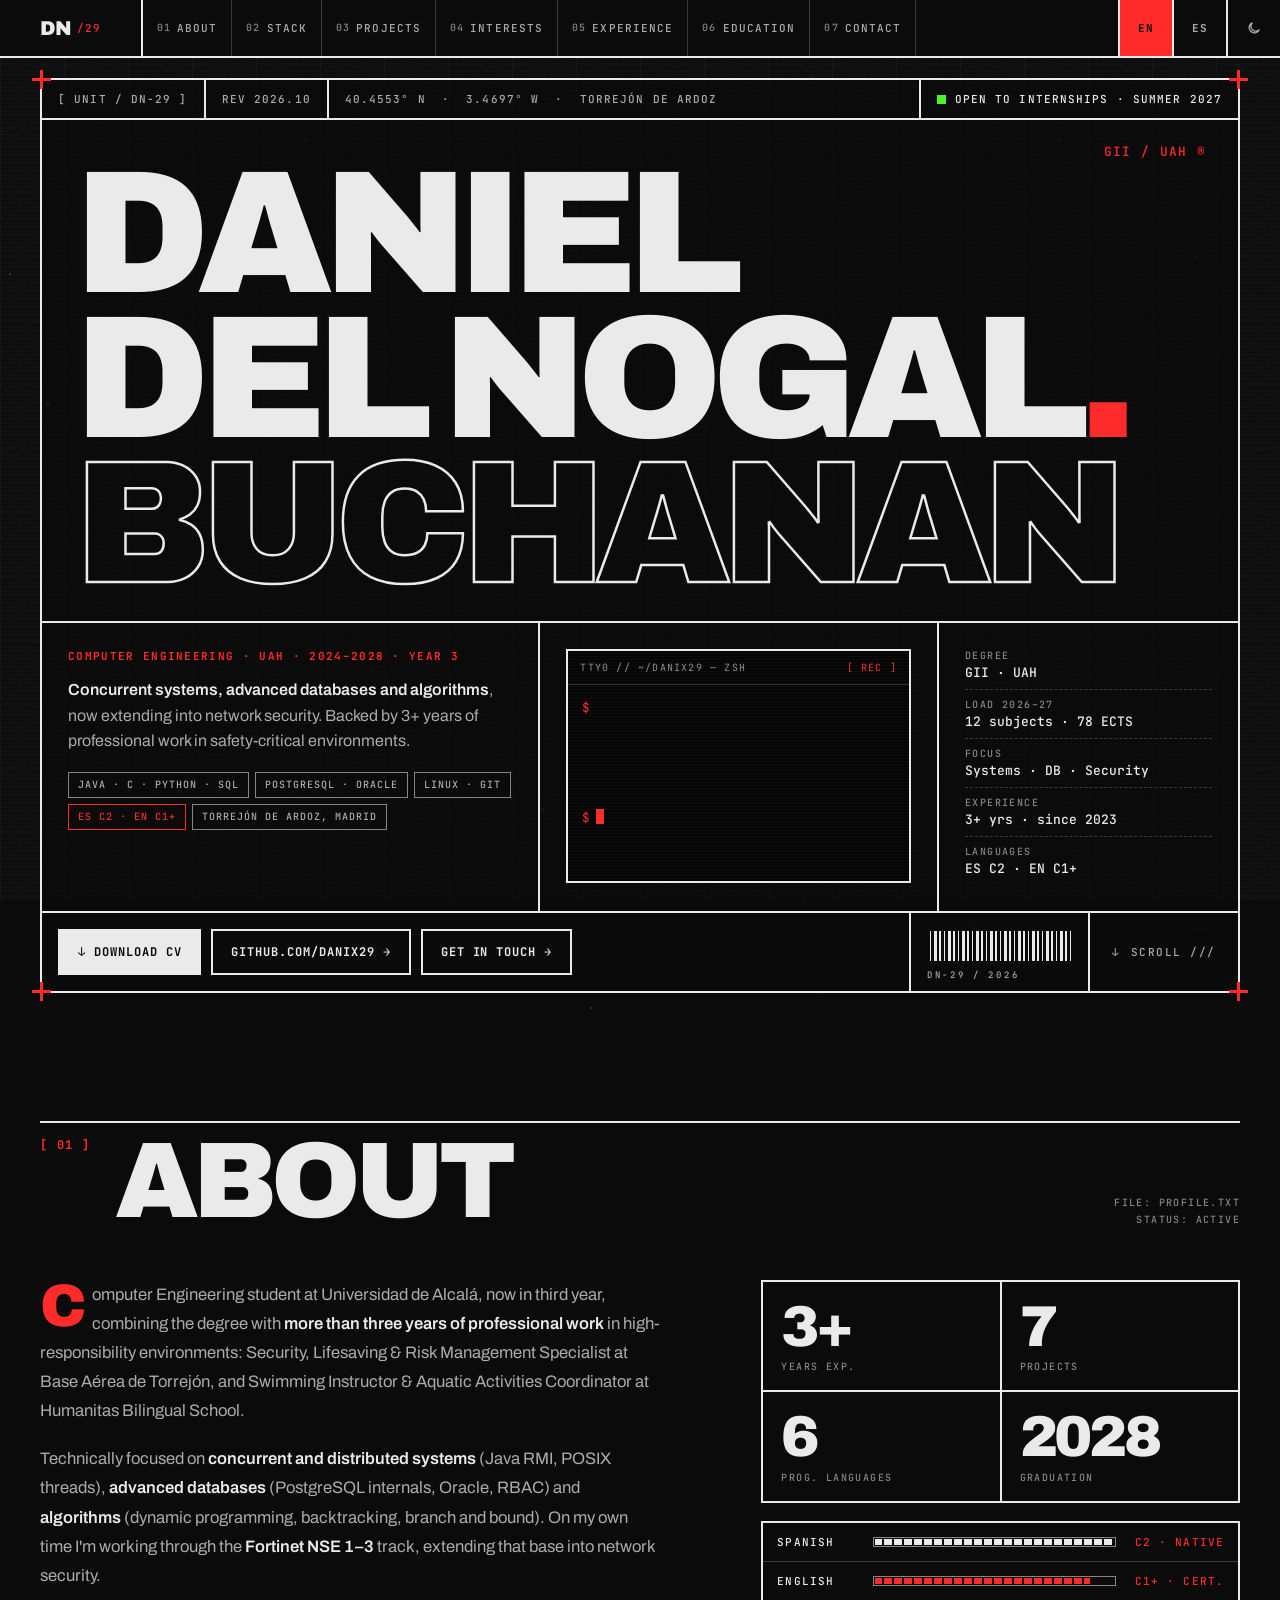
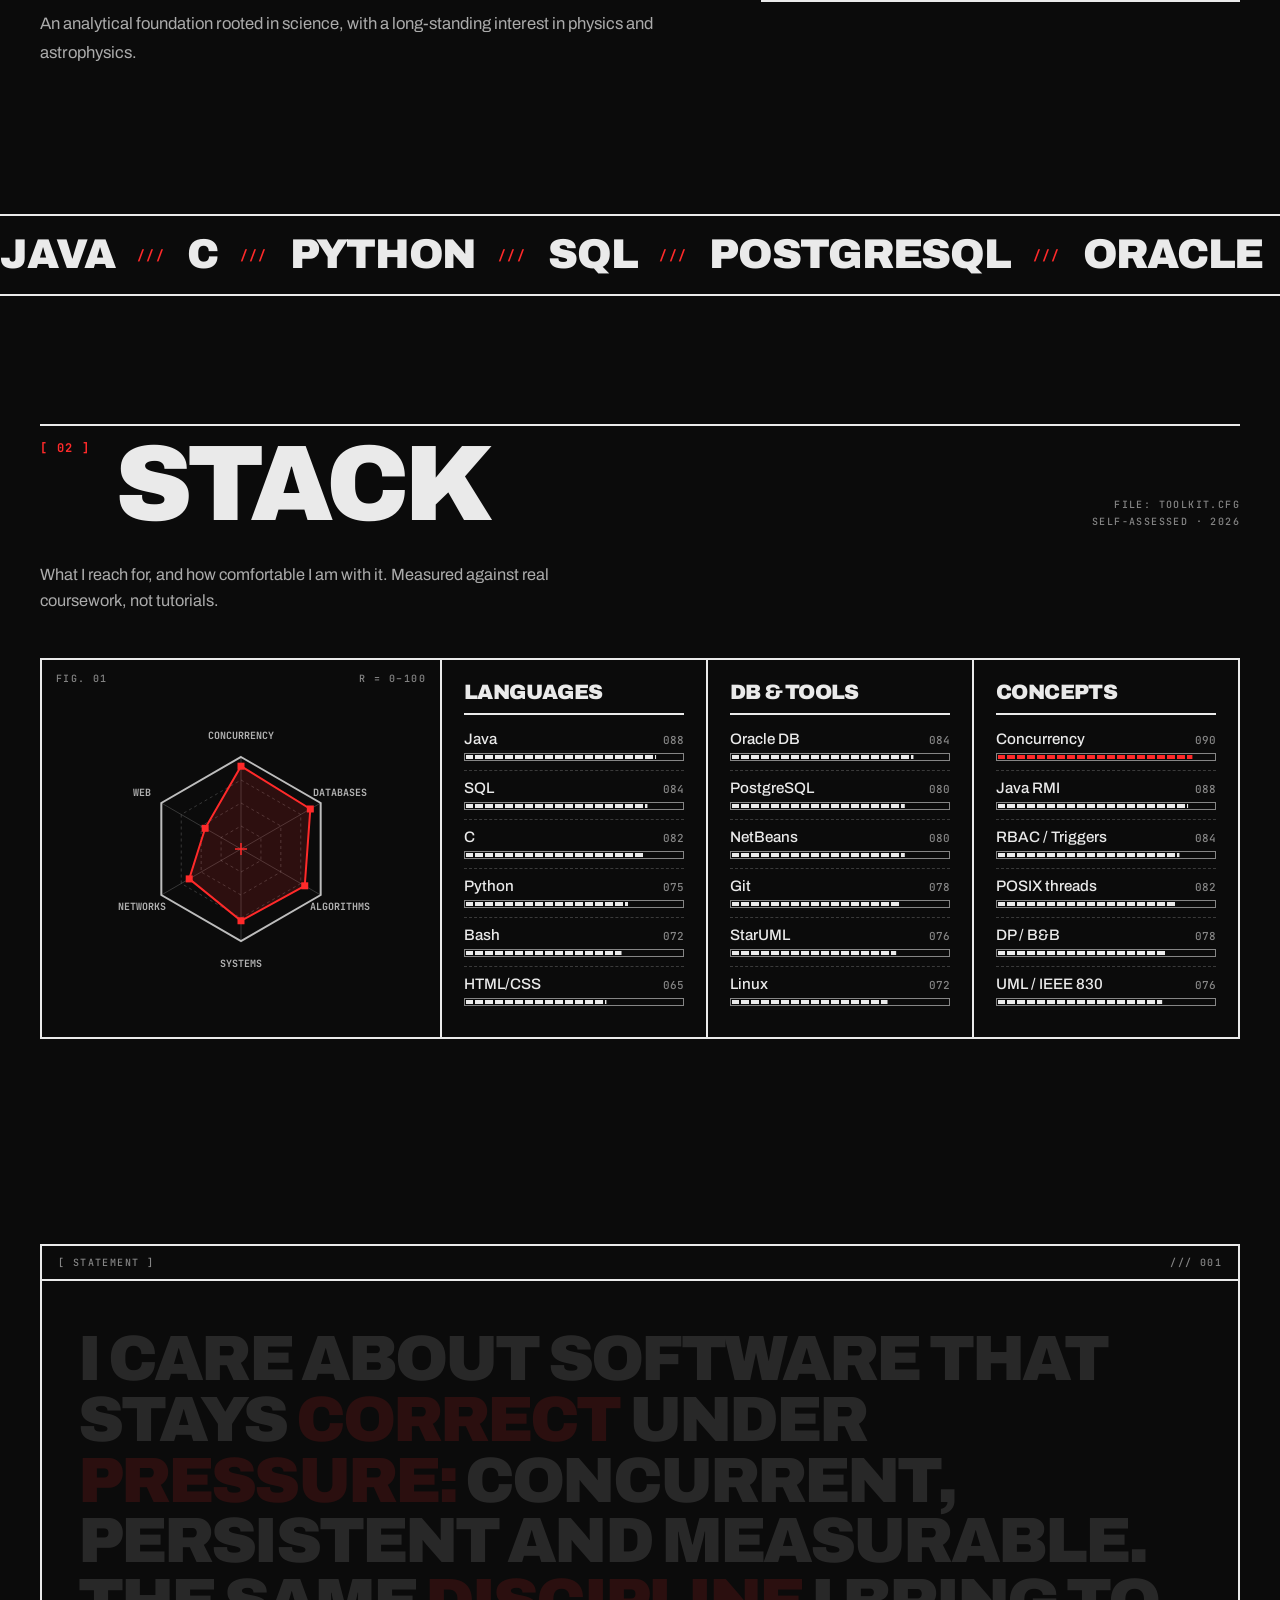
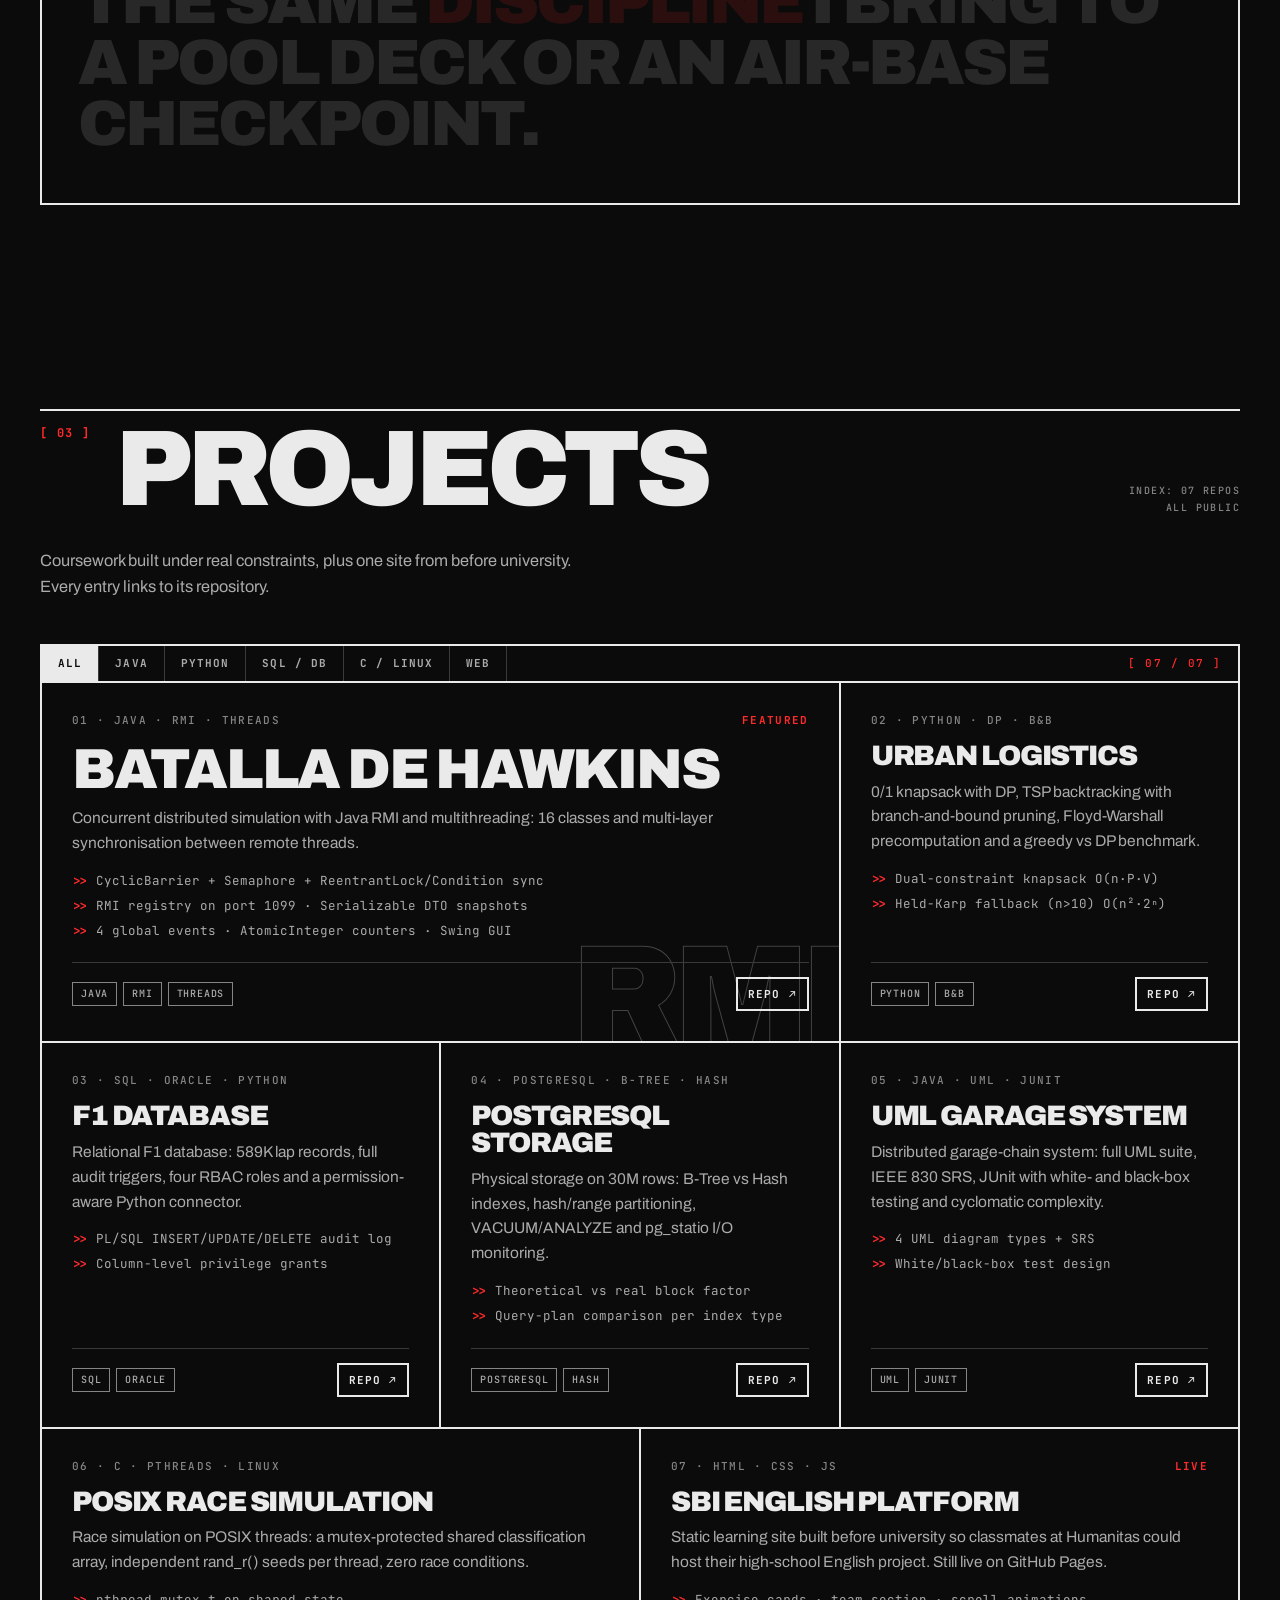
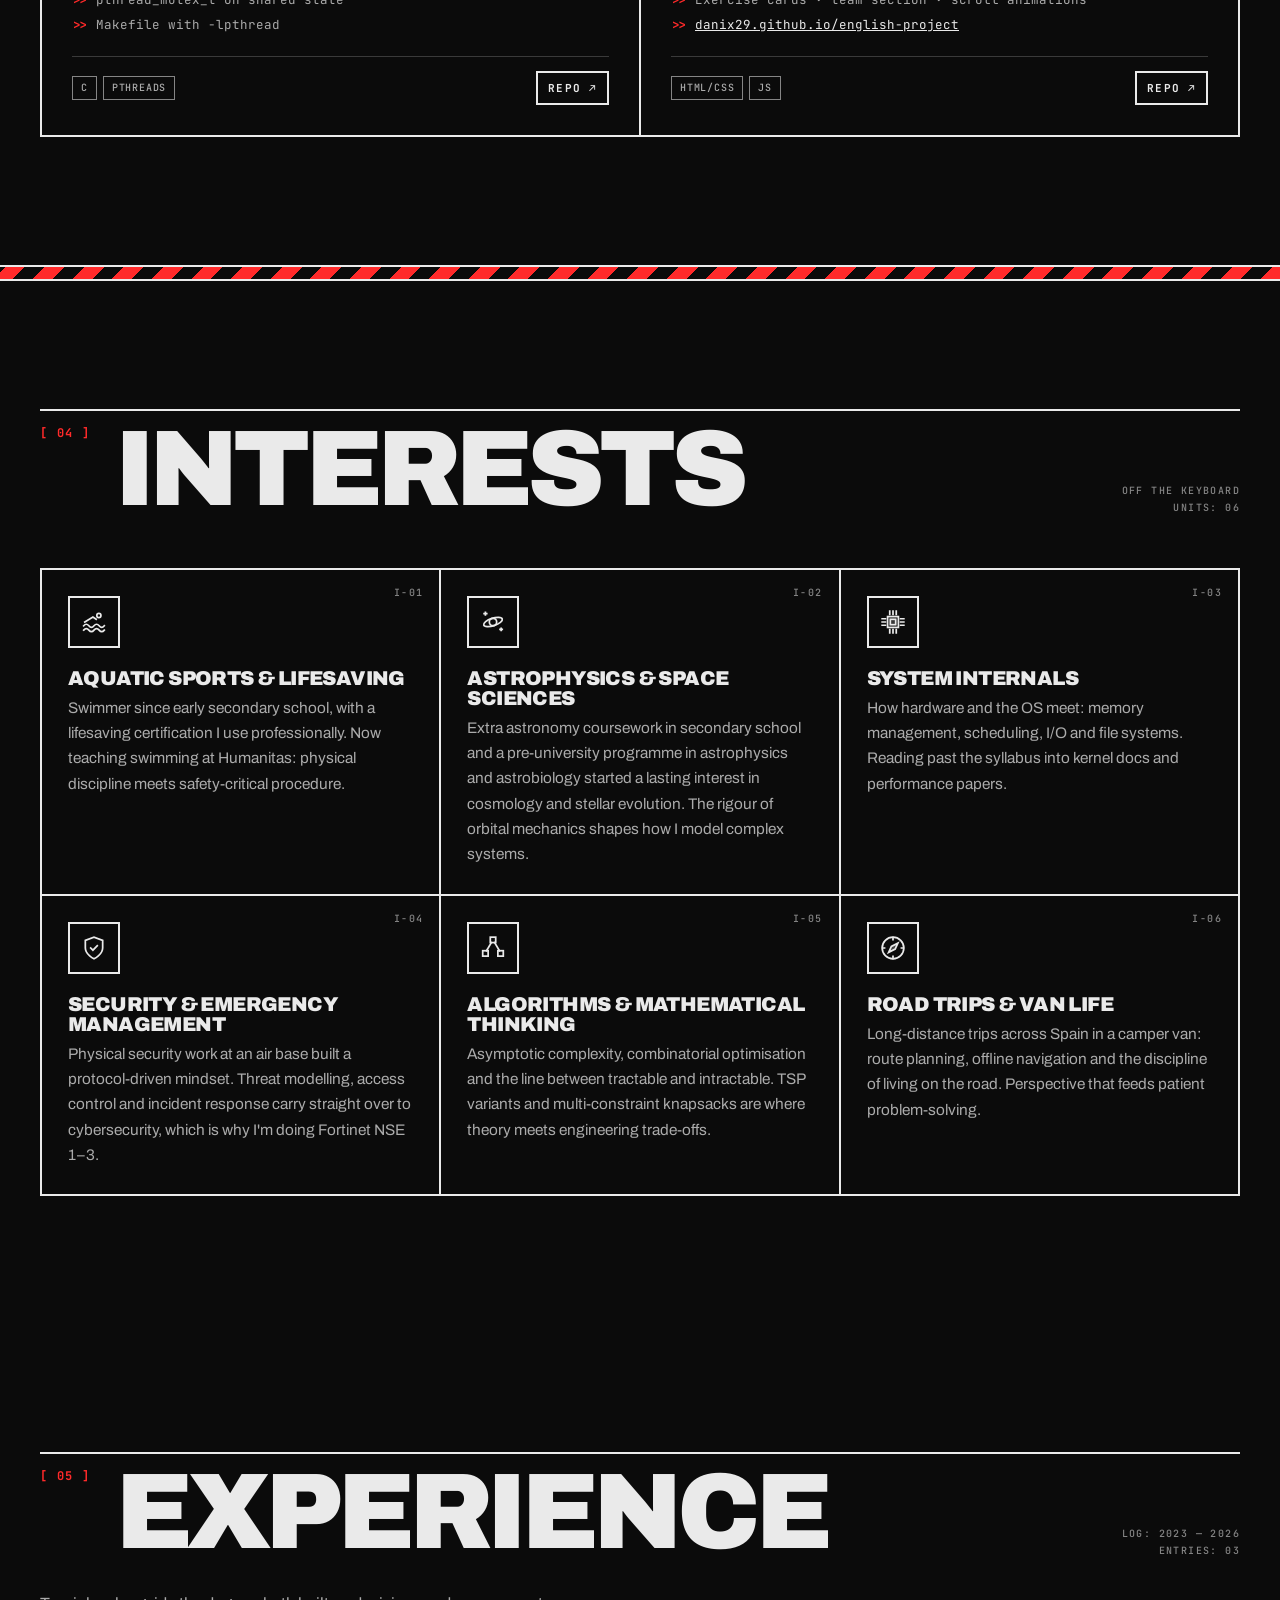
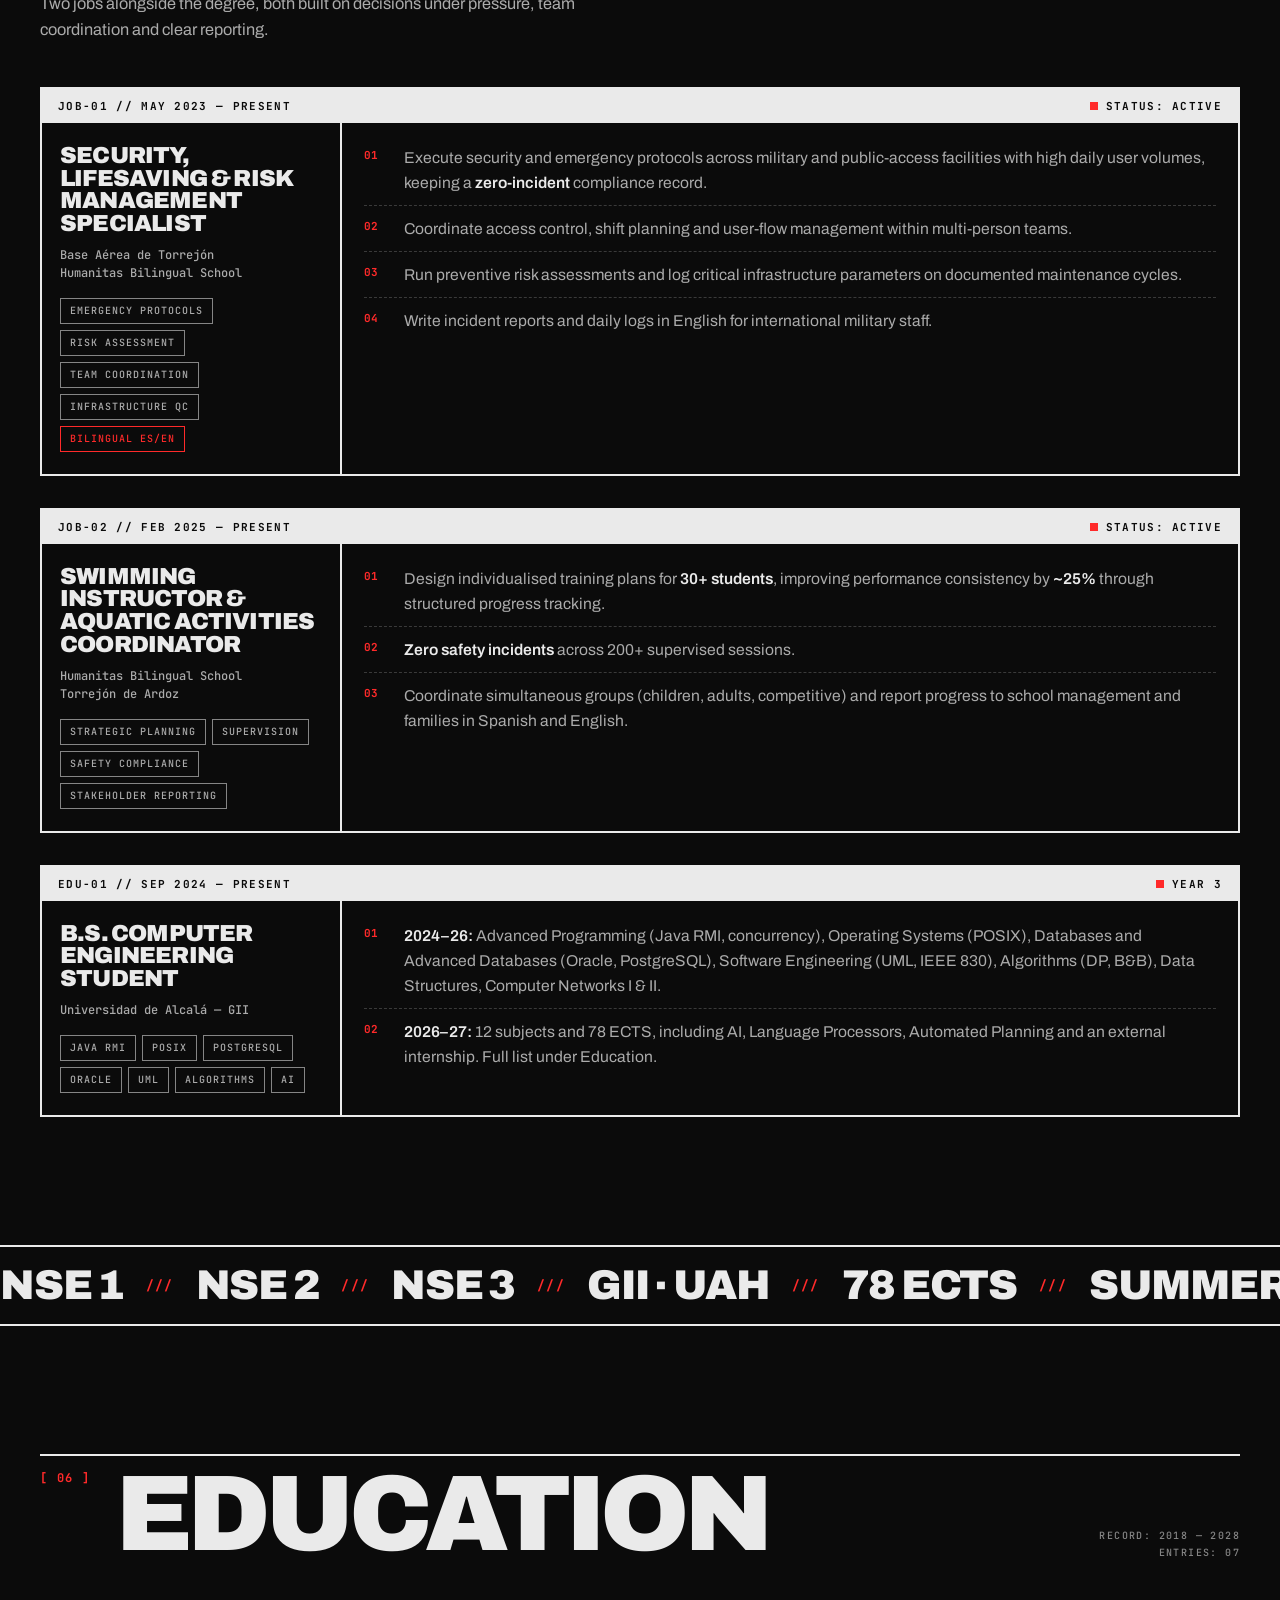
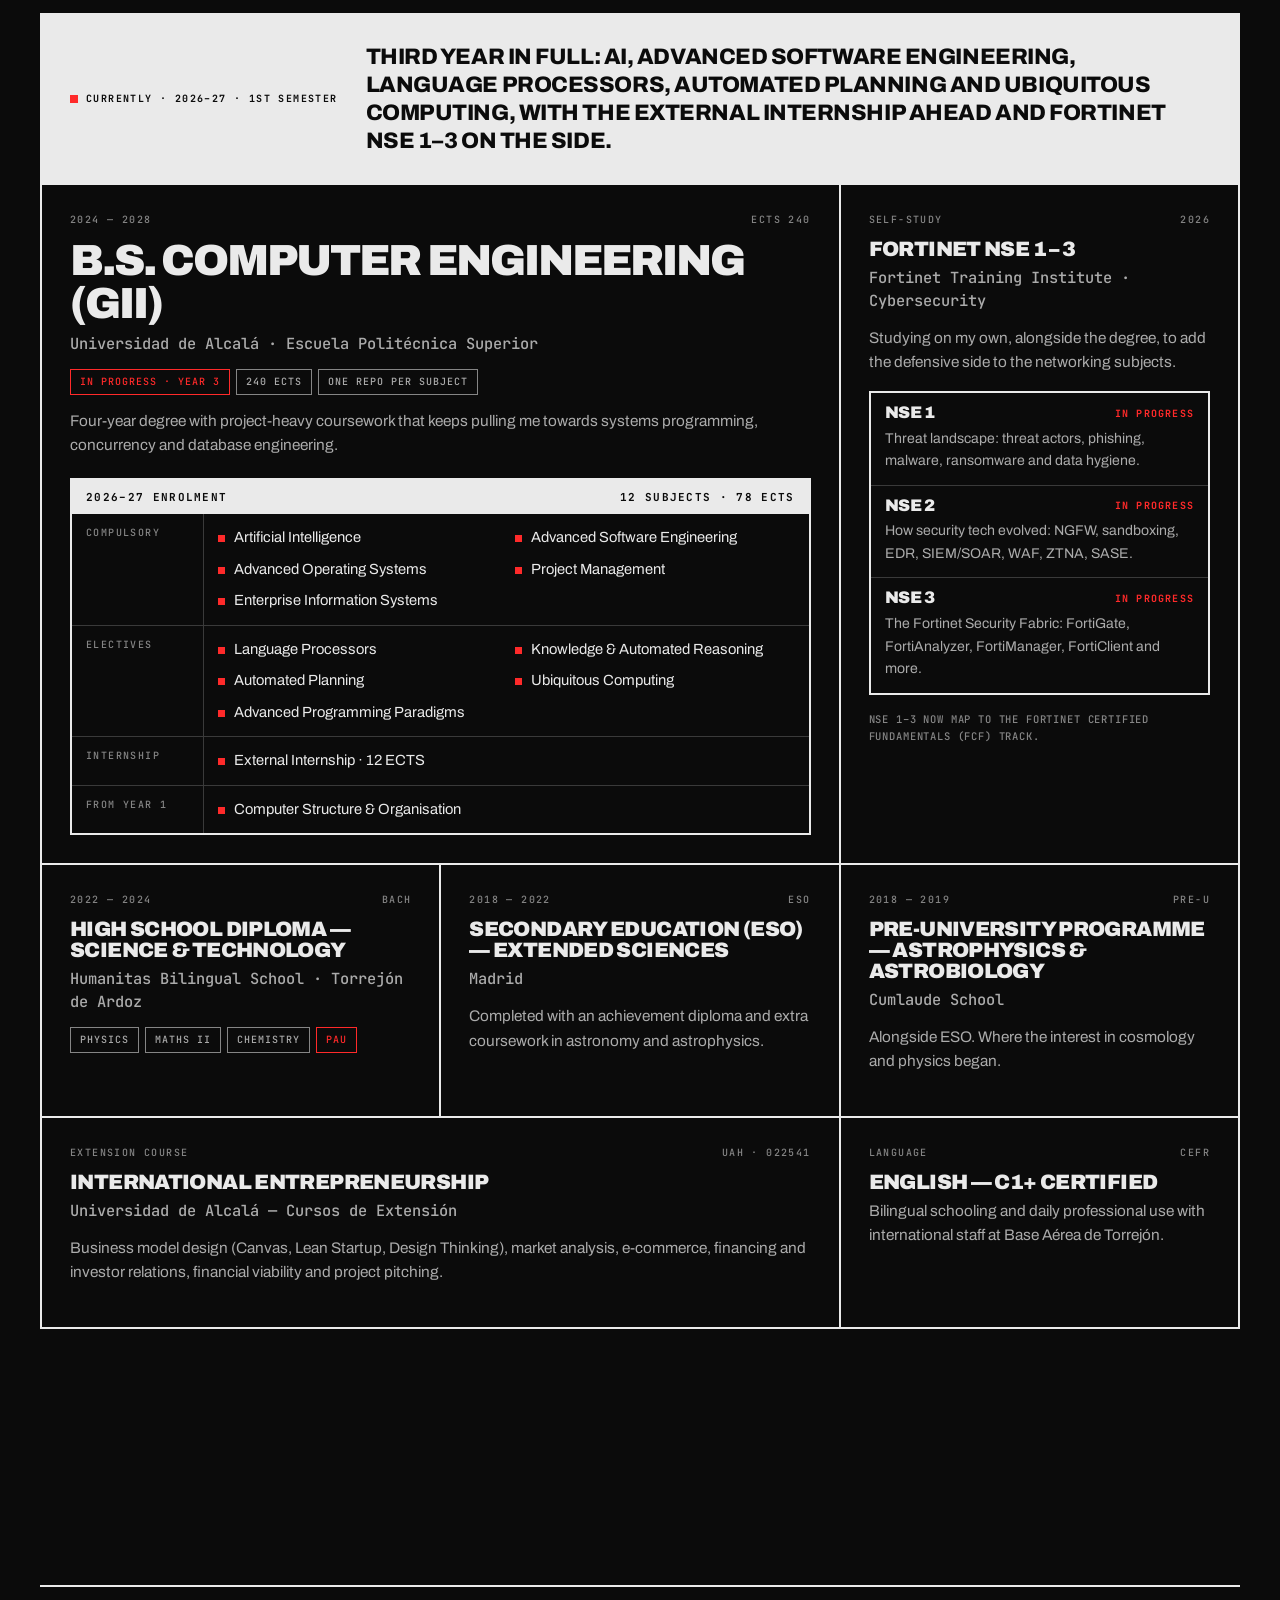
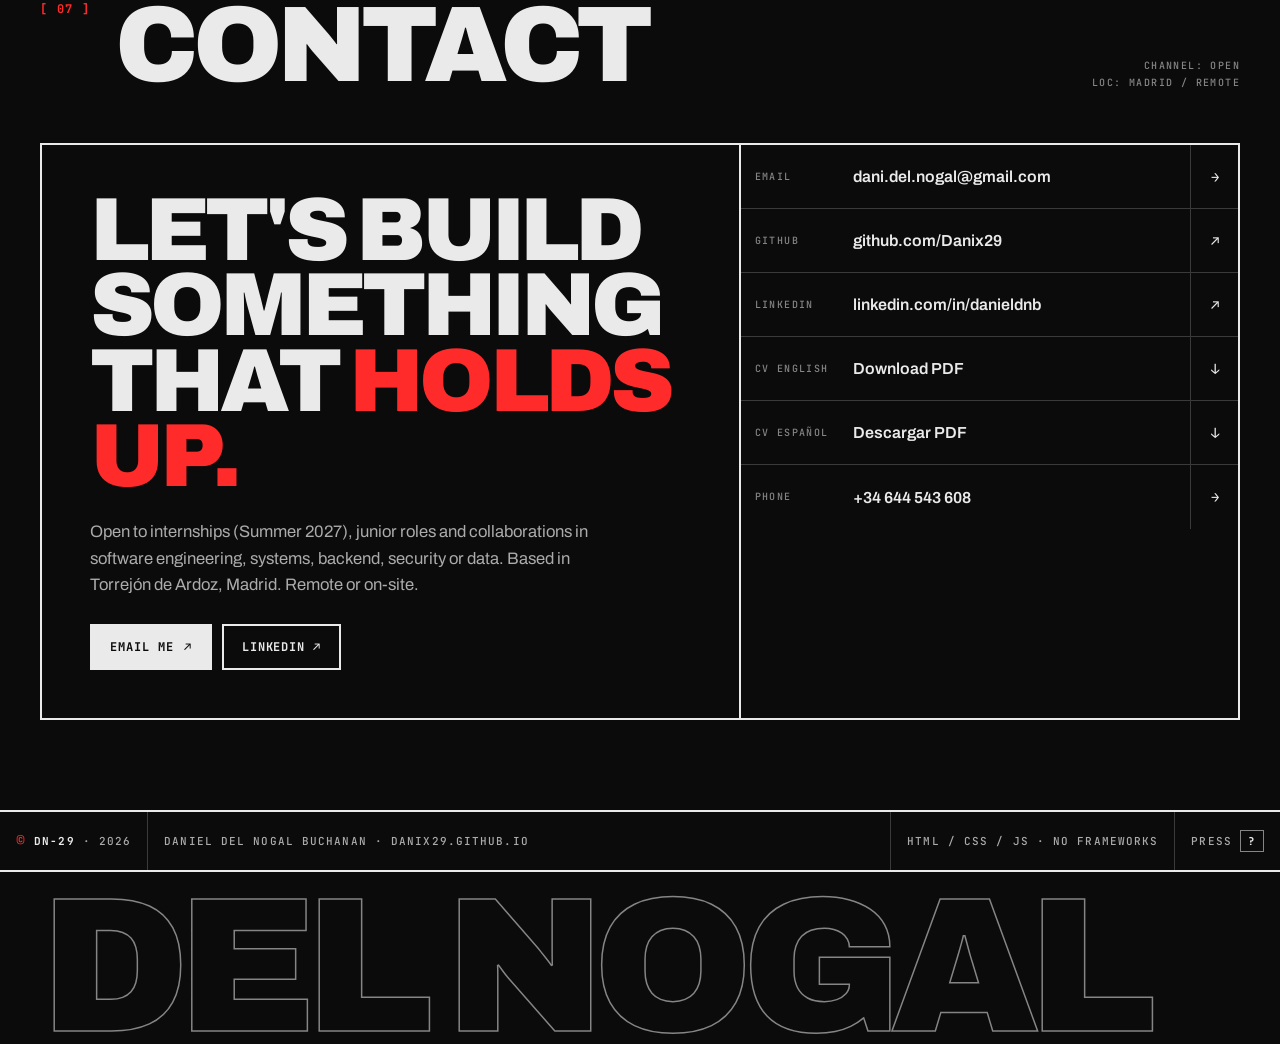
==== commit 1682d1c8: "Remove /skins from the public site; English level without naming the certifying body" ====
--- a/index.html
+++ b/index.html
@@ -182,7 +182,7 @@
 .intro-log li .wip { color: var(--red-text); }
 .intro-log .cur { display: inline-block; width: 7px; height: 12px; background: var(--red); margin-left: 6px; vertical-align: -1px; animation: blink 1s steps(2, jump-none) infinite; }
 .intro-count {
-  font: 900 clamp(5rem, 22vw, 19rem)/.78 var(--f-head); letter-spacing: -.06em;
+  font: 900 clamp(64px, 22vw, 19rem)/.78 var(--f-head); letter-spacing: -.06em;
   font-variant-numeric: tabular-nums; text-align: right;
 }
 .intro-count small { font-size: .28em; letter-spacing: -.02em; vertical-align: top; margin-left: .05em; }
@@ -270,7 +270,7 @@
   border-top: var(--b) solid var(--fg); padding-top: 14px; margin-bottom: clamp(28px, 4.5vw, 52px);
 }
 .head .idx { align-self: start; font: 700 12px var(--f-mono); letter-spacing: .12em; color: var(--red-text); }
-.head h2 { margin: 0; font: 900 clamp(2.8rem, 8.4vw, 7.6rem)/.84 var(--f-head); letter-spacing: -.055em; text-transform: uppercase; overflow-wrap: anywhere; }
+.head h2 { margin: 0; font: 900 clamp(34px, 8.4vw, 7.6rem)/.84 var(--f-head); letter-spacing: -.055em; text-transform: uppercase; overflow-wrap: anywhere; }
 .head .meta { font: 500 10px/1.7 var(--f-mono); letter-spacing: .14em; text-transform: uppercase; color: var(--fg-3); text-align: right; }
 .lede { margin: -20px 0 clamp(28px, 4vw, 44px); max-width: 62ch; color: var(--fg-2); font-size: 1.02rem; }
 
@@ -317,7 +317,7 @@
    ===================================================================== */
 #hero { min-height: 100dvh; padding: 78px 0 26px; display: flex; flex-direction: column; justify-content: center; }
 #hero-canvas { position: absolute; inset: 0; width: 100%; height: 100%; z-index: 0; pointer-events: none; opacity: .6; }
-.hero-frame { position: relative; z-index: 1; border: var(--b) solid var(--fg); background: rgb(var(--bg-rgb) / .78); }
+.hero-frame { position: relative; z-index: 1; border: var(--b) solid var(--fg); background: rgb(var(--bg-rgb) / .78); container-type: inline-size; }
 .xh { position: absolute; width: 19px; height: 19px; color: var(--red); pointer-events: none; z-index: 2; }
 .xh::before, .xh::after { content: ""; position: absolute; background: currentColor; }
 .xh::before { left: 8px; top: 0; width: 3px; height: 19px; }
@@ -331,6 +331,7 @@
 }
 .meta-row > * { padding: 12px 16px; border-right: var(--b) solid var(--fg); white-space: nowrap; }
 .meta-row > *:last-child { border-right: 0; }
+.meta-row .coords { min-width: 0; overflow: hidden; text-overflow: ellipsis; }
 .status { color: var(--fg); display: inline-flex; align-items: center; gap: 9px; }
 .status b { width: 9px; height: 9px; background: var(--green); display: inline-block; animation: blink 1.2s steps(2, jump-none) infinite; }
 @keyframes blink { 50% { opacity: .15; } }
@@ -338,11 +339,13 @@
 .hero-name {
   margin: 0; padding: clamp(18px, 3.8vw, 42px) clamp(14px, 3vw, 32px) clamp(14px, 2.4vw, 24px);
   font: 900 clamp(3rem, 12.6vw, 12.6rem)/.83 var(--f-head); letter-spacing: -.058em; text-transform: uppercase;
-  border-bottom: var(--b) solid var(--fg);
+  /* size from the frame, not the window: BUCHANAN is ~6x the font size wide */
+  font-size: clamp(28px, calc(15.6cqi - 12px), 12.6rem);
+  border-bottom: var(--b) solid var(--fg); position: relative;
 }
 .hero-name .outline { color: transparent; -webkit-text-stroke: clamp(1.5px, .2vw, 2.5px) var(--fg); }
 .hero-name .dot { color: var(--red); }
-.hero-name .reg { font: 500 clamp(10px, 1vw, 13px)/1 var(--f-mono); letter-spacing: .1em; vertical-align: top; color: var(--red-text); -webkit-text-stroke: 0; margin-left: .4em; white-space: nowrap; }
+.hero-name .reg { position: absolute; top: clamp(14px, 2.4vw, 26px); right: clamp(14px, 3vw, 32px); font: 500 clamp(10px, 1vw, 13px)/1 var(--f-mono); letter-spacing: .1em; color: var(--red-text); -webkit-text-stroke: 0; white-space: nowrap; }
 
 .hero-row { display: grid; grid-template-columns: 5fr 4fr 3fr; }
 .hero-row > * { padding: clamp(16px, 2.2vw, 26px); border-right: var(--b) solid var(--fg); min-width: 0; }
@@ -429,7 +432,7 @@
 .statement { padding: clamp(40px, 6vw, 80px) 0; position: relative; z-index: 1; }
 .statement-frame { border: var(--b) solid var(--fg); background: var(--bg); }
 .statement-bar { display: flex; justify-content: space-between; gap: 12px; padding: 10px 16px; border-bottom: var(--b) solid var(--fg); font: 500 10px var(--f-mono); text-transform: uppercase; letter-spacing: .14em; color: var(--fg-3); }
-.statement p { margin: 0; padding: clamp(22px, 4vw, 48px) clamp(16px, 3vw, 36px); font: 900 clamp(1.9rem, 5vw, 4.6rem)/.95 var(--f-head); letter-spacing: -.045em; text-transform: uppercase; }
+.statement p { margin: 0; padding: clamp(22px, 4vw, 48px) clamp(16px, 3vw, 36px); font: 900 clamp(28px, 5vw, 4.6rem)/.95 var(--f-head); letter-spacing: -.045em; text-transform: uppercase; }
 .statement .w { opacity: .13; }
 .statement .w.hl { color: var(--red); }
 .no-scrub .statement .w { opacity: 1; }
@@ -564,7 +567,7 @@
 #contact { padding-bottom: clamp(56px, 7vw, 96px); }
 .contact-grid { grid-template-columns: 7fr 5fr; }
 .contact-main { padding: clamp(22px, 4vw, 48px); }
-.contact-big { margin: 0 0 24px; font: 900 clamp(2.8rem, 7vw, 6.6rem)/.84 var(--f-head); letter-spacing: -.055em; text-transform: uppercase; }
+.contact-big { margin: 0 0 24px; font: 900 clamp(34px, 7vw, 6.6rem)/.84 var(--f-head); letter-spacing: -.055em; text-transform: uppercase; }
 .contact-big .hl { color: var(--red); }
 .contact-copy { margin: 0 0 26px; color: var(--fg-2); max-width: 50ch; font-size: 1.04rem; }
 .ctas { display: flex; flex-wrap: wrap; gap: 10px; }
@@ -811,7 +814,7 @@
           <div><dt><span class="en">Load 2026–27</span><span class="es">Carga 2026–27</span></dt><dd>12 <span class="en">subjects</span><span class="es">asignaturas</span> · 78 ECTS</dd></div>
           <div><dt><span class="en">Focus</span><span class="es">Foco</span></dt><dd>Systems · DB · Security</dd></div>
           <div><dt><span class="en">Experience</span><span class="es">Experiencia</span></dt><dd>3+ <span class="en">yrs</span><span class="es">años</span> · <span class="en">since 2023</span><span class="es">desde 2023</span></dd></div>
-          <div><dt><span class="en">Languages</span><span class="es">Idiomas</span></dt><dd>ES C2 · EN C1+ (EOI)</dd></div>
+          <div><dt><span class="en">Languages</span><span class="es">Idiomas</span></dt><dd>ES C2 · EN C1+</dd></div>
         </dl>
       </div>
 
@@ -1282,9 +1285,8 @@
       </article>
 
       <article>
-        <div class="edu-when label"><span>2023</span><span>CEFR</span></div>
+        <div class="edu-when label"><span><span class="en">Language</span><span class="es">Idioma</span></span><span>CEFR</span></div>
         <h3><span class="en">English — C1+ Certified</span><span class="es">Inglés — C1+ certificado</span></h3>
-        <p class="edu-inst"><span class="en">Official Language School (EOI) · Madrid</span><span class="es">Escuela Oficial de Idiomas (EOI) · Madrid</span></p>
         <p><span class="en">Bilingual schooling and daily professional use with international staff at Base Aérea de Torrejón.</span><span class="es">Educación bilingüe y uso profesional diario con personal internacional en la Base Aérea de Torrejón.</span></p>
       </article>
     </div>
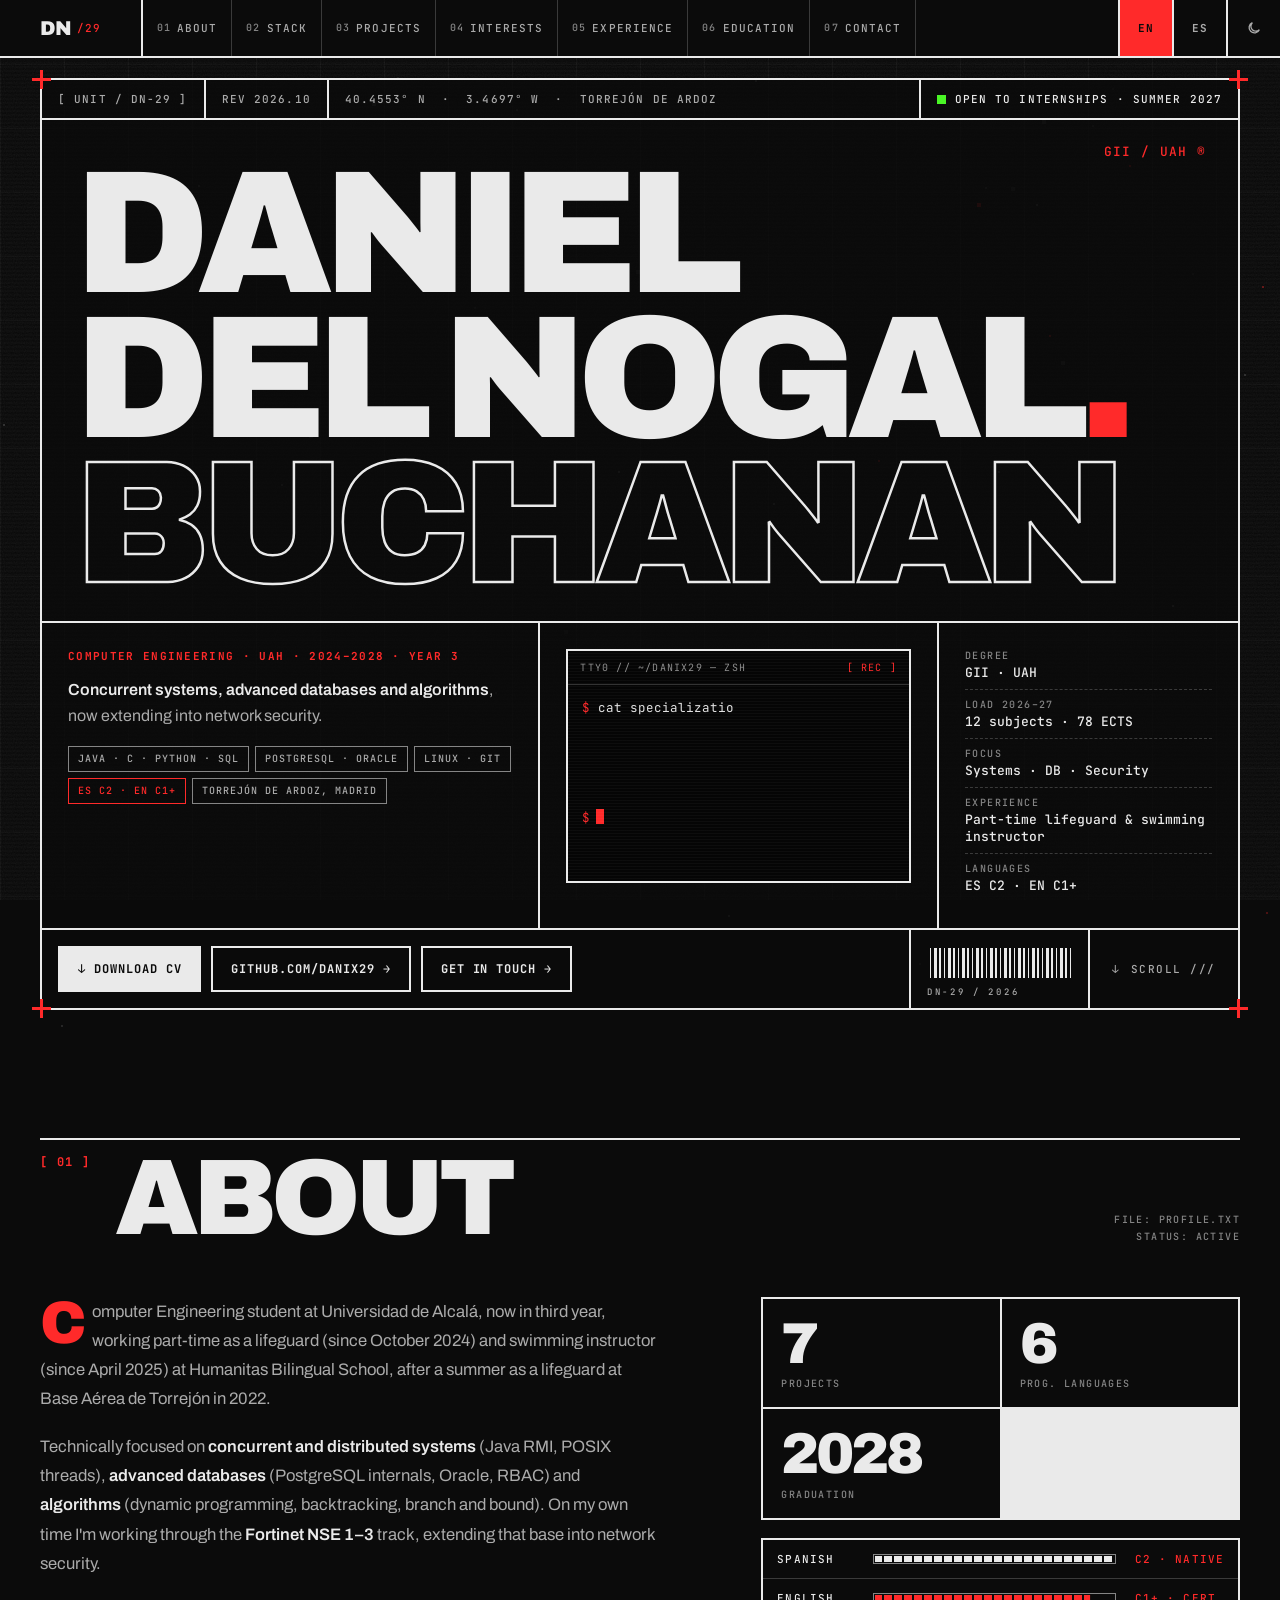
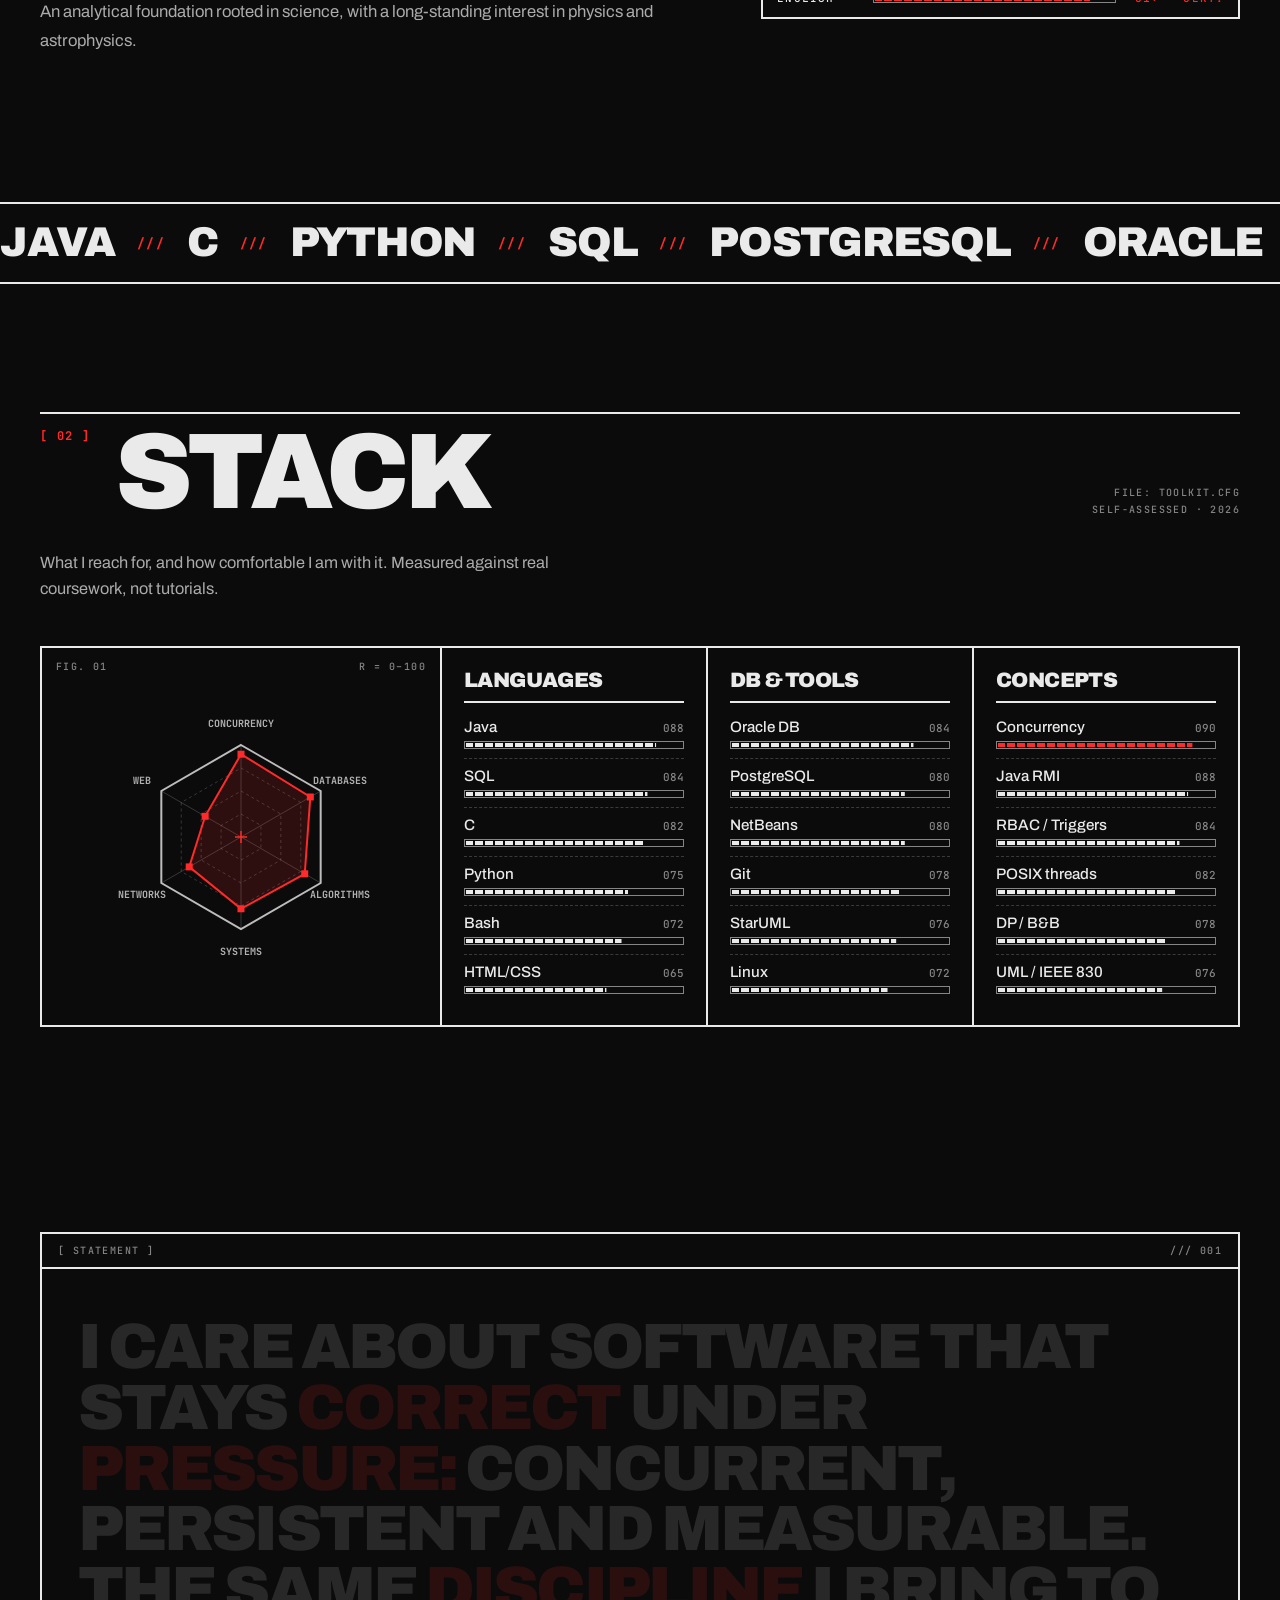
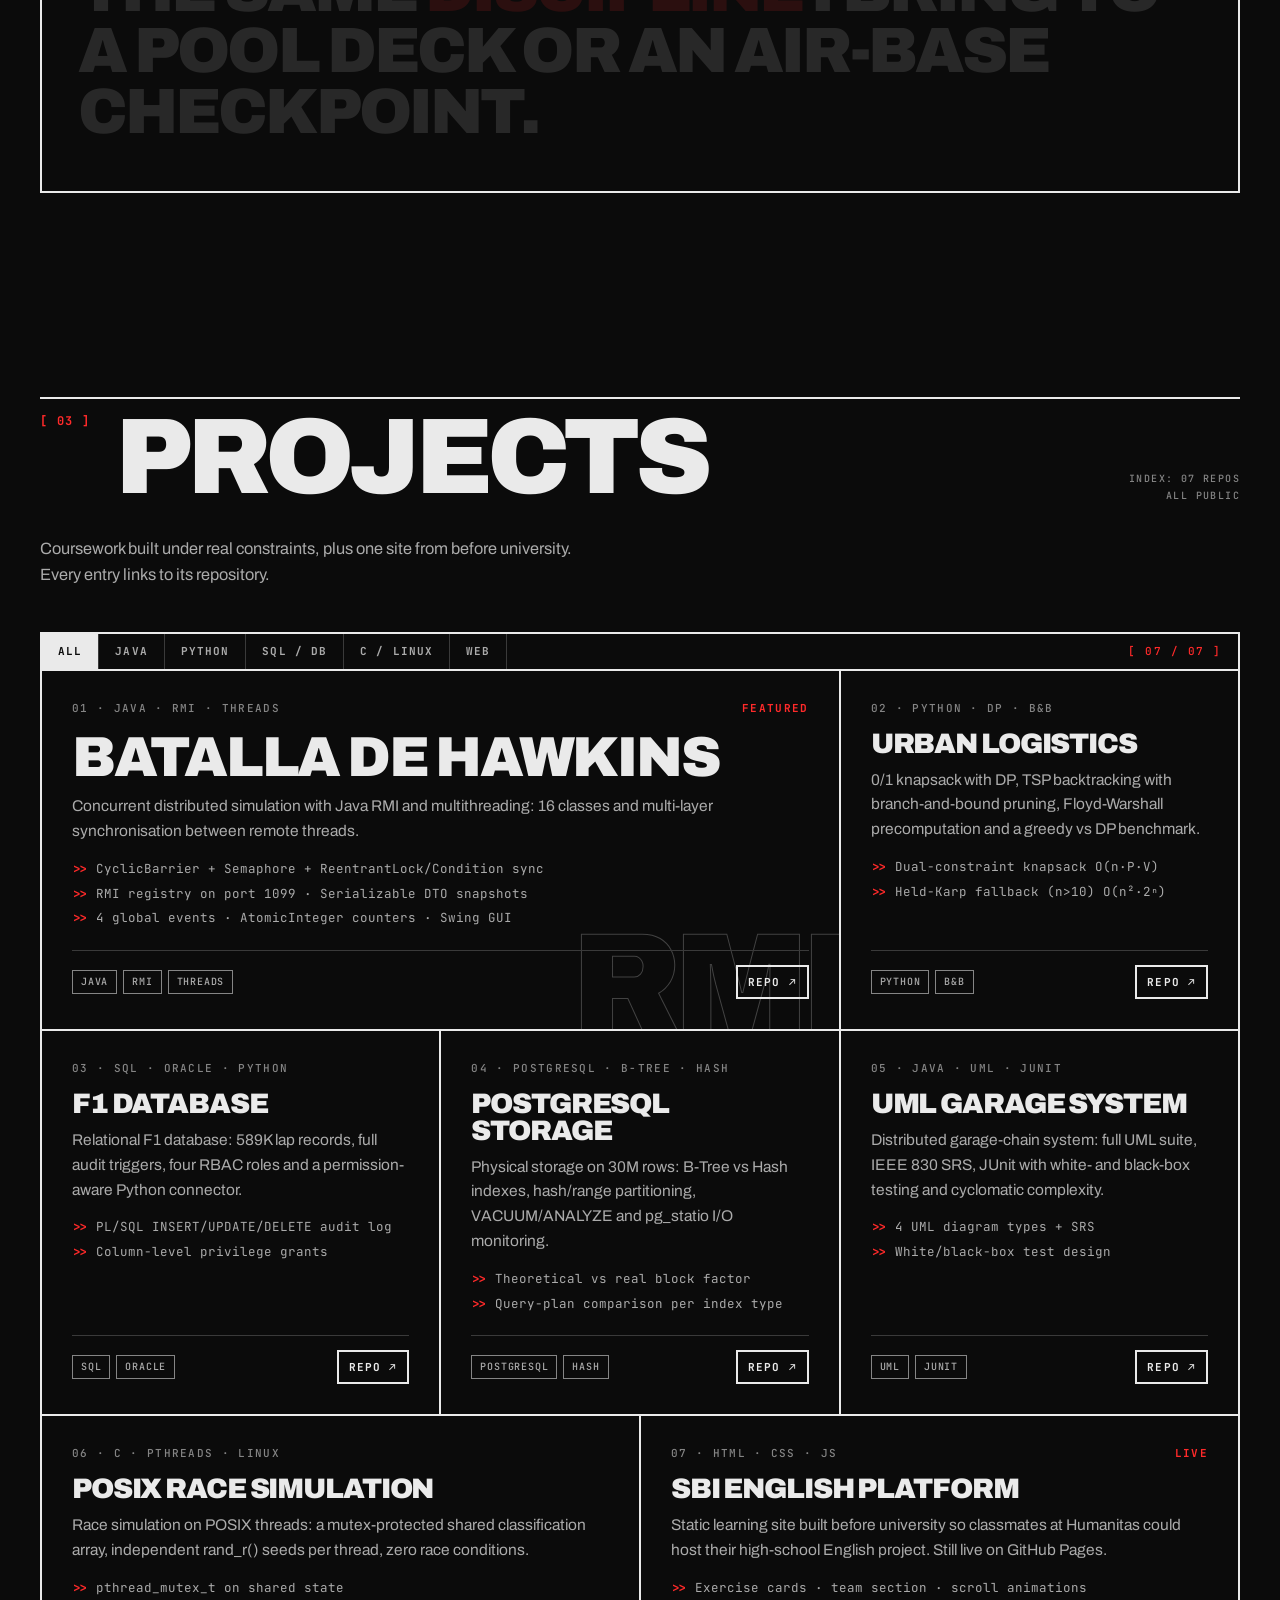
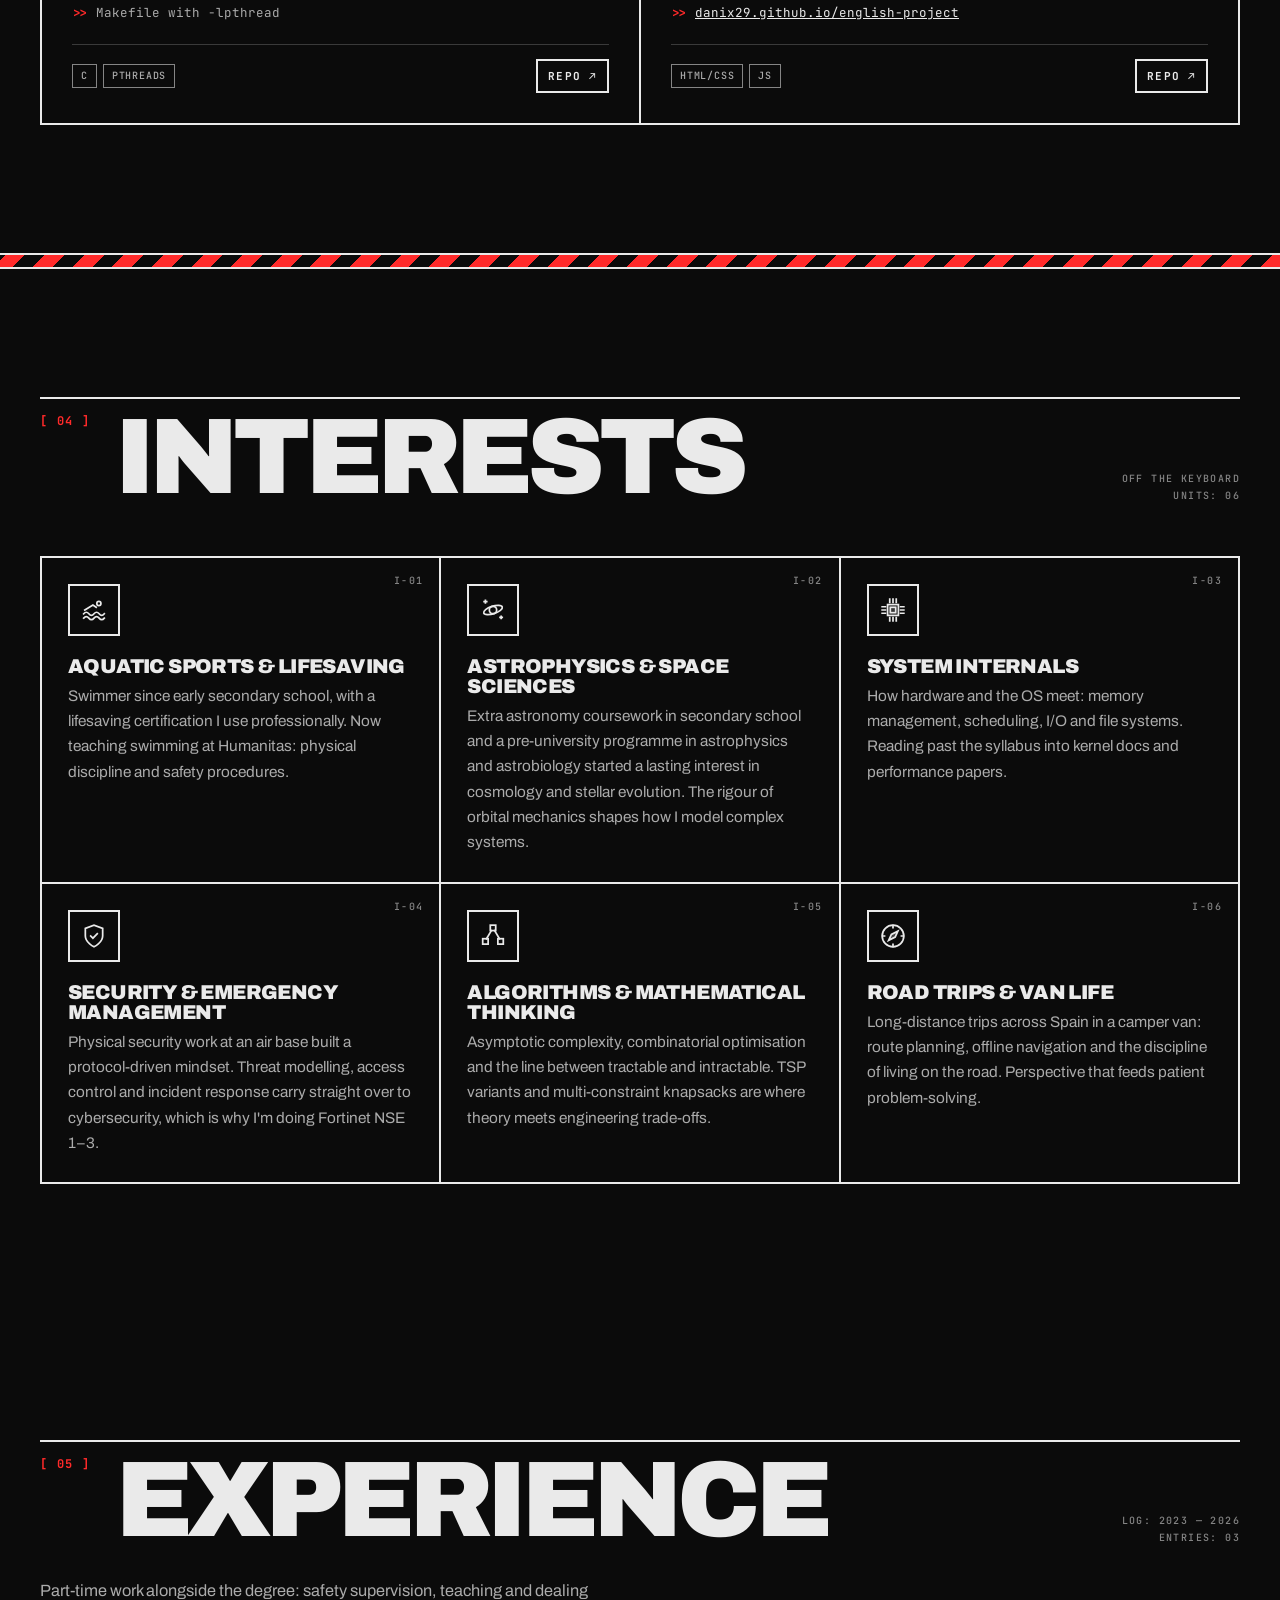
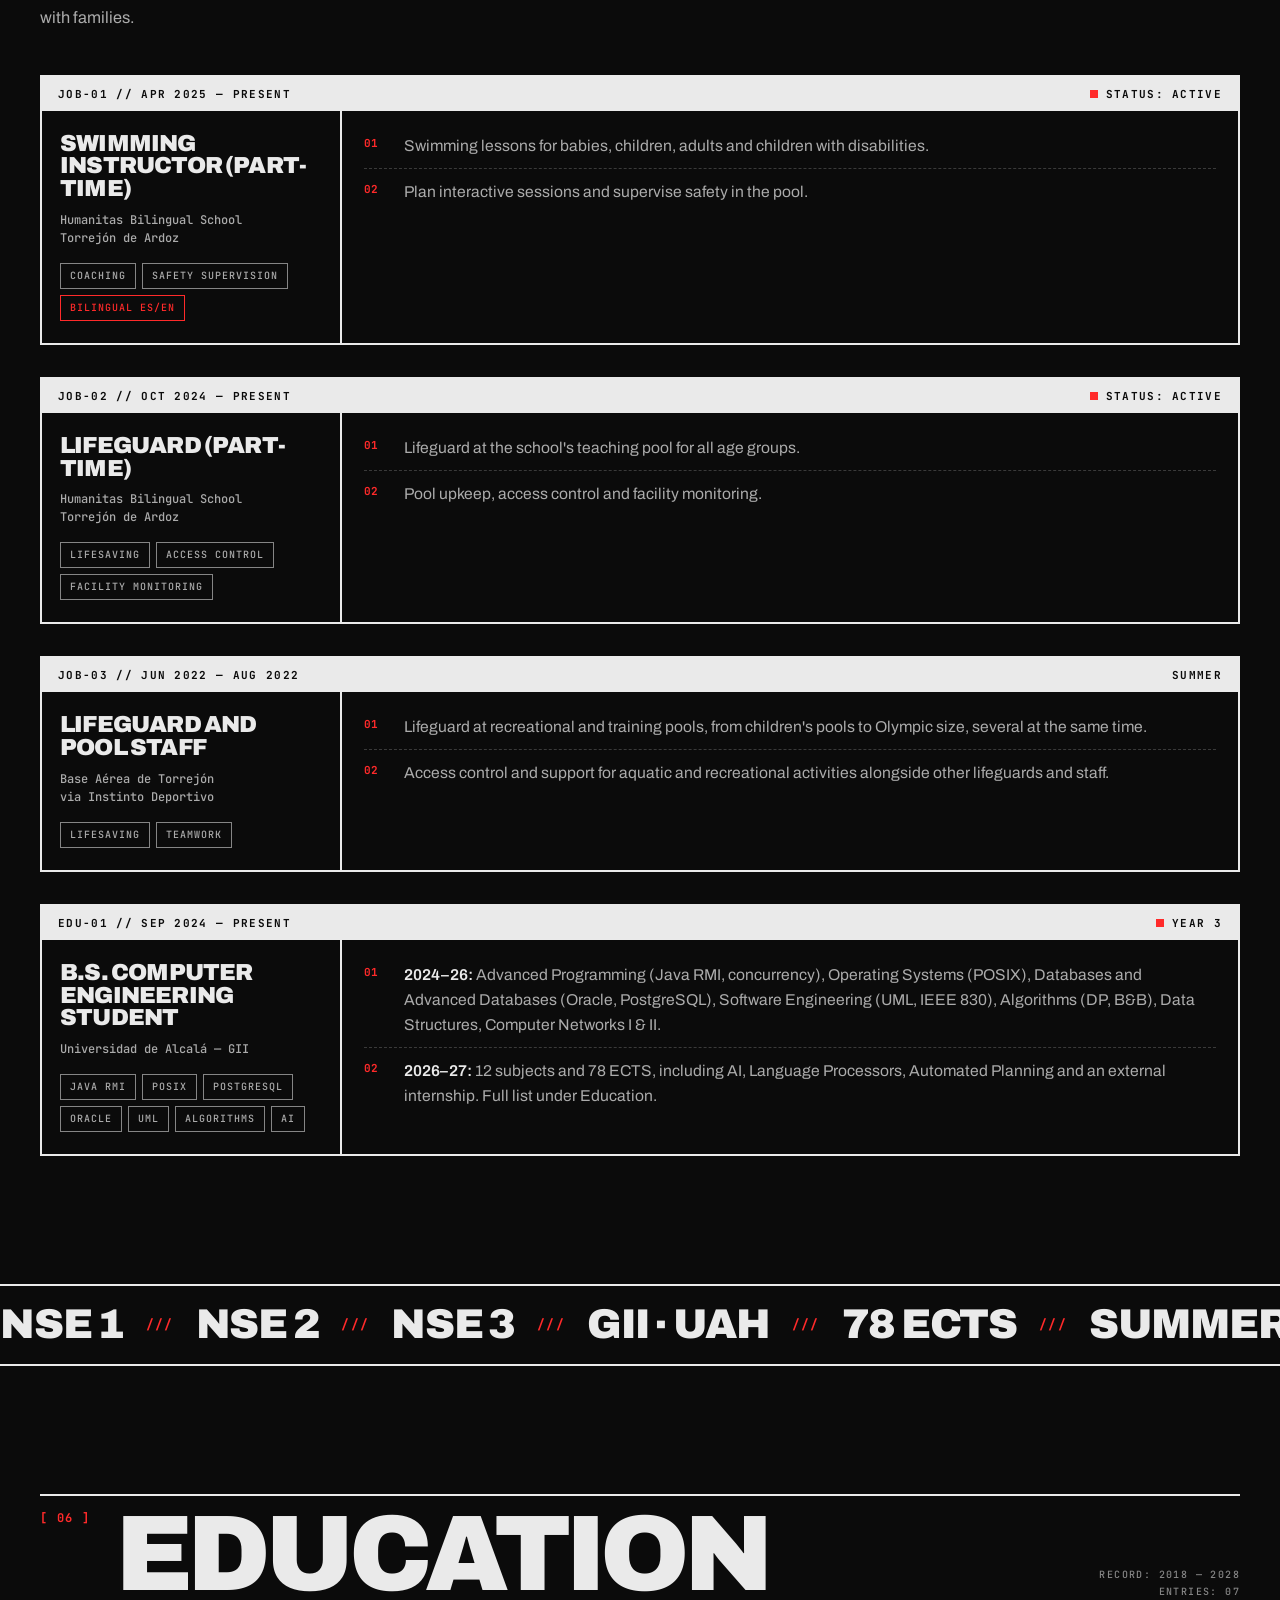
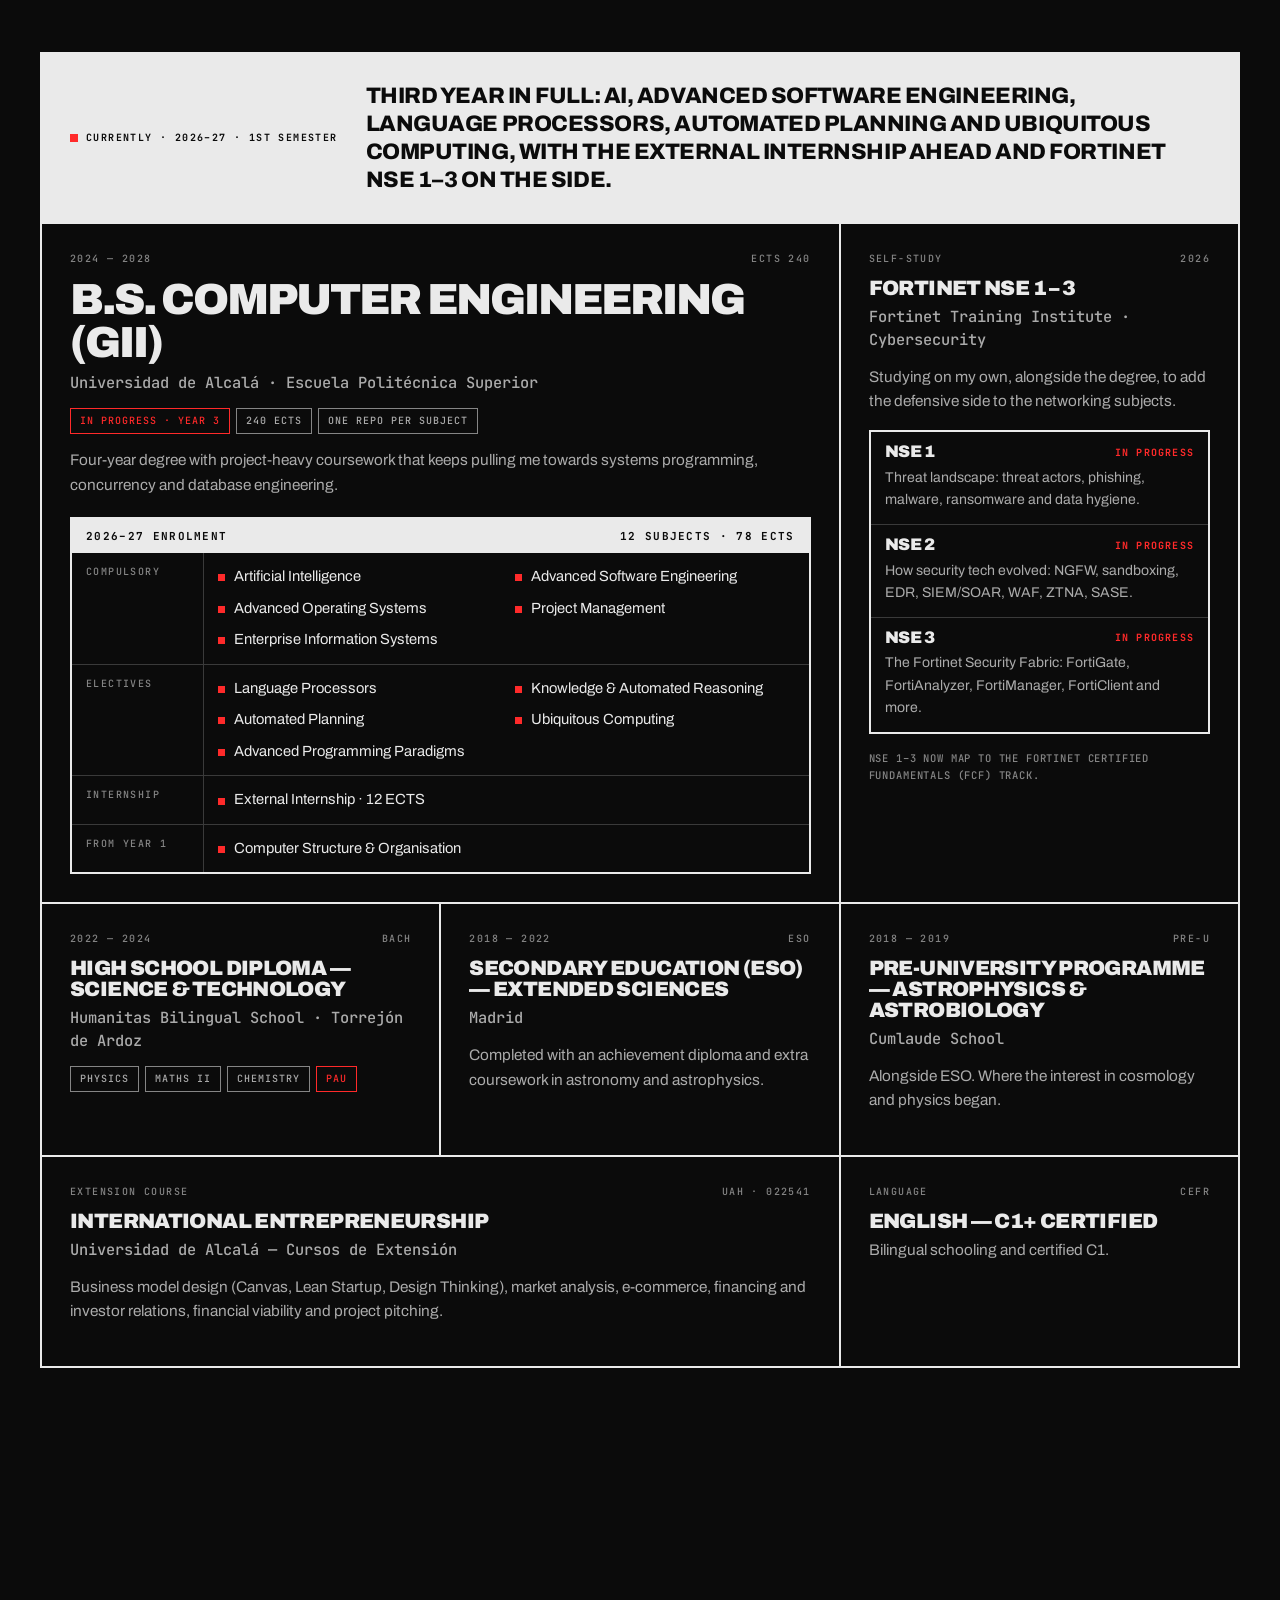
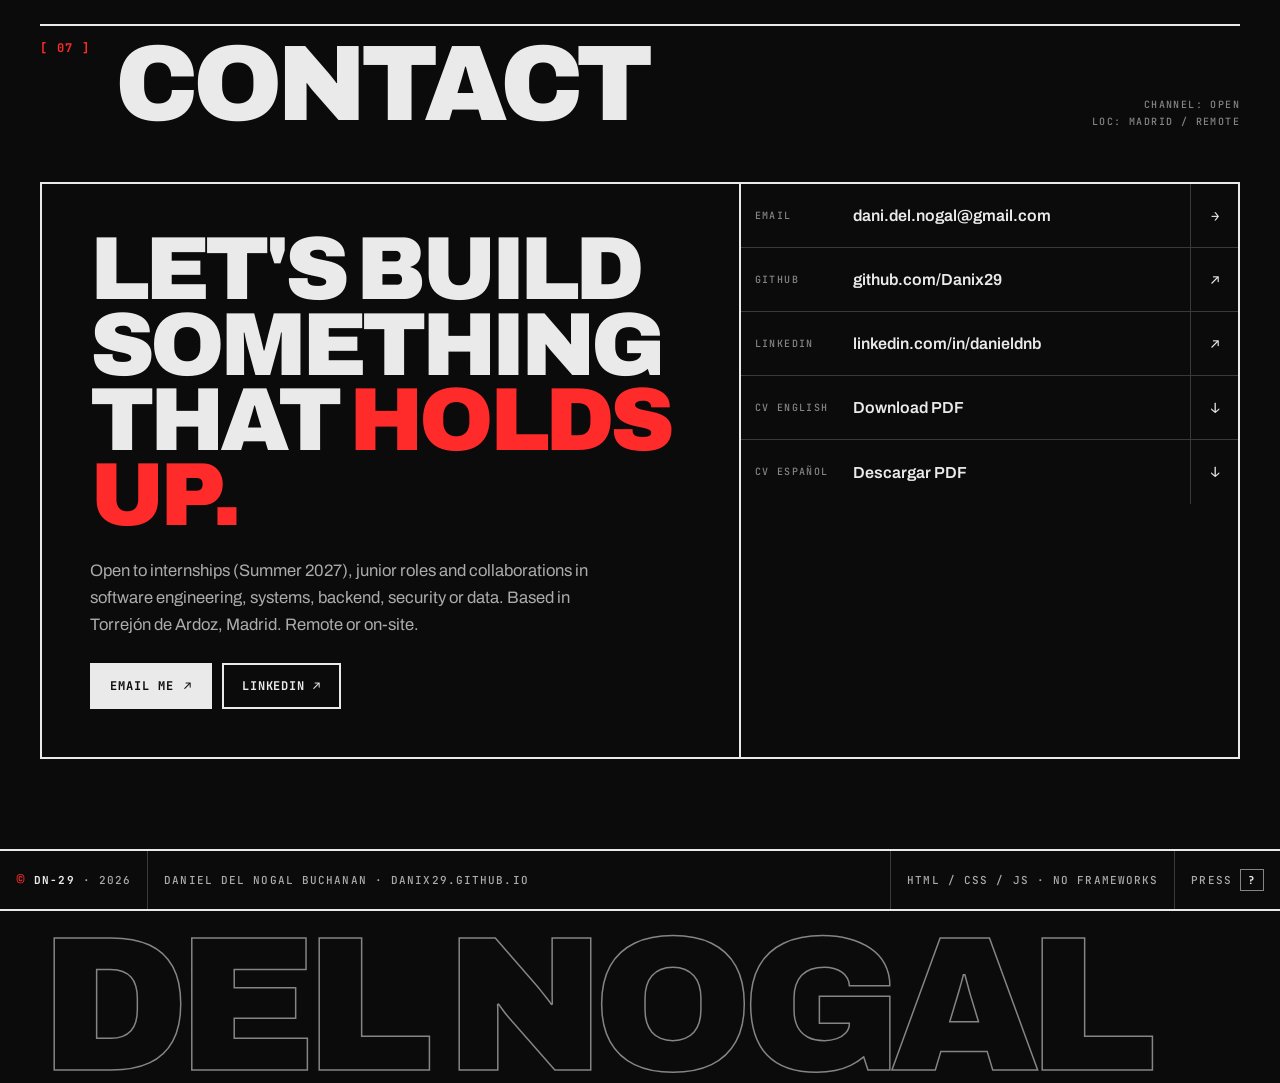
==== commit 7811f7dc: "docs: alinear la experiencia de la web con LinkedIn y quitar métricas no verificables" ====
--- a/index.html
+++ b/index.html
@@ -9,7 +9,7 @@
 <link rel="icon" href="favicon.svg" type="image/svg+xml"/>
 
 <meta property="og:title" content="Daniel Del Nogal Buchanan — Computer Engineering @ UAH"/>
-<meta property="og:description" content="Concurrent systems · Advanced databases · Algorithms · Network security (Fortinet NSE 1–3) · 3+ years of professional work in safety-critical environments."/>
+<meta property="og:description" content="Concurrent systems · Advanced databases · Algorithms · Network security (Fortinet NSE 1–3, in progress)."/>
 <meta property="og:type" content="website"/>
 <meta property="og:url" content="https://danix29.github.io"/>
 <meta property="og:image" content="https://capsule-render.vercel.app/api?type=rect&color=0B0B0B&height=400&section=header&text=DANIEL%20DEL%20NOGAL%20BUCHANAN&fontSize=40&fontColor=EAEAEA&fontAlignY=45&desc=B.S.%20COMPUTER%20ENGINEERING%20%2F%2F%20UAH&descAlignY=63&descColor=FF2A2A"/>
@@ -783,8 +783,8 @@
         <div>
           <p class="hero-tag"><span class="en">Computer Engineering · UAH · 2024–2028 · Year 3</span><span class="es">Ingeniería Informática · UAH · 2024–2028 · 3er curso</span></p>
           <p class="hero-sub">
-            <span class="en"><strong>Concurrent systems, advanced databases and algorithms</strong>, now extending into network security. Backed by 3+ years of professional work in safety-critical environments.</span>
-            <span class="es"><strong>Sistemas concurrentes, bases de datos avanzadas y algoritmia</strong>, ampliando ahora hacia la seguridad de redes. Con más de 3 años de experiencia profesional en entornos de seguridad crítica.</span>
+            <span class="en"><strong>Concurrent systems, advanced databases and algorithms</strong>, now extending into network security.</span>
+            <span class="es"><strong>Sistemas concurrentes, bases de datos avanzadas y algoritmia</strong>, ampliando ahora hacia la seguridad de redes.</span>
           </p>
           <div class="badges">
             <span class="badge">Java · C · Python · SQL</span>
@@ -813,7 +813,7 @@
           <div><dt><span class="en">Degree</span><span class="es">Grado</span></dt><dd>GII · UAH</dd></div>
           <div><dt><span class="en">Load 2026–27</span><span class="es">Carga 2026–27</span></dt><dd>12 <span class="en">subjects</span><span class="es">asignaturas</span> · 78 ECTS</dd></div>
           <div><dt><span class="en">Focus</span><span class="es">Foco</span></dt><dd>Systems · DB · Security</dd></div>
-          <div><dt><span class="en">Experience</span><span class="es">Experiencia</span></dt><dd>3+ <span class="en">yrs</span><span class="es">años</span> · <span class="en">since 2023</span><span class="es">desde 2023</span></dd></div>
+          <div><dt><span class="en">Experience</span><span class="es">Experiencia</span></dt><dd><span class="en">Part-time lifeguard &amp; swimming instructor</span><span class="es">Socorrista e instructor de natación a tiempo parcial</span></dd></div>
           <div><dt><span class="en">Languages</span><span class="es">Idiomas</span></dt><dd>ES C2 · EN C1+</dd></div>
         </dl>
       </div>
@@ -842,8 +842,8 @@
     </div>
     <div class="about-grid">
       <div class="about-text reveal" style="--d:1">
-        <p class="en">Computer Engineering student at Universidad de Alcalá, now in third year, combining the degree with <strong>more than three years of professional work</strong> in high-responsibility environments: Security, Lifesaving &amp; Risk Management Specialist at Base Aérea de Torrejón, and Swimming Instructor &amp; Aquatic Activities Coordinator at Humanitas Bilingual School.</p>
-        <p class="es">Estudiante de Ingeniería Informática en la Universidad de Alcalá, ya en tercero, que compagina el grado con <strong>más de tres años de experiencia profesional</strong> en entornos de alta responsabilidad: Especialista en Seguridad, Salvamento y Gestión de Riesgos en la Base Aérea de Torrejón, e Instructor de Natación y Coordinador de Actividades Acuáticas en Humanitas Bilingual School.</p>
+        <p class="en">Computer Engineering student at Universidad de Alcalá, now in third year, working part-time as a lifeguard (since October 2024) and swimming instructor (since April 2025) at Humanitas Bilingual School, after a summer as a lifeguard at Base Aérea de Torrejón in 2022.</p>
+        <p class="es">Estudiante de Ingeniería Informática en la Universidad de Alcalá, ya en tercero, que trabaja a tiempo parcial como socorrista (desde octubre de 2024) e instructor de natación (desde abril de 2025) en Humanitas Bilingual School, después de un verano como socorrista en la Base Aérea de Torrejón en 2022.</p>
         <p class="en">Technically focused on <strong>concurrent and distributed systems</strong> (Java RMI, POSIX threads), <strong>advanced databases</strong> (PostgreSQL internals, Oracle, RBAC) and <strong>algorithms</strong> (dynamic programming, backtracking, branch and bound). On my own time I'm working through the <strong>Fortinet NSE 1–3</strong> track, extending that base into network security.</p>
         <p class="es">Especializado técnicamente en <strong>sistemas concurrentes y distribuidos</strong> (Java RMI, POSIX threads), <strong>bases de datos avanzadas</strong> (internos de PostgreSQL, Oracle, RBAC) y <strong>algoritmia</strong> (programación dinámica, backtracking, ramificación y poda). Por mi cuenta estoy cursando el itinerario <strong>Fortinet NSE 1–3</strong>, llevando esa base hacia la seguridad de redes.</p>
         <p class="en">An analytical foundation rooted in science, with a long-standing interest in physics and astrophysics.</p>
@@ -851,7 +851,6 @@
       </div>
       <div class="reveal" style="--d:2">
         <div class="cells stats">
-          <div class="stat"><div class="stat-n" data-count="3" data-suffix="+">3+</div><div class="label"><span class="en">Years exp.</span><span class="es">Años exp.</span></div></div>
           <div class="stat"><div class="stat-n" data-count="7">7</div><div class="label"><span class="en">Projects</span><span class="es">Proyectos</span></div></div>
           <div class="stat"><div class="stat-n" data-count="6">6</div><div class="label"><span class="en">Prog. languages</span><span class="es">Lenguajes prog.</span></div></div>
           <div class="stat"><div class="stat-n" data-count="2028">2028</div><div class="label"><span class="en">Graduation</span><span class="es">Graduación</span></div></div>
@@ -1073,7 +1072,7 @@
         <span class="label">I-01</span>
         <div class="int-icon"><svg viewBox="0 0 24 24" fill="none" stroke="currentColor" stroke-width="1.6" stroke-linecap="square" aria-hidden="true"><path d="M2.5 15.5c1.6-1.9 3.15-1.9 4.75 0s3.15 1.9 4.75 0 3.15-1.9 4.75 0 3.15 1.9 4.75 0"/><path d="M2.5 19.5c1.6-1.9 3.15-1.9 4.75 0s3.15 1.9 4.75 0 3.15-1.9 4.75 0 3.15 1.9 4.75 0"/><circle cx="16.5" cy="6" r="1.9"/><path d="M3.5 12l7.5-4.5 3 2"/></svg></div>
         <h3><span class="en">Aquatic Sports &amp; Lifesaving</span><span class="es">Deportes acuáticos y salvamento</span></h3>
-        <p><span class="en">Swimmer since early secondary school, with a lifesaving certification I use professionally. Now teaching swimming at Humanitas: physical discipline meets safety-critical procedure.</span><span class="es">Nadador desde secundaria, con certificación de salvamento que uso a nivel profesional. Ahora enseño natación en Humanitas: disciplina física y procedimiento de seguridad crítica.</span></p>
+        <p><span class="en">Swimmer since early secondary school, with a lifesaving certification I use professionally. Now teaching swimming at Humanitas: physical discipline and safety procedures.</span><span class="es">Nadador desde secundaria, con certificación de salvamento que uso a nivel profesional. Ahora enseño natación en Humanitas: disciplina física y procedimientos de seguridad.</span></p>
       </article>
       <article class="int-card">
         <span class="label">I-02</span>
@@ -1117,41 +1116,55 @@
       <h2><span class="en">Experience</span><span class="es">Experiencia</span></h2>
       <span class="meta">LOG: 2023 — 2026<br><span class="en">Entries: 03</span><span class="es">Entradas: 03</span></span>
     </div>
-    <p class="lede reveal"><span class="en">Two jobs alongside the degree, both built on decisions under pressure, team coordination and clear reporting.</span><span class="es">Dos trabajos en paralelo al grado, ambos basados en decidir bajo presión, coordinar equipos y reportar con claridad.</span></p>
+    <p class="lede reveal"><span class="en">Part-time work alongside the degree: safety supervision, teaching and dealing with families.</span><span class="es">Trabajo a tiempo parcial en paralelo al grado: supervisión de seguridad, enseñanza y trato con familias.</span></p>
 
     <div class="exp-list">
       <article class="job reveal">
-        <div class="job-bar"><span>JOB-01 // May 2023 — <span class="en">Present</span><span class="es">Actualidad</span></span><span class="live"><b aria-hidden="true"></b>STATUS: <span class="en">Active</span><span class="es">Activo</span></span></div>
+        <div class="job-bar"><span>JOB-01 // Apr 2025 — <span class="en">Present</span><span class="es">Actualidad</span></span><span class="live"><b aria-hidden="true"></b>STATUS: <span class="en">Active</span><span class="es">Activo</span></span></div>
         <div class="job-body">
           <div class="job-side">
-            <h3><span class="en">Security, Lifesaving &amp; Risk Management Specialist</span><span class="es">Especialista en Seguridad, Salvamento y Gestión de Riesgos</span></h3>
-            <p class="org">Base Aérea de Torrejón<br>Humanitas Bilingual School</p>
-            <div class="badges"><span class="badge">Emergency protocols</span><span class="badge">Risk assessment</span><span class="badge">Team coordination</span><span class="badge">Infrastructure QC</span><span class="badge on">Bilingual ES/EN</span></div>
+            <h3><span class="en">Swimming Instructor (part-time)</span><span class="es">Instructor de natación (tiempo parcial)</span></h3>
+            <p class="org">Humanitas Bilingual School<br>Torrejón de Ardoz</p>
+            <div class="badges"><span class="badge">Coaching</span><span class="badge">Safety supervision</span><span class="badge on">Bilingual ES/EN</span></div>
           </div>
           <div class="job-main">
             <ul>
-              <li><span><span class="en">Execute security and emergency protocols across military and public-access facilities with high daily user volumes, keeping a <strong>zero-incident</strong> compliance record.</span><span class="es">Ejecuto protocolos de seguridad y emergencia en instalaciones militares y de acceso público con alto volumen diario de usuarios, manteniendo un historial de <strong>cero incidentes</strong>.</span></span></li>
-              <li><span><span class="en">Coordinate access control, shift planning and user-flow management within multi-person teams.</span><span class="es">Coordino control de accesos, turnos y gestión de flujos de usuarios dentro de equipos de varias personas.</span></span></li>
-              <li><span><span class="en">Run preventive risk assessments and log critical infrastructure parameters on documented maintenance cycles.</span><span class="es">Realizo evaluaciones preventivas de riesgos y registro parámetros críticos de infraestructura con ciclos de mantenimiento documentados.</span></span></li>
-              <li><span><span class="en">Write incident reports and daily logs in English for international military staff.</span><span class="es">Redacto informes de incidencias y registros diarios en inglés para personal militar internacional.</span></span></li>
+              <li><span><span class="en">Swimming lessons for babies, children, adults and children with disabilities.</span><span class="es">Clases de natación para bebés, niños, adultos y niños con discapacidad.</span></span></li>
+              <li><span><span class="en">Plan interactive sessions and supervise safety in the pool.</span><span class="es">Organizo clases interactivas y vigilo la seguridad dentro de la piscina.</span></span></li>
             </ul>
           </div>
         </div>
       </article>
 
       <article class="job reveal">
-        <div class="job-bar"><span>JOB-02 // Feb 2025 — <span class="en">Present</span><span class="es">Actualidad</span></span><span class="live"><b aria-hidden="true"></b>STATUS: <span class="en">Active</span><span class="es">Activo</span></span></div>
+        <div class="job-bar"><span>JOB-02 // Oct 2024 — <span class="en">Present</span><span class="es">Actualidad</span></span><span class="live"><b aria-hidden="true"></b>STATUS: <span class="en">Active</span><span class="es">Activo</span></span></div>
         <div class="job-body">
           <div class="job-side">
-            <h3><span class="en">Swimming Instructor &amp; Aquatic Activities Coordinator</span><span class="es">Instructor de Natación y Coordinador de Actividades Acuáticas</span></h3>
+            <h3><span class="en">Lifeguard (part-time)</span><span class="es">Socorrista (tiempo parcial)</span></h3>
             <p class="org">Humanitas Bilingual School<br>Torrejón de Ardoz</p>
-            <div class="badges"><span class="badge">Strategic planning</span><span class="badge">Supervision</span><span class="badge">Safety compliance</span><span class="badge">Stakeholder reporting</span></div>
+            <div class="badges"><span class="badge">Lifesaving</span><span class="badge">Access control</span><span class="badge">Facility monitoring</span></div>
           </div>
           <div class="job-main">
             <ul>
-              <li><span><span class="en">Design individualised training plans for <strong>30+ students</strong>, improving performance consistency by <strong>~25%</strong> through structured progress tracking.</span><span class="es">Diseño planes de entrenamiento individualizados para <strong>más de 30 alumnos</strong>, mejorando la consistencia del rendimiento en <strong>~25%</strong> con seguimiento estructurado.</span></span></li>
-              <li><span><span class="en"><strong>Zero safety incidents</strong> across 200+ supervised sessions.</span><span class="es"><strong>Cero incidentes de seguridad</strong> en más de 200 sesiones supervisadas.</span></span></li>
-              <li><span><span class="en">Coordinate simultaneous groups (children, adults, competitive) and report progress to school management and families in Spanish and English.</span><span class="es">Coordino grupos simultáneos (infantil, adultos, competición) y reporto el progreso a dirección y familias en español e inglés.</span></span></li>
+              <li><span><span class="en">Lifeguard at the school's teaching pool for all age groups.</span><span class="es">Socorrista de la piscina de instrucción para todas las edades.</span></span></li>
+              <li><span><span class="en">Pool upkeep, access control and facility monitoring.</span><span class="es">Mantenimiento de la piscina, control de acceso y monitorización de las instalaciones.</span></span></li>
+            </ul>
+          </div>
+        </div>
+      </article>
+
+      <article class="job reveal">
+        <div class="job-bar"><span>JOB-03 // Jun 2022 — Aug 2022</span><span><span class="en">Summer</span><span class="es">Verano</span></span></div>
+        <div class="job-body">
+          <div class="job-side">
+            <h3><span class="en">Lifeguard and Pool Staff</span><span class="es">Socorrista y staff de piscina</span></h3>
+            <p class="org">Base Aérea de Torrejón<br><span class="en">via Instinto Deportivo</span><span class="es">con Instinto Deportivo</span></p>
+            <div class="badges"><span class="badge">Lifesaving</span><span class="badge">Teamwork</span></div>
+          </div>
+          <div class="job-main">
+            <ul>
+              <li><span><span class="en">Lifeguard at recreational and training pools, from children's pools to Olympic size, several at the same time.</span><span class="es">Socorrismo en piscinas de ocio e instrucción, desde infantiles hasta olímpicas, varias a la vez.</span></span></li>
+              <li><span><span class="en">Access control and support for aquatic and recreational activities alongside other lifeguards and staff.</span><span class="es">Control de acceso y apoyo en actividades acuáticas y recreativas junto a otros socorristas y personal.</span></span></li>
             </ul>
           </div>
         </div>
@@ -1287,7 +1300,7 @@
       <article>
         <div class="edu-when label"><span><span class="en">Language</span><span class="es">Idioma</span></span><span>CEFR</span></div>
         <h3><span class="en">English — C1+ Certified</span><span class="es">Inglés — C1+ certificado</span></h3>
-        <p><span class="en">Bilingual schooling and daily professional use with international staff at Base Aérea de Torrejón.</span><span class="es">Educación bilingüe y uso profesional diario con personal internacional en la Base Aérea de Torrejón.</span></p>
+        <p><span class="en">Bilingual schooling and certified C1.</span><span class="es">Educación bilingüe y C1 certificado.</span></p>
       </article>
     </div>
   </div>
@@ -1316,7 +1329,6 @@
         <li><a href="https://www.linkedin.com/in/danieldnb/" target="_blank" rel="noopener"><span class="label">LinkedIn</span><span class="v">linkedin.com/in/danieldnb</span><span class="a" aria-hidden="true">↗</span></a></li>
         <li><a href="https://github.com/Danix29/Resume/raw/main/CV_English_Daniel_Del_Nogal.PDF" download><span class="label">CV English</span><span class="v">Download PDF</span><span class="a" aria-hidden="true">↓</span></a></li>
         <li><a href="https://github.com/Danix29/Resume/raw/main/CV_Espanol_Daniel_Del_Nogal_Buchanan.pdf" download><span class="label">CV Español</span><span class="v">Descargar PDF</span><span class="a" aria-hidden="true">↓</span></a></li>
-        <li><a href="tel:+34644543608"><span class="label"><span class="en">Phone</span><span class="es">Teléfono</span></span><span class="v">+34 644 543 608</span><span class="a" aria-hidden="true">→</span></a></li>
       </ul>
     </div>
   </div>
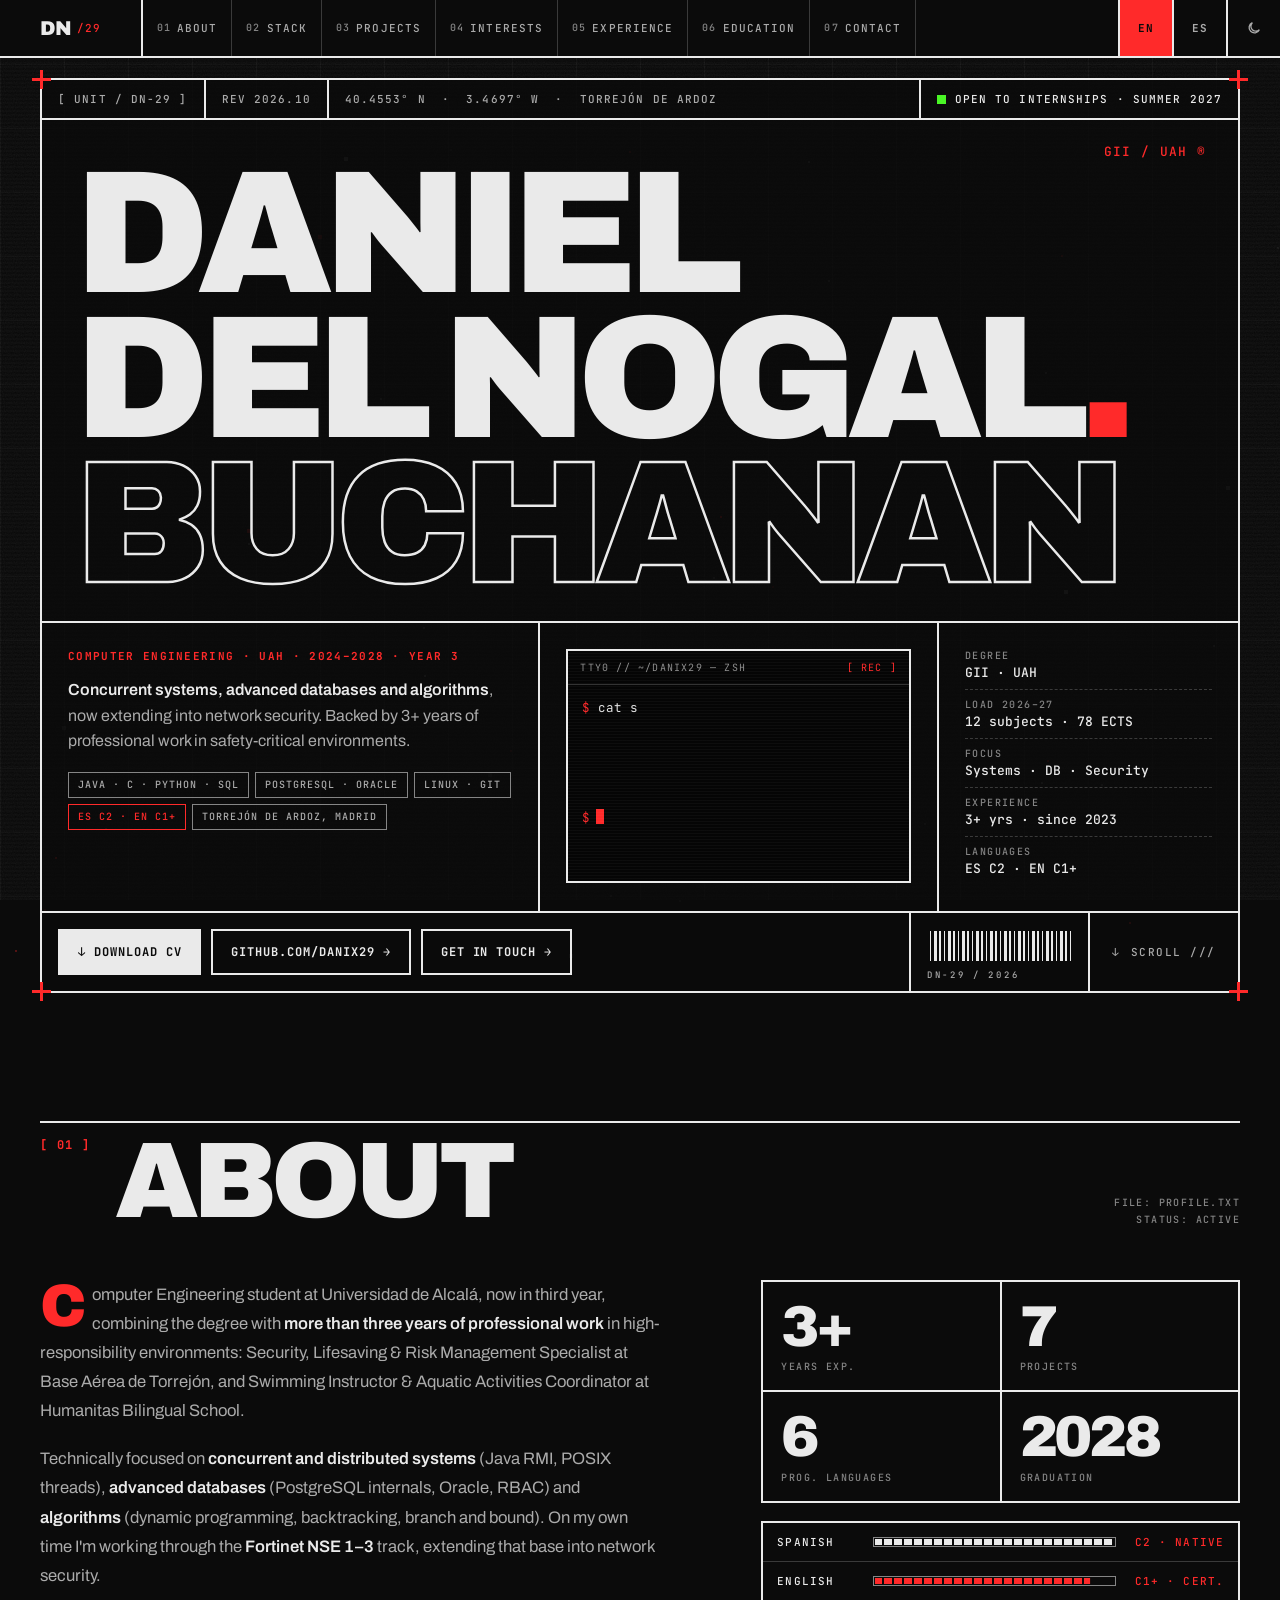
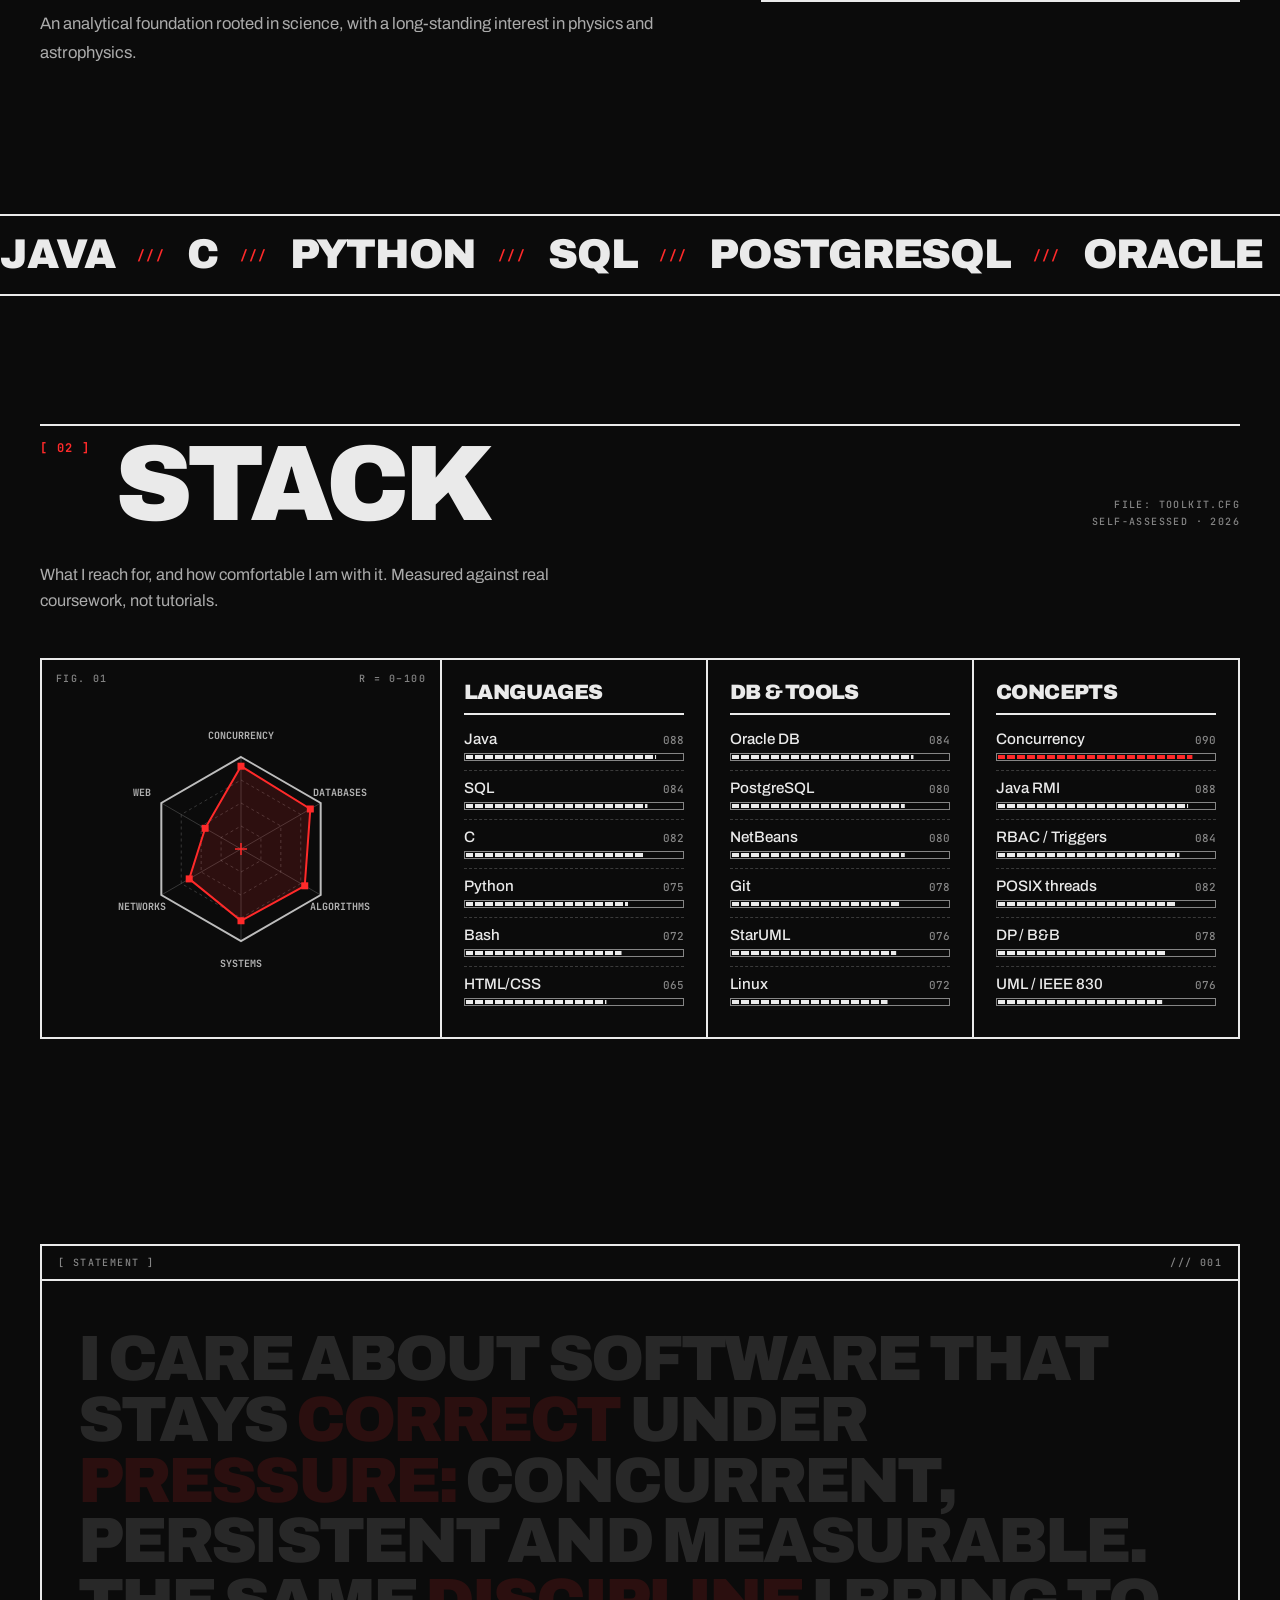
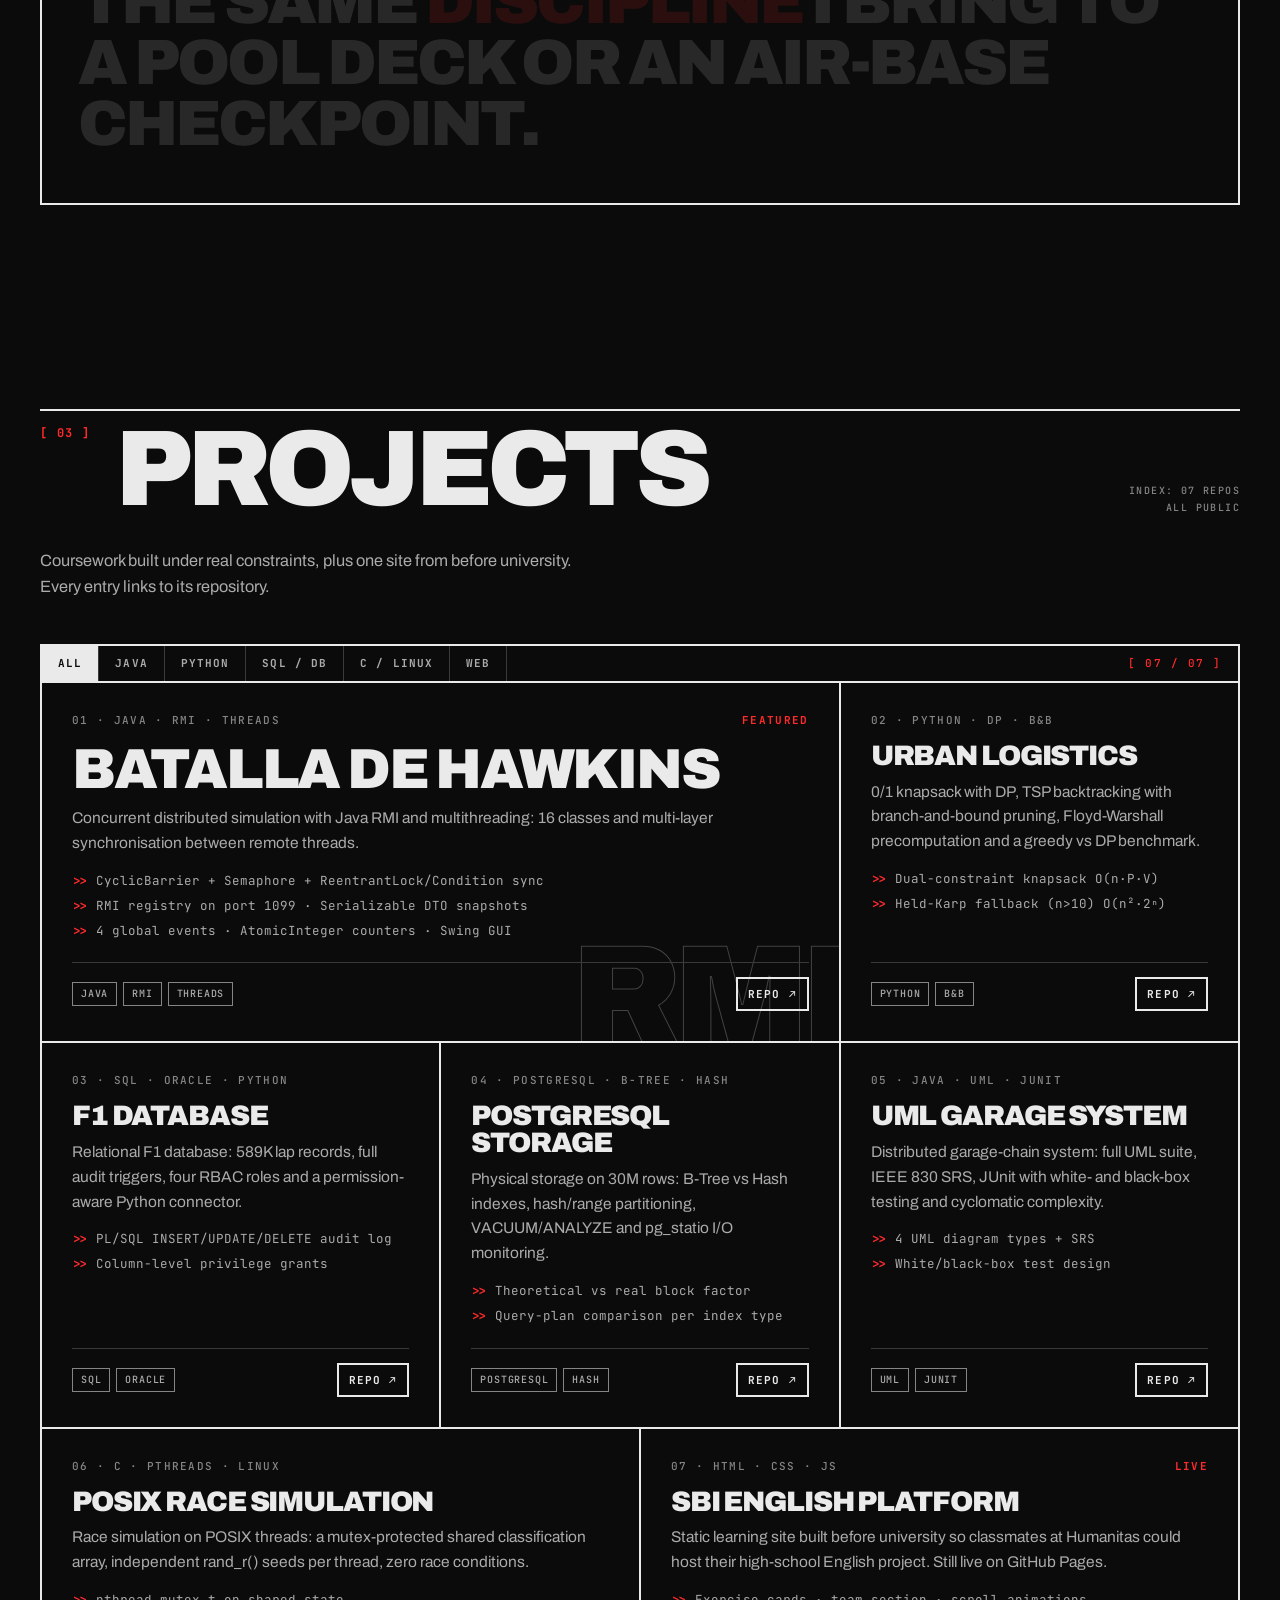
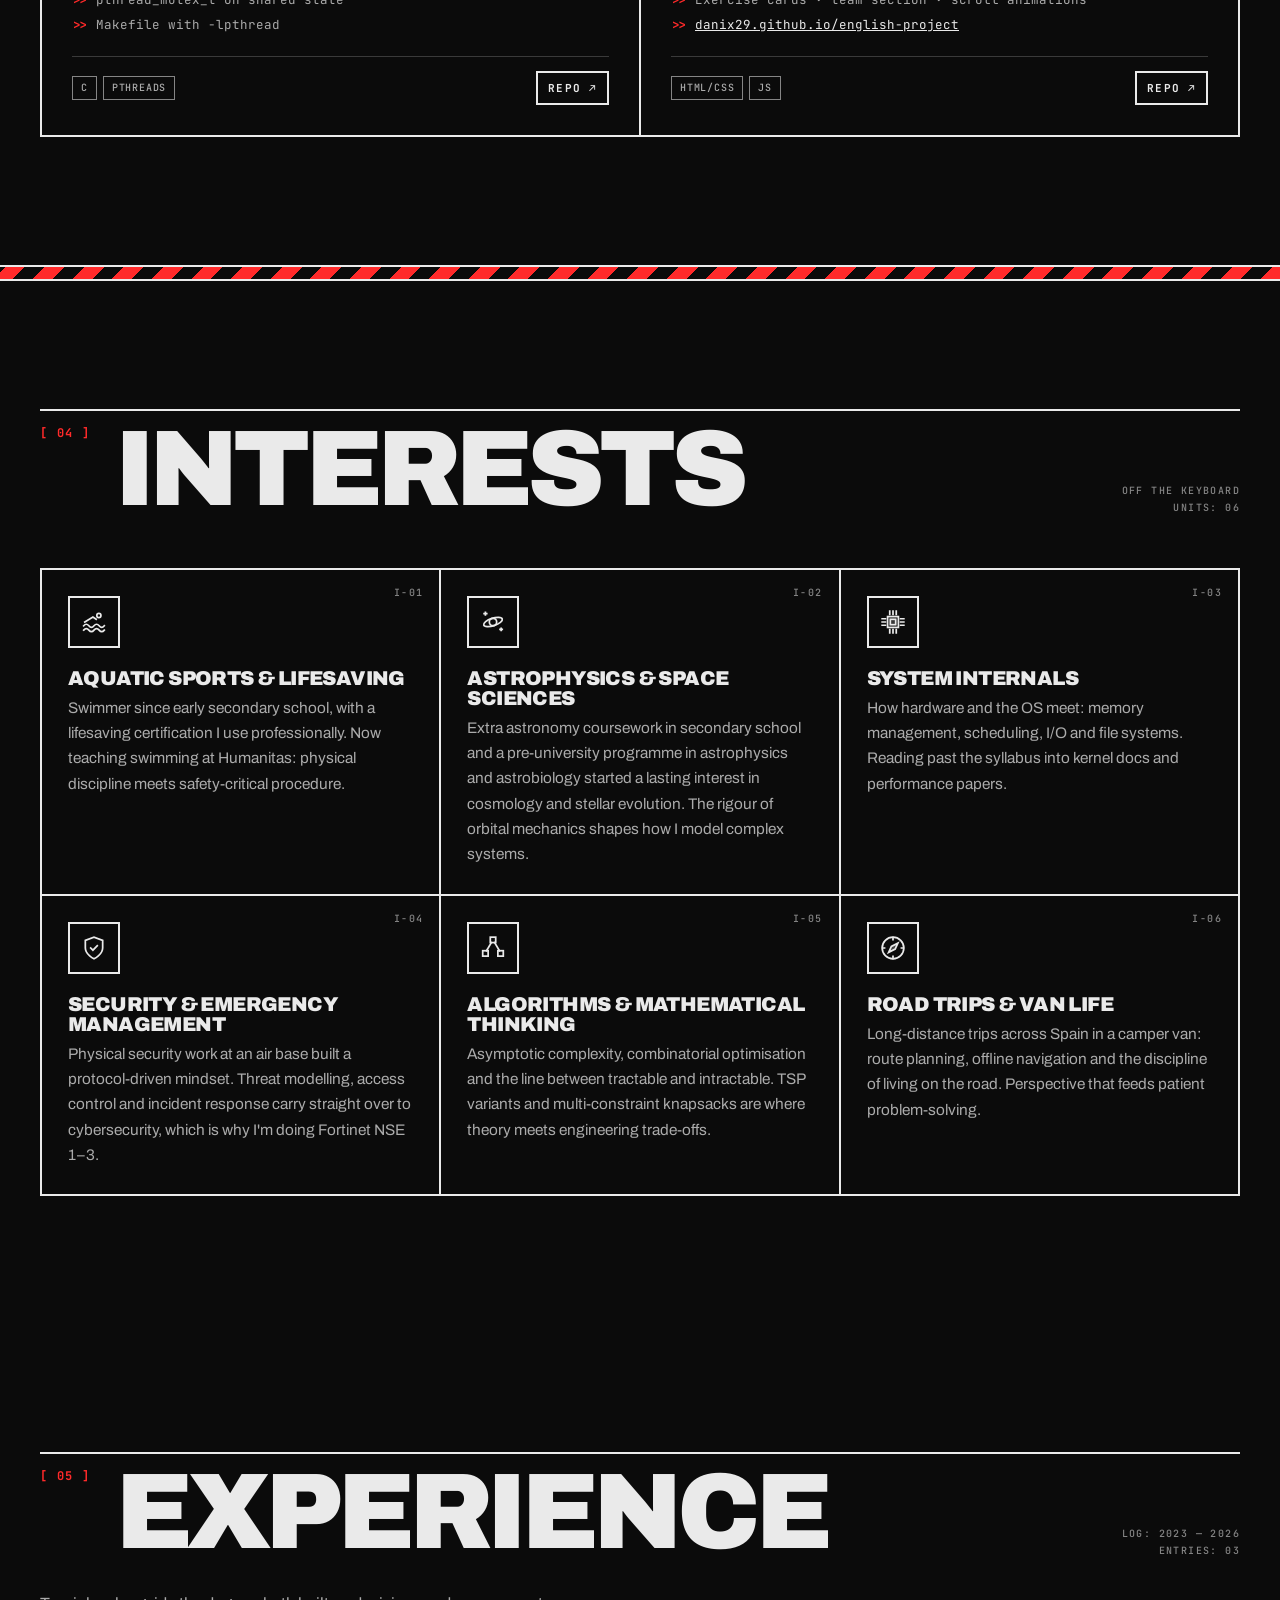
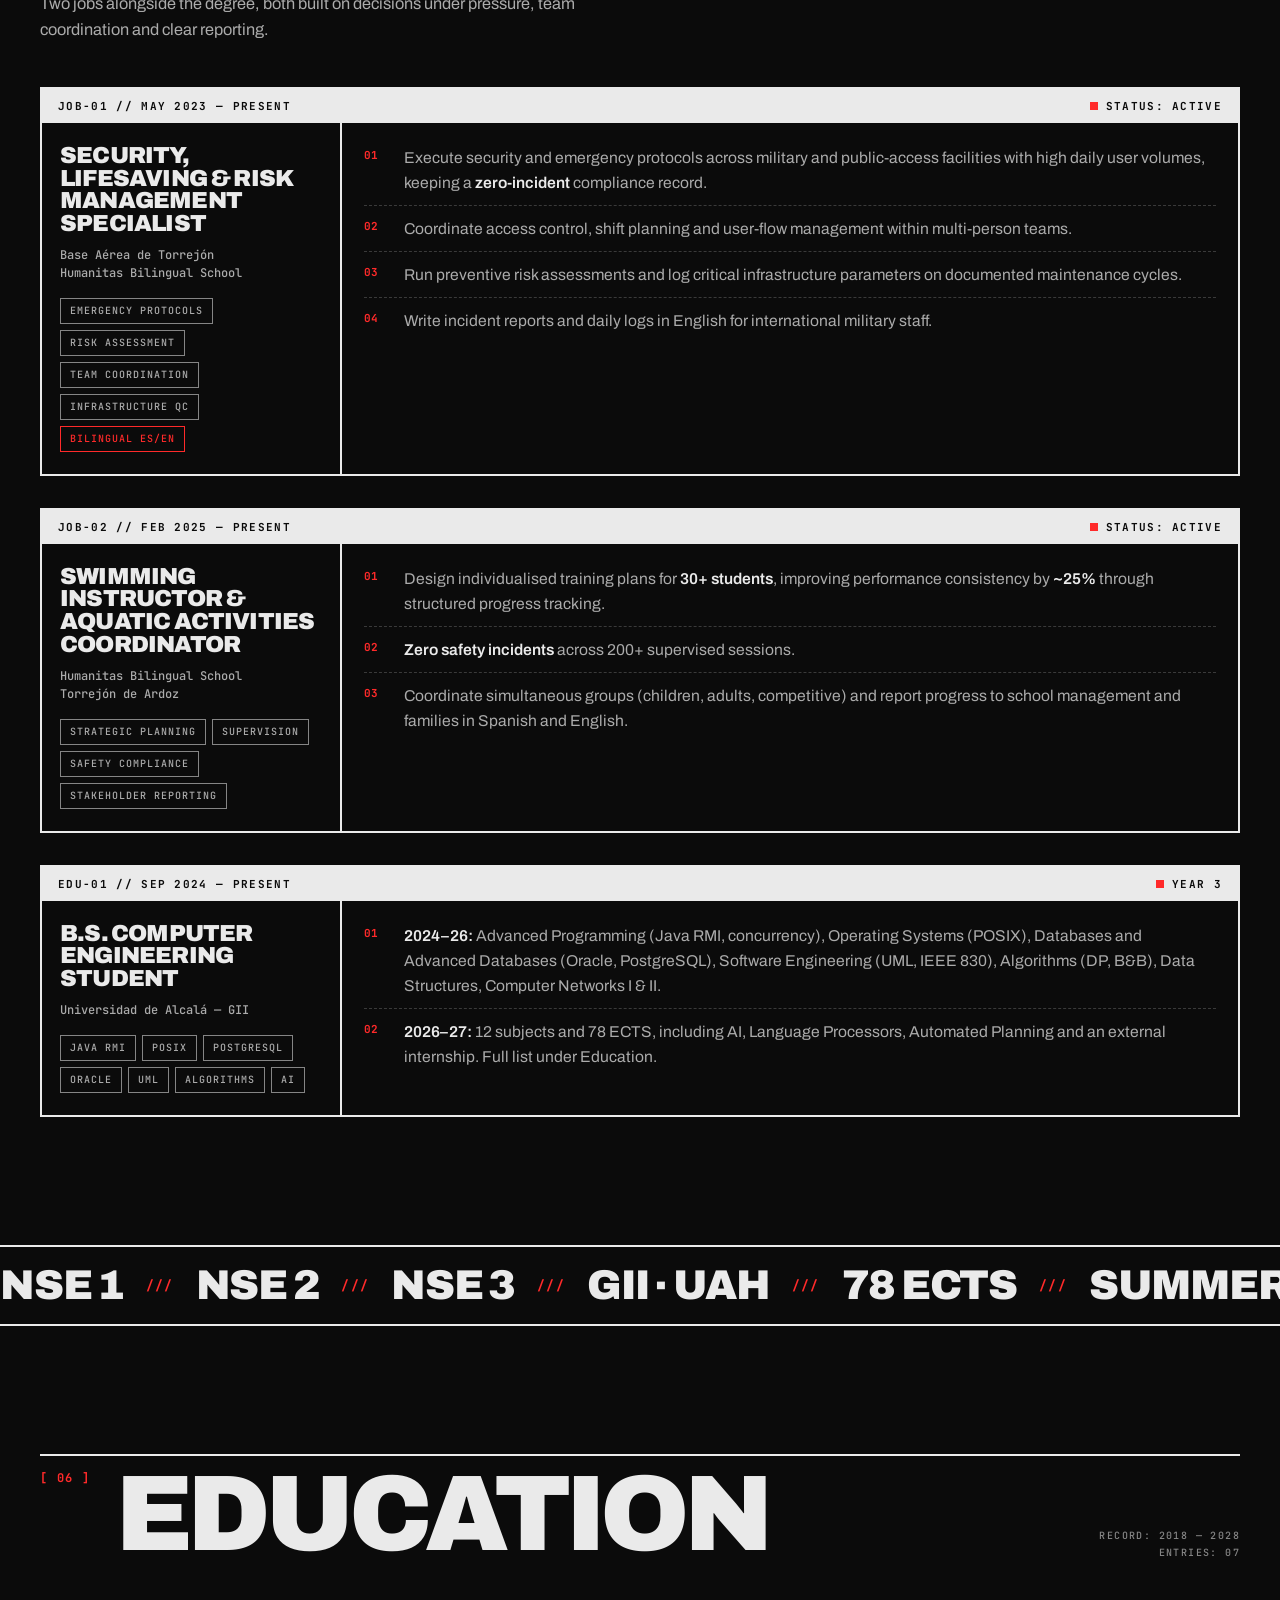
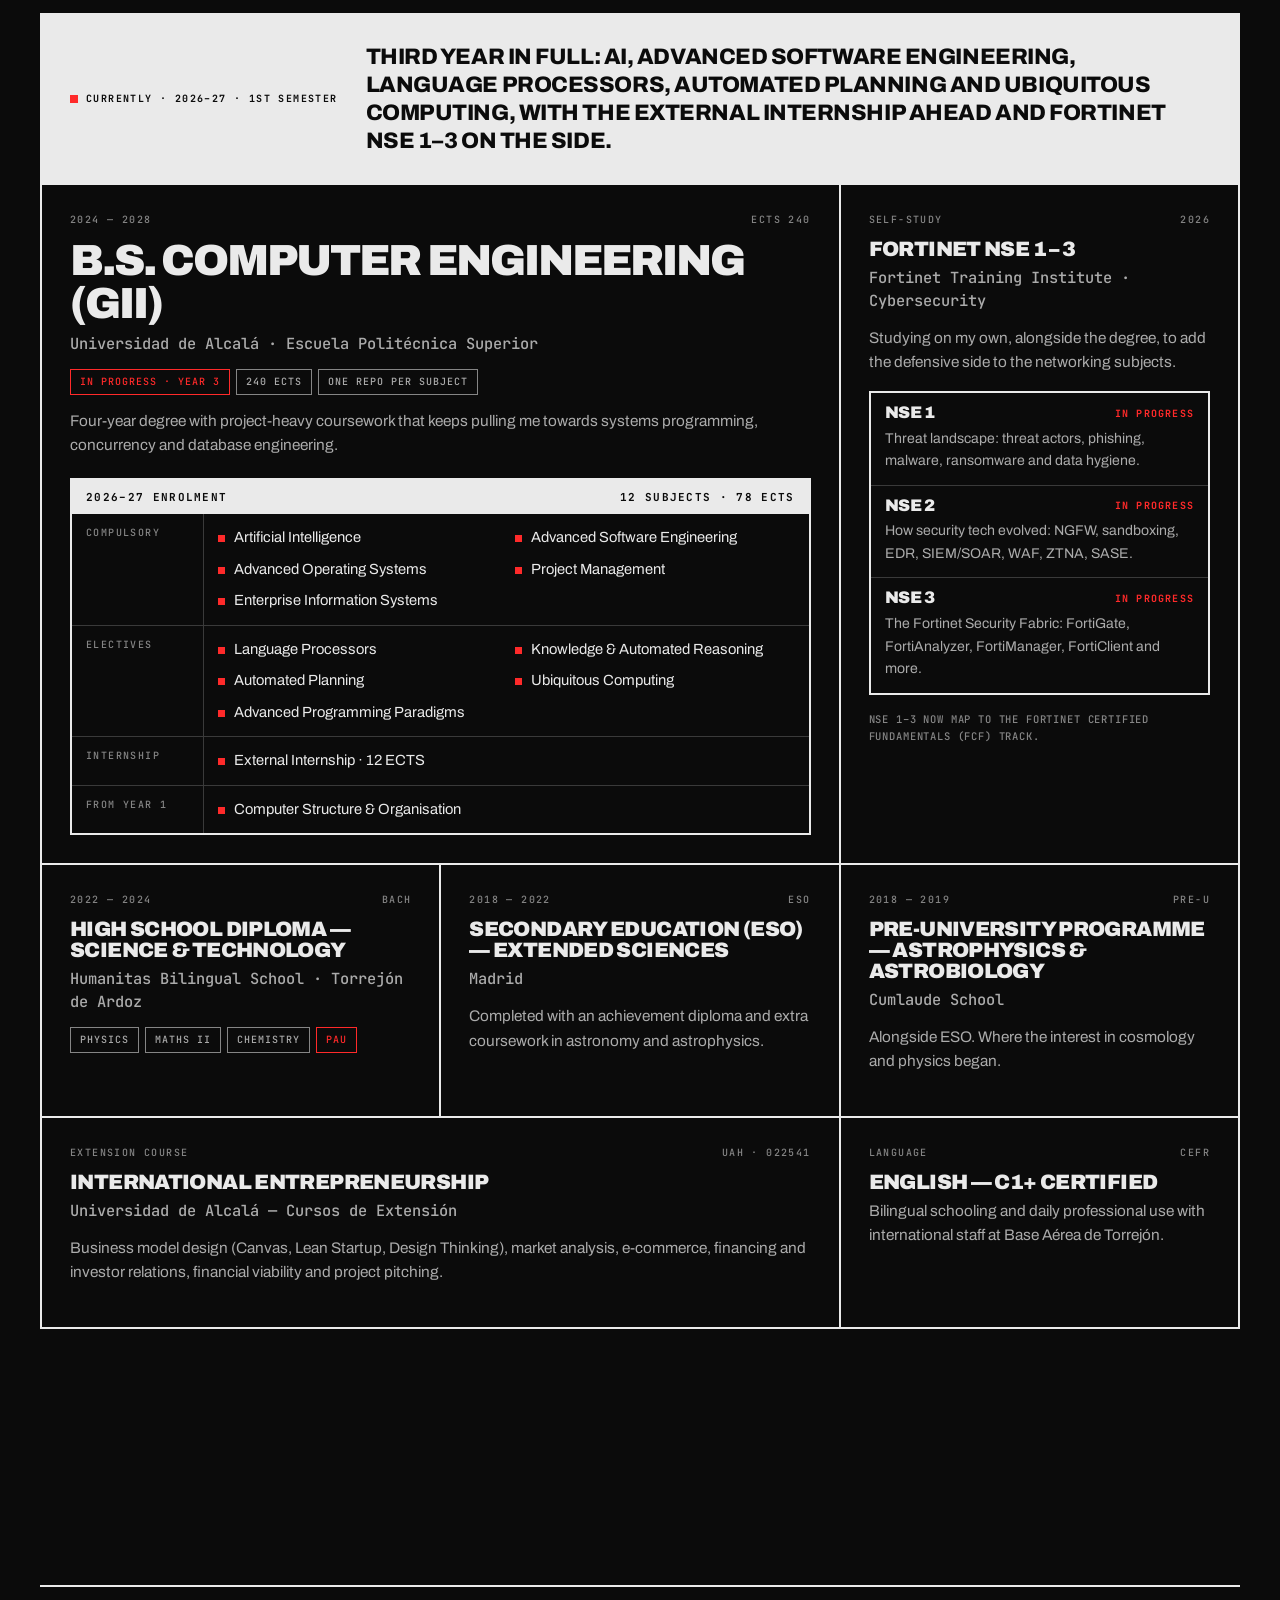
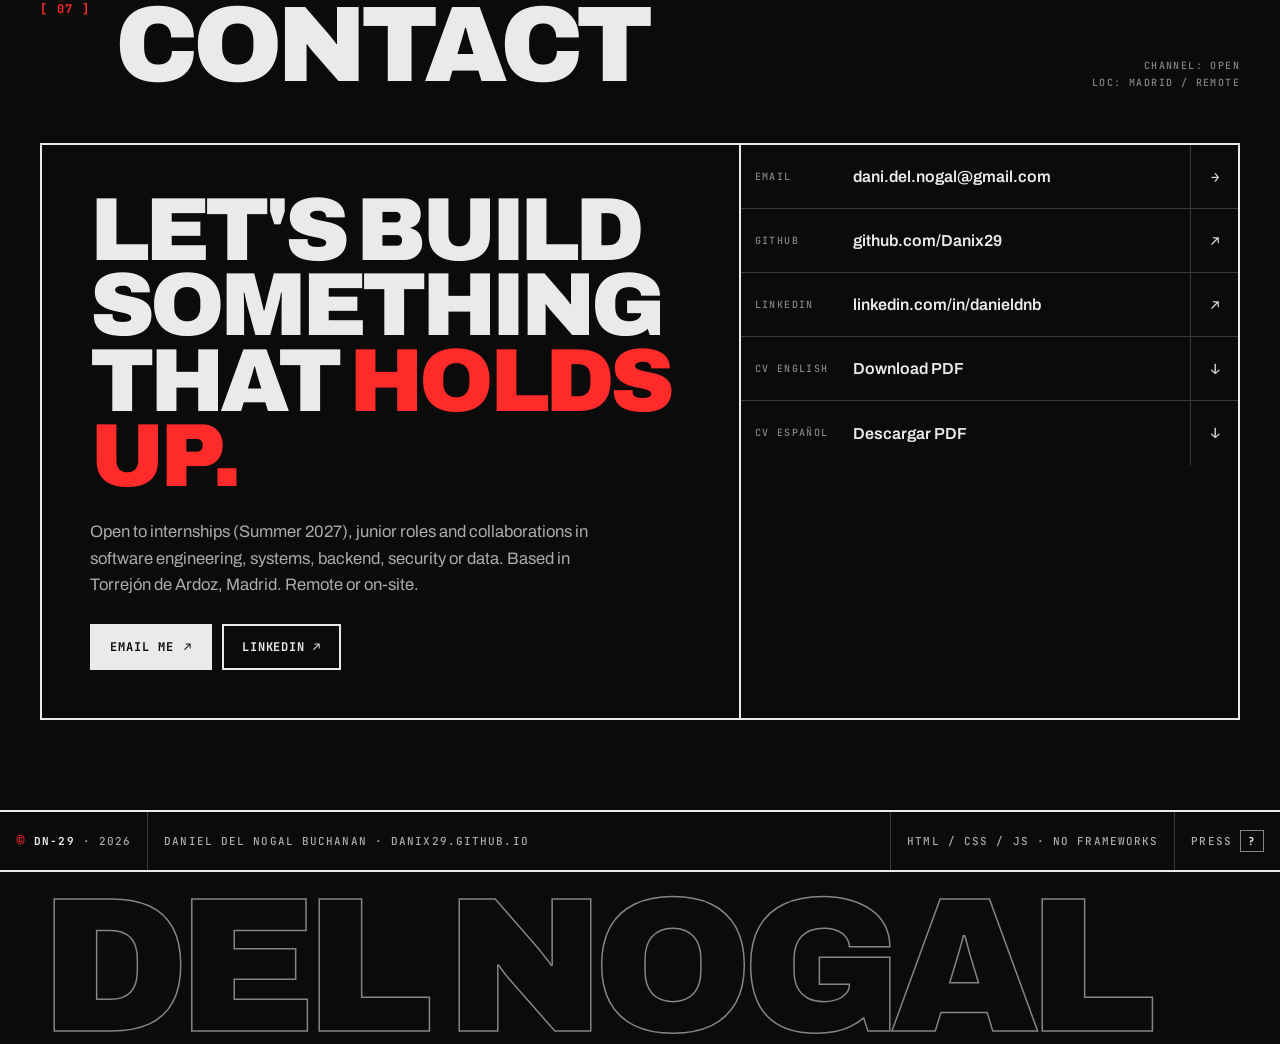
==== commit b3cad2f9: "docs: quitar el teléfono personal de la web" ====
--- a/index.html
+++ b/index.html
@@ -9,7 +9,7 @@
 <link rel="icon" href="favicon.svg" type="image/svg+xml"/>
 
 <meta property="og:title" content="Daniel Del Nogal Buchanan — Computer Engineering @ UAH"/>
-<meta property="og:description" content="Concurrent systems · Advanced databases · Algorithms · Network security (Fortinet NSE 1–3, in progress)."/>
+<meta property="og:description" content="Concurrent systems · Advanced databases · Algorithms · Network security (Fortinet NSE 1–3) · 3+ years of professional work in safety-critical environments."/>
 <meta property="og:type" content="website"/>
 <meta property="og:url" content="https://danix29.github.io"/>
 <meta property="og:image" content="https://capsule-render.vercel.app/api?type=rect&color=0B0B0B&height=400&section=header&text=DANIEL%20DEL%20NOGAL%20BUCHANAN&fontSize=40&fontColor=EAEAEA&fontAlignY=45&desc=B.S.%20COMPUTER%20ENGINEERING%20%2F%2F%20UAH&descAlignY=63&descColor=FF2A2A"/>
@@ -783,8 +783,8 @@
         <div>
           <p class="hero-tag"><span class="en">Computer Engineering · UAH · 2024–2028 · Year 3</span><span class="es">Ingeniería Informática · UAH · 2024–2028 · 3er curso</span></p>
           <p class="hero-sub">
-            <span class="en"><strong>Concurrent systems, advanced databases and algorithms</strong>, now extending into network security.</span>
-            <span class="es"><strong>Sistemas concurrentes, bases de datos avanzadas y algoritmia</strong>, ampliando ahora hacia la seguridad de redes.</span>
+            <span class="en"><strong>Concurrent systems, advanced databases and algorithms</strong>, now extending into network security. Backed by 3+ years of professional work in safety-critical environments.</span>
+            <span class="es"><strong>Sistemas concurrentes, bases de datos avanzadas y algoritmia</strong>, ampliando ahora hacia la seguridad de redes. Con más de 3 años de experiencia profesional en entornos de seguridad crítica.</span>
           </p>
           <div class="badges">
             <span class="badge">Java · C · Python · SQL</span>
@@ -813,7 +813,7 @@
           <div><dt><span class="en">Degree</span><span class="es">Grado</span></dt><dd>GII · UAH</dd></div>
           <div><dt><span class="en">Load 2026–27</span><span class="es">Carga 2026–27</span></dt><dd>12 <span class="en">subjects</span><span class="es">asignaturas</span> · 78 ECTS</dd></div>
           <div><dt><span class="en">Focus</span><span class="es">Foco</span></dt><dd>Systems · DB · Security</dd></div>
-          <div><dt><span class="en">Experience</span><span class="es">Experiencia</span></dt><dd><span class="en">Part-time lifeguard &amp; swimming instructor</span><span class="es">Socorrista e instructor de natación a tiempo parcial</span></dd></div>
+          <div><dt><span class="en">Experience</span><span class="es">Experiencia</span></dt><dd>3+ <span class="en">yrs</span><span class="es">años</span> · <span class="en">since 2023</span><span class="es">desde 2023</span></dd></div>
           <div><dt><span class="en">Languages</span><span class="es">Idiomas</span></dt><dd>ES C2 · EN C1+</dd></div>
         </dl>
       </div>
@@ -842,8 +842,8 @@
     </div>
     <div class="about-grid">
       <div class="about-text reveal" style="--d:1">
-        <p class="en">Computer Engineering student at Universidad de Alcalá, now in third year, working part-time as a lifeguard (since October 2024) and swimming instructor (since April 2025) at Humanitas Bilingual School, after a summer as a lifeguard at Base Aérea de Torrejón in 2022.</p>
-        <p class="es">Estudiante de Ingeniería Informática en la Universidad de Alcalá, ya en tercero, que trabaja a tiempo parcial como socorrista (desde octubre de 2024) e instructor de natación (desde abril de 2025) en Humanitas Bilingual School, después de un verano como socorrista en la Base Aérea de Torrejón en 2022.</p>
+        <p class="en">Computer Engineering student at Universidad de Alcalá, now in third year, combining the degree with <strong>more than three years of professional work</strong> in high-responsibility environments: Security, Lifesaving &amp; Risk Management Specialist at Base Aérea de Torrejón, and Swimming Instructor &amp; Aquatic Activities Coordinator at Humanitas Bilingual School.</p>
+        <p class="es">Estudiante de Ingeniería Informática en la Universidad de Alcalá, ya en tercero, que compagina el grado con <strong>más de tres años de experiencia profesional</strong> en entornos de alta responsabilidad: Especialista en Seguridad, Salvamento y Gestión de Riesgos en la Base Aérea de Torrejón, e Instructor de Natación y Coordinador de Actividades Acuáticas en Humanitas Bilingual School.</p>
         <p class="en">Technically focused on <strong>concurrent and distributed systems</strong> (Java RMI, POSIX threads), <strong>advanced databases</strong> (PostgreSQL internals, Oracle, RBAC) and <strong>algorithms</strong> (dynamic programming, backtracking, branch and bound). On my own time I'm working through the <strong>Fortinet NSE 1–3</strong> track, extending that base into network security.</p>
         <p class="es">Especializado técnicamente en <strong>sistemas concurrentes y distribuidos</strong> (Java RMI, POSIX threads), <strong>bases de datos avanzadas</strong> (internos de PostgreSQL, Oracle, RBAC) y <strong>algoritmia</strong> (programación dinámica, backtracking, ramificación y poda). Por mi cuenta estoy cursando el itinerario <strong>Fortinet NSE 1–3</strong>, llevando esa base hacia la seguridad de redes.</p>
         <p class="en">An analytical foundation rooted in science, with a long-standing interest in physics and astrophysics.</p>
@@ -851,6 +851,7 @@
       </div>
       <div class="reveal" style="--d:2">
         <div class="cells stats">
+          <div class="stat"><div class="stat-n" data-count="3" data-suffix="+">3+</div><div class="label"><span class="en">Years exp.</span><span class="es">Años exp.</span></div></div>
           <div class="stat"><div class="stat-n" data-count="7">7</div><div class="label"><span class="en">Projects</span><span class="es">Proyectos</span></div></div>
           <div class="stat"><div class="stat-n" data-count="6">6</div><div class="label"><span class="en">Prog. languages</span><span class="es">Lenguajes prog.</span></div></div>
           <div class="stat"><div class="stat-n" data-count="2028">2028</div><div class="label"><span class="en">Graduation</span><span class="es">Graduación</span></div></div>
@@ -1072,7 +1073,7 @@
         <span class="label">I-01</span>
         <div class="int-icon"><svg viewBox="0 0 24 24" fill="none" stroke="currentColor" stroke-width="1.6" stroke-linecap="square" aria-hidden="true"><path d="M2.5 15.5c1.6-1.9 3.15-1.9 4.75 0s3.15 1.9 4.75 0 3.15-1.9 4.75 0 3.15 1.9 4.75 0"/><path d="M2.5 19.5c1.6-1.9 3.15-1.9 4.75 0s3.15 1.9 4.75 0 3.15-1.9 4.75 0 3.15 1.9 4.75 0"/><circle cx="16.5" cy="6" r="1.9"/><path d="M3.5 12l7.5-4.5 3 2"/></svg></div>
         <h3><span class="en">Aquatic Sports &amp; Lifesaving</span><span class="es">Deportes acuáticos y salvamento</span></h3>
-        <p><span class="en">Swimmer since early secondary school, with a lifesaving certification I use professionally. Now teaching swimming at Humanitas: physical discipline and safety procedures.</span><span class="es">Nadador desde secundaria, con certificación de salvamento que uso a nivel profesional. Ahora enseño natación en Humanitas: disciplina física y procedimientos de seguridad.</span></p>
+        <p><span class="en">Swimmer since early secondary school, with a lifesaving certification I use professionally. Now teaching swimming at Humanitas: physical discipline meets safety-critical procedure.</span><span class="es">Nadador desde secundaria, con certificación de salvamento que uso a nivel profesional. Ahora enseño natación en Humanitas: disciplina física y procedimiento de seguridad crítica.</span></p>
       </article>
       <article class="int-card">
         <span class="label">I-02</span>
@@ -1116,55 +1117,41 @@
       <h2><span class="en">Experience</span><span class="es">Experiencia</span></h2>
       <span class="meta">LOG: 2023 — 2026<br><span class="en">Entries: 03</span><span class="es">Entradas: 03</span></span>
     </div>
-    <p class="lede reveal"><span class="en">Part-time work alongside the degree: safety supervision, teaching and dealing with families.</span><span class="es">Trabajo a tiempo parcial en paralelo al grado: supervisión de seguridad, enseñanza y trato con familias.</span></p>
+    <p class="lede reveal"><span class="en">Two jobs alongside the degree, both built on decisions under pressure, team coordination and clear reporting.</span><span class="es">Dos trabajos en paralelo al grado, ambos basados en decidir bajo presión, coordinar equipos y reportar con claridad.</span></p>
 
     <div class="exp-list">
       <article class="job reveal">
-        <div class="job-bar"><span>JOB-01 // Apr 2025 — <span class="en">Present</span><span class="es">Actualidad</span></span><span class="live"><b aria-hidden="true"></b>STATUS: <span class="en">Active</span><span class="es">Activo</span></span></div>
+        <div class="job-bar"><span>JOB-01 // May 2023 — <span class="en">Present</span><span class="es">Actualidad</span></span><span class="live"><b aria-hidden="true"></b>STATUS: <span class="en">Active</span><span class="es">Activo</span></span></div>
         <div class="job-body">
           <div class="job-side">
-            <h3><span class="en">Swimming Instructor (part-time)</span><span class="es">Instructor de natación (tiempo parcial)</span></h3>
-            <p class="org">Humanitas Bilingual School<br>Torrejón de Ardoz</p>
-            <div class="badges"><span class="badge">Coaching</span><span class="badge">Safety supervision</span><span class="badge on">Bilingual ES/EN</span></div>
+            <h3><span class="en">Security, Lifesaving &amp; Risk Management Specialist</span><span class="es">Especialista en Seguridad, Salvamento y Gestión de Riesgos</span></h3>
+            <p class="org">Base Aérea de Torrejón<br>Humanitas Bilingual School</p>
+            <div class="badges"><span class="badge">Emergency protocols</span><span class="badge">Risk assessment</span><span class="badge">Team coordination</span><span class="badge">Infrastructure QC</span><span class="badge on">Bilingual ES/EN</span></div>
           </div>
           <div class="job-main">
             <ul>
-              <li><span><span class="en">Swimming lessons for babies, children, adults and children with disabilities.</span><span class="es">Clases de natación para bebés, niños, adultos y niños con discapacidad.</span></span></li>
-              <li><span><span class="en">Plan interactive sessions and supervise safety in the pool.</span><span class="es">Organizo clases interactivas y vigilo la seguridad dentro de la piscina.</span></span></li>
+              <li><span><span class="en">Execute security and emergency protocols across military and public-access facilities with high daily user volumes, keeping a <strong>zero-incident</strong> compliance record.</span><span class="es">Ejecuto protocolos de seguridad y emergencia en instalaciones militares y de acceso público con alto volumen diario de usuarios, manteniendo un historial de <strong>cero incidentes</strong>.</span></span></li>
+              <li><span><span class="en">Coordinate access control, shift planning and user-flow management within multi-person teams.</span><span class="es">Coordino control de accesos, turnos y gestión de flujos de usuarios dentro de equipos de varias personas.</span></span></li>
+              <li><span><span class="en">Run preventive risk assessments and log critical infrastructure parameters on documented maintenance cycles.</span><span class="es">Realizo evaluaciones preventivas de riesgos y registro parámetros críticos de infraestructura con ciclos de mantenimiento documentados.</span></span></li>
+              <li><span><span class="en">Write incident reports and daily logs in English for international military staff.</span><span class="es">Redacto informes de incidencias y registros diarios en inglés para personal militar internacional.</span></span></li>
             </ul>
           </div>
         </div>
       </article>
 
       <article class="job reveal">
-        <div class="job-bar"><span>JOB-02 // Oct 2024 — <span class="en">Present</span><span class="es">Actualidad</span></span><span class="live"><b aria-hidden="true"></b>STATUS: <span class="en">Active</span><span class="es">Activo</span></span></div>
+        <div class="job-bar"><span>JOB-02 // Feb 2025 — <span class="en">Present</span><span class="es">Actualidad</span></span><span class="live"><b aria-hidden="true"></b>STATUS: <span class="en">Active</span><span class="es">Activo</span></span></div>
         <div class="job-body">
           <div class="job-side">
-            <h3><span class="en">Lifeguard (part-time)</span><span class="es">Socorrista (tiempo parcial)</span></h3>
+            <h3><span class="en">Swimming Instructor &amp; Aquatic Activities Coordinator</span><span class="es">Instructor de Natación y Coordinador de Actividades Acuáticas</span></h3>
             <p class="org">Humanitas Bilingual School<br>Torrejón de Ardoz</p>
-            <div class="badges"><span class="badge">Lifesaving</span><span class="badge">Access control</span><span class="badge">Facility monitoring</span></div>
+            <div class="badges"><span class="badge">Strategic planning</span><span class="badge">Supervision</span><span class="badge">Safety compliance</span><span class="badge">Stakeholder reporting</span></div>
           </div>
           <div class="job-main">
             <ul>
-              <li><span><span class="en">Lifeguard at the school's teaching pool for all age groups.</span><span class="es">Socorrista de la piscina de instrucción para todas las edades.</span></span></li>
-              <li><span><span class="en">Pool upkeep, access control and facility monitoring.</span><span class="es">Mantenimiento de la piscina, control de acceso y monitorización de las instalaciones.</span></span></li>
-            </ul>
-          </div>
-        </div>
-      </article>
-
-      <article class="job reveal">
-        <div class="job-bar"><span>JOB-03 // Jun 2022 — Aug 2022</span><span><span class="en">Summer</span><span class="es">Verano</span></span></div>
-        <div class="job-body">
-          <div class="job-side">
-            <h3><span class="en">Lifeguard and Pool Staff</span><span class="es">Socorrista y staff de piscina</span></h3>
-            <p class="org">Base Aérea de Torrejón<br><span class="en">via Instinto Deportivo</span><span class="es">con Instinto Deportivo</span></p>
-            <div class="badges"><span class="badge">Lifesaving</span><span class="badge">Teamwork</span></div>
-          </div>
-          <div class="job-main">
-            <ul>
-              <li><span><span class="en">Lifeguard at recreational and training pools, from children's pools to Olympic size, several at the same time.</span><span class="es">Socorrismo en piscinas de ocio e instrucción, desde infantiles hasta olímpicas, varias a la vez.</span></span></li>
-              <li><span><span class="en">Access control and support for aquatic and recreational activities alongside other lifeguards and staff.</span><span class="es">Control de acceso y apoyo en actividades acuáticas y recreativas junto a otros socorristas y personal.</span></span></li>
+              <li><span><span class="en">Design individualised training plans for <strong>30+ students</strong>, improving performance consistency by <strong>~25%</strong> through structured progress tracking.</span><span class="es">Diseño planes de entrenamiento individualizados para <strong>más de 30 alumnos</strong>, mejorando la consistencia del rendimiento en <strong>~25%</strong> con seguimiento estructurado.</span></span></li>
+              <li><span><span class="en"><strong>Zero safety incidents</strong> across 200+ supervised sessions.</span><span class="es"><strong>Cero incidentes de seguridad</strong> en más de 200 sesiones supervisadas.</span></span></li>
+              <li><span><span class="en">Coordinate simultaneous groups (children, adults, competitive) and report progress to school management and families in Spanish and English.</span><span class="es">Coordino grupos simultáneos (infantil, adultos, competición) y reporto el progreso a dirección y familias en español e inglés.</span></span></li>
             </ul>
           </div>
         </div>
@@ -1300,7 +1287,7 @@
       <article>
         <div class="edu-when label"><span><span class="en">Language</span><span class="es">Idioma</span></span><span>CEFR</span></div>
         <h3><span class="en">English — C1+ Certified</span><span class="es">Inglés — C1+ certificado</span></h3>
-        <p><span class="en">Bilingual schooling and certified C1.</span><span class="es">Educación bilingüe y C1 certificado.</span></p>
+        <p><span class="en">Bilingual schooling and daily professional use with international staff at Base Aérea de Torrejón.</span><span class="es">Educación bilingüe y uso profesional diario con personal internacional en la Base Aérea de Torrejón.</span></p>
       </article>
     </div>
   </div>
